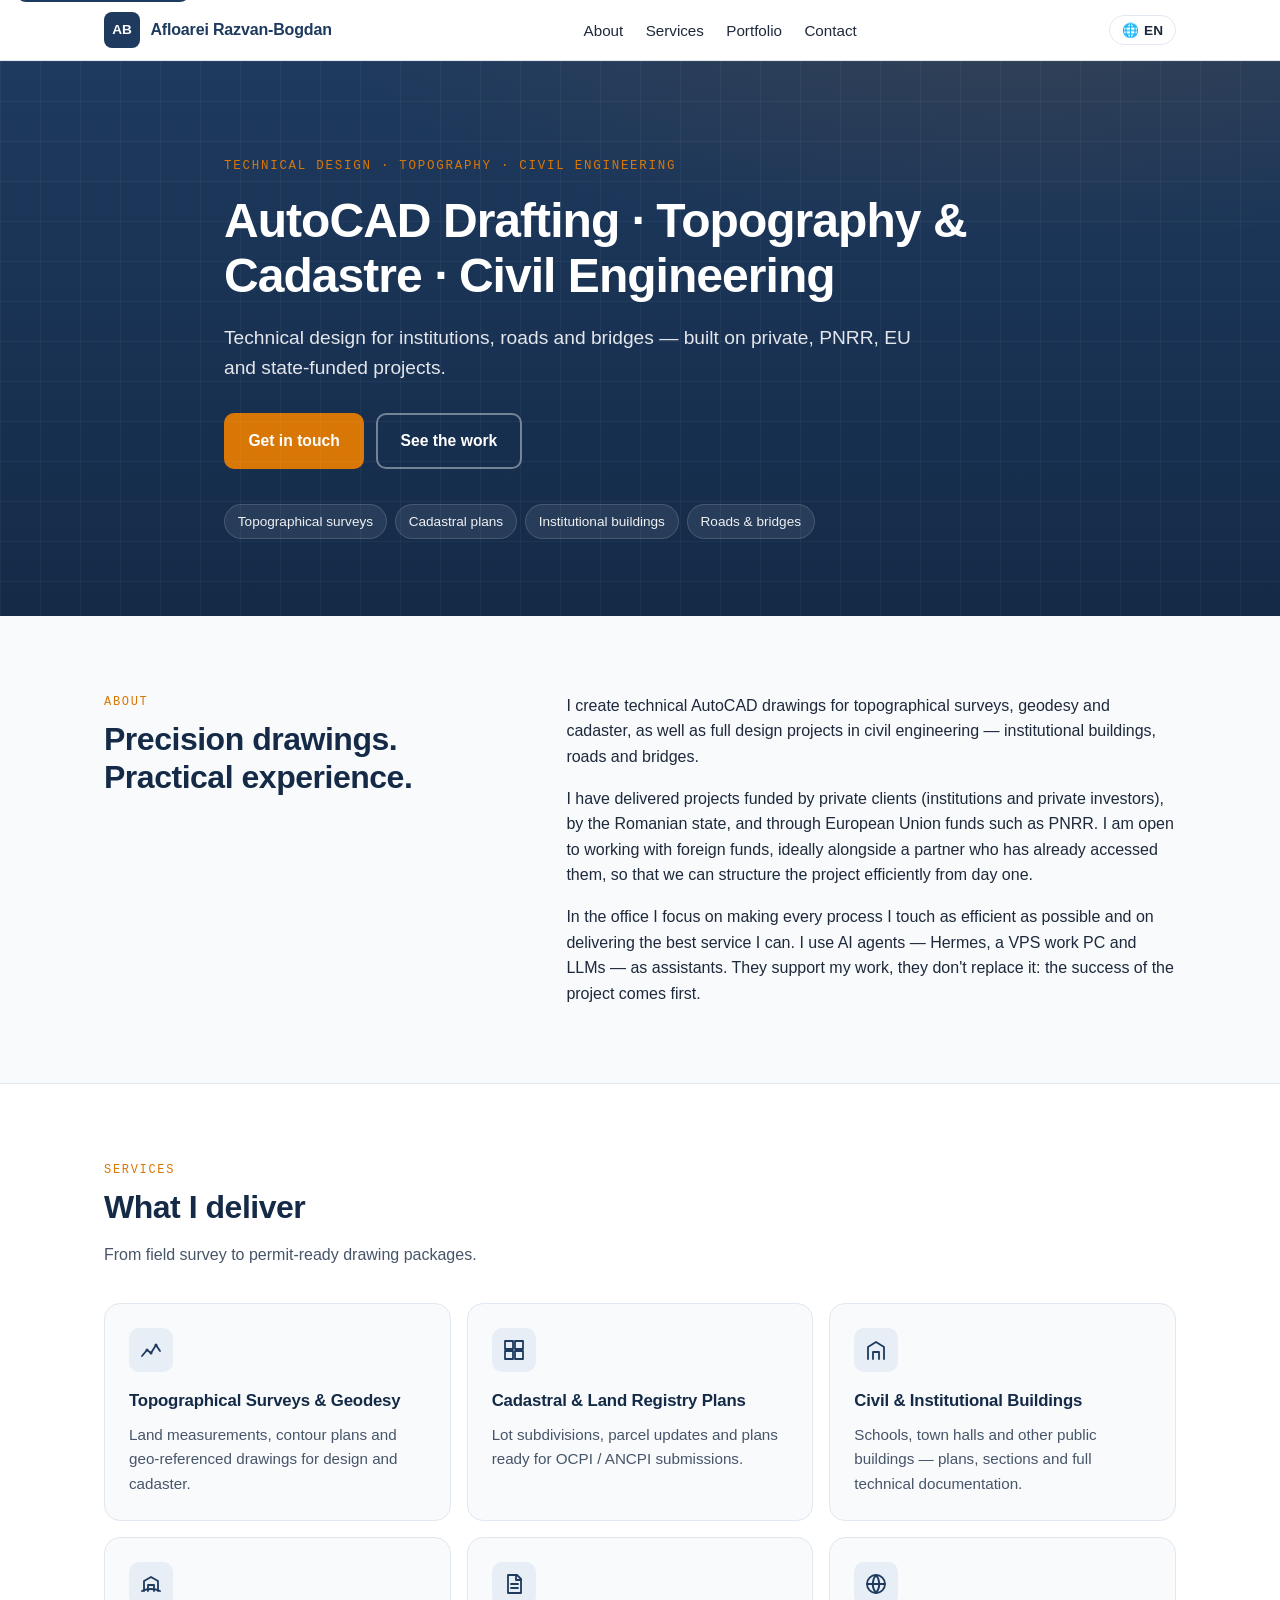
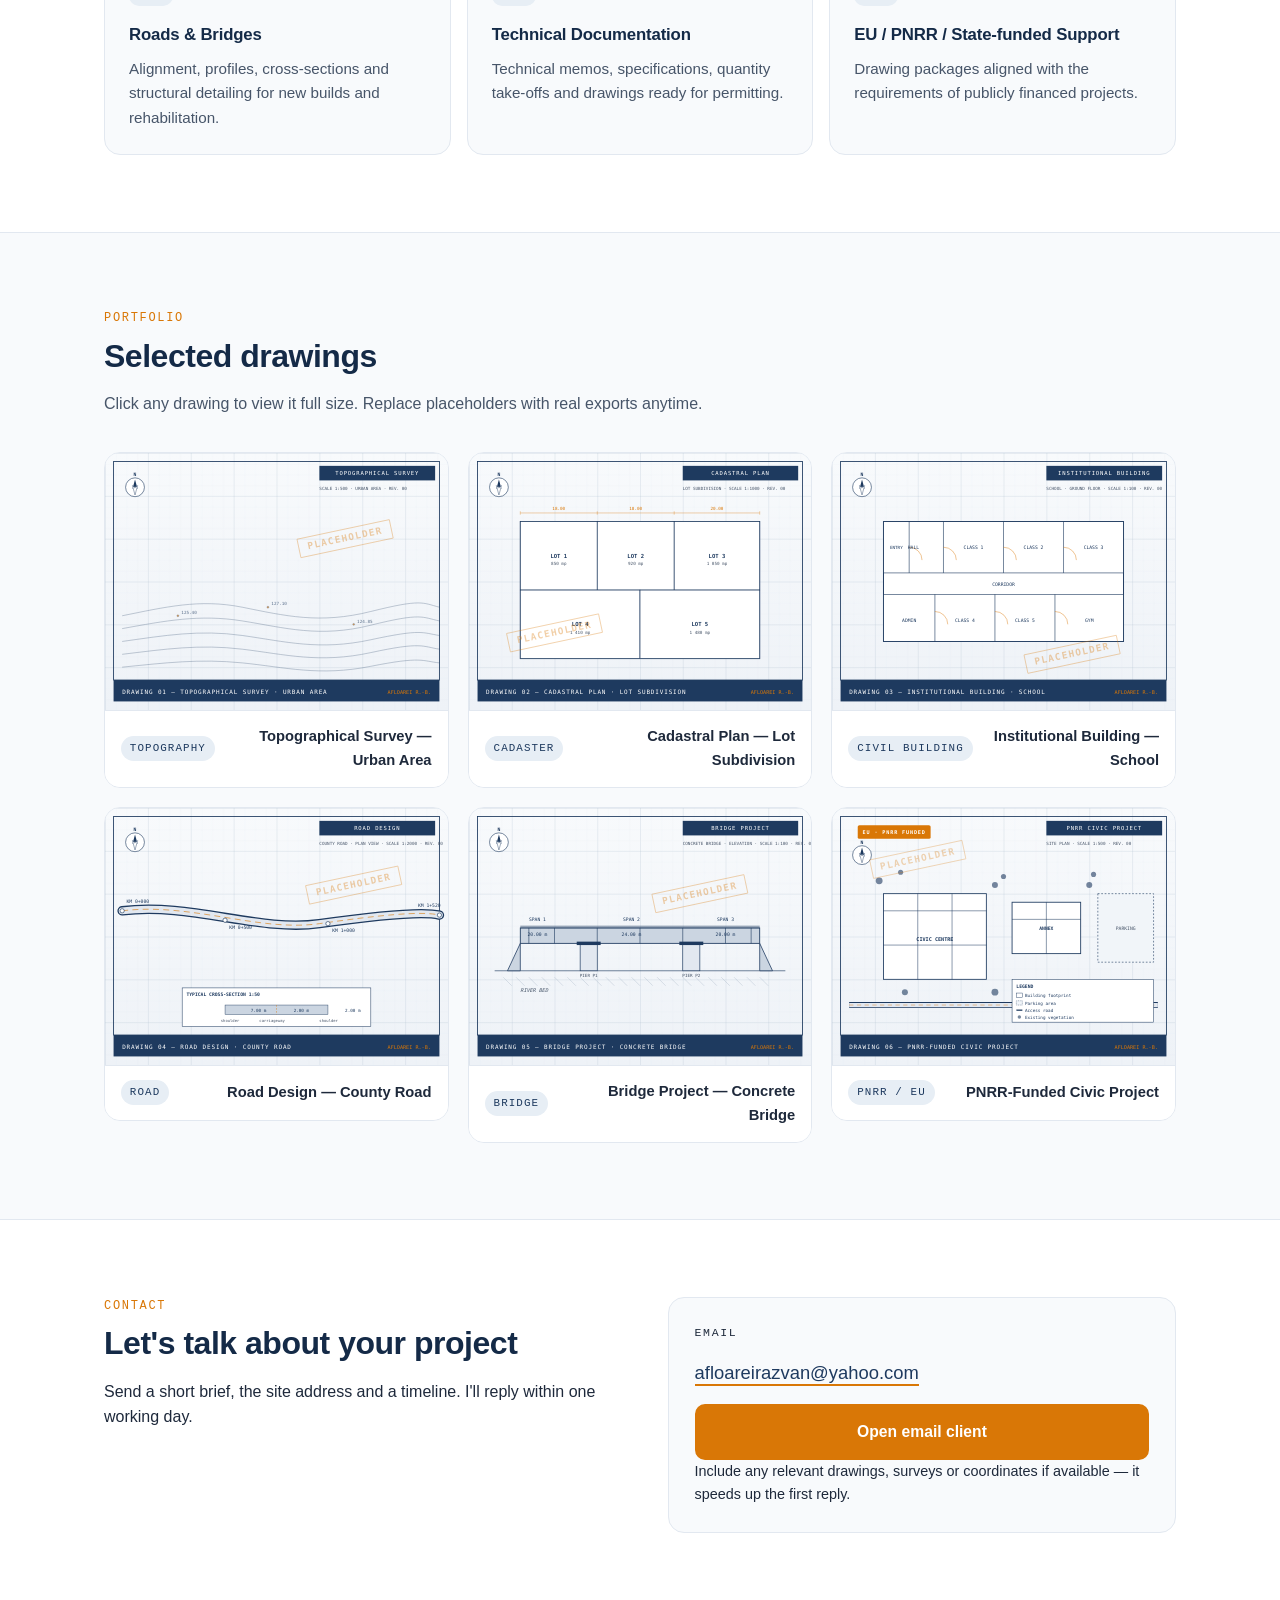
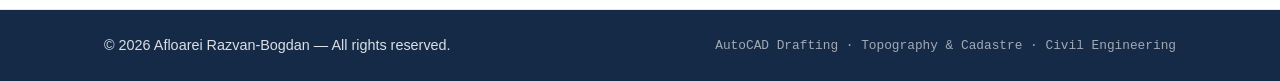
==== index.html @ 203a7726 "Initial portfolio website - AutoCAD, topography & civil engineering" ====
<!doctype html>
<html lang="en">
<head>
<meta charset="utf-8">
<meta name="viewport" content="width=device-width, initial-scale=1">
<meta name="description" content="Portfolio of Afloarei Razvan-Bogdan — AutoCAD drafting, topographical and cadastral surveys, and civil engineering design (institutional buildings, roads, bridges). Experience with private, PNRR, EU and state-funded projects.">
<meta name="theme-color" content="#1e3a5f">
<meta name="author" content="Afloarei Razvan-Bogdan">
<title>Afloarei Razvan-Bogdan — AutoCAD Drafting & Civil Engineering</title>
<link rel="icon" type="image/svg+xml" href="data:image/svg+xml;utf8,<svg xmlns='http://www.w3.org/2000/svg' viewBox='0 0 64 64'><rect width='64' height='64' rx='12' fill='%231e3a5f'/><path d='M16 46V18l16 10 16-10v28' fill='none' stroke='%23d97706' stroke-width='4' stroke-linejoin='round'/></svg>">
<link rel="stylesheet" href="style.css">
</head>
<body>

<a class="skip" href="#main">Skip to main content</a>

<header class="site-header" id="top">
  <div class="container nav-wrap">
    <a href="#top" class="brand" aria-label="Afloarei Razvan-Bogdan — home">
      <span class="brand-mark" aria-hidden="true">AB</span>
      <span class="brand-name" data-i18n="brand">Afloarei Razvan-Bogdan</span>
    </a>

    <nav class="primary-nav" aria-label="Primary">
      <ul>
        <li><a href="#about" data-i18n="nav.about">About</a></li>
        <li><a href="#services" data-i18n="nav.services">Services</a></li>
        <li><a href="#portfolio" data-i18n="nav.portfolio">Portfolio</a></li>
        <li><a href="#contact" data-i18n="nav.contact">Contact</a></li>
      </ul>
    </nav>

    <div class="nav-actions">
      <button id="lang-toggle" class="lang-toggle" type="button" aria-label="Switch language to Romanian" data-lang-label="RO">
        <span aria-hidden="true">🌐</span> <span class="lang-current">EN</span>
      </button>
      <button id="menu-toggle" class="menu-toggle" type="button" aria-label="Open menu" aria-expanded="false" aria-controls="primary-nav">
        <span></span><span></span><span></span>
      </button>
    </div>
  </div>
</header>

<main id="main">

  <!-- HERO -->
  <section class="hero" aria-labelledby="hero-title">
    <div class="container hero-inner">
      <p class="eyebrow" data-i18n="hero.eyebrow">Technical Design · Topography · Civil Engineering</p>
      <h1 id="hero-title" data-i18n="hero.title">AutoCAD Drafting · Topography &amp; Cadastre · Civil Engineering</h1>
      <p class="lede" data-i18n="hero.lede">Technical design for institutions, roads and bridges — built on private, PNRR, EU and state-funded projects.</p>
      <div class="hero-cta">
        <a class="btn btn-primary" href="#contact" data-i18n="hero.cta">Get in touch</a>
        <a class="btn btn-ghost" href="#portfolio" data-i18n="hero.cta2">See the work</a>
      </div>
      <ul class="hero-meta" aria-label="Project types">
        <li data-i18n="hero.meta1">Topographical surveys</li>
        <li data-i18n="hero.meta2">Cadastral plans</li>
        <li data-i18n="hero.meta3">Institutional buildings</li>
        <li data-i18n="hero.meta4">Roads &amp; bridges</li>
      </ul>
    </div>
  </section>

  <!-- ABOUT -->
  <section id="about" class="section" aria-labelledby="about-title">
    <div class="container two-col">
      <div class="col-left">
        <p class="section-eyebrow" data-i18n="about.eyebrow">About</p>
        <h2 id="about-title" data-i18n="about.title">Precision drawings. Practical experience.</h2>
      </div>
      <div class="col-right">
        <p data-i18n="about.p1">I create technical AutoCAD drawings for topographical surveys, geodesy and cadaster, as well as full design projects in civil engineering — institutional buildings, roads and bridges.</p>
        <p data-i18n="about.p2">I have delivered projects funded by private clients (institutions and private investors), by the Romanian state, and through European Union funds such as PNRR. I am open to working with foreign funds, ideally alongside a partner who has already accessed them, so that we can structure the project efficiently from day one.</p>
        <p data-i18n="about.p3">In the office I focus on making every process I touch as efficient as possible and on delivering the best service I can. I use AI agents — Hermes, a VPS work PC and LLMs — as assistants. They support my work, they don't replace it: the success of the project comes first.</p>
      </div>
    </div>
  </section>

  <!-- SERVICES -->
  <section id="services" class="section section-alt" aria-labelledby="services-title">
    <div class="container">
      <header class="section-head">
        <p class="section-eyebrow" data-i18n="services.eyebrow">Services</p>
        <h2 id="services-title" data-i18n="services.title">What I deliver</h2>
        <p class="section-sub" data-i18n="services.sub">From field survey to permit-ready drawing packages.</p>
      </header>

      <ul class="cards" role="list">
        <li class="card">
          <div class="card-icon" aria-hidden="true">
            <svg viewBox="0 0 24 24" fill="none" stroke="currentColor" stroke-width="1.8" stroke-linecap="round" stroke-linejoin="round"><path d="M3 18l5-6 4 3 5-8 4 6"/><circle cx="8" cy="12" r="0.6" fill="currentColor"/><circle cx="12" cy="15" r="0.6" fill="currentColor"/><circle cx="17" cy="7" r="0.6" fill="currentColor"/></svg>
          </div>
          <h3 data-i18n="services.s1.title">Topographical Surveys &amp; Geodesy</h3>
          <p data-i18n="services.s1.desc">Land measurements, contour plans and geo-referenced drawings for design and cadaster.</p>
        </li>

        <li class="card">
          <div class="card-icon" aria-hidden="true">
            <svg viewBox="0 0 24 24" fill="none" stroke="currentColor" stroke-width="1.8" stroke-linecap="round" stroke-linejoin="round"><rect x="3" y="3" width="8" height="8"/><rect x="13" y="3" width="8" height="8"/><rect x="3" y="13" width="8" height="8"/><rect x="13" y="13" width="8" height="8"/></svg>
          </div>
          <h3 data-i18n="services.s2.title">Cadastral &amp; Land Registry Plans</h3>
          <p data-i18n="services.s2.desc">Lot subdivisions, parcel updates and plans ready for OCPI / ANCPI submissions.</p>
        </li>

        <li class="card">
          <div class="card-icon" aria-hidden="true">
            <svg viewBox="0 0 24 24" fill="none" stroke="currentColor" stroke-width="1.8" stroke-linecap="round" stroke-linejoin="round"><path d="M4 21V9l8-5 8 5v12"/><path d="M9 21v-7h6v7"/></svg>
          </div>
          <h3 data-i18n="services.s3.title">Civil &amp; Institutional Buildings</h3>
          <p data-i18n="services.s3.desc">Schools, town halls and other public buildings — plans, sections and full technical documentation.</p>
        </li>

        <li class="card">
          <div class="card-icon" aria-hidden="true">
            <svg viewBox="0 0 24 24" fill="none" stroke="currentColor" stroke-width="1.8" stroke-linecap="round" stroke-linejoin="round"><path d="M3 19c4-2 6-2 9-2s5 0 9 2"/><path d="M5 19V9l7-4 7 4v10"/><path d="M9 19v-6h6v6"/></svg>
          </div>
          <h3 data-i18n="services.s4.title">Roads &amp; Bridges</h3>
          <p data-i18n="services.s4.desc">Alignment, profiles, cross-sections and structural detailing for new builds and rehabilitation.</p>
        </li>

        <li class="card">
          <div class="card-icon" aria-hidden="true">
            <svg viewBox="0 0 24 24" fill="none" stroke="currentColor" stroke-width="1.8" stroke-linecap="round" stroke-linejoin="round"><path d="M6 3h9l4 4v14H6z"/><path d="M14 3v5h5"/><path d="M9 12h7M9 16h7"/></svg>
          </div>
          <h3 data-i18n="services.s5.title">Technical Documentation</h3>
          <p data-i18n="services.s5.desc">Technical memos, specifications, quantity take-offs and drawings ready for permitting.</p>
        </li>

        <li class="card">
          <div class="card-icon" aria-hidden="true">
            <svg viewBox="0 0 24 24" fill="none" stroke="currentColor" stroke-width="1.8" stroke-linecap="round" stroke-linejoin="round"><circle cx="12" cy="12" r="9"/><path d="M3 12h18M12 3a14 14 0 0 1 0 18M12 3a14 14 0 0 0 0 18"/></svg>
          </div>
          <h3 data-i18n="services.s6.title">EU / PNRR / State-funded Support</h3>
          <p data-i18n="services.s6.desc">Drawing packages aligned with the requirements of publicly financed projects.</p>
        </li>
      </ul>
    </div>
  </section>

  <!-- PORTFOLIO -->
  <section id="portfolio" class="section" aria-labelledby="portfolio-title">
    <div class="container">
      <header class="section-head">
        <p class="section-eyebrow" data-i18n="portfolio.eyebrow">Portfolio</p>
        <h2 id="portfolio-title" data-i18n="portfolio.title">Selected drawings</h2>
        <p class="section-sub" data-i18n="portfolio.sub">Click any drawing to view it full size. Replace placeholders with real exports anytime.</p>
      </header>

      <ul class="gallery" role="list">
        <li class="gallery-item">
          <a href="images/drawing1.svg" target="_blank" rel="noopener">
            <figure>
              <img src="images/drawing1.svg" alt="Topographical survey — urban area placeholder drawing" loading="lazy" width="800" height="600">
              <figcaption>
                <span class="tag" data-i18n="portfolio.t1.tag">Topography</span>
                <span class="caption" data-i18n="portfolio.t1.caption">Topographical Survey — Urban Area</span>
              </figcaption>
            </figure>
          </a>
        </li>
        <li class="gallery-item">
          <a href="images/drawing2.svg" target="_blank" rel="noopener">
            <figure>
              <img src="images/drawing2.svg" alt="Cadastral plan — lot subdivision placeholder drawing" loading="lazy" width="800" height="600">
              <figcaption>
                <span class="tag" data-i18n="portfolio.t2.tag">Cadaster</span>
                <span class="caption" data-i18n="portfolio.t2.caption">Cadastral Plan — Lot Subdivision</span>
              </figcaption>
            </figure>
          </a>
        </li>
        <li class="gallery-item">
          <a href="images/drawing3.svg" target="_blank" rel="noopener">
            <figure>
              <img src="images/drawing3.svg" alt="Institutional building — school design placeholder drawing" loading="lazy" width="800" height="600">
              <figcaption>
                <span class="tag" data-i18n="portfolio.t3.tag">Civil Building</span>
                <span class="caption" data-i18n="portfolio.t3.caption">Institutional Building — School</span>
              </figcaption>
            </figure>
          </a>
        </li>
        <li class="gallery-item">
          <a href="images/drawing4.svg" target="_blank" rel="noopener">
            <figure>
              <img src="images/drawing4.svg" alt="Road design — county road placeholder drawing" loading="lazy" width="800" height="600">
              <figcaption>
                <span class="tag" data-i18n="portfolio.t4.tag">Road</span>
                <span class="caption" data-i18n="portfolio.t4.caption">Road Design — County Road</span>
              </figcaption>
            </figure>
          </a>
        </li>
        <li class="gallery-item">
          <a href="images/drawing5.svg" target="_blank" rel="noopener">
            <figure>
              <img src="images/drawing5.svg" alt="Bridge project — concrete bridge placeholder drawing" loading="lazy" width="800" height="600">
              <figcaption>
                <span class="tag" data-i18n="portfolio.t5.tag">Bridge</span>
                <span class="caption" data-i18n="portfolio.t5.caption">Bridge Project — Concrete Bridge</span>
              </figcaption>
            </figure>
          </a>
        </li>
        <li class="gallery-item">
          <a href="images/drawing6.svg" target="_blank" rel="noopener">
            <figure>
              <img src="images/drawing6.svg" alt="PNRR-funded civic project placeholder drawing" loading="lazy" width="800" height="600">
              <figcaption>
                <span class="tag" data-i18n="portfolio.t6.tag">PNRR / EU</span>
                <span class="caption" data-i18n="portfolio.t6.caption">PNRR-Funded Civic Project</span>
              </figcaption>
            </figure>
          </a>
        </li>
      </ul>
    </div>
  </section>

  <!-- CONTACT -->
  <section id="contact" class="section section-alt" aria-labelledby="contact-title">
    <div class="container contact-inner">
      <div class="col-left">
        <p class="section-eyebrow" data-i18n="contact.eyebrow">Contact</p>
        <h2 id="contact-title" data-i18n="contact.title">Let's talk about your project</h2>
        <p data-i18n="contact.sub">Send a short brief, the site address and a timeline. I'll reply within one working day.</p>
      </div>
      <div class="col-right">
        <div class="contact-card">
          <p class="contact-label" data-i18n="contact.label">Email</p>
          <p class="contact-email">
            <a href="mailto:afloareirazvan@yahoo.com">afloareirazvan@yahoo.com</a>
          </p>
          <a class="btn btn-primary btn-block" href="mailto:afloareirazvan@yahoo.com" data-i18n="contact.cta">Open email client</a>
          <p class="contact-note" data-i18n="contact.note">Include any relevant drawings, surveys or coordinates if available — it speeds up the first reply.</p>
        </div>
      </div>
    </div>
  </section>

</main>

<footer class="site-footer">
  <div class="container footer-wrap">
    <p data-i18n="footer.copy">© <span id="year"></span> Afloarei Razvan-Bogdan — All rights reserved.</p>
    <p class="footer-meta" data-i18n="footer.meta">AutoCAD Drafting · Topography &amp; Cadastre · Civil Engineering</p>
  </div>
</footer>

<script src="script.js"></script>
</body>
</html>
---- style.css ----
/* =========================================================
   Afloarei Razvan-Bogdan — Portfolio
   Palette: deep slate-blue + warm amber
   Mobile-first, AA contrast, no external dependencies
   ========================================================= */

:root {
  --c-primary: #1e3a5f;
  --c-primary-dark: #142a47;
  --c-primary-soft: #e7eef5;
  --c-accent: #d97706;
  --c-accent-dark: #b45309;
  --c-bg: #f8fafc;
  --c-surface: #ffffff;
  --c-text: #1e293b;
  --c-text-muted: #475569;
  --c-border: #e2e8f0;
  --shadow-sm: 0 1px 2px rgba(15, 23, 42, .06);
  --shadow-md: 0 6px 18px rgba(15, 23, 42, .08);
  --radius: 10px;
  --radius-lg: 16px;
  --max: 1120px;
  --space: clamp(1rem, 2vw, 1.5rem);
  --font-sans: -apple-system, BlinkMacSystemFont, "Segoe UI", Roboto, "Helvetica Neue", Arial, "Noto Sans", sans-serif;
  --font-mono: ui-monospace, SFMono-Regular, "SF Mono", Consolas, "Liberation Mono", Menlo, monospace;
}

* { box-sizing: border-box; }
html { scroll-behavior: smooth; -webkit-text-size-adjust: 100%; }
body {
  margin: 0;
  font-family: var(--font-sans);
  font-size: 16px;
  line-height: 1.6;
  color: var(--c-text);
  background: var(--c-bg);
  -webkit-font-smoothing: antialiased;
  text-rendering: optimizeLegibility;
}

@media (prefers-reduced-motion: reduce) {
  html { scroll-behavior: auto; }
  * { animation-duration: .01ms !important; transition-duration: .01ms !important; }
}

img { max-width: 100%; display: block; }
a { color: var(--c-primary); }
a:focus-visible, button:focus-visible {
  outline: 3px solid var(--c-accent);
  outline-offset: 2px;
  border-radius: 4px;
}

.container {
  width: 100%;
  max-width: var(--max);
  margin: 0 auto;
  padding: 0 var(--space);
}

.skip {
  position: absolute;
  top: -40px;
  left: 1rem;
  background: var(--c-primary);
  color: #fff;
  padding: .5rem .9rem;
  border-radius: var(--radius);
  text-decoration: none;
  z-index: 999;
  transition: top .2s;
}
.skip:focus { top: 1rem; }

/* ---------- Header / Nav ---------- */
.site-header {
  position: sticky;
  top: 0;
  z-index: 50;
  background: rgba(255, 255, 255, .92);
  backdrop-filter: saturate(160%) blur(10px);
  border-bottom: 1px solid var(--c-border);
}
.nav-wrap {
  display: flex;
  align-items: center;
  justify-content: space-between;
  gap: 1rem;
  padding-top: .75rem;
  padding-bottom: .75rem;
}
.brand {
  display: inline-flex;
  align-items: center;
  gap: .65rem;
  text-decoration: none;
  color: var(--c-primary);
  font-weight: 700;
  font-size: 1rem;
  letter-spacing: -.01em;
}
.brand-mark {
  display: inline-grid;
  place-items: center;
  width: 36px; height: 36px;
  background: var(--c-primary);
  color: #fff;
  border-radius: 8px;
  font-size: .85rem;
  font-weight: 700;
}
.brand-name { white-space: nowrap; }

.primary-nav { display: none; }
.primary-nav ul {
  display: flex;
  gap: 1.4rem;
  list-style: none;
  margin: 0; padding: 0;
}
.primary-nav a {
  text-decoration: none;
  color: var(--c-text);
  font-weight: 500;
  font-size: .95rem;
  padding: .35rem 0;
  border-bottom: 2px solid transparent;
  transition: color .15s, border-color .15s;
}
.primary-nav a:hover { color: var(--c-primary); border-bottom-color: var(--c-accent); }

.nav-actions { display: flex; align-items: center; gap: .5rem; }

.lang-toggle {
  background: transparent;
  border: 1px solid var(--c-border);
  color: var(--c-text);
  border-radius: 999px;
  padding: .35rem .75rem;
  font-size: .85rem;
  font-weight: 600;
  cursor: pointer;
  display: inline-flex;
  align-items: center;
  gap: .35rem;
  font-family: inherit;
}
.lang-toggle:hover { border-color: var(--c-primary); color: var(--c-primary); }

.menu-toggle {
  background: transparent;
  border: 1px solid var(--c-border);
  border-radius: 8px;
  width: 40px; height: 40px;
  display: inline-grid;
  place-items: center;
  cursor: pointer;
  padding: 0;
}
.menu-toggle span {
  display: block;
  width: 20px;
  height: 2px;
  background: var(--c-text);
  margin: 3px 0;
  transition: transform .2s, opacity .2s;
}
.menu-toggle[aria-expanded="true"] span:nth-child(1) { transform: translateY(5px) rotate(45deg); }
.menu-toggle[aria-expanded="true"] span:nth-child(2) { opacity: 0; }
.menu-toggle[aria-expanded="true"] span:nth-child(3) { transform: translateY(-5px) rotate(-45deg); }

/* mobile nav panel */
.primary-nav.is-open {
  display: block;
  position: absolute;
  top: 100%;
  left: 0; right: 0;
  background: #fff;
  border-bottom: 1px solid var(--c-border);
  box-shadow: var(--shadow-md);
}
.primary-nav.is-open ul {
  flex-direction: column;
  gap: 0;
  padding: .5rem var(--space) 1rem;
}
.primary-nav.is-open a {
  display: block;
  padding: .85rem 0;
  border-bottom: 1px solid var(--c-border);
}
.primary-nav.is-open a:last-child { border-bottom: none; }

@media (min-width: 820px) {
  .primary-nav { display: block; }
  .menu-toggle { display: none; }
}

/* ---------- Hero ---------- */
.hero {
  position: relative;
  background:
    radial-gradient(1200px 400px at 80% -10%, rgba(217, 119, 6, .12), transparent 60%),
    linear-gradient(180deg, var(--c-primary) 0%, var(--c-primary-dark) 100%);
  color: #fff;
  padding: clamp(3.5rem, 8vw, 6rem) 0 clamp(3rem, 6vw, 5rem);
  overflow: hidden;
}
.hero::after {
  content: "";
  position: absolute; inset: 0;
  background-image:
    linear-gradient(rgba(255,255,255,.04) 1px, transparent 1px),
    linear-gradient(90deg, rgba(255,255,255,.04) 1px, transparent 1px);
  background-size: 40px 40px;
  pointer-events: none;
}
.hero-inner { position: relative; max-width: 880px; }
.eyebrow {
  font-family: var(--font-mono);
  text-transform: uppercase;
  letter-spacing: .14em;
  font-size: .78rem;
  color: var(--c-accent);
  margin: 0 0 1rem;
}
.hero h1 {
  font-size: clamp(1.85rem, 4.5vw, 3rem);
  line-height: 1.15;
  margin: 0 0 1.2rem;
  letter-spacing: -.02em;
  font-weight: 700;
}
.lede {
  font-size: clamp(1.05rem, 1.8vw, 1.2rem);
  color: rgba(255, 255, 255, .88);
  max-width: 720px;
  margin: 0 0 1.8rem;
}
.hero-cta { display: flex; flex-wrap: wrap; gap: .75rem; margin-bottom: 2.2rem; }
.hero-meta {
  list-style: none;
  margin: 0; padding: 0;
  display: flex;
  flex-wrap: wrap;
  gap: .5rem;
}
.hero-meta li {
  background: rgba(255, 255, 255, .08);
  border: 1px solid rgba(255, 255, 255, .14);
  color: rgba(255, 255, 255, .92);
  padding: .35rem .8rem;
  border-radius: 999px;
  font-size: .85rem;
}

/* ---------- Buttons ---------- */
.btn {
  display: inline-flex;
  align-items: center;
  justify-content: center;
  gap: .5rem;
  padding: .85rem 1.4rem;
  border-radius: 10px;
  text-decoration: none;
  font-weight: 600;
  font-size: .98rem;
  border: 2px solid transparent;
  transition: transform .12s ease, background-color .15s, color .15s, border-color .15s;
  cursor: pointer;
  font-family: inherit;
}
.btn:active { transform: translateY(1px); }
.btn-primary {
  background: var(--c-accent);
  color: #fff;
  border-color: var(--c-accent);
}
.btn-primary:hover { background: var(--c-accent-dark); border-color: var(--c-accent-dark); }
.btn-ghost {
  background: transparent;
  color: #fff;
  border-color: rgba(255, 255, 255, .4);
}
.btn-ghost:hover { background: rgba(255, 255, 255, .1); border-color: #fff; }
.btn-block { width: 100%; }

/* In light sections, ghost button needs dark text */
.section-alt .btn-ghost {
  color: var(--c-primary);
  border-color: var(--c-primary);
}
.section-alt .btn-ghost:hover { background: var(--c-primary); color: #fff; }

/* ---------- Sections ---------- */
.section { padding: clamp(3rem, 6vw, 5rem) 0; }
.section-alt { background: var(--c-surface); border-top: 1px solid var(--c-border); border-bottom: 1px solid var(--c-border); }

.section-head { max-width: 720px; margin: 0 0 2.2rem; }
.section-eyebrow {
  font-family: var(--font-mono);
  text-transform: uppercase;
  letter-spacing: .14em;
  font-size: .75rem;
  color: var(--c-accent);
  margin: 0 0 .5rem;
}
.section-head h2, .col-left h2 {
  font-size: clamp(1.5rem, 3vw, 2rem);
  line-height: 1.2;
  margin: 0 0 1rem;
  color: var(--c-primary-dark);
  letter-spacing: -.015em;
}
.section-sub { color: var(--c-text-muted); margin: 0; }

.two-col {
  display: grid;
  grid-template-columns: 1fr;
  gap: 2rem;
}
@media (min-width: 880px) {
  .two-col { grid-template-columns: 1fr 1.5fr; gap: 3.5rem; }
}
.col-right p { margin: 0 0 1rem; color: var(--c-text); }
.col-right p:last-child { margin-bottom: 0; }

/* ---------- Service cards ---------- */
.cards {
  list-style: none;
  margin: 0; padding: 0;
  display: grid;
  grid-template-columns: 1fr;
  gap: 1rem;
}
@media (min-width: 640px) { .cards { grid-template-columns: repeat(2, 1fr); } }
@media (min-width: 1024px) { .cards { grid-template-columns: repeat(3, 1fr); } }

.card {
  background: var(--c-bg);
  border: 1px solid var(--c-border);
  border-radius: var(--radius-lg);
  padding: 1.5rem;
  transition: transform .18s ease, box-shadow .18s ease, border-color .18s;
}
.card:hover {
  transform: translateY(-2px);
  box-shadow: var(--shadow-md);
  border-color: var(--c-primary);
}
.card-icon {
  width: 44px; height: 44px;
  display: inline-grid;
  place-items: center;
  background: var(--c-primary-soft);
  color: var(--c-primary);
  border-radius: 10px;
  margin-bottom: 1rem;
}
.card-icon svg { width: 24px; height: 24px; }
.card h3 {
  font-size: 1.05rem;
  margin: 0 0 .5rem;
  color: var(--c-primary-dark);
  letter-spacing: -.01em;
}
.card p { margin: 0; color: var(--c-text-muted); font-size: .95rem; }

/* ---------- Gallery ---------- */
.gallery {
  list-style: none;
  margin: 0; padding: 0;
  display: grid;
  grid-template-columns: 1fr;
  gap: 1.2rem;
}
@media (min-width: 640px) { .gallery { grid-template-columns: repeat(2, 1fr); } }
@media (min-width: 1024px) { .gallery { grid-template-columns: repeat(3, 1fr); } }

.gallery-item a {
  display: block;
  text-decoration: none;
  color: inherit;
  background: var(--c-surface);
  border: 1px solid var(--c-border);
  border-radius: var(--radius-lg);
  overflow: hidden;
  transition: transform .18s, box-shadow .18s, border-color .18s;
}
.gallery-item a:hover {
  transform: translateY(-2px);
  box-shadow: var(--shadow-md);
  border-color: var(--c-primary);
}
.gallery-item figure { margin: 0; }
.gallery-item img {
  width: 100%;
  height: auto;
  aspect-ratio: 4 / 3;
  object-fit: cover;
  background: var(--c-primary-soft);
}
.gallery-item figcaption {
  display: flex;
  align-items: center;
  justify-content: space-between;
  gap: .75rem;
  padding: .9rem 1rem;
  border-top: 1px solid var(--c-border);
  background: var(--c-surface);
}
.tag {
  font-family: var(--font-mono);
  text-transform: uppercase;
  font-size: .68rem;
  letter-spacing: .1em;
  background: var(--c-primary-soft);
  color: var(--c-primary);
  padding: .25rem .55rem;
  border-radius: 999px;
  white-space: nowrap;
}
.caption {
  font-size: .92rem;
  font-weight: 600;
  color: var(--c-text);
  text-align: right;
  flex: 1;
}

/* ---------- Contact ---------- */
.contact-inner { display: grid; grid-template-columns: 1fr; gap: 2rem; }
@media (min-width: 880px) { .contact-inner { grid-template-columns: 1fr 1fr; gap: 3.5rem; } }

.contact-card {
  background: var(--c-bg);
  border: 1px solid var(--c-border);
  border-radius: var(--radius-lg);
  padding: 1.6rem;
}
.contact-label {
  font-family: var(--font-mono);
  text-transform: uppercase;
  font-size: .72rem;
  letter-spacing: .14em;
  color: var(--c-text-muted);
  margin: 0 0 .35rem;
}
.contact-email {
  font-size: 1.15rem;
  margin: 0 0 1.2rem;
  word-break: break-all;
}
.contact-email a {
  color: var(--c-primary);
  text-decoration: none;
  border-bottom: 2px solid var(--c-accent);
  padding-bottom: 1px;
}
.contact-email a:hover { color: var(--c-accent-dark); }
.contact-note { margin: 1rem 0 0; color: var(--c-text-muted); font-size: .9rem; }

/* ---------- Footer ---------- */
.site-footer {
  background: var(--c-primary-dark);
  color: rgba(255, 255, 255, .85);
  padding: 1.5rem 0;
  font-size: .9rem;
}
.footer-wrap {
  display: flex;
  flex-wrap: wrap;
  align-items: center;
  justify-content: space-between;
  gap: .5rem;
}
.footer-wrap p { margin: 0; }
.footer-meta { color: rgba(255, 255, 255, .6); font-family: var(--font-mono); font-size: .8rem; }

/* ---------- Utility ---------- */
.sr-only {
  position: absolute;
  width: 1px; height: 1px;
  padding: 0; margin: -1px;
  overflow: hidden;
  clip: rect(0, 0, 0, 0);
  white-space: nowrap;
  border: 0;
}
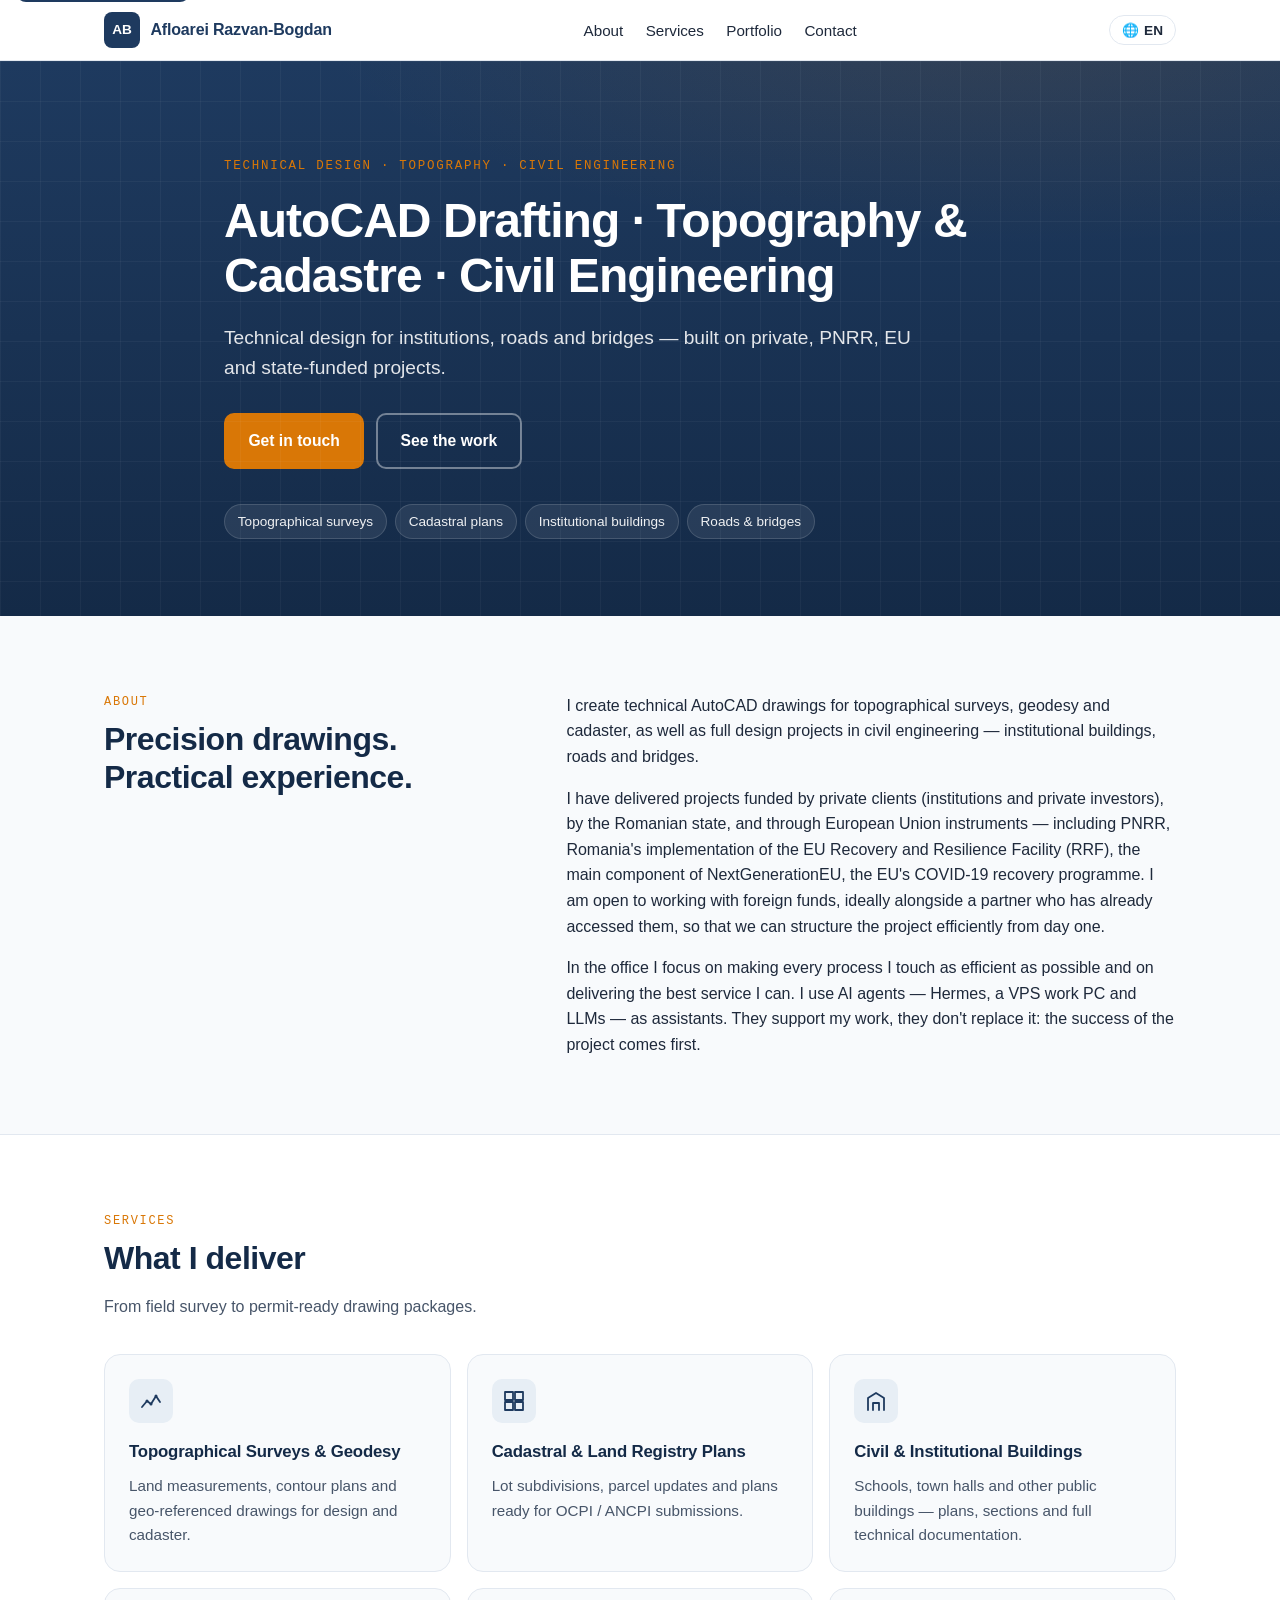
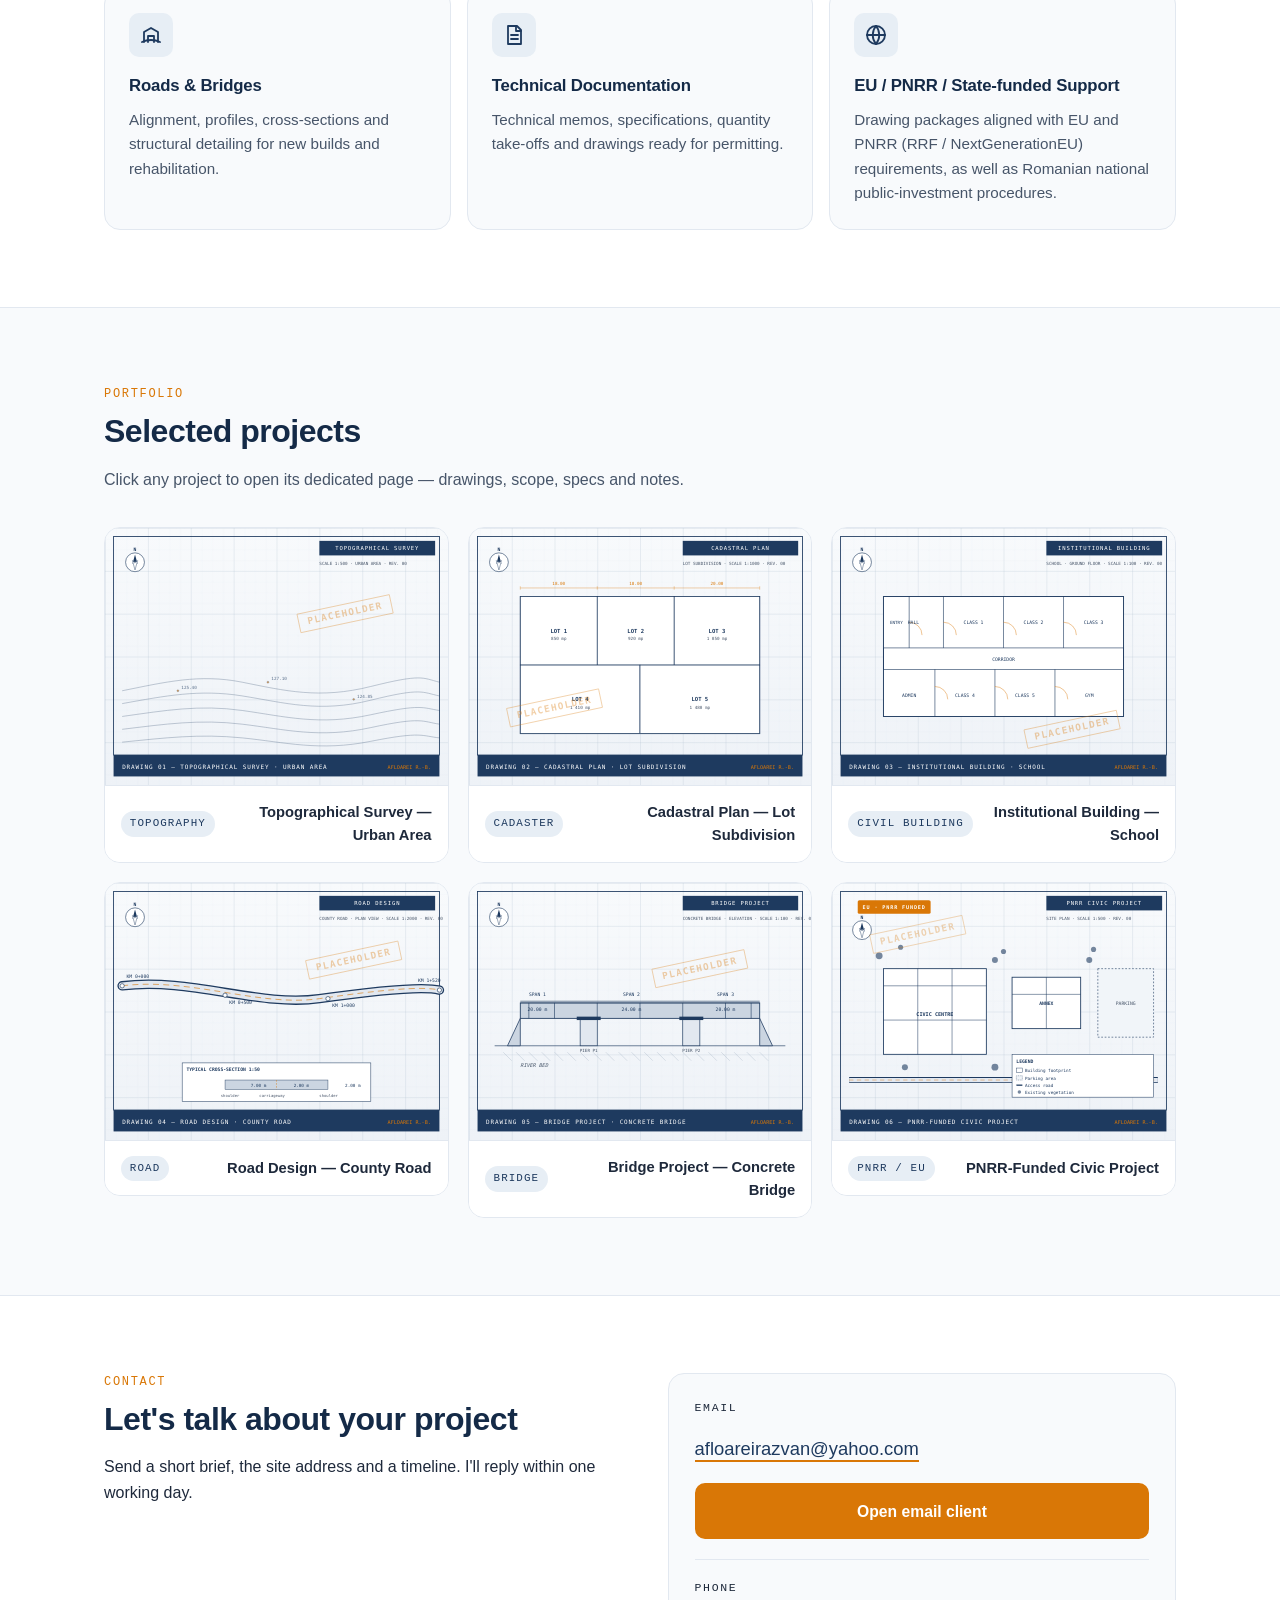
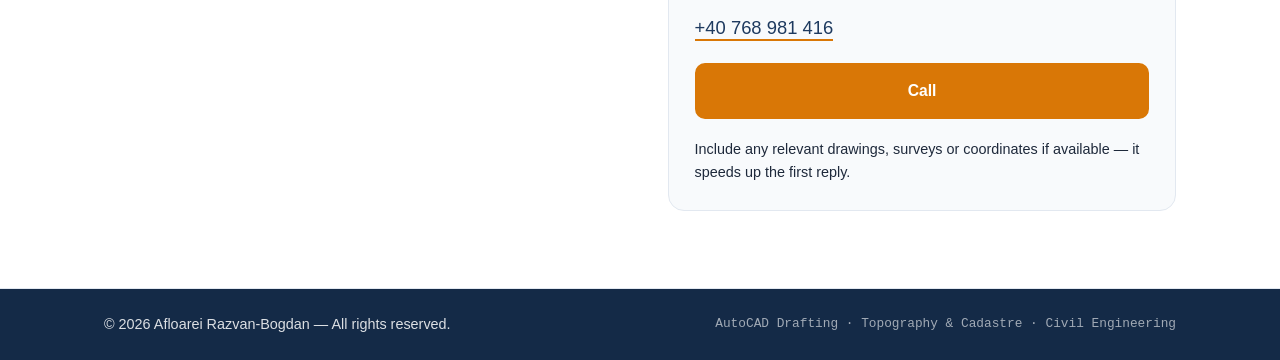
==== commit e8c572a7: "Add phone, PNRR/RRF/NextGenerationEU context, and 6 per-project pages" ====
--- a/index.html
+++ b/index.html
@@ -3,7 +3,7 @@
 <head>
 <meta charset="utf-8">
 <meta name="viewport" content="width=device-width, initial-scale=1">
-<meta name="description" content="Portfolio of Afloarei Razvan-Bogdan — AutoCAD drafting, topographical and cadastral surveys, and civil engineering design (institutional buildings, roads, bridges). Experience with private, PNRR, EU and state-funded projects.">
+<meta name="description" content="Portfolio of Afloarei Razvan-Bogdan — AutoCAD drafting, topographical and cadastral surveys, and civil engineering design (institutional buildings, roads, bridges). Experience with private, PNRR (EU RRF / NextGenerationEU) and state-funded projects.">
 <meta name="theme-color" content="#1e3a5f">
 <meta name="author" content="Afloarei Razvan-Bogdan">
 <title>Afloarei Razvan-Bogdan — AutoCAD Drafting & Civil Engineering</title>
@@ -71,7 +71,7 @@
       </div>
       <div class="col-right">
         <p data-i18n="about.p1">I create technical AutoCAD drawings for topographical surveys, geodesy and cadaster, as well as full design projects in civil engineering — institutional buildings, roads and bridges.</p>
-        <p data-i18n="about.p2">I have delivered projects funded by private clients (institutions and private investors), by the Romanian state, and through European Union funds such as PNRR. I am open to working with foreign funds, ideally alongside a partner who has already accessed them, so that we can structure the project efficiently from day one.</p>
+        <p data-i18n="about.p2">I have delivered projects funded by private clients (institutions and private investors), by the Romanian state, and through European Union instruments — including PNRR, Romania's implementation of the EU Recovery and Resilience Facility (RRF), the main component of NextGenerationEU, the EU's COVID-19 recovery programme. I am open to working with foreign funds, ideally alongside a partner who has already accessed them, so that we can structure the project efficiently from day one.</p>
         <p data-i18n="about.p3">In the office I focus on making every process I touch as efficient as possible and on delivering the best service I can. I use AI agents — Hermes, a VPS work PC and LLMs — as assistants. They support my work, they don't replace it: the success of the project comes first.</p>
       </div>
     </div>
@@ -132,7 +132,7 @@
             <svg viewBox="0 0 24 24" fill="none" stroke="currentColor" stroke-width="1.8" stroke-linecap="round" stroke-linejoin="round"><circle cx="12" cy="12" r="9"/><path d="M3 12h18M12 3a14 14 0 0 1 0 18M12 3a14 14 0 0 0 0 18"/></svg>
           </div>
           <h3 data-i18n="services.s6.title">EU / PNRR / State-funded Support</h3>
-          <p data-i18n="services.s6.desc">Drawing packages aligned with the requirements of publicly financed projects.</p>
+          <p data-i18n="services.s6.desc">Drawing packages aligned with EU and PNRR (RRF / NextGenerationEU) requirements, as well as Romanian national public-investment procedures.</p>
         </li>
       </ul>
     </div>
@@ -144,14 +144,14 @@
       <header class="section-head">
         <p class="section-eyebrow" data-i18n="portfolio.eyebrow">Portfolio</p>
         <h2 id="portfolio-title" data-i18n="portfolio.title">Selected drawings</h2>
-        <p class="section-sub" data-i18n="portfolio.sub">Click any drawing to view it full size. Replace placeholders with real exports anytime.</p>
+        <p class="section-sub" data-i18n="portfolio.sub">Click any project to open its dedicated page — drawings, scope, specs and notes.</p>
       </header>
 
       <ul class="gallery" role="list">
         <li class="gallery-item">
-          <a href="images/drawing1.svg" target="_blank" rel="noopener">
-            <figure>
-              <img src="images/drawing1.svg" alt="Topographical survey — urban area placeholder drawing" loading="lazy" width="800" height="600">
+          <a href="project-1.html">
+            <figure>
+              <img src="images/drawing1.svg" alt="Topographical survey — urban area" loading="lazy" width="800" height="600">
               <figcaption>
                 <span class="tag" data-i18n="portfolio.t1.tag">Topography</span>
                 <span class="caption" data-i18n="portfolio.t1.caption">Topographical Survey — Urban Area</span>
@@ -160,9 +160,9 @@
           </a>
         </li>
         <li class="gallery-item">
-          <a href="images/drawing2.svg" target="_blank" rel="noopener">
-            <figure>
-              <img src="images/drawing2.svg" alt="Cadastral plan — lot subdivision placeholder drawing" loading="lazy" width="800" height="600">
+          <a href="project-2.html">
+            <figure>
+              <img src="images/drawing2.svg" alt="Cadastral plan — lot subdivision" loading="lazy" width="800" height="600">
               <figcaption>
                 <span class="tag" data-i18n="portfolio.t2.tag">Cadaster</span>
                 <span class="caption" data-i18n="portfolio.t2.caption">Cadastral Plan — Lot Subdivision</span>
@@ -171,9 +171,9 @@
           </a>
         </li>
         <li class="gallery-item">
-          <a href="images/drawing3.svg" target="_blank" rel="noopener">
-            <figure>
-              <img src="images/drawing3.svg" alt="Institutional building — school design placeholder drawing" loading="lazy" width="800" height="600">
+          <a href="project-3.html">
+            <figure>
+              <img src="images/drawing3.svg" alt="Institutional building — school design" loading="lazy" width="800" height="600">
               <figcaption>
                 <span class="tag" data-i18n="portfolio.t3.tag">Civil Building</span>
                 <span class="caption" data-i18n="portfolio.t3.caption">Institutional Building — School</span>
@@ -182,9 +182,9 @@
           </a>
         </li>
         <li class="gallery-item">
-          <a href="images/drawing4.svg" target="_blank" rel="noopener">
-            <figure>
-              <img src="images/drawing4.svg" alt="Road design — county road placeholder drawing" loading="lazy" width="800" height="600">
+          <a href="project-4.html">
+            <figure>
+              <img src="images/drawing4.svg" alt="Road design — county road" loading="lazy" width="800" height="600">
               <figcaption>
                 <span class="tag" data-i18n="portfolio.t4.tag">Road</span>
                 <span class="caption" data-i18n="portfolio.t4.caption">Road Design — County Road</span>
@@ -193,9 +193,9 @@
           </a>
         </li>
         <li class="gallery-item">
-          <a href="images/drawing5.svg" target="_blank" rel="noopener">
-            <figure>
-              <img src="images/drawing5.svg" alt="Bridge project — concrete bridge placeholder drawing" loading="lazy" width="800" height="600">
+          <a href="project-5.html">
+            <figure>
+              <img src="images/drawing5.svg" alt="Bridge project — concrete bridge" loading="lazy" width="800" height="600">
               <figcaption>
                 <span class="tag" data-i18n="portfolio.t5.tag">Bridge</span>
                 <span class="caption" data-i18n="portfolio.t5.caption">Bridge Project — Concrete Bridge</span>
@@ -204,9 +204,9 @@
           </a>
         </li>
         <li class="gallery-item">
-          <a href="images/drawing6.svg" target="_blank" rel="noopener">
-            <figure>
-              <img src="images/drawing6.svg" alt="PNRR-funded civic project placeholder drawing" loading="lazy" width="800" height="600">
+          <a href="project-6.html">
+            <figure>
+              <img src="images/drawing6.svg" alt="PNRR-funded civic project" loading="lazy" width="800" height="600">
               <figcaption>
                 <span class="tag" data-i18n="portfolio.t6.tag">PNRR / EU</span>
                 <span class="caption" data-i18n="portfolio.t6.caption">PNRR-Funded Civic Project</span>
@@ -228,11 +228,20 @@
       </div>
       <div class="col-right">
         <div class="contact-card">
-          <p class="contact-label" data-i18n="contact.label">Email</p>
-          <p class="contact-email">
-            <a href="mailto:afloareirazvan@yahoo.com">afloareirazvan@yahoo.com</a>
-          </p>
-          <a class="btn btn-primary btn-block" href="mailto:afloareirazvan@yahoo.com" data-i18n="contact.cta">Open email client</a>
+          <div class="contact-block">
+            <p class="contact-label" data-i18n="contact.label">Email</p>
+            <p class="contact-email">
+              <a href="mailto:afloareirazvan@yahoo.com">afloareirazvan@yahoo.com</a>
+            </p>
+            <a class="btn btn-primary btn-block" href="mailto:afloareirazvan@yahoo.com" data-i18n="contact.cta">Open email client</a>
+          </div>
+          <div class="contact-block">
+            <p class="contact-label" data-i18n="contact.phoneLabel">Phone</p>
+            <p class="contact-email">
+              <a href="tel:+40768981416">+40 768 981 416</a>
+            </p>
+            <a class="btn btn-primary btn-block" href="tel:+40768981416" data-i18n="contact.callCta">Call</a>
+          </div>
           <p class="contact-note" data-i18n="contact.note">Include any relevant drawings, surveys or coordinates if available — it speeds up the first reply.</p>
         </div>
       </div>
--- a/style.css
+++ b/style.css
@@ -460,6 +460,20 @@
 .contact-email a:hover { color: var(--c-accent-dark); }
 .contact-note { margin: 1rem 0 0; color: var(--c-text-muted); font-size: .9rem; }
 
+/* contact-card blocks (email + phone) */
+.contact-card .contact-block {
+  padding-bottom: 1.2rem;
+  margin-bottom: 1.2rem;
+  border-bottom: 1px solid var(--c-border);
+}
+.contact-card .contact-block:last-of-type {
+  padding-bottom: 0;
+  margin-bottom: 1.2rem;
+  border-bottom: none;
+}
+.contact-card .contact-block:last-child { margin-bottom: 0; }
+.contact-card .btn { margin-top: .25rem; }
+
 /* ---------- Footer ---------- */
 .site-footer {
   background: var(--c-primary-dark);
@@ -476,6 +490,198 @@
 }
 .footer-wrap p { margin: 0; }
 .footer-meta { color: rgba(255, 255, 255, .6); font-family: var(--font-mono); font-size: .8rem; }
+
+/* ---------- Project pages ---------- */
+.back-link {
+  display: inline-flex;
+  align-items: center;
+  gap: .35rem;
+  font-family: var(--font-mono);
+  font-size: .85rem;
+  color: var(--c-text-muted);
+  text-decoration: none;
+  padding: .4rem 0;
+  margin-bottom: 1.5rem;
+  border-bottom: 1px solid transparent;
+  transition: color .15s, border-color .15s;
+}
+.back-link:hover { color: var(--c-primary); border-bottom-color: var(--c-accent); }
+
+.project-header {
+  margin-bottom: 1.8rem;
+  padding-bottom: 1.5rem;
+  border-bottom: 1px solid var(--c-border);
+}
+.project-header .eyebrow { color: var(--c-accent); margin-bottom: .75rem; }
+.project-header h1 {
+  font-size: clamp(1.75rem, 4vw, 2.5rem);
+  margin: 0 0 1rem;
+  color: var(--c-primary-dark);
+  letter-spacing: -.02em;
+  line-height: 1.15;
+}
+.project-meta {
+  display: flex;
+  flex-wrap: wrap;
+  gap: 1.2rem;
+  margin: 0;
+  color: var(--c-text-muted);
+  font-size: .95rem;
+}
+.project-meta span { display: inline-flex; align-items: center; gap: .35rem; }
+.project-meta strong { color: var(--c-text); font-weight: 600; }
+
+.project-hero {
+  margin: 0 0 2.5rem;
+  background: var(--c-surface);
+  border: 1px solid var(--c-border);
+  border-radius: var(--radius-lg);
+  overflow: hidden;
+}
+.project-hero a { display: block; }
+.project-hero img {
+  width: 100%;
+  height: auto;
+  aspect-ratio: 4 / 3;
+  object-fit: cover;
+  background: var(--c-primary-soft);
+  display: block;
+}
+.project-hero figcaption {
+  padding: .9rem 1.1rem;
+  font-family: var(--font-mono);
+  font-size: .8rem;
+  color: var(--c-text-muted);
+  border-top: 1px solid var(--c-border);
+  background: var(--c-surface);
+}
+
+.project-body {
+  display: grid;
+  grid-template-columns: 1fr;
+  gap: 2rem;
+  margin-bottom: 3rem;
+}
+@media (min-width: 880px) { .project-body { grid-template-columns: 1.5fr 1fr; gap: 3rem; } }
+
+.project-overview h2,
+.project-specs h2,
+.project-gallery-section h2 {
+  font-size: 1.25rem;
+  margin: 0 0 1rem;
+  color: var(--c-primary-dark);
+  letter-spacing: -.01em;
+}
+.project-overview p { margin: 0 0 1rem; color: var(--c-text); }
+.project-overview p:last-child { margin-bottom: 0; }
+
+.project-specs {
+  background: var(--c-surface);
+  border: 1px solid var(--c-border);
+  border-radius: var(--radius-lg);
+  padding: 1.5rem;
+  height: fit-content;
+}
+.project-specs dl { margin: 0; }
+.project-specs .spec-row {
+  display: grid;
+  grid-template-columns: 1fr 1.5fr;
+  gap: .75rem;
+  padding: .6rem 0;
+  border-bottom: 1px solid var(--c-border);
+  margin: 0;
+}
+.project-specs .spec-row:last-child { border-bottom: none; }
+.project-specs dt {
+  font-family: var(--font-mono);
+  font-size: .72rem;
+  letter-spacing: .1em;
+  text-transform: uppercase;
+  color: var(--c-text-muted);
+  align-self: center;
+}
+.project-specs dd {
+  margin: 0;
+  color: var(--c-text);
+  font-weight: 500;
+  align-self: center;
+}
+
+.project-gallery-section { margin-bottom: 3rem; }
+.project-gallery-section .section-sub {
+  color: var(--c-text-muted);
+  margin: -.5rem 0 1.5rem;
+}
+.project-gallery-section .gallery img { aspect-ratio: 4 / 3; }
+
+.project-nav {
+  display: grid;
+  grid-template-columns: 1fr;
+  gap: .75rem;
+  padding-top: 2rem;
+  border-top: 1px solid var(--c-border);
+  margin-bottom: 2rem;
+}
+@media (min-width: 640px) { .project-nav { grid-template-columns: 1fr 1fr; } }
+.project-nav a {
+  display: flex;
+  flex-direction: column;
+  text-decoration: none;
+  color: var(--c-text);
+  background: var(--c-surface);
+  border: 1px solid var(--c-border);
+  border-radius: var(--radius);
+  padding: 1rem 1.2rem;
+  transition: border-color .15s, transform .15s;
+}
+.project-nav a:hover { border-color: var(--c-primary); transform: translateY(-1px); }
+.project-nav .nav-direction {
+  font-family: var(--font-mono);
+  font-size: .72rem;
+  letter-spacing: .12em;
+  text-transform: uppercase;
+  color: var(--c-text-muted);
+  margin-bottom: .25rem;
+}
+.project-nav .nav-title {
+  font-weight: 600;
+  color: var(--c-primary-dark);
+}
+.project-nav .next { text-align: right; align-items: flex-end; }
+
+.mini-contact {
+  margin: 2.5rem 0 0;
+  padding: 2rem;
+  background: var(--c-surface);
+  border: 1px solid var(--c-border);
+  border-radius: var(--radius-lg);
+  text-align: center;
+}
+.mini-contact h2 {
+  font-size: 1.3rem;
+  margin: 0 0 .75rem;
+  color: var(--c-primary-dark);
+  letter-spacing: -.01em;
+}
+.mini-contact p {
+  margin: 0 auto 1.2rem;
+  max-width: 540px;
+  color: var(--c-text-muted);
+}
+.mini-contact-actions {
+  display: flex;
+  flex-wrap: wrap;
+  justify-content: center;
+  gap: .75rem;
+}
+.mini-contact-actions .btn-ghost {
+  color: var(--c-primary);
+  border-color: var(--c-primary);
+}
+.mini-contact-actions .btn-ghost:hover {
+  background: var(--c-primary);
+  color: #fff;
+}
 
 /* ---------- Utility ---------- */
 .sr-only {
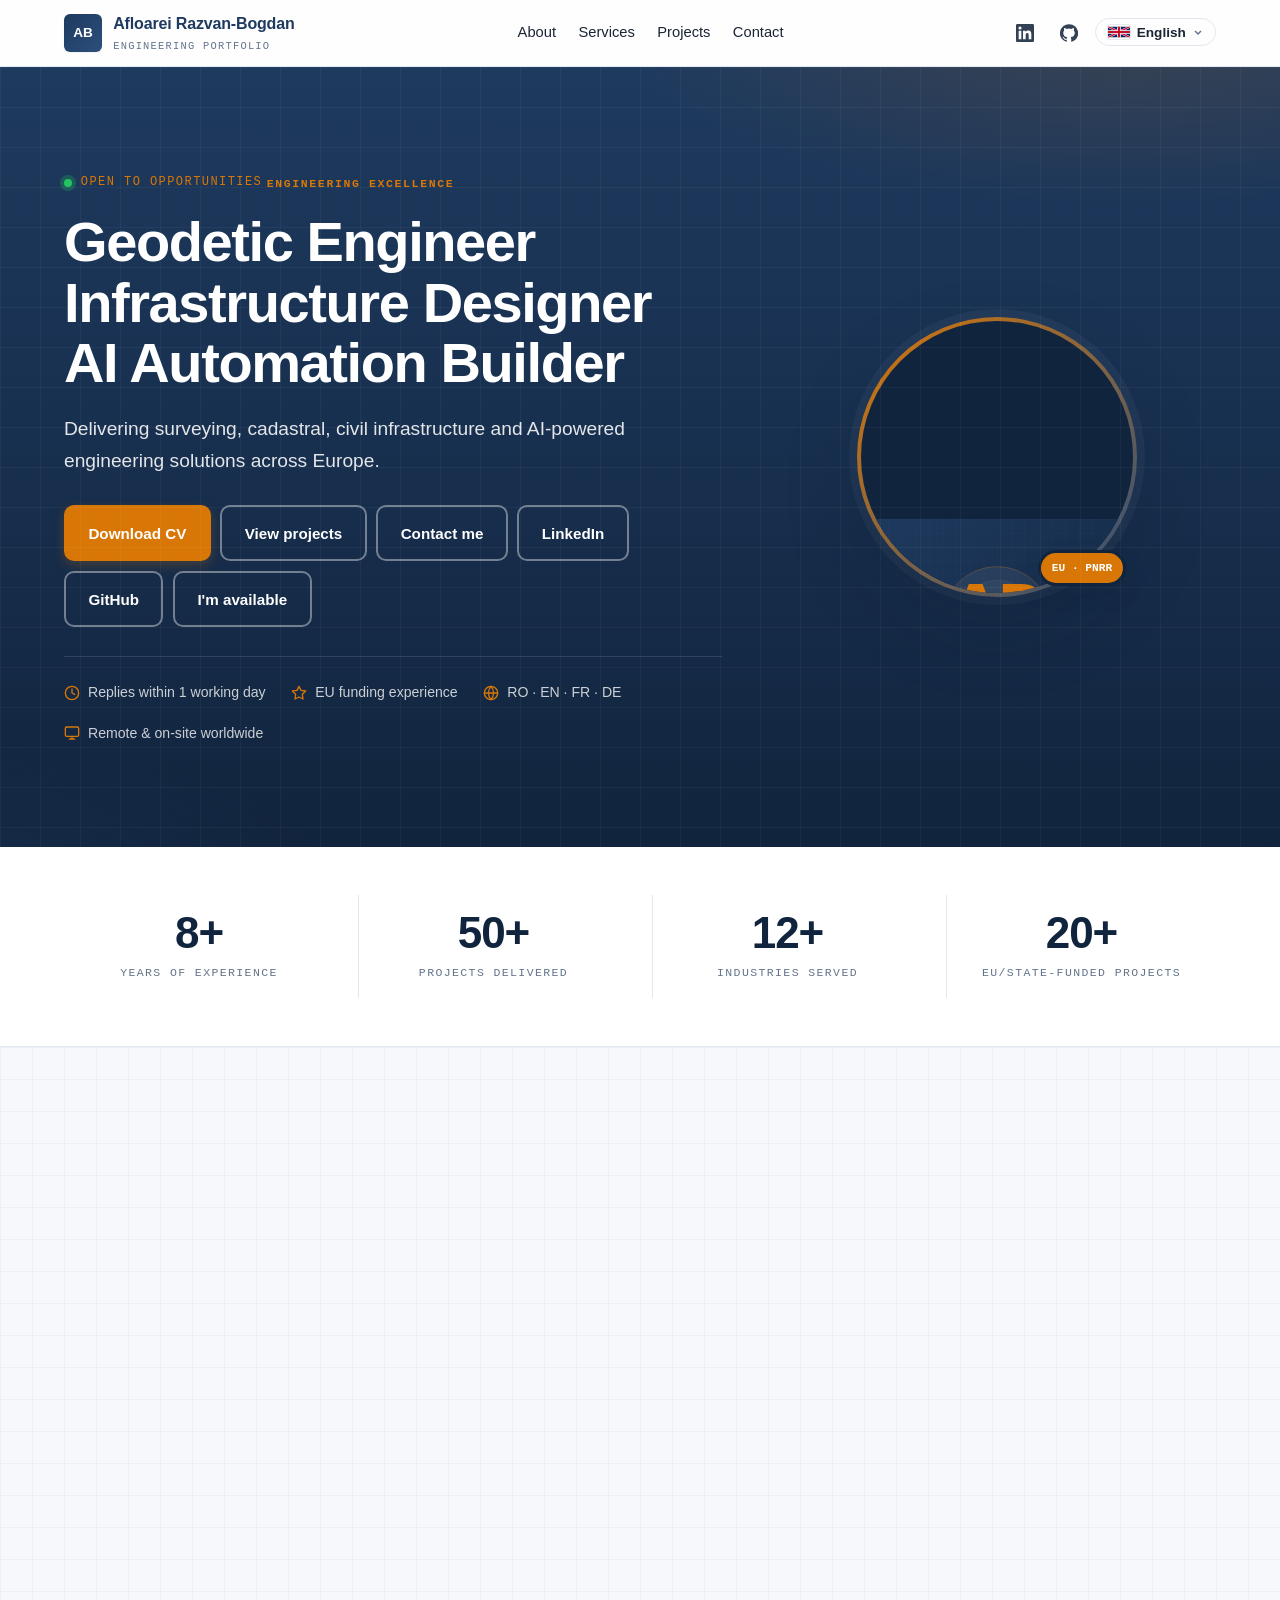
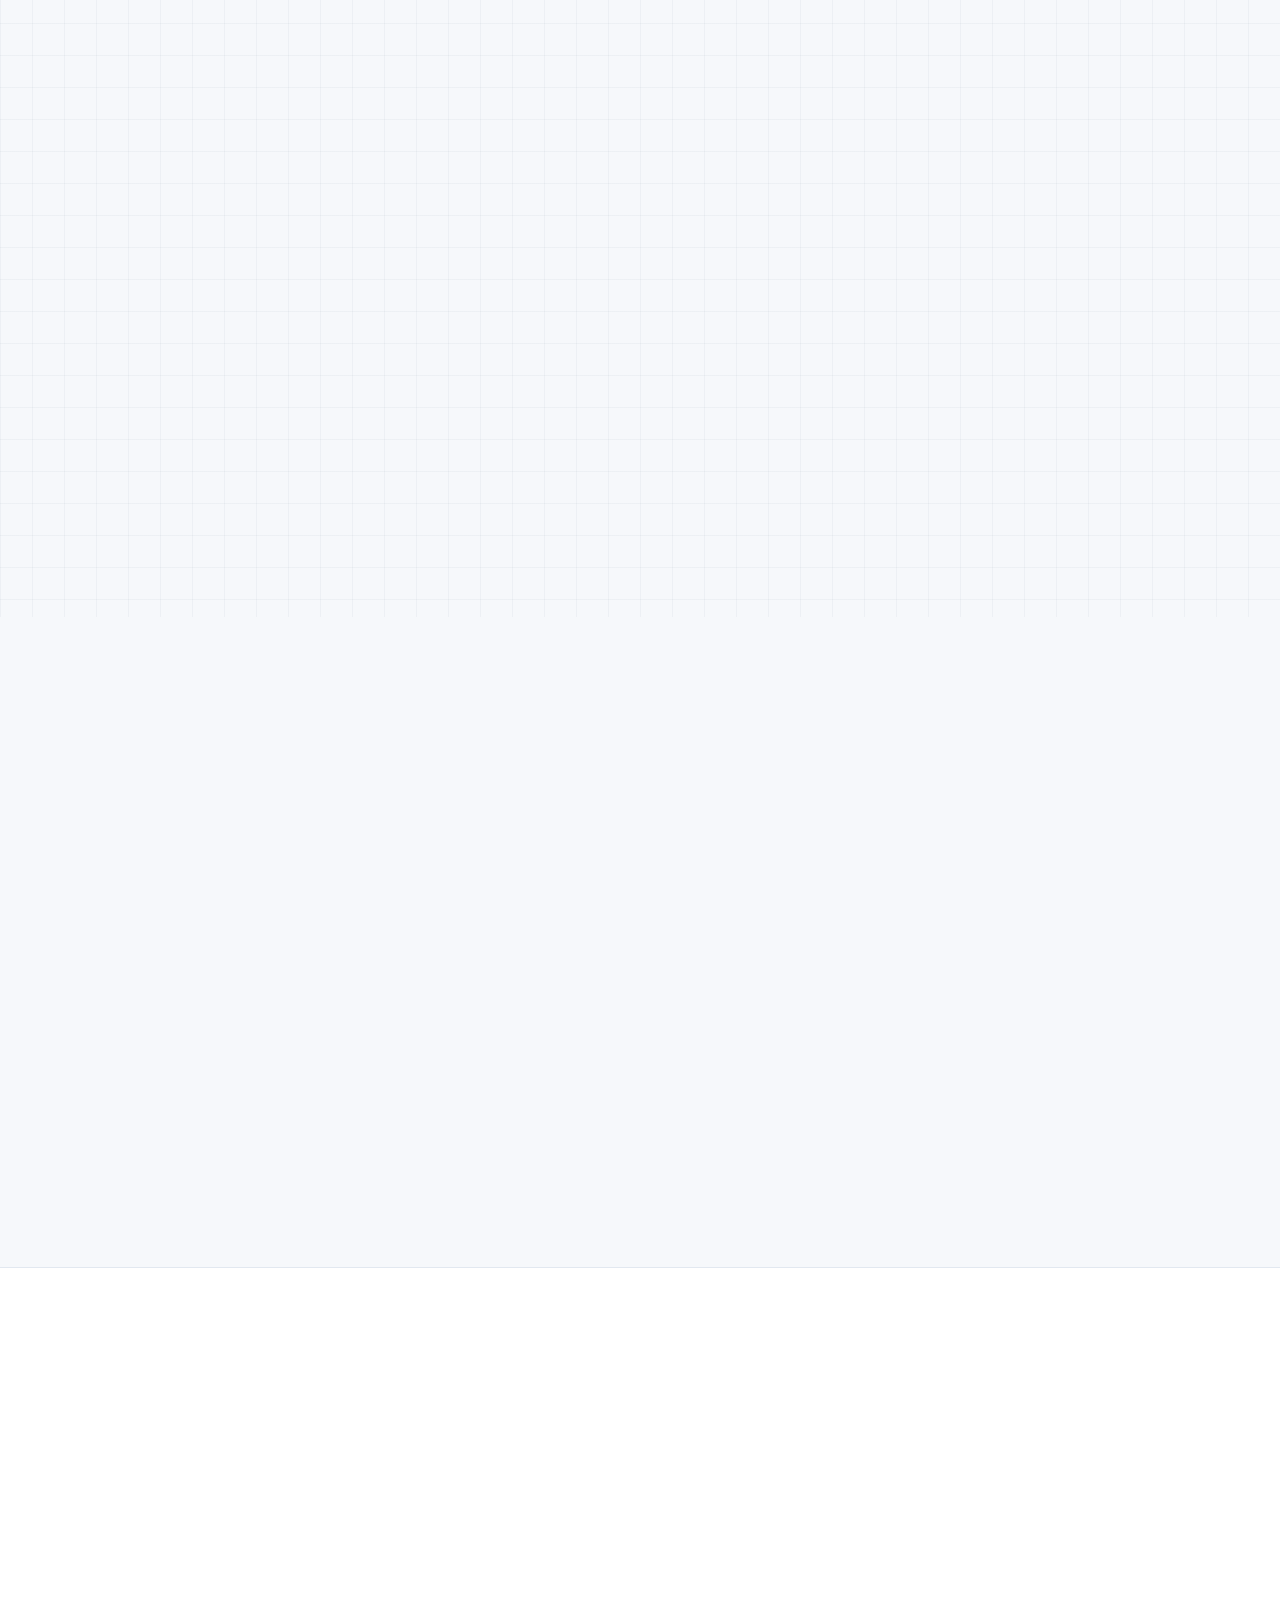
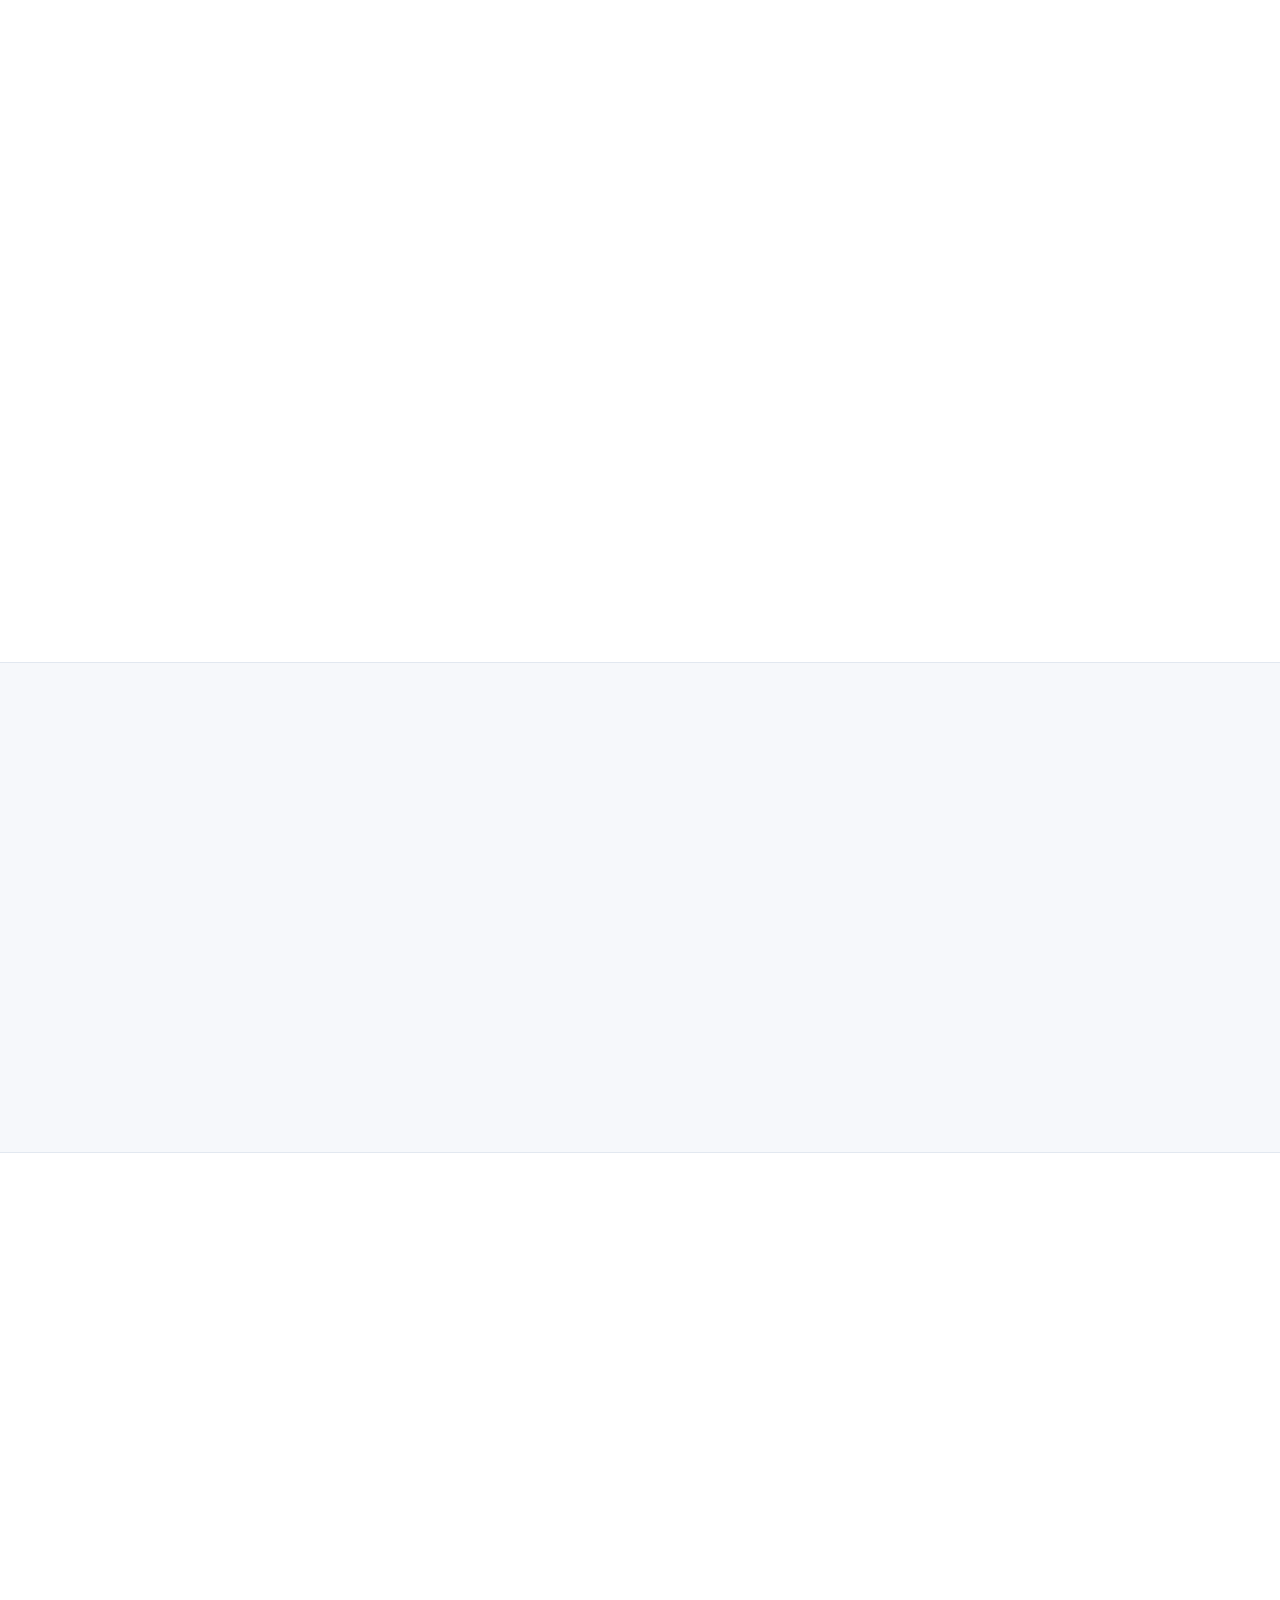
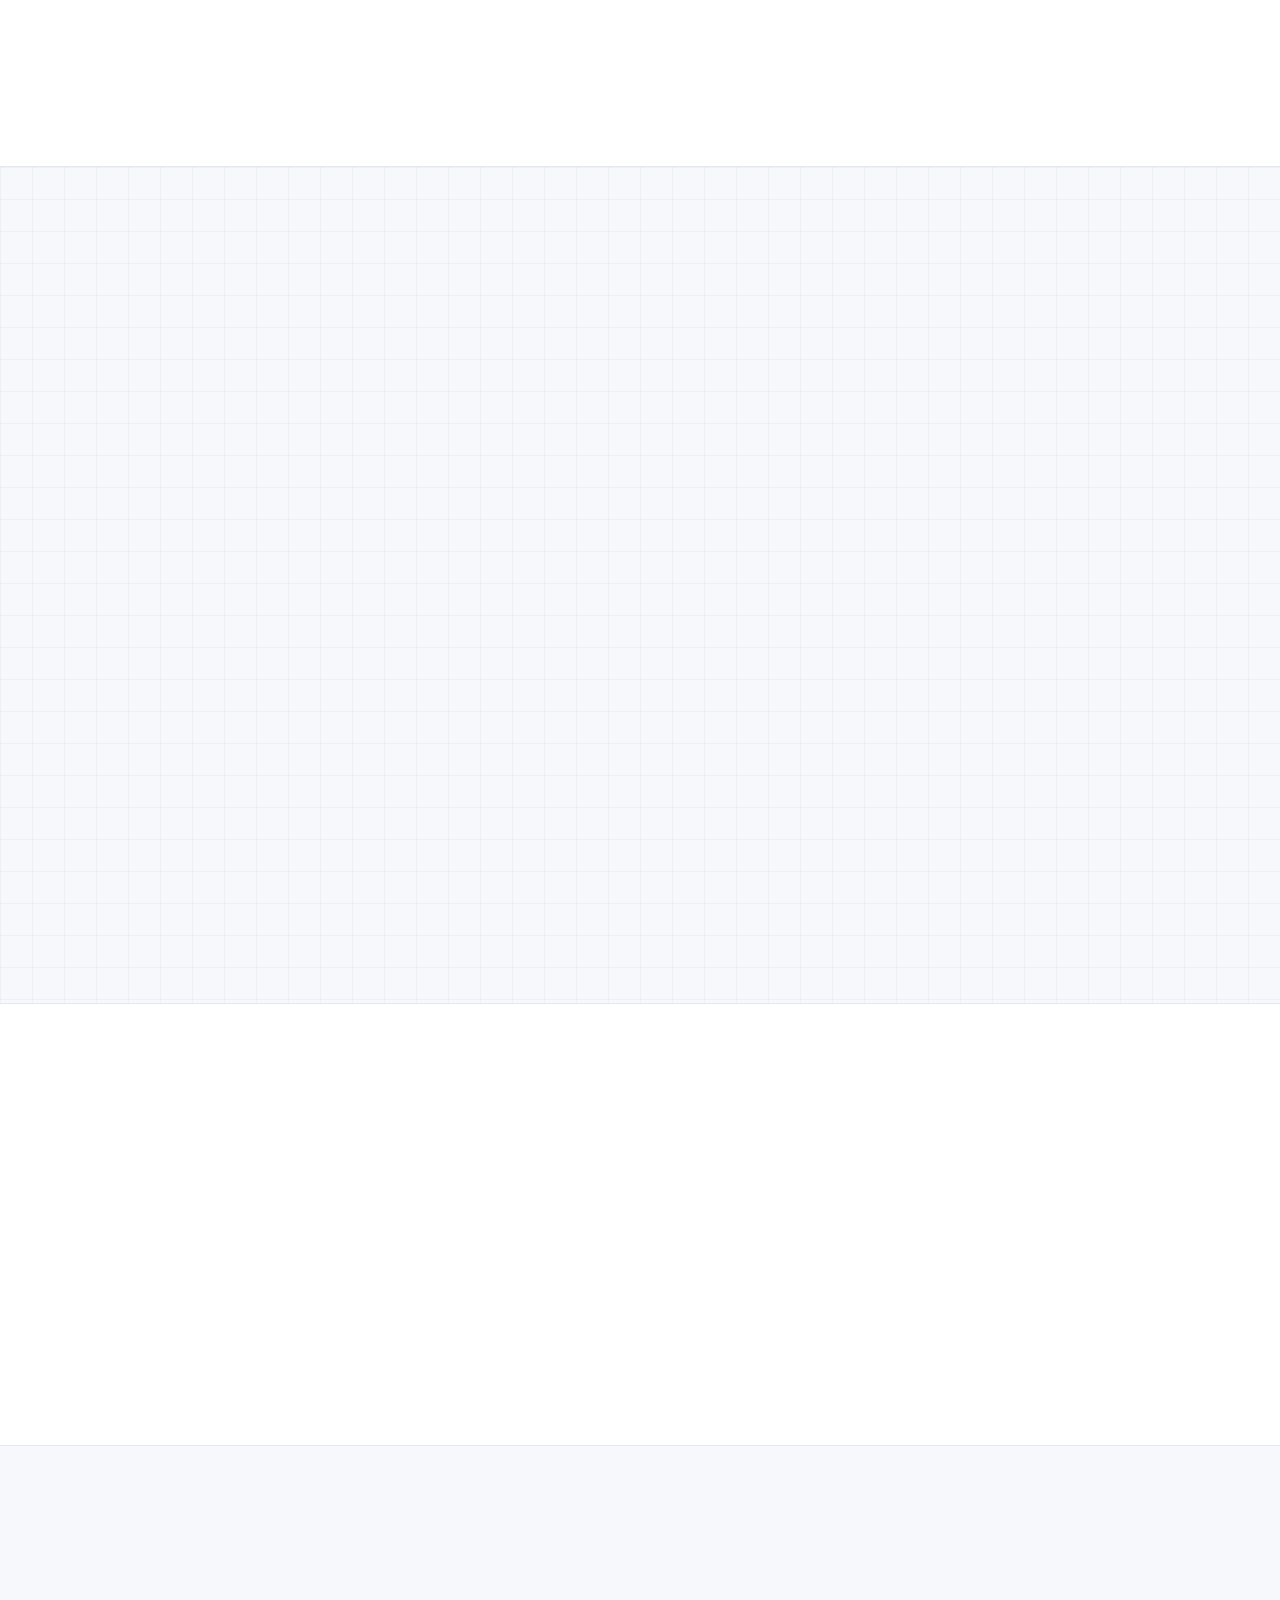
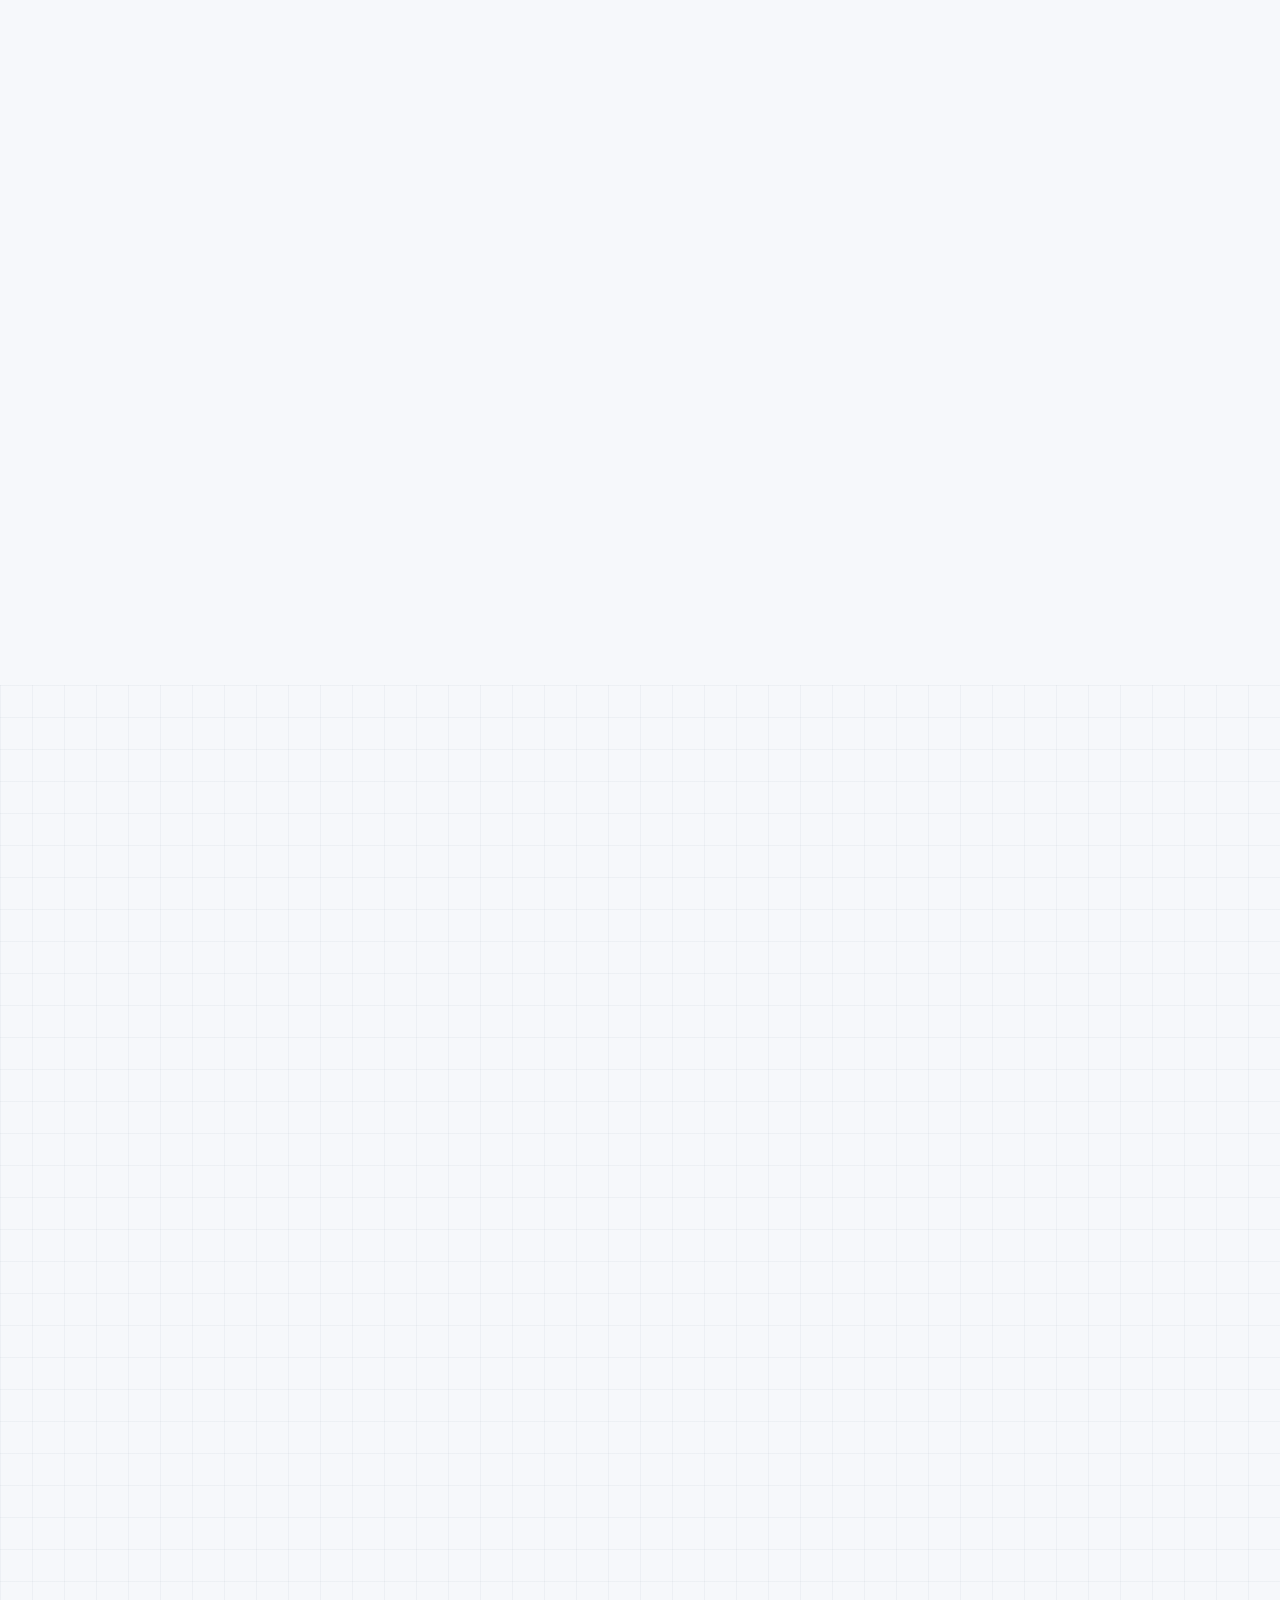
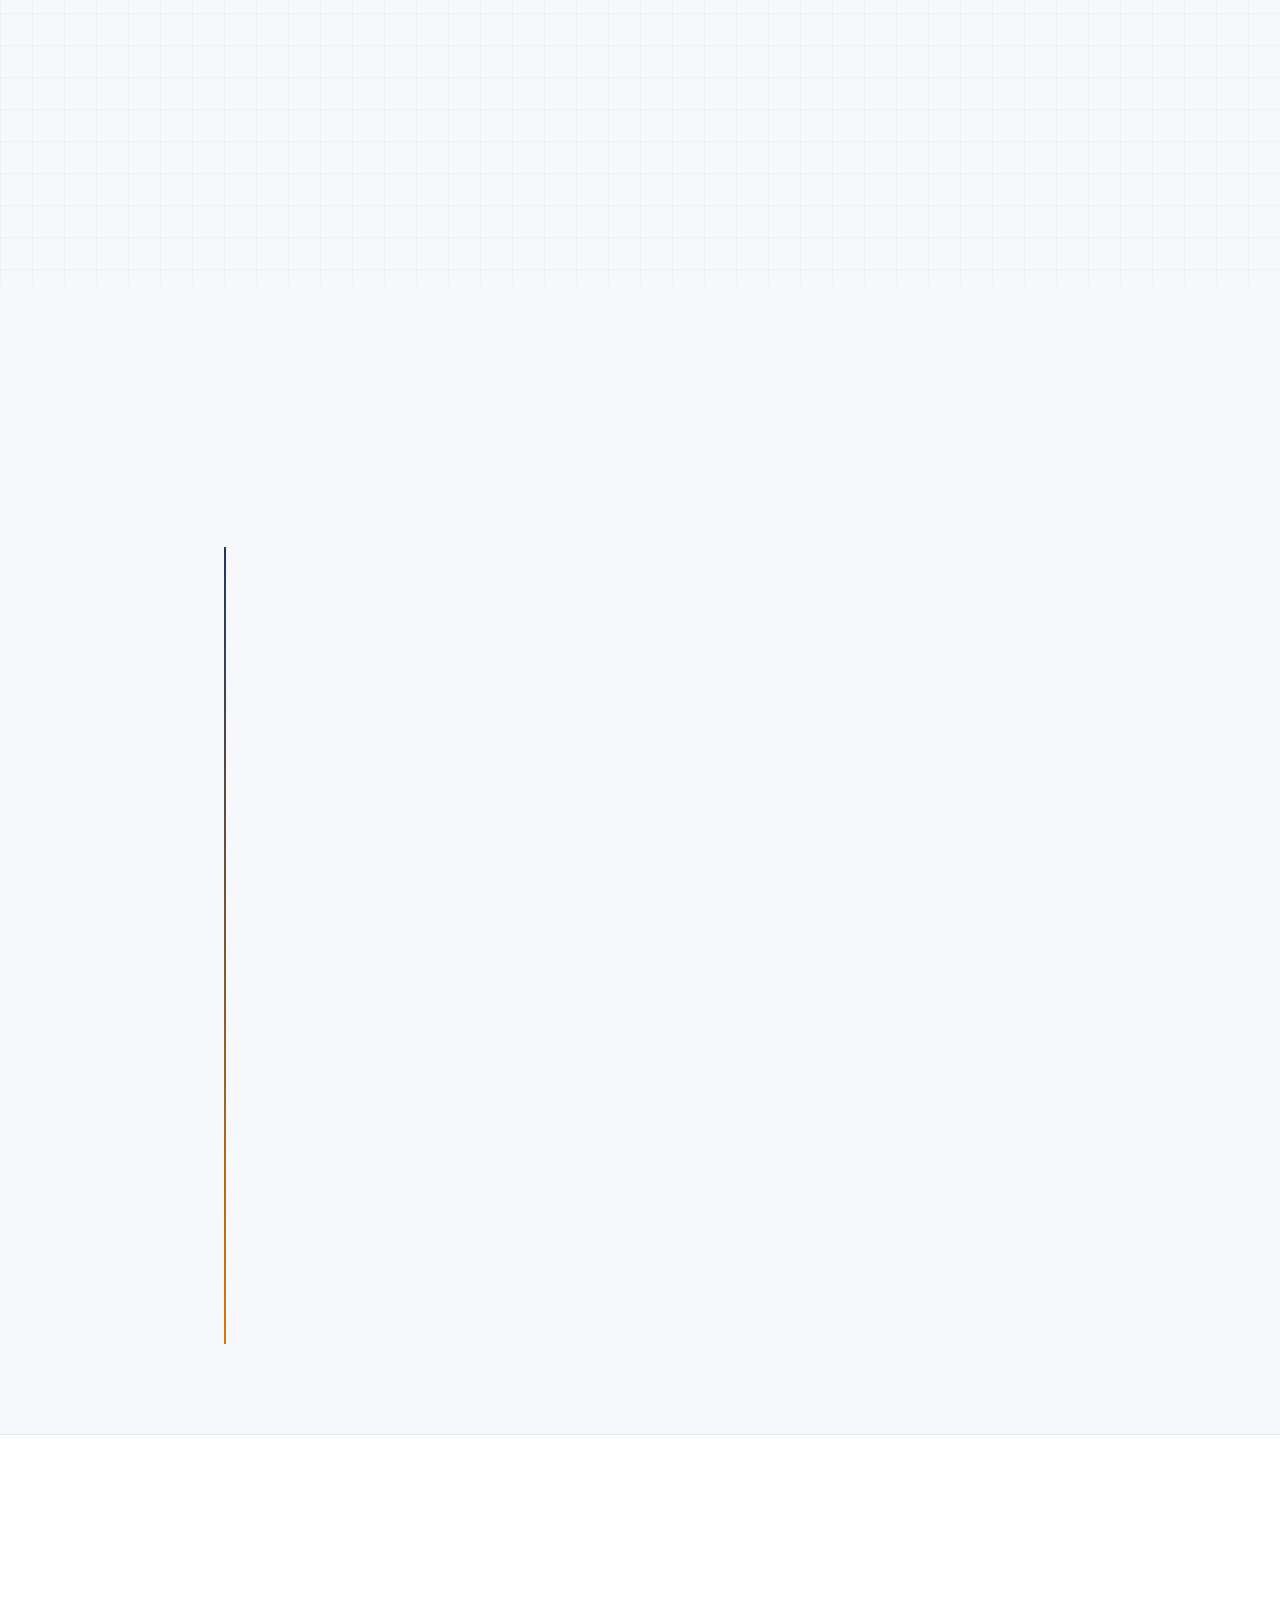
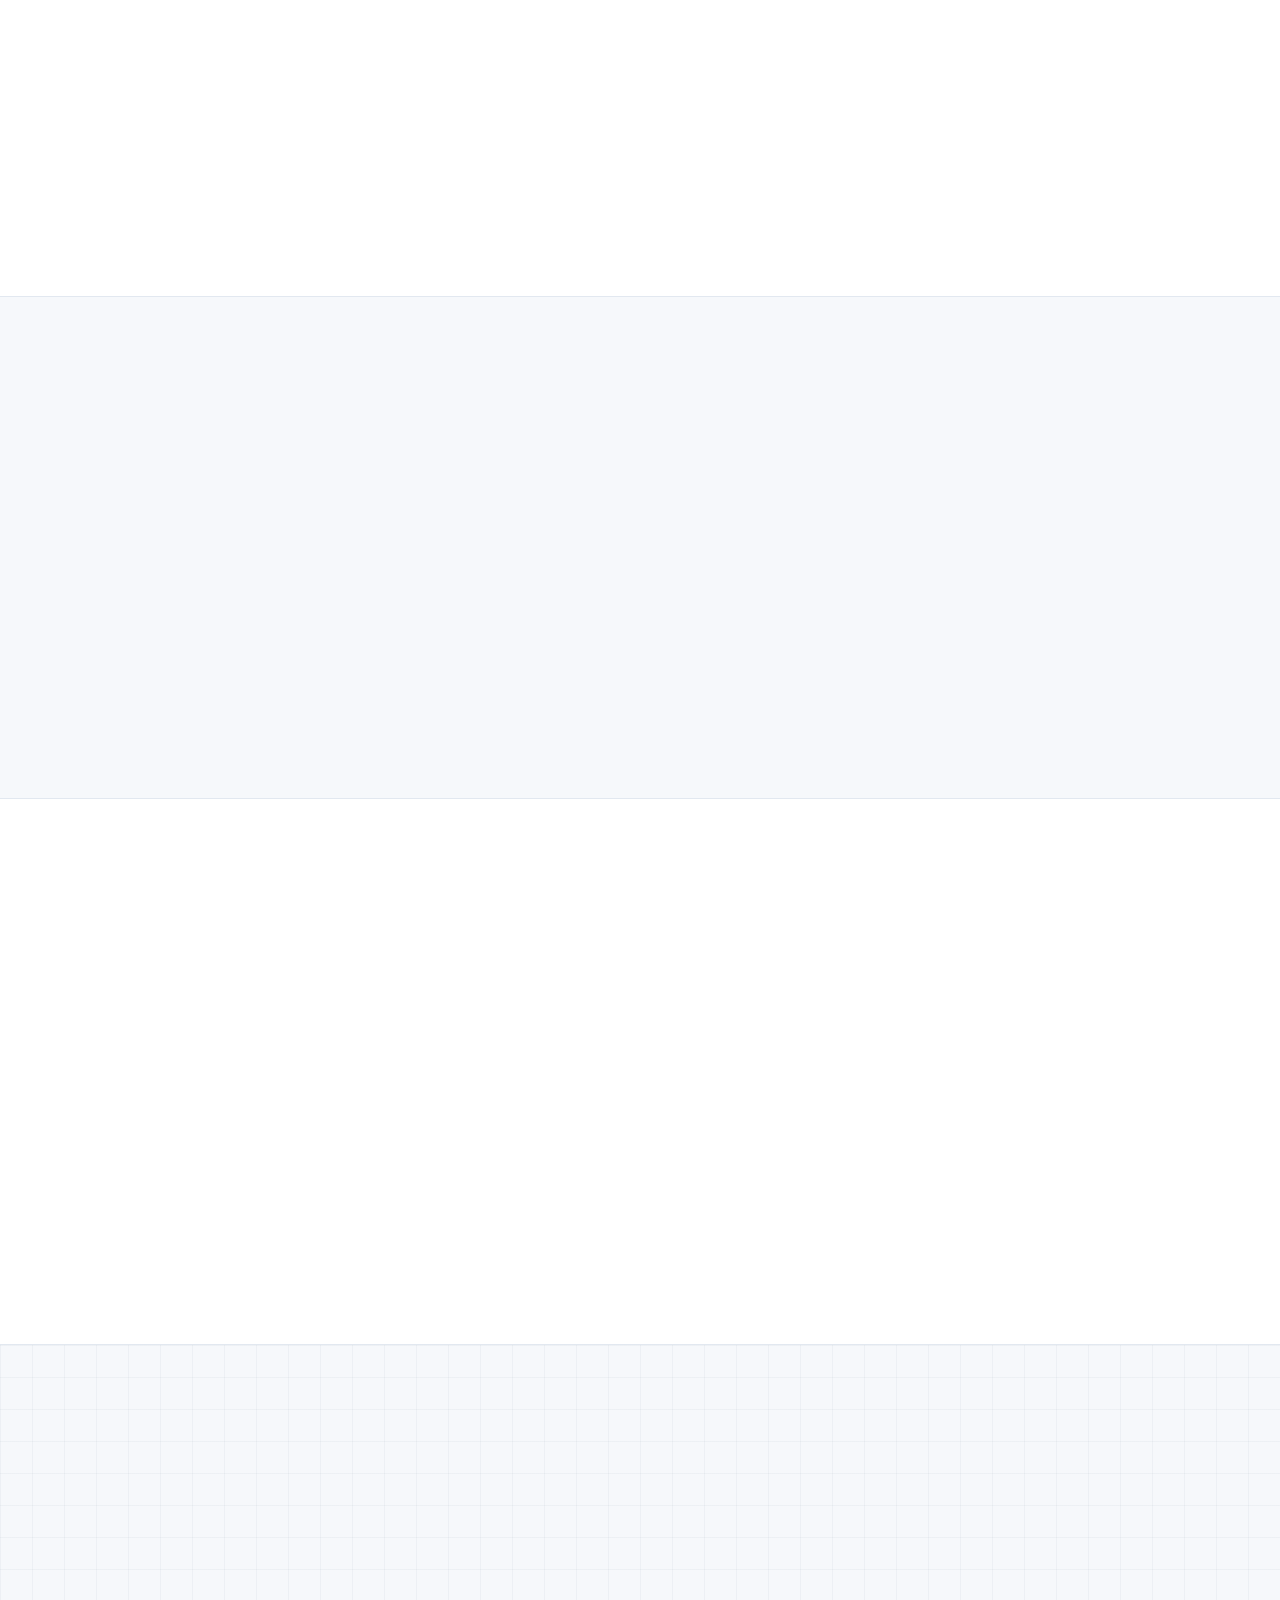
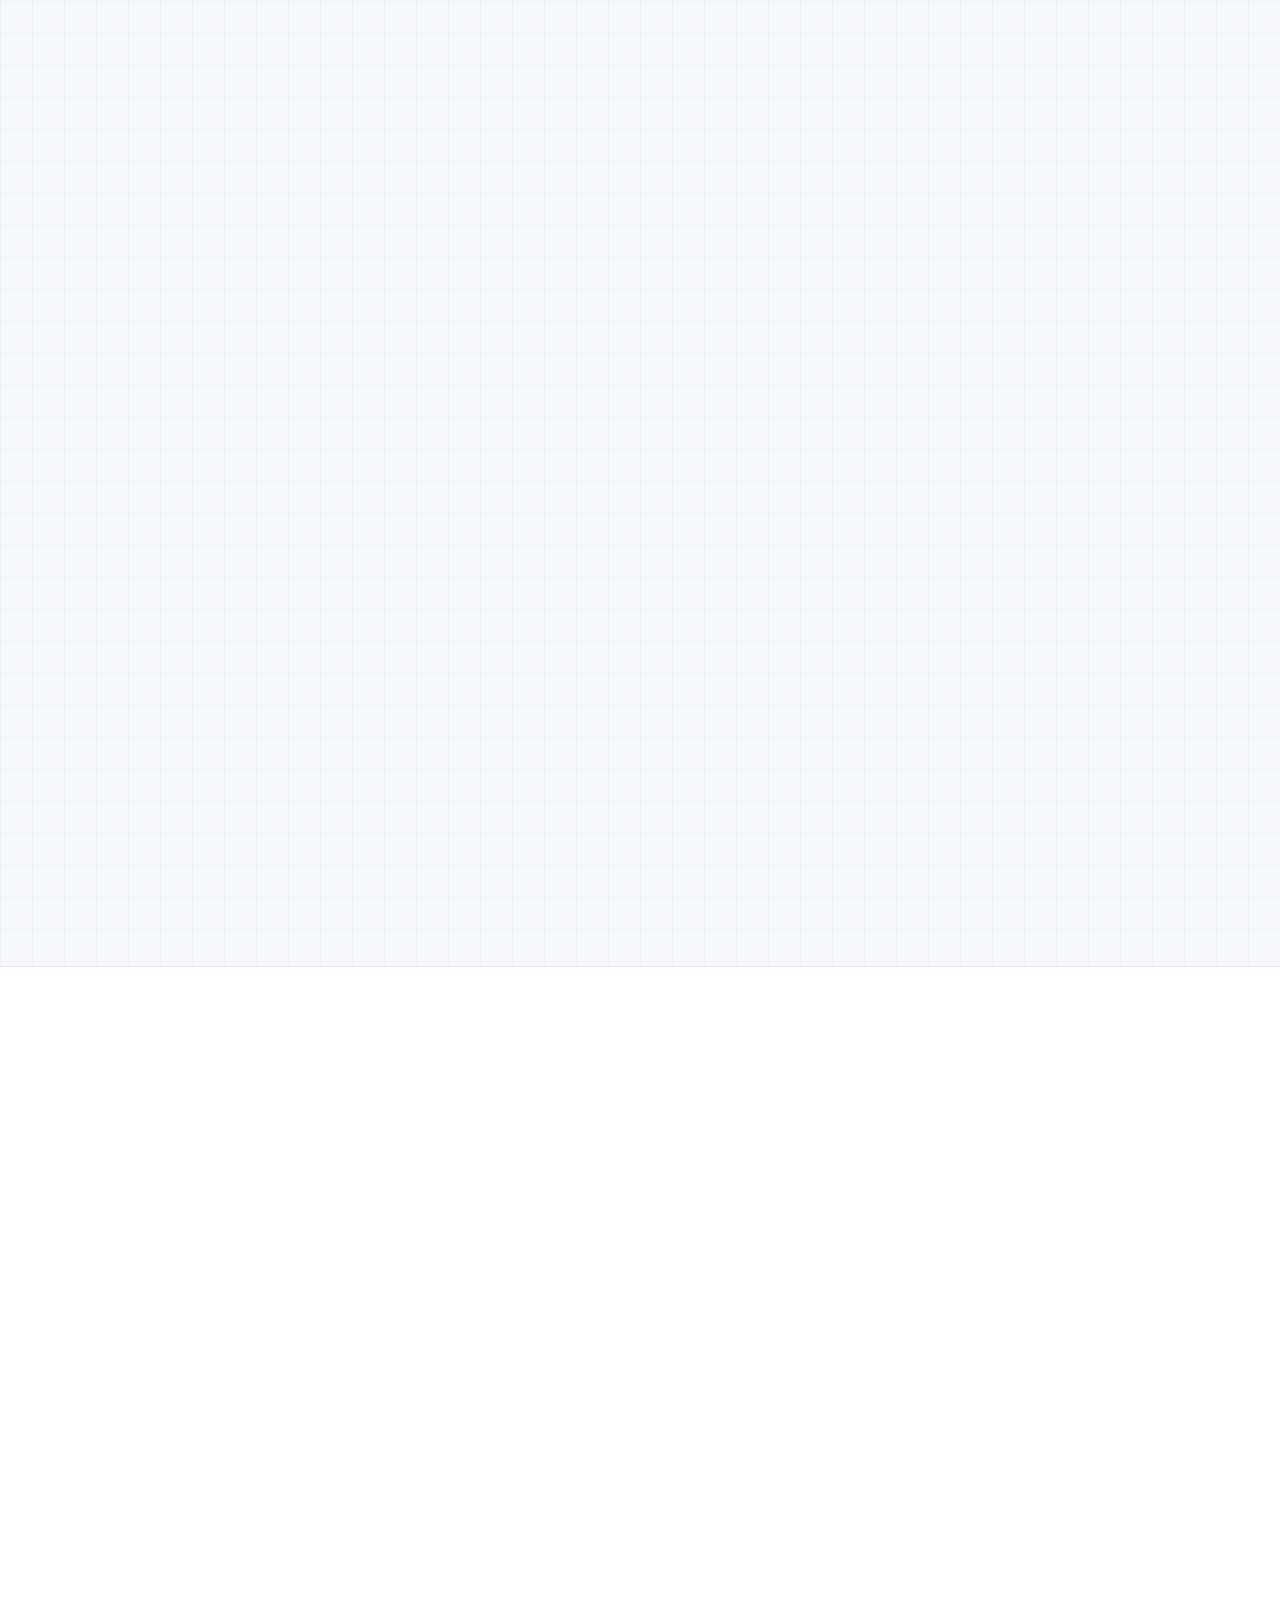
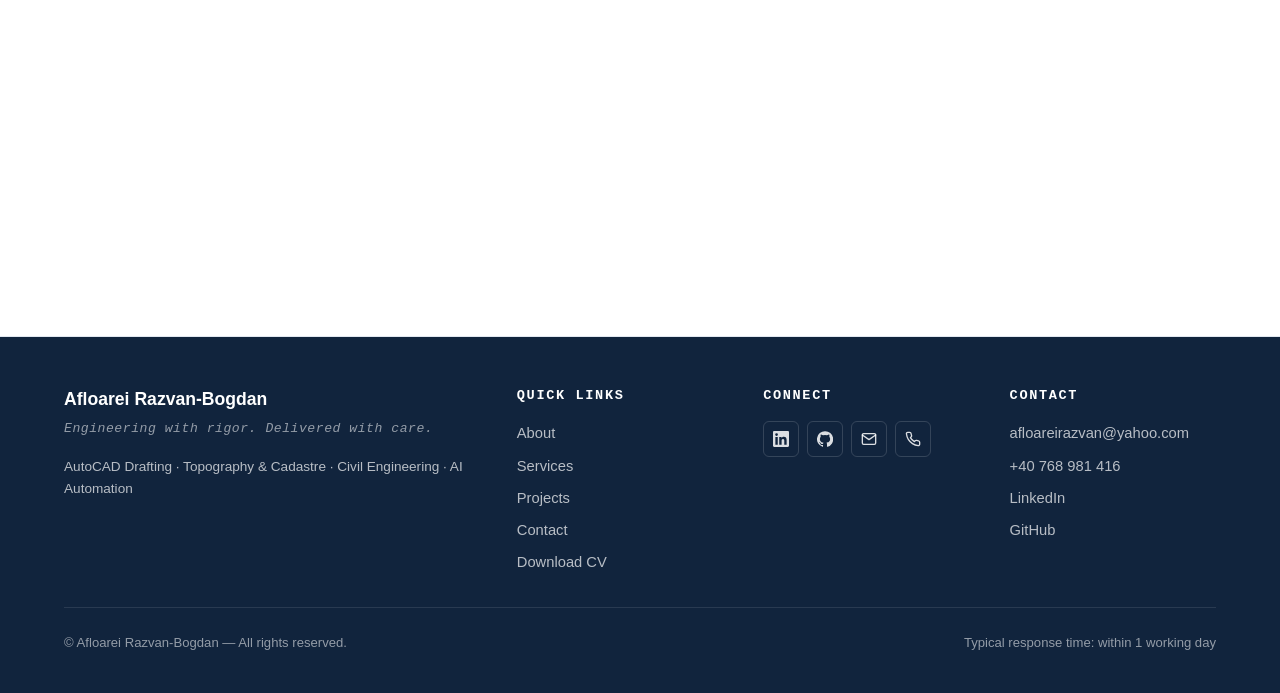
==== commit ee8c43f7: "Portfolio v2.0 - premium engineering: 4 languages (EN/RO/FR/DE), 17 sections, LinkedIn, phone, PNRR " ====
--- a/index.html
+++ b/index.html
@@ -2,38 +2,120 @@
 <html lang="en">
 <head>
 <meta charset="utf-8">
-<meta name="viewport" content="width=device-width, initial-scale=1">
-<meta name="description" content="Portfolio of Afloarei Razvan-Bogdan — AutoCAD drafting, topographical and cadastral surveys, and civil engineering design (institutional buildings, roads, bridges). Experience with private, PNRR (EU RRF / NextGenerationEU) and state-funded projects.">
+<meta name="viewport" content="width=device-width, initial-scale=1, viewport-fit=cover">
 <meta name="theme-color" content="#1e3a5f">
 <meta name="author" content="Afloarei Razvan-Bogdan">
-<title>Afloarei Razvan-Bogdan — AutoCAD Drafting & Civil Engineering</title>
+
+<title>Afloarei Razvan-Bogdan — Geodetic Engineer · Infrastructure Designer · AI Automation Builder</title>
+<meta name="description" content="Portfolio of Afloarei Razvan-Bogdan — geodetic engineer, infrastructure designer and AI automation builder. AutoCAD drafting, topographical and cadastral surveys, civil engineering design (institutional buildings, roads, bridges). Experience with private, PNRR (EU RRF / NextGenerationEU) and state-funded projects. Available across Europe.">
+<meta name="keywords" content="AutoCAD, surveying, topography, cadastre, GIS, GNSS, LiDAR, drone, civil engineering, road design, bridge design, institutional buildings, PNRR, NextGenerationEU, RRF, AI automation, n8n, Romania">
+<link rel="canonical" href="https://ARazvan99.github.io/">
+
+<meta property="og:type" content="website">
+<meta property="og:url" content="https://ARazvan99.github.io/">
+<meta property="og:title" content="Afloarei Razvan-Bogdan — Geodetic Engineer · Infrastructure Designer · AI Automation Builder">
+<meta property="og:description" content="Delivering surveying, cadastral, civil infrastructure and AI-powered engineering solutions across Europe.">
+<meta property="og:image" content="https://ARazvan99.github.io/images/photo-placeholder.svg">
+<meta property="og:locale" content="en_US">
+<meta property="og:locale:alternate" content="ro_RO">
+<meta property="og:locale:alternate" content="fr_FR">
+<meta property="og:locale:alternate" content="de_DE">
+
+<meta name="twitter:card" content="summary_large_image">
+<meta name="twitter:title" content="Afloarei Razvan-Bogdan — Engineering Portfolio">
+<meta name="twitter:description" content="Geodetic Engineer · Infrastructure Designer · AI Automation Builder. Available across Europe.">
+<meta name="twitter:image" content="https://ARazvan99.github.io/images/photo-placeholder.svg">
+
 <link rel="icon" type="image/svg+xml" href="data:image/svg+xml;utf8,<svg xmlns='http://www.w3.org/2000/svg' viewBox='0 0 64 64'><rect width='64' height='64' rx='12' fill='%231e3a5f'/><path d='M16 46V18l16 10 16-10v28' fill='none' stroke='%23d97706' stroke-width='4' stroke-linejoin='round'/></svg>">
 <link rel="stylesheet" href="style.css">
+
+<script type="application/ld+json">
+{
+  "@context": "https://schema.org",
+  "@type": "Person",
+  "name": "Afloarei Razvan-Bogdan",
+  "jobTitle": "Geodetic Engineer · Infrastructure Designer · AI Automation Builder",
+  "url": "https://ARazvan99.github.io/",
+  "email": "mailto:afloareirazvan@yahoo.com",
+  "telephone": "+40 768 981 416",
+  "knowsLanguage": ["ro", "en", "fr", "de"],
+  "sameAs": [
+    "https://www.linkedin.com/in/razvan-afloarei/",
+    "https://github.com/ARazvan99"
+  ],
+  "address": {
+    "@type": "PostalAddress",
+    "addressCountry": "RO"
+  },
+  "alumniOf": { "@type": "EducationalOrganization", "name": "Geodetic Engineering" },
+  "worksFor": { "@type": "Organization", "name": "Independent / Open to opportunities" },
+  "knowsAbout": [
+    "AutoCAD", "Civil 3D", "Surveying", "Topography", "Cadastre",
+    "GIS", "GNSS", "LiDAR", "Drone mapping", "Civil engineering",
+    "Road design", "Bridge design", "Infrastructure design",
+    "PNRR", "NextGenerationEU", "EU Recovery and Resilience Facility",
+    "AI automation", "n8n", "Workflow automation", "Python"
+  ]
+}
+</script>
 </head>
 <body>
-
 <a class="skip" href="#main">Skip to main content</a>
 
+<!-- ========== HEADER ========== -->
 <header class="site-header" id="top">
   <div class="container nav-wrap">
     <a href="#top" class="brand" aria-label="Afloarei Razvan-Bogdan — home">
       <span class="brand-mark" aria-hidden="true">AB</span>
-      <span class="brand-name" data-i18n="brand">Afloarei Razvan-Bogdan</span>
+      <span>
+        <span class="brand-name" data-i18n="brand">Afloarei Razvan-Bogdan</span>
+        <span class="brand-tag">Engineering Portfolio</span>
+      </span>
     </a>
 
     <nav class="primary-nav" aria-label="Primary">
       <ul>
         <li><a href="#about" data-i18n="nav.about">About</a></li>
         <li><a href="#services" data-i18n="nav.services">Services</a></li>
-        <li><a href="#portfolio" data-i18n="nav.portfolio">Portfolio</a></li>
+        <li><a href="#projects" data-i18n="nav.projects">Projects</a></li>
         <li><a href="#contact" data-i18n="nav.contact">Contact</a></li>
       </ul>
     </nav>
 
     <div class="nav-actions">
-      <button id="lang-toggle" class="lang-toggle" type="button" aria-label="Switch language to Romanian" data-lang-label="RO">
-        <span aria-hidden="true">🌐</span> <span class="lang-current">EN</span>
-      </button>
+      <a class="social-icon is-hidden-mobile" href="https://www.linkedin.com/in/razvan-afloarei/" target="_blank" rel="noopener" aria-label="LinkedIn">
+        <svg viewBox="0 0 24 24" fill="currentColor"><path d="M20.45 20.45h-3.55v-5.57c0-1.33-.02-3.04-1.85-3.04-1.85 0-2.13 1.45-2.13 2.94v5.67H9.36V9h3.41v1.56h.05c.48-.9 1.64-1.85 3.37-1.85 3.6 0 4.27 2.37 4.27 5.46v6.28zM5.34 7.43a2.06 2.06 0 1 1 0-4.12 2.06 2.06 0 0 1 0 4.12zM7.12 20.45H3.56V9h3.56v11.45zM22.22 0H1.77C.79 0 0 .77 0 1.72v20.56C0 23.23.79 24 1.77 24h20.45c.98 0 1.78-.77 1.78-1.72V1.72C24 .77 23.2 0 22.22 0z"/></svg>
+      </a>
+      <a class="social-icon is-hidden-mobile" href="https://github.com/ARazvan99" target="_blank" rel="noopener" aria-label="GitHub">
+        <svg viewBox="0 0 24 24" fill="currentColor"><path d="M12 .3a12 12 0 0 0-3.79 23.4c.6.11.82-.26.82-.58v-2.16c-3.34.73-4.04-1.41-4.04-1.41-.55-1.39-1.34-1.76-1.34-1.76-1.09-.74.08-.73.08-.73 1.2.09 1.84 1.24 1.84 1.24 1.07 1.83 2.81 1.3 3.49.99.11-.78.42-1.3.76-1.6-2.66-.3-5.47-1.33-5.47-5.93 0-1.31.47-2.38 1.24-3.22-.12-.31-.54-1.54.12-3.21 0 0 1.01-.32 3.3 1.23a11.5 11.5 0 0 1 6 0c2.29-1.55 3.3-1.23 3.3-1.23.66 1.67.24 2.9.12 3.21.77.84 1.24 1.91 1.24 3.22 0 4.61-2.81 5.62-5.49 5.92.43.37.81 1.1.81 2.22v3.29c0 .32.22.7.83.58A12 12 0 0 0 12 .3z"/></svg>
+      </a>
+
+      <div class="lang-dropdown">
+        <button id="lang-toggle" class="lang-toggle" type="button" aria-haspopup="listbox" aria-expanded="false" aria-label="Language">
+          <span class="lang-flag" aria-hidden="true"><object type="image/svg+xml" data="assets/flags/gb.svg" style="width:100%;height:100%;pointer-events:none"></object></span>
+          <span class="lang-current">English</span>
+          <svg class="lang-chevron" viewBox="0 0 10 10" fill="none" stroke="currentColor" stroke-width="1.5" aria-hidden="true"><path d="M2 4 L5 7 L8 4"/></svg>
+        </button>
+        <ul class="lang-menu" role="listbox" aria-label="Select language">
+          <li role="option" data-lang="en" tabindex="0">
+            <span class="lang-flag"><object type="image/svg+xml" data="assets/flags/gb.svg" style="width:100%;height:100%;pointer-events:none"></object></span>
+            <span>English</span>
+          </li>
+          <li role="option" data-lang="ro" tabindex="0">
+            <span class="lang-flag"><object type="image/svg+xml" data="assets/flags/ro.svg" style="width:100%;height:100%;pointer-events:none"></object></span>
+            <span>Română</span>
+          </li>
+          <li role="option" data-lang="fr" tabindex="0">
+            <span class="lang-flag"><object type="image/svg+xml" data="assets/flags/fr.svg" style="width:100%;height:100%;pointer-events:none"></object></span>
+            <span>Français</span>
+          </li>
+          <li role="option" data-lang="de" tabindex="0">
+            <span class="lang-flag"><object type="image/svg+xml" data="assets/flags/de.svg" style="width:100%;height:100%;pointer-events:none"></object></span>
+            <span>Deutsch</span>
+          </li>
+        </ul>
+      </div>
+
       <button id="menu-toggle" class="menu-toggle" type="button" aria-label="Open menu" aria-expanded="false" aria-controls="primary-nav">
         <span></span><span></span><span></span>
       </button>
@@ -43,217 +125,564 @@
 
 <main id="main">
 
-  <!-- HERO -->
-  <section class="hero" aria-labelledby="hero-title">
-    <div class="container hero-inner">
-      <p class="eyebrow" data-i18n="hero.eyebrow">Technical Design · Topography · Civil Engineering</p>
-      <h1 id="hero-title" data-i18n="hero.title">AutoCAD Drafting · Topography &amp; Cadastre · Civil Engineering</h1>
-      <p class="lede" data-i18n="hero.lede">Technical design for institutions, roads and bridges — built on private, PNRR, EU and state-funded projects.</p>
+<!-- ========== HERO ========== -->
+<section class="hero" aria-labelledby="hero-title">
+  <div class="container hero-inner">
+    <div>
+      <p class="hero-availability">
+        <span class="dot" aria-hidden="true"></span>
+        <span data-i18n="hero.availability">Open to opportunities</span>
+      </p>
+      <p class="eyebrow" data-i18n="hero.eyebrow">Engineering Excellence</p>
+      <h1 id="hero-title">
+        <span data-i18n="hero.title">Geodetic Engineer</span><br>
+        <span data-i18n="hero.title2">Infrastructure Designer</span><br>
+        <span data-i18n="hero.title3">AI Automation Builder</span>
+      </h1>
+      <p class="hero-lede" data-i18n="hero.lede">Delivering surveying, cadastral, civil infrastructure and AI-powered engineering solutions across Europe.</p>
       <div class="hero-cta">
-        <a class="btn btn-primary" href="#contact" data-i18n="hero.cta">Get in touch</a>
-        <a class="btn btn-ghost" href="#portfolio" data-i18n="hero.cta2">See the work</a>
-      </div>
-      <ul class="hero-meta" aria-label="Project types">
-        <li data-i18n="hero.meta1">Topographical surveys</li>
-        <li data-i18n="hero.meta2">Cadastral plans</li>
-        <li data-i18n="hero.meta3">Institutional buildings</li>
-        <li data-i18n="hero.meta4">Roads &amp; bridges</li>
+        <a class="btn btn-primary" href="cv.html" data-i18n="hero.cta.cv">Download CV</a>
+        <a class="btn btn-ghost" href="#projects" data-i18n="hero.cta.projects">View projects</a>
+        <a class="btn btn-ghost" href="#contact" data-i18n="hero.cta.contact">Contact me</a>
+        <a class="btn btn-ghost" href="https://www.linkedin.com/in/razvan-afloarei/" target="_blank" rel="noopener" data-i18n="hero.cta.linkedin">LinkedIn</a>
+        <a class="btn btn-ghost" href="https://github.com/ARazvan99" target="_blank" rel="noopener" data-i18n="hero.cta.github">GitHub</a>
+        <a class="btn btn-ghost" href="#contact" data-i18n="hero.cta.availability">I'm available</a>
+      </div>
+      <div class="hero-trust">
+        <span class="hero-trust-item">
+          <svg viewBox="0 0 24 24" fill="none" stroke="currentColor" stroke-width="2" stroke-linecap="round" stroke-linejoin="round"><circle cx="12" cy="12" r="10"/><polyline points="12 6 12 12 16 14"/></svg>
+          <span data-i18n="hero.trust.response">Replies within 1 working day</span>
+        </span>
+        <span class="hero-trust-item">
+          <svg viewBox="0 0 24 24" fill="none" stroke="currentColor" stroke-width="2" stroke-linecap="round" stroke-linejoin="round"><path d="M12 2 L15 8 L22 9 L17 14 L18 21 L12 18 L6 21 L7 14 L2 9 L9 8 Z"/></svg>
+          <span data-i18n="hero.trust.eu">EU funding experience</span>
+        </span>
+        <span class="hero-trust-item">
+          <svg viewBox="0 0 24 24" fill="none" stroke="currentColor" stroke-width="2" stroke-linecap="round" stroke-linejoin="round"><circle cx="12" cy="12" r="10"/><path d="M2 12h20M12 2a15 15 0 0 1 0 20M12 2a15 15 0 0 0 0 20"/></svg>
+          <span data-i18n="hero.trust.languages">RO · EN · FR · DE</span>
+        </span>
+        <span class="hero-trust-item">
+          <svg viewBox="0 0 24 24" fill="none" stroke="currentColor" stroke-width="2" stroke-linecap="round" stroke-linejoin="round"><rect x="2" y="3" width="20" height="14" rx="2"/><path d="M8 21h8M12 17v4"/></svg>
+          <span data-i18n="hero.trust.remote">Remote & on-site worldwide</span>
+        </span>
+      </div>
+    </div>
+    <div>
+      <div class="hero-photo">
+        <div class="hero-photo-inner">
+          <img src="images/photo-placeholder.svg" alt="Afloarei Razvan-Bogdan — photo placeholder" width="800" height="600" loading="eager" fetchpriority="high">
+        </div>
+        <span class="hero-photo-badge" aria-hidden="true">EU · PNRR</span>
+      </div>
+    </div>
+  </div>
+</section>
+
+<!-- ========== STATS BAR ========== -->
+<section class="stats-bar" aria-label="Career statistics">
+  <div class="container">
+    <div class="stats-grid">
+      <div class="stat">
+        <div class="stat-number" data-count="8" data-suffix="+">8+</div>
+        <div class="stat-label" data-i18n="stats.label1">Years of experience</div>
+      </div>
+      <div class="stat">
+        <div class="stat-number" data-count="50" data-suffix="+">50+</div>
+        <div class="stat-label" data-i18n="stats.label2">Projects delivered</div>
+      </div>
+      <div class="stat">
+        <div class="stat-number" data-count="12" data-suffix="+">12+</div>
+        <div class="stat-label" data-i18n="stats.label3">Industries served</div>
+      </div>
+      <div class="stat">
+        <div class="stat-number" data-count="20" data-suffix="+">20+</div>
+        <div class="stat-label" data-i18n="stats.label4">EU/state-funded projects</div>
+      </div>
+    </div>
+  </div>
+</section>
+
+<!-- ========== WHY ME ========== -->
+<section id="whyme" class="section section-blueprint" aria-labelledby="whyme-title">
+  <div class="container">
+    <header class="section-head reveal">
+      <p class="section-eyebrow" data-i18n="whyme.eyebrow">Why me</p>
+      <h2 id="whyme-title" data-i18n="whyme.title">Why companies hire me</h2>
+      <p class="section-sub" data-i18n="whyme.sub">A blend of field experience, technical depth, and modern engineering practice.</p>
+    </header>
+    <ul class="whyme-grid" role="list">
+      <li class="whyme-card reveal"><div class="whyme-card-icon" aria-hidden="true"><svg viewBox="0 0 24 24" fill="none" stroke="currentColor" stroke-width="1.8" stroke-linecap="round" stroke-linejoin="round"><circle cx="12" cy="12" r="10"/><polyline points="12 6 12 12 16 14"/></svg></div><h3 data-i18n="whyme.c1.title">Nearly a decade of experience</h3><p data-i18n="whyme.c1.desc">Hands-on engineering since the start of my career.</p></li>
+      <li class="whyme-card reveal"><div class="whyme-card-icon" aria-hidden="true"><svg viewBox="0 0 24 24" fill="none" stroke="currentColor" stroke-width="1.8" stroke-linecap="round" stroke-linejoin="round"><path d="M3 21h18M5 21V8l7-5 7 5v13M9 21v-6h6v6"/></svg></div><h3 data-i18n="whyme.c2.title">Office + field experience</h3><p data-i18n="whyme.c2.desc">Comfortable on construction sites and at the design desk.</p></li>
+      <li class="whyme-card reveal"><div class="whyme-card-icon" aria-hidden="true"><svg viewBox="0 0 24 24" fill="none" stroke="currentColor" stroke-width="1.8" stroke-linecap="round" stroke-linejoin="round"><polyline points="20 6 9 17 4 12"/></svg></div><h3 data-i18n="whyme.c3.title">End-to-end delivery</h3><p data-i18n="whyme.c3.desc">From field survey to permit-ready drawing package.</p></li>
+      <li class="whyme-card reveal"><div class="whyme-card-icon" aria-hidden="true"><svg viewBox="0 0 24 24" fill="none" stroke="currentColor" stroke-width="1.8" stroke-linecap="round" stroke-linejoin="round"><path d="M3 18l5-6 4 3 5-8 4 6"/><circle cx="8" cy="12" r="0.6" fill="currentColor"/><circle cx="12" cy="15" r="0.6" fill="currentColor"/><circle cx="17" cy="7" r="0.6" fill="currentColor"/></svg></div><h3 data-i18n="whyme.c4.title">Surveying expertise</h3><p data-i18n="whyme.c4.desc">Topographic, cadastral, engineering and GNSS surveys.</p></li>
+      <li class="whyme-card reveal"><div class="whyme-card-icon" aria-hidden="true"><svg viewBox="0 0 24 24" fill="none" stroke="currentColor" stroke-width="1.8" stroke-linecap="round" stroke-linejoin="round"><path d="M3 19c4-2 6-2 9-2s5 0 9 2"/><path d="M5 19V9l7-4 7 4v10"/></svg></div><h3 data-i18n="whyme.c5.title">Infrastructure design</h3><p data-i18n="whyme.c5.desc">Roads, bridges, utilities and institutional buildings.</p></li>
+      <li class="whyme-card reveal"><div class="whyme-card-icon" aria-hidden="true"><svg viewBox="0 0 24 24" fill="none" stroke="currentColor" stroke-width="1.8" stroke-linecap="round" stroke-linejoin="round"><path d="M3 21V11l9-7 9 7v10"/><rect x="9" y="13" width="6" height="8"/></svg></div><h3 data-i18n="whyme.c6.title">Public administration</h3><p data-i18n="whyme.c6.desc">Worked with town halls, county councils and ministries.</p></li>
+      <li class="whyme-card reveal"><div class="whyme-card-icon" aria-hidden="true"><svg viewBox="0 0 24 24" fill="none" stroke="currentColor" stroke-width="1.8" stroke-linecap="round" stroke-linejoin="round"><rect x="3" y="4" width="18" height="16" rx="2"/><line x1="3" y1="10" x2="21" y2="10"/></svg></div><h3 data-i18n="whyme.c7.title">Government-funded projects</h3><p data-i18n="whyme.c7.desc">Delivered projects under national investment programs.</p></li>
+      <li class="whyme-card reveal"><div class="whyme-card-icon" aria-hidden="true"><svg viewBox="0 0 24 24" fill="none" stroke="currentColor" stroke-width="1.8" stroke-linecap="round" stroke-linejoin="round"><circle cx="12" cy="12" r="10"/><polygon points="16 8 14 14 8 16 10 10 16 8"/></svg></div><h3 data-i18n="whyme.c8.title">European-funded projects</h3><p data-i18n="whyme.c8.desc">Including PNRR (Romania) and similar EU instruments.</p></li>
+      <li class="whyme-card reveal"><div class="whyme-card-icon" aria-hidden="true"><svg viewBox="0 0 24 24" fill="none" stroke="currentColor" stroke-width="1.8" stroke-linecap="round" stroke-linejoin="round"><rect x="4" y="6" width="16" height="12" rx="2"/><line x1="9" y1="10" x2="9" y2="14"/><line x1="15" y1="10" x2="15" y2="14"/></svg></div><h3 data-i18n="whyme.c9.title">AI-powered engineering</h3><p data-i18n="whyme.c9.desc">LLM agents and automation integrated into daily workflows.</p></li>
+      <li class="whyme-card reveal"><div class="whyme-card-icon" aria-hidden="true"><svg viewBox="0 0 24 24" fill="none" stroke="currentColor" stroke-width="1.8" stroke-linecap="round" stroke-linejoin="round"><path d="M12 2v4M12 18v4M4.93 4.93l2.83 2.83M16.24 16.24l2.83 2.83M2 12h4M18 12h4M4.93 19.07l2.83-2.83M16.24 7.76l2.83-2.83"/></svg></div><h3 data-i18n="whyme.c10.title">Workflow automation</h3><p data-i18n="whyme.c10.desc">Eliminating repetitive tasks with n8n, scripts and tools.</p></li>
+      <li class="whyme-card reveal"><div class="whyme-card-icon" aria-hidden="true"><svg viewBox="0 0 24 24" fill="none" stroke="currentColor" stroke-width="1.8" stroke-linecap="round" stroke-linejoin="round"><path d="M2 3h6a4 4 0 0 1 4 4v14a3 3 0 0 0-3-3H2zM22 3h-6a4 4 0 0 0-4 4v14a3 3 0 0 1 3-3h7z"/></svg></div><h3 data-i18n="whyme.c11.title">Fast learner</h3><p data-i18n="whyme.c11.desc">New software, regulations, languages — picked up quickly.</p></li>
+      <li class="whyme-card reveal"><div class="whyme-card-icon" aria-hidden="true"><svg viewBox="0 0 24 24" fill="none" stroke="currentColor" stroke-width="1.8" stroke-linecap="round" stroke-linejoin="round"><circle cx="12" cy="12" r="3"/><path d="M19.4 15a1.65 1.65 0 0 0 .33 1.82l.06.06a2 2 0 0 1-2.83 2.83l-.06-.06a1.65 1.65 0 0 0-1.82-.33 1.65 1.65 0 0 0-1 1.51V21a2 2 0 0 1-4 0v-.09a1.65 1.65 0 0 0-1-1.51 1.65 1.65 0 0 0-1.82.33l-.06.06a2 2 0 0 1-2.83-2.83l.06-.06a1.65 1.65 0 0 0 .33-1.82 1.65 1.65 0 0 0-1.51-1H3a2 2 0 0 1 0-4h.09a1.65 1.65 0 0 0 1.51-1 1.65 1.65 0 0 0-.33-1.82l-.06-.06a2 2 0 0 1 2.83-2.83l.06.06a1.65 1.65 0 0 0 1.82.33h.01a1.65 1.65 0 0 0 1-1.51V3a2 2 0 0 1 4 0v.09a1.65 1.65 0 0 0 1 1.51 1.65 1.65 0 0 0 1.82-.33l.06-.06a2 2 0 0 1 2.83 2.83l-.06.06a1.65 1.65 0 0 0-.33 1.82v.01a1.65 1.65 0 0 0 1.51 1H21a2 2 0 0 1 0 4h-.09a1.65 1.65 0 0 0-1.51 1z"/></svg></div><h3 data-i18n="whyme.c12.title">Highly adaptable</h3><p data-i18n="whyme.c12.desc">Equally at home on a site, in a meeting or behind a screen.</p></li>
+      <li class="whyme-card reveal"><div class="whyme-card-icon" aria-hidden="true"><svg viewBox="0 0 24 24" fill="none" stroke="currentColor" stroke-width="1.8" stroke-linecap="round" stroke-linejoin="round"><circle cx="11" cy="11" r="8"/><line x1="21" y1="21" x2="16.65" y2="16.65"/></svg></div><h3 data-i18n="whyme.c13.title">Detail-oriented</h3><p data-i18n="whyme.c13.desc">Drawings, numbers, contracts — verified twice.</p></li>
+      <li class="whyme-card reveal"><div class="whyme-card-icon" aria-hidden="true"><svg viewBox="0 0 24 24" fill="none" stroke="currentColor" stroke-width="1.8" stroke-linecap="round" stroke-linejoin="round"><circle cx="12" cy="12" r="10"/><line x1="2" y1="12" x2="22" y2="12"/><path d="M12 2a15.3 15.3 0 0 1 4 10 15.3 15.3 0 0 1-4 10 15.3 15.3 0 0 1-4-10 15.3 15.3 0 0 1 4-10z"/></svg></div><h3 data-i18n="whyme.c14.title">International mindset</h3><p data-i18n="whyme.c14.desc">Open to relocation and cross-border collaboration.</p></li>
+      <li class="whyme-card reveal"><div class="whyme-card-icon" aria-hidden="true"><svg viewBox="0 0 24 24" fill="none" stroke="currentColor" stroke-width="1.8" stroke-linecap="round" stroke-linejoin="round"><polyline points="13 2 3 14 12 14 11 22 21 10 12 10 13 2"/></svg></div><h3 data-i18n="whyme.c15.title">Process optimization</h3><p data-i18n="whyme.c15.desc">Always looking for the faster, cleaner way.</p></li>
+      <li class="whyme-card reveal"><div class="whyme-card-icon" aria-hidden="true"><svg viewBox="0 0 24 24" fill="none" stroke="currentColor" stroke-width="1.8" stroke-linecap="round" stroke-linejoin="round"><path d="M21 15a2 2 0 0 1-2 2H7l-4 4V5a2 2 0 0 1 2-2h14a2 2 0 0 1 2 2z"/></svg></div><h3 data-i18n="whyme.c16.title">Strong communicator</h3><p data-i18n="whyme.c16.desc">Clear technical writing and concise verbal updates.</p></li>
+    </ul>
+  </div>
+</section>
+
+<!-- ========== ABOUT ========== -->
+<section id="about" class="section" aria-labelledby="about-title">
+  <div class="container two-col">
+    <div class="col-left reveal">
+      <p class="section-eyebrow" data-i18n="about.eyebrow">About</p>
+      <h2 id="about-title" data-i18n="about.title">Engineering with a modern edge</h2>
+    </div>
+    <div class="col-right reveal">
+      <p data-i18n="about.p1">I create technical AutoCAD drawings for topographical surveys, geodesy and cadaster, as well as full design projects in civil engineering — institutional buildings, roads and bridges.</p>
+      <p data-i18n="about.p2">I have delivered projects funded by private clients (institutions and private investors), by the Romanian state, and through European Union instruments — including PNRR, Romania's implementation of the EU Recovery and Resilience Facility (RRF), the main component of NextGenerationEU, the EU's COVID-19 recovery programme. I am open to working with foreign funds, ideally alongside a partner who has already accessed them, so that we can structure the project efficiently from day one.</p>
+      <p data-i18n="about.p3">I combine traditional engineering with modern digital tools: surveying, engineering survey, cadastre, infrastructure design, GIS, GNSS, LiDAR and drone surveys, construction and civil engineering work — all documented through digital transformation, AI automation, workflow optimization, knowledge management and continuous learning.</p>
+      <p data-i18n="about.p4">In the office I focus on making every process I touch as efficient as possible and on delivering the best service I can. I use AI agents — Hermes, a VPS work PC and LLMs — as assistants. They support my work, they don't replace it: the success of the project comes first.</p>
+    </div>
+  </div>
+</section>
+
+<!-- ========== SERVICES ========== -->
+<section id="services" class="section section-alt" aria-labelledby="services-title">
+  <div class="container">
+    <header class="section-head reveal">
+      <p class="section-eyebrow" data-i18n="services.eyebrow">Services</p>
+      <h2 id="services-title" data-i18n="services.title">What I deliver</h2>
+      <p class="section-sub" data-i18n="services.sub">End-to-end engineering — from field survey to permit-ready drawing package, with AI built in.</p>
+    </header>
+
+    <div class="reveal">
+      <div class="service-group">
+        <div class="service-group-head">
+          <div class="service-group-icon" aria-hidden="true">
+            <svg viewBox="0 0 24 24" fill="none" stroke="currentColor" stroke-width="2" stroke-linecap="round" stroke-linejoin="round"><path d="M3 18l5-6 4 3 5-8 4 6"/></svg>
+          </div>
+          <div>
+            <h3 data-i18n="services.g1.title">Surveying & Geospatial</h3>
+            <p data-i18n="services.g1.desc">Field measurement, geodesy and data acquisition.</p>
+          </div>
+        </div>
+        <ul class="chips" role="list">
+          <li class="chip" data-i18n="services.s1">Topographic survey</li>
+          <li class="chip" data-i18n="services.s2">Engineering survey</li>
+          <li class="chip" data-i18n="services.s3">Cadastre & land registry</li>
+          <li class="chip" data-i18n="services.s4">GNSS measurements</li>
+          <li class="chip" data-i18n="services.s5">Drone survey & LiDAR processing</li>
+          <li class="chip" data-i18n="services.s6">GIS analysis</li>
+        </ul>
+      </div>
+
+      <div class="service-group">
+        <div class="service-group-head">
+          <div class="service-group-icon" aria-hidden="true">
+            <svg viewBox="0 0 24 24" fill="none" stroke="currentColor" stroke-width="2" stroke-linecap="round" stroke-linejoin="round"><path d="M3 19c4-2 6-2 9-2s5 0 9 2"/><path d="M5 19V9l7-4 7 4v10"/></svg>
+          </div>
+          <div>
+            <h3 data-i18n="services.g2.title">Infrastructure Design</h3>
+            <p data-i18n="services.g2.desc">Civil engineering design and technical documentation.</p>
+          </div>
+        </div>
+        <ul class="chips" role="list">
+          <li class="chip" data-i18n="services.s7">Road design</li>
+          <li class="chip" data-i18n="services.s8">Bridge design</li>
+          <li class="chip" data-i18n="services.s9">Utilities mapping</li>
+          <li class="chip" data-i18n="services.s10">Construction layout</li>
+          <li class="chip" data-i18n="services.s11">Civil & institutional buildings</li>
+        </ul>
+      </div>
+
+      <div class="service-group">
+        <div class="service-group-head">
+          <div class="service-group-icon" aria-hidden="true">
+            <svg viewBox="0 0 24 24" fill="none" stroke="currentColor" stroke-width="2" stroke-linecap="round" stroke-linejoin="round"><path d="M6 3h9l4 4v14H6z"/><path d="M14 3v5h5"/><path d="M9 12h7M9 16h7"/></svg>
+          </div>
+          <div>
+            <h3 data-i18n="services.g3.title">Documentation & Consulting</h3>
+            <p data-i18n="services.g3.desc">Permit packages, technical memos and funding support.</p>
+          </div>
+        </div>
+        <ul class="chips" role="list">
+          <li class="chip" data-i18n="services.s12">Engineering documentation</li>
+          <li class="chip" data-i18n="services.s13">Project documentation</li>
+          <li class="chip" data-i18n="services.s14">Funding documentation (EU / state)</li>
+          <li class="chip" data-i18n="services.s15">Technical consulting</li>
+        </ul>
+      </div>
+
+      <div class="service-group">
+        <div class="service-group-head">
+          <div class="service-group-icon" aria-hidden="true">
+            <svg viewBox="0 0 24 24" fill="none" stroke="currentColor" stroke-width="2" stroke-linecap="round" stroke-linejoin="round"><rect x="4" y="6" width="16" height="12" rx="2"/><line x1="9" y1="10" x2="9" y2="14"/><line x1="15" y1="10" x2="15" y2="14"/></svg>
+          </div>
+          <div>
+            <h3 data-i18n="services.g4.title">Digital Engineering & AI</h3>
+            <p data-i18n="services.g4.desc">Modern tools that multiply the value of every drawing.</p>
+          </div>
+        </div>
+        <ul class="chips" role="list">
+          <li class="chip" data-i18n="services.s16">CAD drafting (AutoCAD)</li>
+          <li class="chip" data-i18n="services.s17">AI automation for engineering workflows</li>
+          <li class="chip" data-i18n="services.s18">Workflow automation</li>
+          <li class="chip" data-i18n="services.s19">Digital engineering</li>
+        </ul>
+      </div>
+    </div>
+  </div>
+</section>
+
+<!-- ========== SPECIALIZATIONS ========== -->
+<section id="specializations" class="section" aria-labelledby="specs-title">
+  <div class="container">
+    <header class="section-head reveal">
+      <p class="section-eyebrow" data-i18n="specs.eyebrow">Specializations</p>
+      <h2 id="specs-title" data-i18n="specs.title">Deep technical focus</h2>
+      <p class="section-sub" data-i18n="specs.sub">Where I deliver the most value.</p>
+    </header>
+    <div class="reveal">
+      <ul class="chips" role="list" style="justify-content:center;max-width:980px;margin:0 auto;">
+        <li class="chip chip-accent">Cadastral surveying</li>
+        <li class="chip chip-accent">Engineering surveying</li>
+        <li class="chip chip-accent">Topographic surveying</li>
+        <li class="chip chip-accent">Infrastructure design</li>
+        <li class="chip chip-accent">Road infrastructure</li>
+        <li class="chip chip-accent">Railway infrastructure</li>
+        <li class="chip chip-accent">Utility mapping</li>
+        <li class="chip chip-accent">Construction survey</li>
+        <li class="chip chip-accent">GIS analysis</li>
+        <li class="chip chip-accent">GNSS measurements</li>
+        <li class="chip chip-accent">LiDAR</li>
+        <li class="chip chip-accent">Drone mapping</li>
+        <li class="chip chip-accent">Geospatial data processing</li>
+        <li class="chip chip-accent">BIM collaboration</li>
+        <li class="chip chip-accent">Digital engineering</li>
+        <li class="chip chip-accent">AI-assisted engineering</li>
+        <li class="chip chip-accent">Automation</li>
       </ul>
     </div>
-  </section>
-
-  <!-- ABOUT -->
-  <section id="about" class="section" aria-labelledby="about-title">
-    <div class="container two-col">
-      <div class="col-left">
-        <p class="section-eyebrow" data-i18n="about.eyebrow">About</p>
-        <h2 id="about-title" data-i18n="about.title">Precision drawings. Practical experience.</h2>
-      </div>
-      <div class="col-right">
-        <p data-i18n="about.p1">I create technical AutoCAD drawings for topographical surveys, geodesy and cadaster, as well as full design projects in civil engineering — institutional buildings, roads and bridges.</p>
-        <p data-i18n="about.p2">I have delivered projects funded by private clients (institutions and private investors), by the Romanian state, and through European Union instruments — including PNRR, Romania's implementation of the EU Recovery and Resilience Facility (RRF), the main component of NextGenerationEU, the EU's COVID-19 recovery programme. I am open to working with foreign funds, ideally alongside a partner who has already accessed them, so that we can structure the project efficiently from day one.</p>
-        <p data-i18n="about.p3">In the office I focus on making every process I touch as efficient as possible and on delivering the best service I can. I use AI agents — Hermes, a VPS work PC and LLMs — as assistants. They support my work, they don't replace it: the success of the project comes first.</p>
-      </div>
-    </div>
-  </section>
-
-  <!-- SERVICES -->
-  <section id="services" class="section section-alt" aria-labelledby="services-title">
-    <div class="container">
-      <header class="section-head">
-        <p class="section-eyebrow" data-i18n="services.eyebrow">Services</p>
-        <h2 id="services-title" data-i18n="services.title">What I deliver</h2>
-        <p class="section-sub" data-i18n="services.sub">From field survey to permit-ready drawing packages.</p>
-      </header>
-
-      <ul class="cards" role="list">
-        <li class="card">
-          <div class="card-icon" aria-hidden="true">
-            <svg viewBox="0 0 24 24" fill="none" stroke="currentColor" stroke-width="1.8" stroke-linecap="round" stroke-linejoin="round"><path d="M3 18l5-6 4 3 5-8 4 6"/><circle cx="8" cy="12" r="0.6" fill="currentColor"/><circle cx="12" cy="15" r="0.6" fill="currentColor"/><circle cx="17" cy="7" r="0.6" fill="currentColor"/></svg>
-          </div>
-          <h3 data-i18n="services.s1.title">Topographical Surveys &amp; Geodesy</h3>
-          <p data-i18n="services.s1.desc">Land measurements, contour plans and geo-referenced drawings for design and cadaster.</p>
-        </li>
-
-        <li class="card">
-          <div class="card-icon" aria-hidden="true">
-            <svg viewBox="0 0 24 24" fill="none" stroke="currentColor" stroke-width="1.8" stroke-linecap="round" stroke-linejoin="round"><rect x="3" y="3" width="8" height="8"/><rect x="13" y="3" width="8" height="8"/><rect x="3" y="13" width="8" height="8"/><rect x="13" y="13" width="8" height="8"/></svg>
-          </div>
-          <h3 data-i18n="services.s2.title">Cadastral &amp; Land Registry Plans</h3>
-          <p data-i18n="services.s2.desc">Lot subdivisions, parcel updates and plans ready for OCPI / ANCPI submissions.</p>
-        </li>
-
-        <li class="card">
-          <div class="card-icon" aria-hidden="true">
-            <svg viewBox="0 0 24 24" fill="none" stroke="currentColor" stroke-width="1.8" stroke-linecap="round" stroke-linejoin="round"><path d="M4 21V9l8-5 8 5v12"/><path d="M9 21v-7h6v7"/></svg>
-          </div>
-          <h3 data-i18n="services.s3.title">Civil &amp; Institutional Buildings</h3>
-          <p data-i18n="services.s3.desc">Schools, town halls and other public buildings — plans, sections and full technical documentation.</p>
-        </li>
-
-        <li class="card">
-          <div class="card-icon" aria-hidden="true">
-            <svg viewBox="0 0 24 24" fill="none" stroke="currentColor" stroke-width="1.8" stroke-linecap="round" stroke-linejoin="round"><path d="M3 19c4-2 6-2 9-2s5 0 9 2"/><path d="M5 19V9l7-4 7 4v10"/><path d="M9 19v-6h6v6"/></svg>
-          </div>
-          <h3 data-i18n="services.s4.title">Roads &amp; Bridges</h3>
-          <p data-i18n="services.s4.desc">Alignment, profiles, cross-sections and structural detailing for new builds and rehabilitation.</p>
-        </li>
-
-        <li class="card">
-          <div class="card-icon" aria-hidden="true">
-            <svg viewBox="0 0 24 24" fill="none" stroke="currentColor" stroke-width="1.8" stroke-linecap="round" stroke-linejoin="round"><path d="M6 3h9l4 4v14H6z"/><path d="M14 3v5h5"/><path d="M9 12h7M9 16h7"/></svg>
-          </div>
-          <h3 data-i18n="services.s5.title">Technical Documentation</h3>
-          <p data-i18n="services.s5.desc">Technical memos, specifications, quantity take-offs and drawings ready for permitting.</p>
-        </li>
-
-        <li class="card">
-          <div class="card-icon" aria-hidden="true">
-            <svg viewBox="0 0 24 24" fill="none" stroke="currentColor" stroke-width="1.8" stroke-linecap="round" stroke-linejoin="round"><circle cx="12" cy="12" r="9"/><path d="M3 12h18M12 3a14 14 0 0 1 0 18M12 3a14 14 0 0 0 0 18"/></svg>
-          </div>
-          <h3 data-i18n="services.s6.title">EU / PNRR / State-funded Support</h3>
-          <p data-i18n="services.s6.desc">Drawing packages aligned with EU and PNRR (RRF / NextGenerationEU) requirements, as well as Romanian national public-investment procedures.</p>
-        </li>
+  </div>
+</section>
+
+<!-- ========== TECHNOLOGIES ========== -->
+<section id="tech" class="section section-alt" aria-labelledby="tech-title">
+  <div class="container">
+    <header class="section-head reveal">
+      <p class="section-eyebrow" data-i18n="tech.eyebrow">Technologies</p>
+      <h2 id="tech-title" data-i18n="tech.title">My toolkit</h2>
+      <p class="section-sub" data-i18n="tech.sub">Software, equipment and digital skills I work with daily.</p>
+    </header>
+    <div class="reveal" style="max-width:980px;margin:0 auto;">
+      <div class="chip-group">
+        <p class="chip-group-label" data-i18n="tech.g1">Engineering software</p>
+        <ul class="chips" role="list">
+          <li class="chip">AutoCAD</li><li class="chip">Civil 3D</li><li class="chip">Revit</li><li class="chip">ArcGIS</li><li class="chip">QGIS</li><li class="chip">TopoLT</li><li class="chip">ProfLT</li><li class="chip">Microsoft Office</li>
+        </ul>
+      </div>
+      <div class="chip-group">
+        <p class="chip-group-label" data-i18n="tech.g2">Survey equipment</p>
+        <ul class="chips" role="list">
+          <li class="chip">GNSS receivers</li><li class="chip">Total station</li><li class="chip">Drone</li><li class="chip">LiDAR scanner</li>
+        </ul>
+      </div>
+      <div class="chip-group">
+        <p class="chip-group-label" data-i18n="tech.g3">Digital skills</p>
+        <ul class="chips" role="list">
+          <li class="chip">Python</li><li class="chip">Git</li><li class="chip">Docker</li><li class="chip">n8n</li><li class="chip">AI agents (OpenAI, Claude, Gemini)</li><li class="chip">Automation</li><li class="chip">Knowledge management</li><li class="chip">Cloud platforms</li>
+        </ul>
+      </div>
+    </div>
+  </div>
+</section>
+
+<!-- ========== SKILLS ========== -->
+<section id="skills" class="section section-blueprint" aria-labelledby="skills-title">
+  <div class="container">
+    <header class="section-head reveal">
+      <p class="section-eyebrow" data-i18n="skills.eyebrow">Skills</p>
+      <h2 id="skills-title" data-i18n="skills.title">Competencies</h2>
+      <p class="section-sub" data-i18n="skills.sub">Grouped by area of practice.</p>
+    </header>
+    <ul class="competency-grid" role="list">
+      <li class="competency reveal"><h3><svg viewBox="0 0 24 24" fill="none" stroke="currentColor" stroke-width="2" stroke-linecap="round" stroke-linejoin="round" aria-hidden="true"><path d="M3 21h18M5 21V8l7-5 7 5v13"/><path d="M9 21v-6h6v6"/></svg><span data-i18n="skills.eng">Engineering</span></h3><p data-i18n="skills.eng.desc">Design, calculation, technical documentation, QA.</p></li>
+      <li class="competency reveal"><h3><svg viewBox="0 0 24 24" fill="none" stroke="currentColor" stroke-width="2" stroke-linecap="round" stroke-linejoin="round" aria-hidden="true"><path d="M3 18l5-6 4 3 5-8 4 6"/></svg><span data-i18n="skills.sur">Surveying</span></h3><p data-i18n="skills.sur.desc">Total station, GNSS, drone, LiDAR processing.</p></li>
+      <li class="competency reveal"><h3><svg viewBox="0 0 24 24" fill="none" stroke="currentColor" stroke-width="2" stroke-linecap="round" stroke-linejoin="round" aria-hidden="true"><circle cx="12" cy="12" r="10"/><path d="M2 12h20M12 2a15 15 0 0 1 0 20M12 2a15 15 0 0 0 0 20"/></svg><span data-i18n="skills.gis">GIS</span></h3><p data-i18n="skills.gis.desc">ArcGIS, QGIS, geospatial analysis, mapping.</p></li>
+      <li class="competency reveal"><h3><svg viewBox="0 0 24 24" fill="none" stroke="currentColor" stroke-width="2" stroke-linecap="round" stroke-linejoin="round" aria-hidden="true"><polyline points="16 18 22 12 16 6"/><polyline points="8 6 2 12 8 18"/></svg><span data-i18n="skills.prog">Programming</span></h3><p data-i18n="skills.prog.desc">Python, scripting, data processing.</p></li>
+      <li class="competency reveal"><h3><svg viewBox="0 0 24 24" fill="none" stroke="currentColor" stroke-width="2" stroke-linecap="round" stroke-linejoin="round" aria-hidden="true"><path d="M12 2v4M12 18v4M4.93 4.93l2.83 2.83M16.24 16.24l2.83 2.83M2 12h4M18 12h4M4.93 19.07l2.83-2.83M16.24 7.76l2.83-2.83"/></svg><span data-i18n="skills.auto">Automation</span></h3><p data-i18n="skills.auto.desc">n8n, AI agents, document & workflow automation.</p></li>
+      <li class="competency reveal"><h3><svg viewBox="0 0 24 24" fill="none" stroke="currentColor" stroke-width="2" stroke-linecap="round" stroke-linejoin="round" aria-hidden="true"><rect x="3" y="4" width="18" height="16" rx="2"/><line x1="3" y1="10" x2="21" y2="10"/></svg><span data-i18n="skills.mgmt">Management</span></h3><p data-i18n="skills.mgmt.desc">Project coordination, scheduling, budgeting.</p></li>
+      <li class="competency reveal"><h3><svg viewBox="0 0 24 24" fill="none" stroke="currentColor" stroke-width="2" stroke-linecap="round" stroke-linejoin="round" aria-hidden="true"><path d="M21 15a2 2 0 0 1-2 2H7l-4 4V5a2 2 0 0 1 2-2h14a2 2 0 0 1 2 2z"/></svg><span data-i18n="skills.comm">Communication</span></h3><p data-i18n="skills.comm.desc">Technical writing, client liaison, presentations.</p></li>
+      <li class="competency reveal"><h3><svg viewBox="0 0 24 24" fill="none" stroke="currentColor" stroke-width="2" stroke-linecap="round" stroke-linejoin="round" aria-hidden="true"><path d="M17 21v-2a4 4 0 0 0-4-4H5a4 4 0 0 0-4 4v2"/><circle cx="9" cy="7" r="4"/><path d="M23 21v-2a4 4 0 0 0-3-3.87"/><path d="M16 3.13a4 4 0 0 1 0 7.75"/></svg><span data-i18n="skills.lead">Leadership</span></h3><p data-i18n="skills.lead.desc">Leading small teams, mentoring juniors.</p></li>
+      <li class="competency reveal"><h3><svg viewBox="0 0 24 24" fill="none" stroke="currentColor" stroke-width="2" stroke-linecap="round" stroke-linejoin="round" aria-hidden="true"><path d="M9.09 9a3 3 0 0 1 5.83 1c0 2-3 3-3 3"/><line x1="12" y1="17" x2="12.01" y2="17"/></svg><span data-i18n="skills.ps">Problem solving</span></h3><p data-i18n="skills.ps.desc">Pragmatic solutions under constraints.</p></li>
+      <li class="competency reveal"><h3><svg viewBox="0 0 24 24" fill="none" stroke="currentColor" stroke-width="2" stroke-linecap="round" stroke-linejoin="round" aria-hidden="true"><line x1="18" y1="20" x2="18" y2="10"/><line x1="12" y1="20" x2="12" y2="4"/><line x1="6" y1="20" x2="6" y2="14"/></svg><span data-i18n="skills.anal">Analytical thinking</span></h3><p data-i18n="skills.anal.desc">Data-driven decisions, risk evaluation.</p></li>
+      <li class="competency reveal"><h3><svg viewBox="0 0 24 24" fill="none" stroke="currentColor" stroke-width="2" stroke-linecap="round" stroke-linejoin="round" aria-hidden="true"><circle cx="12" cy="12" r="3"/><circle cx="4" cy="4" r="2"/><circle cx="20" cy="4" r="2"/><circle cx="4" cy="20" r="2"/><circle cx="20" cy="20" r="2"/><line x1="6" y1="6" x2="10" y2="10"/><line x1="14" y1="10" x2="18" y2="6"/><line x1="6" y1="18" x2="10" y2="14"/><line x1="14" y1="14" x2="18" y2="18"/></svg><span data-i18n="skills.coord">Project coordination</span></h3><p data-i18n="skills.coord.desc">Multi-stakeholder, multi-discipline delivery.</p></li>
+    </ul>
+  </div>
+</section>
+
+<!-- ========== INDUSTRIES ========== -->
+<section id="industries" class="section section-alt" aria-labelledby="industries-title">
+  <div class="container">
+    <header class="section-head reveal">
+      <p class="section-eyebrow" data-i18n="industries.eyebrow">Industries</p>
+      <h2 id="industries-title" data-i18n="industries.title">Where I've worked</h2>
+      <p class="section-sub" data-i18n="industries.sub">Sectors I have direct experience in.</p>
+    </header>
+    <div class="reveal">
+      <ul class="chips" role="list" style="justify-content:center;max-width:980px;margin:0 auto;">
+        <li class="chip">Transportation</li><li class="chip">Railways</li><li class="chip">Roads</li><li class="chip">Bridges</li><li class="chip">Utilities</li><li class="chip">Renewable energy</li><li class="chip">Land development</li><li class="chip">Construction</li><li class="chip">GIS</li><li class="chip">Mining</li><li class="chip">Agriculture</li><li class="chip">Smart cities</li><li class="chip">Public administration</li><li class="chip">Government projects</li><li class="chip">Private development</li><li class="chip">Infrastructure</li>
       </ul>
     </div>
-  </section>
-
-  <!-- PORTFOLIO -->
-  <section id="portfolio" class="section" aria-labelledby="portfolio-title">
-    <div class="container">
-      <header class="section-head">
-        <p class="section-eyebrow" data-i18n="portfolio.eyebrow">Portfolio</p>
-        <h2 id="portfolio-title" data-i18n="portfolio.title">Selected drawings</h2>
-        <p class="section-sub" data-i18n="portfolio.sub">Click any project to open its dedicated page — drawings, scope, specs and notes.</p>
-      </header>
-
-      <ul class="gallery" role="list">
-        <li class="gallery-item">
-          <a href="project-1.html">
-            <figure>
-              <img src="images/drawing1.svg" alt="Topographical survey — urban area" loading="lazy" width="800" height="600">
-              <figcaption>
-                <span class="tag" data-i18n="portfolio.t1.tag">Topography</span>
-                <span class="caption" data-i18n="portfolio.t1.caption">Topographical Survey — Urban Area</span>
-              </figcaption>
-            </figure>
-          </a>
-        </li>
-        <li class="gallery-item">
-          <a href="project-2.html">
-            <figure>
-              <img src="images/drawing2.svg" alt="Cadastral plan — lot subdivision" loading="lazy" width="800" height="600">
-              <figcaption>
-                <span class="tag" data-i18n="portfolio.t2.tag">Cadaster</span>
-                <span class="caption" data-i18n="portfolio.t2.caption">Cadastral Plan — Lot Subdivision</span>
-              </figcaption>
-            </figure>
-          </a>
-        </li>
-        <li class="gallery-item">
-          <a href="project-3.html">
-            <figure>
-              <img src="images/drawing3.svg" alt="Institutional building — school design" loading="lazy" width="800" height="600">
-              <figcaption>
-                <span class="tag" data-i18n="portfolio.t3.tag">Civil Building</span>
-                <span class="caption" data-i18n="portfolio.t3.caption">Institutional Building — School</span>
-              </figcaption>
-            </figure>
-          </a>
-        </li>
-        <li class="gallery-item">
-          <a href="project-4.html">
-            <figure>
-              <img src="images/drawing4.svg" alt="Road design — county road" loading="lazy" width="800" height="600">
-              <figcaption>
-                <span class="tag" data-i18n="portfolio.t4.tag">Road</span>
-                <span class="caption" data-i18n="portfolio.t4.caption">Road Design — County Road</span>
-              </figcaption>
-            </figure>
-          </a>
-        </li>
-        <li class="gallery-item">
-          <a href="project-5.html">
-            <figure>
-              <img src="images/drawing5.svg" alt="Bridge project — concrete bridge" loading="lazy" width="800" height="600">
-              <figcaption>
-                <span class="tag" data-i18n="portfolio.t5.tag">Bridge</span>
-                <span class="caption" data-i18n="portfolio.t5.caption">Bridge Project — Concrete Bridge</span>
-              </figcaption>
-            </figure>
-          </a>
-        </li>
-        <li class="gallery-item">
-          <a href="project-6.html">
-            <figure>
-              <img src="images/drawing6.svg" alt="PNRR-funded civic project" loading="lazy" width="800" height="600">
-              <figcaption>
-                <span class="tag" data-i18n="portfolio.t6.tag">PNRR / EU</span>
-                <span class="caption" data-i18n="portfolio.t6.caption">PNRR-Funded Civic Project</span>
-              </figcaption>
-            </figure>
-          </a>
-        </li>
-      </ul>
-    </div>
-  </section>
-
-  <!-- CONTACT -->
-  <section id="contact" class="section section-alt" aria-labelledby="contact-title">
-    <div class="container contact-inner">
-      <div class="col-left">
-        <p class="section-eyebrow" data-i18n="contact.eyebrow">Contact</p>
-        <h2 id="contact-title" data-i18n="contact.title">Let's talk about your project</h2>
-        <p data-i18n="contact.sub">Send a short brief, the site address and a timeline. I'll reply within one working day.</p>
-      </div>
-      <div class="col-right">
-        <div class="contact-card">
-          <div class="contact-block">
-            <p class="contact-label" data-i18n="contact.label">Email</p>
-            <p class="contact-email">
-              <a href="mailto:afloareirazvan@yahoo.com">afloareirazvan@yahoo.com</a>
-            </p>
-            <a class="btn btn-primary btn-block" href="mailto:afloareirazvan@yahoo.com" data-i18n="contact.cta">Open email client</a>
-          </div>
-          <div class="contact-block">
-            <p class="contact-label" data-i18n="contact.phoneLabel">Phone</p>
-            <p class="contact-email">
-              <a href="tel:+40768981416">+40 768 981 416</a>
-            </p>
-            <a class="btn btn-primary btn-block" href="tel:+40768981416" data-i18n="contact.callCta">Call</a>
-          </div>
-          <p class="contact-note" data-i18n="contact.note">Include any relevant drawings, surveys or coordinates if available — it speeds up the first reply.</p>
-        </div>
-      </div>
-    </div>
-  </section>
+  </div>
+</section>
+
+<!-- ========== WORK PHILOSOPHY ========== -->
+<section id="philosophy" class="section" aria-labelledby="philosophy-title">
+  <div class="container">
+    <header class="section-head reveal">
+      <p class="section-eyebrow" data-i18n="philosophy.eyebrow">Work philosophy</p>
+      <h2 id="philosophy-title" data-i18n="philosophy.title">What I stand for</h2>
+    </header>
+    <ul class="competency-grid" role="list">
+      <li class="competency reveal"><h3><svg viewBox="0 0 24 24" fill="none" stroke="currentColor" stroke-width="2" aria-hidden="true"><polygon points="12 2 15 8 22 9 17 14 18 21 12 18 6 21 7 14 2 9 9 8"/></svg><span data-i18n="philosophy.q1">Quality</span></h3><p data-i18n="philosophy.q1.desc">Every drawing, every calculation — done right the first time.</p></li>
+      <li class="competency reveal"><h3><svg viewBox="0 0 24 24" fill="none" stroke="currentColor" stroke-width="2" aria-hidden="true"><circle cx="12" cy="12" r="10"/><circle cx="12" cy="12" r="6"/><circle cx="12" cy="12" r="2"/></svg><span data-i18n="philosophy.q2">Accuracy</span></h3><p data-i18n="philosophy.q2.desc">Measure twice, document once.</p></li>
+      <li class="competency reveal"><h3><svg viewBox="0 0 24 24" fill="none" stroke="currentColor" stroke-width="2" aria-hidden="true"><polyline points="13 2 3 14 12 14 11 22 21 10 12 10 13 2"/></svg><span data-i18n="philosophy.q3">Efficiency</span></h3><p data-i18n="philosophy.q3.desc">Automate the repetitive; spend time on the critical.</p></li>
+      <li class="competency reveal"><h3><svg viewBox="0 0 24 24" fill="none" stroke="currentColor" stroke-width="2" aria-hidden="true"><path d="M9.66 17h4.68l1-2.5-3.34-5 3.34-5-1-2.5H9.66l-1 2.5 3.34 5-3.34 5 1 2.5z"/></svg><span data-i18n="philosophy.q4">Innovation</span></h3><p data-i18n="philosophy.q4.desc">Try new tools, new methods, new approaches.</p></li>
+      <li class="competency reveal"><h3><svg viewBox="0 0 24 24" fill="none" stroke="currentColor" stroke-width="2" aria-hidden="true"><polyline points="23 4 23 10 17 10"/><polyline points="1 20 1 14 7 14"/><path d="M3.51 9a9 9 0 0 1 14.85-3.36L23 10M1 14l4.64 4.36A9 9 0 0 0 20.49 15"/></svg><span data-i18n="philosophy.q5">Continuous improvement</span></h3><p data-i18n="philosophy.q5.desc">Every project teaches something for the next one.</p></li>
+      <li class="competency reveal"><h3><svg viewBox="0 0 24 24" fill="none" stroke="currentColor" stroke-width="2" aria-hidden="true"><rect x="2" y="3" width="20" height="14" rx="2"/><line x1="8" y1="21" x2="16" y2="21"/><line x1="12" y1="17" x2="12" y2="21"/></svg><span data-i18n="philosophy.q6">Digital transformation</span></h3><p data-i18n="philosophy.q6.desc">Move paper workflows into structured digital pipelines.</p></li>
+      <li class="competency reveal"><h3><svg viewBox="0 0 24 24" fill="none" stroke="currentColor" stroke-width="2" aria-hidden="true"><path d="M12 2v4M12 18v4M4.93 4.93l2.83 2.83M16.24 16.24l2.83 2.83M2 12h4M18 12h4M4.93 19.07l2.83-2.83M16.24 7.76l2.83-2.83"/></svg><span data-i18n="philosophy.q7">Automation</span></h3><p data-i18n="philosophy.q7.desc">If I do it twice, I script it once.</p></li>
+      <li class="competency reveal"><h3><svg viewBox="0 0 24 24" fill="none" stroke="currentColor" stroke-width="2" aria-hidden="true"><path d="M2 3h6a4 4 0 0 1 4 4v14a3 3 0 0 0-3-3H2zM22 3h-6a4 4 0 0 0-4 4v14a3 3 0 0 1 3-3h7z"/></svg><span data-i18n="philosophy.q8">Lifelong learning</span></h3><p data-i18n="philosophy.q8.desc">New regulations, new software, new languages.</p></li>
+      <li class="competency reveal"><h3><svg viewBox="0 0 24 24" fill="none" stroke="currentColor" stroke-width="2" aria-hidden="true"><path d="M12 22s8-4 8-10V5l-8-3-8 3v7c0 6 8 10 8 10z"/></svg><span data-i18n="philosophy.q9">Professional integrity</span></h3><p data-i18n="philosophy.q9.desc">Honest reporting, even when it's inconvenient.</p></li>
+      <li class="competency reveal"><h3><svg viewBox="0 0 24 24" fill="none" stroke="currentColor" stroke-width="2" aria-hidden="true"><polyline points="20 6 9 17 4 12"/></svg><span data-i18n="philosophy.q10">Engineering excellence</span></h3><p data-i18n="philosophy.q10.desc">The result justifies the rigor.</p></li>
+    </ul>
+  </div>
+</section>
+
+<!-- ========== AI & AUTOMATION ========== -->
+<section id="ai" class="section section-blueprint" aria-labelledby="ai-title">
+  <div class="container">
+    <header class="section-head reveal">
+      <p class="section-eyebrow" data-i18n="ai.eyebrow">AI & Automation</p>
+      <h2 id="ai-title" data-i18n="ai.title">Modern engineering, modern tools</h2>
+      <p class="section-sub" data-i18n="ai.sub">I integrate AI and automation into my engineering workflow — as assistants, not replacements.</p>
+    </header>
+    <ul class="cards" role="list">
+      <li class="card reveal"><div class="card-icon" aria-hidden="true"><svg viewBox="0 0 24 24" fill="none" stroke="currentColor" stroke-width="2"><rect x="4" y="6" width="16" height="12" rx="2"/><line x1="9" y1="10" x2="9" y2="14"/><line x1="15" y1="10" x2="15" y2="14"/></svg></div><h3 data-i18n="ai.s1">AI agents (Hermes-style)</h3><p data-i18n="ai.s1.desc">Task-specific LLM agents I run locally or on a VPS.</p></li>
+      <li class="card reveal"><div class="card-icon" aria-hidden="true"><svg viewBox="0 0 24 24" fill="none" stroke="currentColor" stroke-width="2"><path d="M12 2v4M12 18v4M4.93 4.93l2.83 2.83M16.24 16.24l2.83 2.83M2 12h4M18 12h4M4.93 19.07l2.83-2.83M16.24 7.76l2.83-2.83"/></svg></div><h3 data-i18n="ai.s2">Workflow automation (n8n)</h3><p data-i18n="ai.s2.desc">Multi-step pipelines that move data between tools automatically.</p></li>
+      <li class="card reveal"><div class="card-icon" aria-hidden="true"><svg viewBox="0 0 24 24" fill="none" stroke="currentColor" stroke-width="2"><path d="M2 3h6a4 4 0 0 1 4 4v14a3 3 0 0 0-3-3H2zM22 3h-6a4 4 0 0 0-4 4v14a3 3 0 0 1 3-3h7z"/></svg></div><h3 data-i18n="ai.s3">Knowledge systems</h3><p data-i18n="ai.s3.desc">Structured engineering knowledge, searchable and reusable.</p></li>
+      <li class="card reveal"><div class="card-icon" aria-hidden="true"><svg viewBox="0 0 24 24" fill="none" stroke="currentColor" stroke-width="2"><polyline points="13 2 3 14 12 14 11 22 21 10 12 10 13 2"/></svg></div><h3 data-i18n="ai.s4">Engineering productivity</h3><p data-i18n="ai.s4.desc">Faster drafting, fewer manual errors.</p></li>
+      <li class="card reveal"><div class="card-icon" aria-hidden="true"><svg viewBox="0 0 24 24" fill="none" stroke="currentColor" stroke-width="2"><path d="M6 3h9l4 4v14H6z"/><path d="M14 3v5h5"/><path d="M9 12h7M9 16h7"/></svg></div><h3 data-i18n="ai.s5">Digital documentation</h3><p data-i18n="ai.s5.desc">Clean, structured, machine-readable project records.</p></li>
+      <li class="card reveal"><div class="card-icon" aria-hidden="true"><svg viewBox="0 0 24 24" fill="none" stroke="currentColor" stroke-width="2"><circle cx="11" cy="11" r="8"/><line x1="21" y1="21" x2="16.65" y2="16.65"/></svg></div><h3 data-i18n="ai.s6">Document analysis</h3><p data-i18n="ai.s6.desc">Extracting structured data from PDFs and scans.</p></li>
+      <li class="card reveal"><div class="card-icon" aria-hidden="true"><svg viewBox="0 0 24 24" fill="none" stroke="currentColor" stroke-width="2"><rect x="3" y="3" width="18" height="18" rx="2"/><line x1="9" y1="3" x2="9" y2="21"/><line x1="15" y1="3" x2="15" y2="21"/><line x1="3" y1="9" x2="21" y2="9"/><line x1="3" y1="15" x2="21" y2="15"/></svg></div><h3 data-i18n="ai.s7">Data organization</h3><p data-i18n="ai.s7.desc">Turning raw measurements into clean datasets.</p></li>
+      <li class="card reveal"><div class="card-icon" aria-hidden="true"><svg viewBox="0 0 24 24" fill="none" stroke="currentColor" stroke-width="2"><polyline points="16 18 22 12 16 6"/><polyline points="8 6 2 12 8 18"/></svg></div><h3 data-i18n="ai.s8">Prompt engineering</h3><p data-i18n="ai.s8.desc">Reliable outputs from LLMs through careful prompting.</p></li>
+      <li class="card reveal"><div class="card-icon" aria-hidden="true"><svg viewBox="0 0 24 24" fill="none" stroke="currentColor" stroke-width="2"><rect x="2" y="3" width="20" height="14" rx="2"/><line x1="8" y1="21" x2="16" y2="21"/><line x1="12" y1="17" x2="12" y2="21"/></svg></div><h3 data-i18n="ai.s9">Local AI</h3><p data-i18n="ai.s9.desc">Privacy-friendly on-device models where they make sense.</p></li>
+      <li class="card reveal"><div class="card-icon" aria-hidden="true"><svg viewBox="0 0 24 24" fill="none" stroke="currentColor" stroke-width="2"><path d="M18 10a6 6 0 0 0-12 0c0 3 3 4 3 7h6c0-3 3-4 3-7zM12 19v3"/></svg></div><h3 data-i18n="ai.s10">Cloud AI</h3><p data-i18n="ai.s10.desc">Frontier models when the task requires it.</p></li>
+      <li class="card reveal"><div class="card-icon" aria-hidden="true"><svg viewBox="0 0 24 24" fill="none" stroke="currentColor" stroke-width="2"><polyline points="9 11 12 14 22 4"/><path d="M21 12v7a2 2 0 0 1-2 2H5a2 2 0 0 1-2-2V5a2 2 0 0 1 2-2h11"/></svg></div><h3 data-i18n="ai.s11">Documented methodology</h3><p data-i18n="ai.s11.desc">Every automation I ship has a written process behind it.</p></li>
+    </ul>
+  </div>
+</section>
+
+<!-- ========== CAREER TIMELINE ========== -->
+<section id="timeline" class="section" aria-labelledby="timeline-title">
+  <div class="container">
+    <header class="section-head reveal">
+      <p class="section-eyebrow" data-i18n="timeline.eyebrow">Career timeline</p>
+      <h2 id="timeline-title" data-i18n="timeline.title">How I got here</h2>
+      <p class="section-sub" data-i18n="timeline.sub">From technician to AI-aware engineering consultant.</p>
+    </header>
+    <ol class="timeline" role="list">
+      <li class="timeline-item reveal"><div class="timeline-marker" aria-hidden="true"></div><div class="timeline-card"><h3 data-i18n="timeline.t1.role">Survey Technician</h3><p data-i18n="timeline.t1.desc">Started in field surveying — total station, GNSS, topographic and cadastral measurements.</p></div></li>
+      <li class="timeline-item reveal"><div class="timeline-marker" aria-hidden="true"></div><div class="timeline-card"><h3 data-i18n="timeline.t2.role">Geodetic Engineer</h3><p data-i18n="timeline.t2.desc">Took responsibility for full surveying deliverables and OCPI submissions.</p></div></li>
+      <li class="timeline-item reveal"><div class="timeline-marker" aria-hidden="true"></div><div class="timeline-card"><h3 data-i18n="timeline.t3.role">Infrastructure Designer</h3><p data-i18n="timeline.t3.desc">Moved into civil engineering design — roads, bridges, institutional buildings.</p></div></li>
+      <li class="timeline-item reveal"><div class="timeline-marker" aria-hidden="true"></div><div class="timeline-card"><h3 data-i18n="timeline.t4.role">Project Engineer</h3><p data-i18n="timeline.t4.desc">End-to-end project ownership: scope, design, documentation, client interface.</p></div></li>
+      <li class="timeline-item is-current reveal"><div class="timeline-marker" aria-hidden="true"></div><div class="timeline-card"><h3 data-i18n="timeline.t5.role">AI Automation Builder</h3><p data-i18n="timeline.t5.desc">Started integrating LLM agents and n8n workflows into engineering processes.</p></div></li>
+      <li class="timeline-item reveal"><div class="timeline-marker" aria-hidden="true"></div><div class="timeline-card"><h3 data-i18n="timeline.t6.role">Future Vision</h3><p data-i18n="timeline.t6.desc">Bridging classical engineering with AI-native digital engineering.</p></div></li>
+    </ol>
+  </div>
+</section>
+
+<!-- ========== CERTIFICATIONS ========== -->
+<section id="certs" class="section section-alt" aria-labelledby="certs-title">
+  <div class="container">
+    <header class="section-head reveal">
+      <p class="section-eyebrow" data-i18n="certs.eyebrow">Certifications</p>
+      <h2 id="certs-title" data-i18n="certs.title">Professional certificates</h2>
+    </header>
+    <div class="cert-card reveal">
+      <svg viewBox="0 0 24 24" fill="none" stroke="currentColor" stroke-width="1.5" aria-hidden="true"><circle cx="12" cy="8" r="6"/><polyline points="8.21 13.89 7 22 12 19 17 22 15.79 13.88"/></svg>
+      <p data-i18n="certs.empty">No certificates added yet — drop your first one in script.js under the certs.* keys.</p>
+    </div>
+  </div>
+</section>
+
+<!-- ========== INTERNATIONAL AVAILABILITY ========== -->
+<section id="availability" class="section" aria-labelledby="avail-title">
+  <div class="container">
+    <header class="section-head reveal">
+      <p class="section-eyebrow" data-i18n="avail.eyebrow">International availability</p>
+      <h2 id="avail-title" data-i18n="avail.title">Where & how I can work</h2>
+      <p class="section-sub" data-i18n="avail.sub">Flexible engagement models across Europe and beyond.</p>
+    </header>
+    <ul class="avail-grid" role="list">
+      <li class="avail-item reveal"><svg viewBox="0 0 24 24" fill="none" stroke="currentColor" stroke-width="2" aria-hidden="true"><circle cx="12" cy="12" r="10"/><line x1="2" y1="12" x2="22" y2="12"/><path d="M12 2a15 15 0 0 1 0 20M12 2a15 15 0 0 0 0 20"/></svg><span data-i18n="avail.i1">Available across Europe</span></li>
+      <li class="avail-item reveal"><svg viewBox="0 0 24 24" fill="none" stroke="currentColor" stroke-width="2" aria-hidden="true"><circle cx="12" cy="12" r="10"/><polyline points="12 6 12 12 16 14"/></svg><span data-i18n="avail.i2">Open worldwide</span></li>
+      <li class="avail-item reveal"><svg viewBox="0 0 24 24" fill="none" stroke="currentColor" stroke-width="2" aria-hidden="true"><path d="M21 10c0 7-9 13-9 13s-9-6-9-13a9 9 0 0 1 18 0z"/><circle cx="12" cy="10" r="3"/></svg><span data-i18n="avail.i3">Open to relocation</span></li>
+      <li class="avail-item reveal"><svg viewBox="0 0 24 24" fill="none" stroke="currentColor" stroke-width="2" aria-hidden="true"><rect x="2" y="3" width="20" height="14" rx="2"/><line x1="8" y1="21" x2="16" y2="21"/><line x1="12" y1="17" x2="12" y2="21"/></svg><span data-i18n="avail.i4">Remote collaboration</span></li>
+      <li class="avail-item reveal"><svg viewBox="0 0 24 24" fill="none" stroke="currentColor" stroke-width="2" aria-hidden="true"><path d="M6 3h9l4 4v14H6z"/><path d="M14 3v5h5"/><path d="M9 12h7M9 16h7"/></svg><span data-i18n="avail.i5">Contract work</span></li>
+      <li class="avail-item reveal"><svg viewBox="0 0 24 24" fill="none" stroke="currentColor" stroke-width="2" aria-hidden="true"><rect x="3" y="4" width="18" height="16" rx="2"/><line x1="3" y1="10" x2="21" y2="10"/></svg><span data-i18n="avail.i6">Long-term employment</span></li>
+      <li class="avail-item reveal"><svg viewBox="0 0 24 24" fill="none" stroke="currentColor" stroke-width="2" aria-hidden="true"><path d="M2 12h20M12 2v20"/></svg><span data-i18n="avail.i7">Freelancing</span></li>
+      <li class="avail-item reveal"><svg viewBox="0 0 24 24" fill="none" stroke="currentColor" stroke-width="2" aria-hidden="true"><path d="M21 15a2 2 0 0 1-2 2H7l-4 4V5a2 2 0 0 1 2-2h14a2 2 0 0 1 2 2z"/></svg><span data-i18n="avail.i8">Consulting</span></li>
+    </ul>
+  </div>
+</section>
+
+<!-- ========== LANGUAGES ========== -->
+<section id="langs" class="section section-alt" aria-labelledby="languages-title">
+  <div class="container">
+    <header class="section-head reveal">
+      <p class="section-eyebrow" data-i18n="languages.eyebrow">Languages</p>
+      <h2 id="languages-title" data-i18n="languages.title">Languages I work in</h2>
+      <p class="section-sub" data-i18n="languages.sub">Professional working languages.</p>
+    </header>
+    <div class="lang-grid">
+      <div class="lang-card reveal">
+        <div class="flag"><object type="image/svg+xml" data="assets/flags/ro.svg" style="width:100%;height:100%;pointer-events:none" aria-label="Romania"></object></div>
+        <h3 data-i18n="languages.ro.name">Romanian</h3>
+        <span class="level" data-i18n="languages.ro.level">Native (C2)</span>
+        <div class="lang-bar" aria-hidden="true"><span class="on"></span><span class="on"></span><span class="on"></span><span class="on"></span><span class="on"></span></div>
+      </div>
+      <div class="lang-card reveal">
+        <div class="flag"><object type="image/svg+xml" data="assets/flags/gb.svg" style="width:100%;height:100%;pointer-events:none" aria-label="United Kingdom"></object></div>
+        <h3 data-i18n="languages.en.name">English</h3>
+        <span class="level" data-i18n="languages.en.level">Professional (C1)</span>
+        <div class="lang-bar" aria-hidden="true"><span class="on"></span><span class="on"></span><span class="on"></span><span class="on"></span><span></span></div>
+      </div>
+      <div class="lang-card reveal">
+        <div class="flag"><object type="image/svg+xml" data="assets/flags/fr.svg" style="width:100%;height:100%;pointer-events:none" aria-label="France"></object></div>
+        <h3 data-i18n="languages.fr.name">French</h3>
+        <span class="level" data-i18n="languages.fr.level">Basic (A2)</span>
+        <div class="lang-bar" aria-hidden="true"><span class="on"></span><span></span><span></span><span></span><span></span></div>
+      </div>
+    </div>
+  </div>
+</section>
+
+<!-- ========== PORTFOLIO ========== -->
+<section id="projects" class="section section-blueprint" aria-labelledby="portfolio-title">
+  <div class="container">
+    <header class="section-head reveal">
+      <p class="section-eyebrow" data-i18n="portfolio.eyebrow">Projects</p>
+      <h2 id="portfolio-title" data-i18n="portfolio.title">Selected projects</h2>
+      <p class="section-sub" data-i18n="portfolio.sub">Click any project to open its dedicated page — drawings, problem, solution, technologies, lessons learned.</p>
+    </header>
+    <ul class="gallery" role="list">
+      <li class="gallery-item reveal"><a href="project-1.html"><figure><img src="images/drawing1.svg" alt="Topographical survey — urban area" loading="lazy" width="800" height="600"><figcaption><span class="tag" data-i18n="portfolio.t1.tag">Topography</span><span class="caption" data-i18n="portfolio.t1.caption">Topographical Survey — Urban Area</span><span class="stack"><span class="chip">AutoCAD</span><span class="chip">Total Station</span><span class="chip">GNSS</span></span></figcaption></figure></a></li>
+      <li class="gallery-item reveal"><a href="project-2.html"><figure><img src="images/drawing2.svg" alt="Cadastral plan — lot subdivision" loading="lazy" width="800" height="600"><figcaption><span class="tag" data-i18n="portfolio.t2.tag">Cadaster</span><span class="caption" data-i18n="portfolio.t2.caption">Cadastral Plan — Lot Subdivision</span><span class="stack"><span class="chip">AutoCAD</span><span class="chip">OCPI</span></span></figcaption></figure></a></li>
+      <li class="gallery-item reveal"><a href="project-3.html"><figure><img src="images/drawing3.svg" alt="Institutional building — school design" loading="lazy" width="800" height="600"><figcaption><span class="tag" data-i18n="portfolio.t3.tag">Civil Building</span><span class="caption" data-i18n="portfolio.t3.caption">Institutional Building — School</span><span class="stack"><span class="chip">AutoCAD</span><span class="chip">Building Code</span></span></figcaption></figure></a></li>
+      <li class="gallery-item reveal"><a href="project-4.html"><figure><img src="images/drawing4.svg" alt="Road design — county road" loading="lazy" width="800" height="600"><figcaption><span class="tag" data-i18n="portfolio.t4.tag">Road</span><span class="caption" data-i18n="portfolio.t4.caption">Road Design — County Road</span><span class="stack"><span class="chip">Civil 3D</span><span class="chip">Road Standards</span></span></figcaption></figure></a></li>
+      <li class="gallery-item reveal"><a href="project-5.html"><figure><img src="images/drawing5.svg" alt="Bridge project — concrete bridge" loading="lazy" width="800" height="600"><figcaption><span class="tag" data-i18n="portfolio.t5.tag">Bridge</span><span class="caption" data-i18n="portfolio.t5.caption">Bridge Project — Concrete Bridge</span><span class="stack"><span class="chip">AutoCAD</span><span class="chip">Structural</span></span></figcaption></figure></a></li>
+      <li class="gallery-item reveal"><a href="project-6.html"><figure><img src="images/drawing6.svg" alt="PNRR-funded civic project" loading="lazy" width="800" height="600"><figcaption><span class="tag" data-i18n="portfolio.t6.tag">PNRR / EU</span><span class="caption" data-i18n="portfolio.t6.caption">PNRR-Funded Civic Project</span><span class="stack"><span class="chip">AutoCAD</span><span class="chip">RRF</span><span class="chip">NextGenEU</span></span></figcaption></figure></a></li>
+    </ul>
+  </div>
+</section>
+
+<!-- ========== CONTACT ========== -->
+<section id="contact" class="section section-alt" aria-labelledby="contact-title">
+  <div class="container contact-inner">
+    <div class="col-left reveal">
+      <p class="section-eyebrow" data-i18n="contact.eyebrow">Contact</p>
+      <h2 id="contact-title" data-i18n="contact.title">Let's talk about your project</h2>
+      <p data-i18n="contact.sub">Send a short brief, the site address and a timeline. I'll reply within one working day.</p>
+    </div>
+    <div class="col-right reveal">
+      <div class="contact-card">
+        <div class="contact-block">
+          <p class="contact-label" data-i18n="contact.label">Email</p>
+          <p class="contact-email"><a href="mailto:afloareirazvan@yahoo.com">afloareirazvan@yahoo.com</a></p>
+          <a class="btn btn-primary btn-block" href="mailto:afloareirazvan@yahoo.com" data-i18n="contact.cta">Open email client</a>
+        </div>
+        <div class="contact-block">
+          <p class="contact-label" data-i18n="contact.phoneLabel">Phone</p>
+          <p class="contact-email"><a href="tel:+40768981416">+40 768 981 416</a></p>
+          <a class="btn btn-primary btn-block" href="tel:+40768981416" data-i18n="contact.callCta">Call</a>
+        </div>
+        <div class="contact-row">
+          <span class="contact-row-label" data-i18n="contact.locationLabel">Location</span>
+          <span class="contact-row-value" data-i18n="contact.location">Romania · Available across Europe</span>
+        </div>
+        <div class="contact-row">
+          <span class="contact-row-label" data-i18n="contact.availabilityLabel">Availability</span>
+          <span class="contact-row-value" data-i18n="contact.availability">Open to opportunities</span>
+        </div>
+        <div class="contact-row">
+          <span class="contact-row-label" data-i18n="contact.responseLabel">Response time</span>
+          <span class="contact-row-value" data-i18n="contact.response">Within 1 working day</span>
+        </div>
+        <div class="contact-row">
+          <span class="contact-row-label">LinkedIn</span>
+          <span class="contact-row-value"><a href="https://www.linkedin.com/in/razvan-afloarei/" target="_blank" rel="noopener">razvan-afloarei</a></span>
+        </div>
+        <div class="contact-row">
+          <span class="contact-row-label">GitHub</span>
+          <span class="contact-row-value"><a href="https://github.com/ARazvan99" target="_blank" rel="noopener">ARazvan99</a></span>
+        </div>
+        <div class="contact-actions">
+          <a class="btn btn-outline btn-sm" href="cv.html" data-i18n="contact.cv">Download CV</a>
+          <a class="btn btn-outline btn-sm" href="https://www.linkedin.com/in/razvan-afloarei/" target="_blank" rel="noopener" data-i18n="contact.linkedin">LinkedIn</a>
+          <a class="btn btn-outline btn-sm" href="https://github.com/ARazvan99" target="_blank" rel="noopener" data-i18n="contact.github">GitHub</a>
+        </div>
+        <p class="contact-note" data-i18n="contact.note">Include any relevant drawings, surveys or coordinates if available — it speeds up the first reply.</p>
+      </div>
+    </div>
+  </div>
+</section>
 
 </main>
 
+<!-- ========== FOOTER ========== -->
 <footer class="site-footer">
-  <div class="container footer-wrap">
-    <p data-i18n="footer.copy">© <span id="year"></span> Afloarei Razvan-Bogdan — All rights reserved.</p>
-    <p class="footer-meta" data-i18n="footer.meta">AutoCAD Drafting · Topography &amp; Cadastre · Civil Engineering</p>
+  <div class="container">
+    <div class="footer-grid">
+      <div class="footer-brand">
+        <h3>Afloarei Razvan-Bogdan</h3>
+        <p class="footer-motto" data-i18n="footer.motto">Engineering with rigor. Delivered with care.</p>
+        <p style="font-size:.85rem;color:rgba(255,255,255,.7);margin:0;" data-i18n="footer.meta">AutoCAD Drafting · Topography &amp; Cadastre · Civil Engineering · AI Automation</p>
+      </div>
+      <div class="footer-col">
+        <h4 data-i18n="footer.quickLinks">Quick links</h4>
+        <ul>
+          <li><a href="#about" data-i18n="nav.about">About</a></li>
+          <li><a href="#services" data-i18n="nav.services">Services</a></li>
+          <li><a href="#projects" data-i18n="nav.projects">Projects</a></li>
+          <li><a href="#contact" data-i18n="nav.contact">Contact</a></li>
+          <li><a href="cv.html" data-i18n="nav.cv">Download CV</a></li>
+        </ul>
+      </div>
+      <div class="footer-col">
+        <h4 data-i18n="footer.connect">Connect</h4>
+        <div class="footer-social">
+          <a href="https://www.linkedin.com/in/razvan-afloarei/" target="_blank" rel="noopener" aria-label="LinkedIn"><svg viewBox="0 0 24 24" fill="currentColor"><path d="M20.45 20.45h-3.55v-5.57c0-1.33-.02-3.04-1.85-3.04-1.85 0-2.13 1.45-2.13 2.94v5.67H9.36V9h3.41v1.56h.05c.48-.9 1.64-1.85 3.37-1.85 3.6 0 4.27 2.37 4.27 5.46v6.28zM5.34 7.43a2.06 2.06 0 1 1 0-4.12 2.06 2.06 0 0 1 0 4.12zM7.12 20.45H3.56V9h3.56v11.45zM22.22 0H1.77C.79 0 0 .77 0 1.72v20.56C0 23.23.79 24 1.77 24h20.45c.98 0 1.78-.77 1.78-1.72V1.72C24 .77 23.2 0 22.22 0z"/></svg></a>
+          <a href="https://github.com/ARazvan99" target="_blank" rel="noopener" aria-label="GitHub"><svg viewBox="0 0 24 24" fill="currentColor"><path d="M12 .3a12 12 0 0 0-3.79 23.4c.6.11.82-.26.82-.58v-2.16c-3.34.73-4.04-1.41-4.04-1.41-.55-1.39-1.34-1.76-1.34-1.76-1.09-.74.08-.73.08-.73 1.2.09 1.84 1.24 1.84 1.24 1.07 1.83 2.81 1.3 3.49.99.11-.78.42-1.3.76-1.6-2.66-.3-5.47-1.33-5.47-5.93 0-1.31.47-2.38 1.24-3.22-.12-.31-.54-1.54.12-3.21 0 0 1.01-.32 3.3 1.23a11.5 11.5 0 0 1 6 0c2.29-1.55 3.3-1.23 3.3-1.23.66 1.67.24 2.9.12 3.21.77.84 1.24 1.91 1.24 3.22 0 4.61-2.81 5.62-5.49 5.92.43.37.81 1.1.81 2.22v3.29c0 .32.22.7.83.58A12 12 0 0 0 12 .3z"/></svg></a>
+          <a href="mailto:afloareirazvan@yahoo.com" aria-label="Email"><svg viewBox="0 0 24 24" fill="none" stroke="currentColor" stroke-width="2" stroke-linecap="round" stroke-linejoin="round"><path d="M4 4h16c1.1 0 2 .9 2 2v12c0 1.1-.9 2-2 2H4c-1.1 0-2-.9-2-2V6c0-1.1.9-2 2-2z"/><polyline points="22,6 12,13 2,6"/></svg></a>
+          <a href="tel:+40768981416" aria-label="Phone"><svg viewBox="0 0 24 24" fill="none" stroke="currentColor" stroke-width="2" stroke-linecap="round" stroke-linejoin="round"><path d="M22 16.92v3a2 2 0 0 1-2.18 2 19.79 19.79 0 0 1-8.63-3.07 19.5 19.5 0 0 1-6-6 19.79 19.79 0 0 1-3.07-8.67A2 2 0 0 1 4.11 2h3a2 2 0 0 1 2 1.72 12.84 12.84 0 0 0 .7 2.81 2 2 0 0 1-.45 2.11L8.09 9.91a16 16 0 0 0 6 6l1.27-1.27a2 2 0 0 1 2.11-.45 12.84 12.84 0 0 0 2.81.7A2 2 0 0 1 22 16.92z"/></svg></a>
+        </div>
+      </div>
+      <div class="footer-col">
+        <h4 data-i18n="footer.contact">Contact</h4>
+        <ul>
+          <li><a href="mailto:afloareirazvan@yahoo.com">afloareirazvan@yahoo.com</a></li>
+          <li><a href="tel:+40768981416">+40 768 981 416</a></li>
+          <li><a href="https://www.linkedin.com/in/razvan-afloarei/" target="_blank" rel="noopener">LinkedIn</a></li>
+          <li><a href="https://github.com/ARazvan99" target="_blank" rel="noopener">GitHub</a></li>
+        </ul>
+      </div>
+    </div>
+    <div class="footer-bottom">
+      <p data-i18n="footer.copy">© <span id="year"></span> Afloarei Razvan-Bogdan — All rights reserved.</p>
+      <p data-i18n="footer.responseTime">Typical response time: within 1 working day</p>
+    </div>
   </div>
 </footer>
 
--- a/style.css
+++ b/style.css
@@ -1,84 +1,171 @@
 /* =========================================================
-   Afloarei Razvan-Bogdan — Portfolio
-   Palette: deep slate-blue + warm amber
+   Portfolio v2.0 — Premium Engineering
+   Author: Afloarei Razvan-Bogdan
+   Palette: slate-blue + warm amber + engineering neutrals
    Mobile-first, AA contrast, no external dependencies
    ========================================================= */
 
+/* ---------- Design tokens ---------- */
 :root {
-  --c-primary: #1e3a5f;
-  --c-primary-dark: #142a47;
-  --c-primary-soft: #e7eef5;
-  --c-accent: #d97706;
-  --c-accent-dark: #b45309;
-  --c-bg: #f8fafc;
-  --c-surface: #ffffff;
-  --c-text: #1e293b;
-  --c-text-muted: #475569;
-  --c-border: #e2e8f0;
-  --shadow-sm: 0 1px 2px rgba(15, 23, 42, .06);
-  --shadow-md: 0 6px 18px rgba(15, 23, 42, .08);
-  --radius: 10px;
-  --radius-lg: 16px;
-  --max: 1120px;
-  --space: clamp(1rem, 2vw, 1.5rem);
+  /* Brand */
+  --c-primary:        #1e3a5f;
+  --c-primary-dark:   #11243d;
+  --c-primary-soft:   #e7eef5;
+  --c-primary-line:   #2c4f7d;
+  --c-accent:         #d97706;
+  --c-accent-dark:    #b45309;
+  --c-accent-soft:    #fef3c7;
+
+  /* Neutrals */
+  --c-bg:             #f6f8fb;
+  --c-surface:        #ffffff;
+  --c-surface-2:      #fbfcfe;
+  --c-text:           #1a2433;
+  --c-text-2:         #334155;
+  --c-text-muted:     #64748b;
+  --c-border:         #e2e8f0;
+  --c-border-strong:  #cbd5e1;
+
+  /* Status */
+  --c-success:        #15803d;
+  --c-success-soft:   #dcfce7;
+
+  /* Shadows */
+  --shadow-sm:  0 1px 2px rgba(15,23,42,.06);
+  --shadow-md:  0 8px 24px rgba(15,23,42,.08);
+  --shadow-lg:  0 20px 48px rgba(15,23,42,.12);
+  --shadow-xl:  0 32px 80px rgba(15,23,42,.16);
+
+  /* Radii */
+  --r-sm:  6px;
+  --r:     10px;
+  --r-lg:  16px;
+  --r-xl:  24px;
+  --r-pill: 999px;
+
+  /* Spacing (8-step) */
+  --s-1: .25rem;  --s-2: .5rem;   --s-3: .75rem; --s-4: 1rem;
+  --s-5: 1.5rem;  --s-6: 2rem;    --s-7: 3rem;   --s-8: 4rem;
+  --s-9: 6rem;    --s-10: 8rem;
+
+  /* Layout */
+  --max: 1200px;
+  --gutter: clamp(1rem, 2vw, 1.5rem);
+
+  /* Typography */
   --font-sans: -apple-system, BlinkMacSystemFont, "Segoe UI", Roboto, "Helvetica Neue", Arial, "Noto Sans", sans-serif;
   --font-mono: ui-monospace, SFMono-Regular, "SF Mono", Consolas, "Liberation Mono", Menlo, monospace;
-}
-
-* { box-sizing: border-box; }
-html { scroll-behavior: smooth; -webkit-text-size-adjust: 100%; }
+  --font-display: "Segoe UI", var(--font-sans);
+
+  /* Motion */
+  --ease: cubic-bezier(.4,0,.2,1);
+  --t-fast: 150ms;
+  --t:      240ms;
+  --t-slow: 400ms;
+}
+
+/* ---------- Base ---------- */
+*, *::before, *::after { box-sizing: border-box; }
+html {
+  scroll-behavior: smooth;
+  -webkit-text-size-adjust: 100%;
+  scroll-padding-top: 80px;
+}
 body {
   margin: 0;
   font-family: var(--font-sans);
   font-size: 16px;
-  line-height: 1.6;
+  line-height: 1.65;
   color: var(--c-text);
   background: var(--c-bg);
   -webkit-font-smoothing: antialiased;
   text-rendering: optimizeLegibility;
-}
-
+  overflow-x: hidden;
+}
 @media (prefers-reduced-motion: reduce) {
   html { scroll-behavior: auto; }
-  * { animation-duration: .01ms !important; transition-duration: .01ms !important; }
-}
-
-img { max-width: 100%; display: block; }
-a { color: var(--c-primary); }
-a:focus-visible, button:focus-visible {
+  *, *::before, *::after {
+    animation-duration: .01ms !important;
+    animation-iteration-count: 1 !important;
+    transition-duration: .01ms !important;
+    scroll-behavior: auto !important;
+  }
+}
+
+img, svg { max-width: 100%; display: block; }
+a { color: var(--c-primary); text-decoration: none; }
+a:hover { color: var(--c-primary-line); }
+
+/* Typography scale (fluid, 7 steps) */
+.t-display { font-size: clamp(2rem, 5vw, 3.25rem); line-height: 1.1;  letter-spacing: -.025em; font-weight: 800; }
+.t-h1      { font-size: clamp(1.75rem, 3.5vw, 2.25rem); line-height: 1.2;  letter-spacing: -.02em;  font-weight: 700; }
+.t-h2      { font-size: clamp(1.4rem, 2.5vw, 1.75rem); line-height: 1.25; letter-spacing: -.015em; font-weight: 700; }
+.t-h3      { font-size: 1.15rem; line-height: 1.3; letter-spacing: -.01em; font-weight: 600; }
+.t-lead    { font-size: clamp(1.05rem, 1.5vw, 1.2rem); color: var(--c-text-2); }
+.t-small   { font-size: .9rem; color: var(--c-text-muted); }
+.t-mono    { font-family: var(--font-mono); letter-spacing: .04em; }
+
+h1, h2, h3, h4, h5, h6 { margin: 0 0 var(--s-4); color: var(--c-primary-dark); }
+p  { margin: 0 0 var(--s-4); }
+ul, ol { margin: 0 0 var(--s-4); padding-left: 1.2em; }
+
+:focus-visible {
   outline: 3px solid var(--c-accent);
-  outline-offset: 2px;
-  border-radius: 4px;
-}
-
+  outline-offset: 3px;
+  border-radius: var(--r-sm);
+}
+
+/* ---------- Layout primitives ---------- */
 .container {
   width: 100%;
   max-width: var(--max);
   margin: 0 auto;
-  padding: 0 var(--space);
+  padding: 0 var(--gutter);
+}
+.container-narrow {
+  width: 100%;
+  max-width: 920px;
+  margin: 0 auto;
+  padding: 0 var(--gutter);
 }
 
 .skip {
   position: absolute;
-  top: -40px;
+  top: -100px;
   left: 1rem;
   background: var(--c-primary);
   color: #fff;
-  padding: .5rem .9rem;
-  border-radius: var(--radius);
-  text-decoration: none;
+  padding: .55rem 1rem;
+  border-radius: var(--r);
   z-index: 999;
   transition: top .2s;
 }
-.skip:focus { top: 1rem; }
+.skip:focus { top: 1rem; color: #fff; }
+
+.sr-only {
+  position: absolute;
+  width: 1px; height: 1px;
+  padding: 0; margin: -1px;
+  overflow: hidden; clip: rect(0,0,0,0);
+  white-space: nowrap; border: 0;
+}
+
+.divider {
+  display: block;
+  width: 100%;
+  height: 32px;
+  margin: 0;
+  background: transparent;
+}
 
 /* ---------- Header / Nav ---------- */
 .site-header {
   position: sticky;
   top: 0;
-  z-index: 50;
-  background: rgba(255, 255, 255, .92);
-  backdrop-filter: saturate(160%) blur(10px);
+  z-index: 100;
+  background: rgba(255,255,255,.85);
+  backdrop-filter: saturate(160%) blur(12px);
+  -webkit-backdrop-filter: saturate(160%) blur(12px);
   border-bottom: 1px solid var(--c-border);
 }
 .nav-wrap {
@@ -86,30 +173,39 @@
   align-items: center;
   justify-content: space-between;
   gap: 1rem;
-  padding-top: .75rem;
-  padding-bottom: .75rem;
+  padding-top: .7rem;
+  padding-bottom: .7rem;
 }
 .brand {
   display: inline-flex;
   align-items: center;
-  gap: .65rem;
+  gap: .7rem;
   text-decoration: none;
   color: var(--c-primary);
   font-weight: 700;
-  font-size: 1rem;
   letter-spacing: -.01em;
 }
 .brand-mark {
   display: inline-grid;
   place-items: center;
-  width: 36px; height: 36px;
-  background: var(--c-primary);
+  width: 38px; height: 38px;
+  background: linear-gradient(135deg, var(--c-primary) 0%, var(--c-primary-line) 100%);
   color: #fff;
-  border-radius: 8px;
+  border-radius: var(--r-sm);
   font-size: .85rem;
   font-weight: 700;
-}
-.brand-name { white-space: nowrap; }
+  box-shadow: var(--shadow-sm);
+}
+.brand-name { white-space: nowrap; font-size: 1rem; }
+.brand-tag {
+  display: block;
+  font-family: var(--font-mono);
+  font-size: .65rem;
+  font-weight: 500;
+  color: var(--c-text-muted);
+  letter-spacing: .12em;
+  text-transform: uppercase;
+}
 
 .primary-nav { display: none; }
 .primary-nav ul {
@@ -119,38 +215,126 @@
   margin: 0; padding: 0;
 }
 .primary-nav a {
+  position: relative;
   text-decoration: none;
   color: var(--c-text);
   font-weight: 500;
-  font-size: .95rem;
-  padding: .35rem 0;
-  border-bottom: 2px solid transparent;
-  transition: color .15s, border-color .15s;
-}
-.primary-nav a:hover { color: var(--c-primary); border-bottom-color: var(--c-accent); }
+  font-size: .92rem;
+  padding: .4rem 0;
+  transition: color var(--t-fast) var(--ease);
+}
+.primary-nav a::after {
+  content: "";
+  position: absolute;
+  left: 0; bottom: -2px;
+  width: 100%; height: 2px;
+  background: var(--c-accent);
+  transform: scaleX(0);
+  transform-origin: left;
+  transition: transform var(--t) var(--ease);
+}
+.primary-nav a:hover { color: var(--c-primary); }
+.primary-nav a:hover::after,
+.primary-nav a.is-active::after { transform: scaleX(1); }
 
 .nav-actions { display: flex; align-items: center; gap: .5rem; }
 
+.social-icon {
+  display: inline-grid;
+  place-items: center;
+  width: 36px; height: 36px;
+  border-radius: var(--r-sm);
+  color: var(--c-text-2);
+  transition: color var(--t-fast) var(--ease), background-color var(--t-fast) var(--ease);
+}
+.social-icon:hover { color: var(--c-primary); background: var(--c-primary-soft); }
+.social-icon svg { width: 18px; height: 18px; }
+.social-icon.is-hidden-mobile { display: none; }
+
+/* Language dropdown */
+.lang-dropdown {
+  position: relative;
+}
 .lang-toggle {
+  display: inline-flex;
+  align-items: center;
+  gap: .45rem;
   background: transparent;
   border: 1px solid var(--c-border);
   color: var(--c-text);
-  border-radius: 999px;
+  border-radius: var(--r-pill);
   padding: .35rem .75rem;
   font-size: .85rem;
   font-weight: 600;
   cursor: pointer;
-  display: inline-flex;
-  align-items: center;
-  gap: .35rem;
   font-family: inherit;
+  transition: border-color var(--t-fast) var(--ease), color var(--t-fast) var(--ease);
 }
 .lang-toggle:hover { border-color: var(--c-primary); color: var(--c-primary); }
+.lang-flag {
+  width: 22px; height: 14px;
+  border-radius: 2px;
+  overflow: hidden;
+  display: inline-block;
+  box-shadow: 0 0 0 1px rgba(0,0,0,.08);
+  flex-shrink: 0;
+}
+.lang-flag svg { width: 100%; height: 100%; display: block; }
+.lang-chevron {
+  width: 10px; height: 10px;
+  transition: transform var(--t-fast) var(--ease);
+  color: var(--c-text-muted);
+}
+.lang-toggle[aria-expanded="true"] .lang-chevron { transform: rotate(180deg); }
+
+.lang-menu {
+  position: absolute;
+  top: calc(100% + 6px);
+  right: 0;
+  min-width: 180px;
+  background: var(--c-surface);
+  border: 1px solid var(--c-border);
+  border-radius: var(--r);
+  box-shadow: var(--shadow-lg);
+  list-style: none;
+  margin: 0; padding: .35rem;
+  opacity: 0;
+  pointer-events: none;
+  transform: translateY(-6px);
+  transition: opacity var(--t-fast) var(--ease), transform var(--t-fast) var(--ease);
+  z-index: 110;
+}
+.lang-menu.is-open {
+  opacity: 1;
+  pointer-events: auto;
+  transform: translateY(0);
+}
+.lang-menu li {
+  display: flex;
+  align-items: center;
+  gap: .65rem;
+  padding: .55rem .65rem;
+  border-radius: var(--r-sm);
+  cursor: pointer;
+  font-size: .9rem;
+  color: var(--c-text);
+  transition: background-color var(--t-fast) var(--ease);
+}
+.lang-menu li:hover,
+.lang-menu li:focus-visible {
+  background: var(--c-primary-soft);
+  color: var(--c-primary);
+}
+.lang-menu li[aria-selected="true"] {
+  background: var(--c-primary);
+  color: #fff;
+}
+.lang-menu li[aria-selected="true"]:hover { background: var(--c-primary); }
 
 .menu-toggle {
   background: transparent;
   border: 1px solid var(--c-border);
-  border-radius: 8px;
+  border-radius: var(--r-sm);
   width: 40px; height: 40px;
   display: inline-grid;
   place-items: center;
@@ -158,23 +342,19 @@
   padding: 0;
 }
 .menu-toggle span {
-  display: block;
-  width: 20px;
-  height: 2px;
+  display: block; width: 20px; height: 2px;
   background: var(--c-text);
   margin: 3px 0;
-  transition: transform .2s, opacity .2s;
+  transition: transform var(--t) var(--ease), opacity var(--t) var(--ease);
 }
 .menu-toggle[aria-expanded="true"] span:nth-child(1) { transform: translateY(5px) rotate(45deg); }
 .menu-toggle[aria-expanded="true"] span:nth-child(2) { opacity: 0; }
 .menu-toggle[aria-expanded="true"] span:nth-child(3) { transform: translateY(-5px) rotate(-45deg); }
 
-/* mobile nav panel */
 .primary-nav.is-open {
   display: block;
   position: absolute;
-  top: 100%;
-  left: 0; right: 0;
+  top: 100%; left: 0; right: 0;
   background: #fff;
   border-bottom: 1px solid var(--c-border);
   box-shadow: var(--shadow-md);
@@ -182,28 +362,163 @@
 .primary-nav.is-open ul {
   flex-direction: column;
   gap: 0;
-  padding: .5rem var(--space) 1rem;
+  padding: .5rem var(--gutter) 1rem;
 }
 .primary-nav.is-open a {
   display: block;
   padding: .85rem 0;
   border-bottom: 1px solid var(--c-border);
 }
+.primary-nav.is-open a::after { display: none; }
 .primary-nav.is-open a:last-child { border-bottom: none; }
 
-@media (min-width: 820px) {
+@media (min-width: 900px) {
   .primary-nav { display: block; }
   .menu-toggle { display: none; }
+  .social-icon.is-hidden-mobile { display: inline-grid; }
+}
+
+/* ---------- Buttons ---------- */
+.btn {
+  display: inline-flex;
+  align-items: center;
+  justify-content: center;
+  gap: .5rem;
+  padding: .85rem 1.4rem;
+  border-radius: var(--r);
+  text-decoration: none;
+  font-weight: 600;
+  font-size: .95rem;
+  border: 2px solid transparent;
+  cursor: pointer;
+  font-family: inherit;
+  transition: transform var(--t-fast) var(--ease),
+              background-color var(--t-fast) var(--ease),
+              color var(--t-fast) var(--ease),
+              border-color var(--t-fast) var(--ease),
+              box-shadow var(--t-fast) var(--ease);
+  white-space: nowrap;
+}
+.btn:active { transform: translateY(1px); }
+.btn svg { width: 18px; height: 18px; }
+
+.btn-primary {
+  background: var(--c-accent);
+  color: #fff;
+  border-color: var(--c-accent);
+  box-shadow: 0 4px 12px rgba(217,119,6,.25);
+}
+.btn-primary:hover {
+  background: var(--c-accent-dark);
+  border-color: var(--c-accent-dark);
+  color: #fff;
+  transform: translateY(-1px);
+  box-shadow: 0 6px 16px rgba(217,119,6,.35);
+}
+
+.btn-secondary {
+  background: var(--c-primary);
+  color: #fff;
+  border-color: var(--c-primary);
+}
+.btn-secondary:hover {
+  background: var(--c-primary-dark);
+  border-color: var(--c-primary-dark);
+  color: #fff;
+  transform: translateY(-1px);
+}
+
+.btn-ghost {
+  background: transparent;
+  color: #fff;
+  border-color: rgba(255,255,255,.4);
+}
+.btn-ghost:hover {
+  background: rgba(255,255,255,.1);
+  border-color: #fff;
+  color: #fff;
+}
+
+.btn-outline {
+  background: transparent;
+  color: var(--c-primary);
+  border-color: var(--c-primary);
+}
+.btn-outline:hover {
+  background: var(--c-primary);
+  color: #fff;
+}
+
+.btn-block { width: 100%; }
+.btn-sm { padding: .55rem 1rem; font-size: .85rem; }
+.btn-lg { padding: 1rem 1.7rem; font-size: 1rem; }
+
+.section-alt .btn-ghost,
+.surface .btn-ghost {
+  color: var(--c-primary);
+  border-color: var(--c-primary);
+}
+.section-alt .btn-ghost:hover,
+.surface .btn-ghost:hover {
+  background: var(--c-primary); color: #fff;
+}
+
+/* ---------- Sections base ---------- */
+.section {
+  padding: clamp(3.5rem, 7vw, 6rem) 0;
+  position: relative;
+}
+.section-tight { padding: clamp(2.5rem, 5vw, 4rem) 0; }
+
+.section-alt {
+  background: var(--c-surface);
+  border-top: 1px solid var(--c-border);
+  border-bottom: 1px solid var(--c-border);
+}
+
+.section-blueprint {
+  position: relative;
+  background-color: var(--c-bg);
+}
+.section-blueprint::before {
+  content: "";
+  position: absolute; inset: 0;
+  background-image:
+    linear-gradient(rgba(30,58,95,.04) 1px, transparent 1px),
+    linear-gradient(90deg, rgba(30,58,95,.04) 1px, transparent 1px);
+  background-size: 32px 32px;
+  pointer-events: none;
+}
+
+.section-head { max-width: 760px; margin: 0 auto var(--s-7); text-align: center; }
+.section-head .eyebrow,
+.eyebrow {
+  font-family: var(--font-mono);
+  text-transform: uppercase;
+  letter-spacing: .14em;
+  font-size: .72rem;
+  color: var(--c-accent);
+  margin: 0 0 var(--s-3);
+  font-weight: 600;
+  display: inline-block;
+}
+.section-head h2 { margin: 0 0 var(--s-4); }
+.section-head .section-sub,
+.section-sub {
+  color: var(--c-text-muted);
+  margin: 0;
+  font-size: 1.02rem;
 }
 
 /* ---------- Hero ---------- */
 .hero {
   position: relative;
   background:
-    radial-gradient(1200px 400px at 80% -10%, rgba(217, 119, 6, .12), transparent 60%),
+    radial-gradient(900px 360px at 88% -10%, rgba(217,119,6,.18), transparent 60%),
+    radial-gradient(700px 320px at -5% 110%, rgba(30,58,95,.4), transparent 60%),
     linear-gradient(180deg, var(--c-primary) 0%, var(--c-primary-dark) 100%);
   color: #fff;
-  padding: clamp(3.5rem, 8vw, 6rem) 0 clamp(3rem, 6vw, 5rem);
+  padding: clamp(3.5rem, 8vw, 6.5rem) 0 clamp(4rem, 8vw, 6.5rem);
   overflow: hidden;
 }
 .hero::after {
@@ -215,117 +530,210 @@
   background-size: 40px 40px;
   pointer-events: none;
 }
-.hero-inner { position: relative; max-width: 880px; }
-.eyebrow {
-  font-family: var(--font-mono);
+.hero-inner {
+  position: relative;
+  display: grid;
+  grid-template-columns: 1fr;
+  gap: 2.5rem;
+  align-items: center;
+  max-width: var(--max);
+}
+@media (min-width: 880px) {
+  .hero-inner { grid-template-columns: 1.5fr 1fr; gap: 3.5rem; }
+}
+
+.hero-availability {
+  display: inline-flex;
+  align-items: center;
+  gap: .55rem;
+  font-family: var(--font-mono);
+  font-size: .75rem;
+  letter-spacing: .12em;
   text-transform: uppercase;
-  letter-spacing: .14em;
-  font-size: .78rem;
   color: var(--c-accent);
-  margin: 0 0 1rem;
-}
+  margin-bottom: 1.2rem;
+}
+.hero-availability .dot {
+  width: 8px; height: 8px;
+  background: #22c55e;
+  border-radius: 50%;
+  box-shadow: 0 0 0 4px rgba(34,197,94,.25);
+  animation: pulse 2.4s var(--ease) infinite;
+}
+@keyframes pulse {
+  0%, 100% { box-shadow: 0 0 0 4px rgba(34,197,94,.25); }
+  50%      { box-shadow: 0 0 0 8px rgba(34,197,94,0); }
+}
+
 .hero h1 {
-  font-size: clamp(1.85rem, 4.5vw, 3rem);
-  line-height: 1.15;
+  font-size: clamp(2rem, 5vw, 3.5rem);
+  line-height: 1.08;
   margin: 0 0 1.2rem;
-  letter-spacing: -.02em;
+  letter-spacing: -.025em;
+  font-weight: 800;
+  color: #fff;
+}
+.hero h1 .accent { color: var(--c-accent); }
+.hero h1 .sep { color: rgba(255,255,255,.5); margin: 0 .25rem; font-weight: 300; }
+
+.hero-lede {
+  font-size: clamp(1.05rem, 1.6vw, 1.2rem);
+  color: rgba(255,255,255,.88);
+  max-width: 640px;
+  margin: 0 0 1.8rem;
+}
+
+.hero-cta {
+  display: flex;
+  flex-wrap: wrap;
+  gap: .6rem;
+  margin-bottom: 1.8rem;
+}
+
+.hero-trust {
+  display: flex;
+  flex-wrap: wrap;
+  gap: 1.1rem 1.6rem;
+  margin-top: 1.5rem;
+  padding-top: 1.5rem;
+  border-top: 1px solid rgba(255,255,255,.12);
+  color: rgba(255,255,255,.78);
+  font-size: .88rem;
+}
+.hero-trust-item {
+  display: inline-flex;
+  align-items: center;
+  gap: .5rem;
+}
+.hero-trust-item svg {
+  width: 16px; height: 16px;
+  color: var(--c-accent);
+  flex-shrink: 0;
+}
+
+/* Hero photo */
+.hero-photo {
+  position: relative;
+  margin: 0 auto;
+  width: min(280px, 80vw);
+  aspect-ratio: 1 / 1;
+  border-radius: 50%;
+  background: linear-gradient(135deg, var(--c-accent) 0%, var(--c-primary-line) 100%);
+  padding: 4px;
+  box-shadow: var(--shadow-xl), 0 0 0 8px rgba(255,255,255,.04);
+}
+.hero-photo-inner {
+  width: 100%; height: 100%;
+  border-radius: 50%;
+  background: var(--c-primary-dark);
+  display: grid;
+  place-items: center;
+  overflow: hidden;
+  position: relative;
+}
+.hero-photo-inner svg { width: 60%; height: 60%; }
+.hero-photo-badge {
+  position: absolute;
+  bottom: 4%; right: 4%;
+  background: var(--c-accent);
+  color: #fff;
+  font-family: var(--font-mono);
+  font-size: .7rem;
   font-weight: 700;
-}
-.lede {
-  font-size: clamp(1.05rem, 1.8vw, 1.2rem);
-  color: rgba(255, 255, 255, .88);
-  max-width: 720px;
-  margin: 0 0 1.8rem;
-}
-.hero-cta { display: flex; flex-wrap: wrap; gap: .75rem; margin-bottom: 2.2rem; }
-.hero-meta {
+  padding: .35rem .65rem;
+  border-radius: var(--r-pill);
+  box-shadow: var(--shadow-md);
+  border: 3px solid var(--c-primary-dark);
+}
+
+/* ---------- Stats bar ---------- */
+.stats-bar {
+  background: var(--c-surface);
+  border-bottom: 1px solid var(--c-border);
+  padding: clamp(2rem, 4vw, 3rem) 0;
+}
+.stats-grid {
+  display: grid;
+  grid-template-columns: repeat(2, 1fr);
+  gap: 1.5rem;
+}
+@media (min-width: 768px) { .stats-grid { grid-template-columns: repeat(4, 1fr); } }
+.stat {
+  text-align: center;
+  padding: 1rem;
+  border-left: 2px solid transparent;
+}
+@media (min-width: 768px) {
+  .stat { border-left: 1px solid var(--c-border); }
+  .stat:first-child { border-left: none; }
+}
+.stat-number {
+  display: block;
+  font-size: clamp(2rem, 4vw, 2.75rem);
+  font-weight: 800;
+  color: var(--c-primary-dark);
+  letter-spacing: -.025em;
+  line-height: 1;
+  margin-bottom: .5rem;
+}
+.stat-number .suffix {
+  color: var(--c-accent);
+  font-size: .7em;
+}
+.stat-label {
+  font-family: var(--font-mono);
+  font-size: .72rem;
+  letter-spacing: .12em;
+  text-transform: uppercase;
+  color: var(--c-text-muted);
+}
+
+/* ---------- Why me ---------- */
+.whyme-grid {
+  display: grid;
+  grid-template-columns: 1fr;
+  gap: 1rem;
   list-style: none;
   margin: 0; padding: 0;
-  display: flex;
-  flex-wrap: wrap;
-  gap: .5rem;
-}
-.hero-meta li {
-  background: rgba(255, 255, 255, .08);
-  border: 1px solid rgba(255, 255, 255, .14);
-  color: rgba(255, 255, 255, .92);
-  padding: .35rem .8rem;
-  border-radius: 999px;
-  font-size: .85rem;
-}
-
-/* ---------- Buttons ---------- */
-.btn {
-  display: inline-flex;
-  align-items: center;
-  justify-content: center;
-  gap: .5rem;
-  padding: .85rem 1.4rem;
-  border-radius: 10px;
-  text-decoration: none;
-  font-weight: 600;
-  font-size: .98rem;
-  border: 2px solid transparent;
-  transition: transform .12s ease, background-color .15s, color .15s, border-color .15s;
-  cursor: pointer;
-  font-family: inherit;
-}
-.btn:active { transform: translateY(1px); }
-.btn-primary {
-  background: var(--c-accent);
-  color: #fff;
-  border-color: var(--c-accent);
-}
-.btn-primary:hover { background: var(--c-accent-dark); border-color: var(--c-accent-dark); }
-.btn-ghost {
-  background: transparent;
-  color: #fff;
-  border-color: rgba(255, 255, 255, .4);
-}
-.btn-ghost:hover { background: rgba(255, 255, 255, .1); border-color: #fff; }
-.btn-block { width: 100%; }
-
-/* In light sections, ghost button needs dark text */
-.section-alt .btn-ghost {
+}
+@media (min-width: 560px) { .whyme-grid { grid-template-columns: repeat(2, 1fr); } }
+@media (min-width: 900px) { .whyme-grid { grid-template-columns: repeat(4, 1fr); } }
+
+.whyme-card {
+  background: var(--c-surface);
+  border: 1px solid var(--c-border);
+  border-radius: var(--r-lg);
+  padding: 1.4rem;
+  transition: transform var(--t) var(--ease), box-shadow var(--t) var(--ease), border-color var(--t) var(--ease);
+}
+.whyme-card:hover {
+  transform: translateY(-3px);
+  box-shadow: var(--shadow-md);
+  border-color: var(--c-primary);
+}
+.whyme-card-icon {
+  width: 44px; height: 44px;
+  display: inline-grid;
+  place-items: center;
+  background: var(--c-primary-soft);
   color: var(--c-primary);
-  border-color: var(--c-primary);
-}
-.section-alt .btn-ghost:hover { background: var(--c-primary); color: #fff; }
-
-/* ---------- Sections ---------- */
-.section { padding: clamp(3rem, 6vw, 5rem) 0; }
-.section-alt { background: var(--c-surface); border-top: 1px solid var(--c-border); border-bottom: 1px solid var(--c-border); }
-
-.section-head { max-width: 720px; margin: 0 0 2.2rem; }
-.section-eyebrow {
-  font-family: var(--font-mono);
-  text-transform: uppercase;
-  letter-spacing: .14em;
-  font-size: .75rem;
-  color: var(--c-accent);
+  border-radius: var(--r);
+  margin-bottom: 1rem;
+}
+.whyme-card-icon svg { width: 22px; height: 22px; }
+.whyme-card h3 {
+  font-size: 1rem;
   margin: 0 0 .5rem;
-}
-.section-head h2, .col-left h2 {
-  font-size: clamp(1.5rem, 3vw, 2rem);
-  line-height: 1.2;
-  margin: 0 0 1rem;
   color: var(--c-primary-dark);
-  letter-spacing: -.015em;
-}
-.section-sub { color: var(--c-text-muted); margin: 0; }
-
-.two-col {
-  display: grid;
-  grid-template-columns: 1fr;
-  gap: 2rem;
-}
-@media (min-width: 880px) {
-  .two-col { grid-template-columns: 1fr 1.5fr; gap: 3.5rem; }
-}
-.col-right p { margin: 0 0 1rem; color: var(--c-text); }
-.col-right p:last-child { margin-bottom: 0; }
-
-/* ---------- Service cards ---------- */
+}
+.whyme-card p {
+  margin: 0;
+  font-size: .9rem;
+  color: var(--c-text-muted);
+  line-height: 1.55;
+}
+
+/* ---------- Cards (services, etc.) ---------- */
 .cards {
   list-style: none;
   margin: 0; padding: 0;
@@ -337,24 +745,25 @@
 @media (min-width: 1024px) { .cards { grid-template-columns: repeat(3, 1fr); } }
 
 .card {
-  background: var(--c-bg);
-  border: 1px solid var(--c-border);
-  border-radius: var(--radius-lg);
-  padding: 1.5rem;
-  transition: transform .18s ease, box-shadow .18s ease, border-color .18s;
+  background: var(--c-surface);
+  border: 1px solid var(--c-border);
+  border-radius: var(--r-lg);
+  padding: 1.6rem;
+  transition: transform var(--t) var(--ease), box-shadow var(--t) var(--ease), border-color var(--t) var(--ease);
+  height: 100%;
 }
 .card:hover {
-  transform: translateY(-2px);
+  transform: translateY(-3px);
   box-shadow: var(--shadow-md);
   border-color: var(--c-primary);
 }
 .card-icon {
-  width: 44px; height: 44px;
+  width: 48px; height: 48px;
   display: inline-grid;
   place-items: center;
   background: var(--c-primary-soft);
   color: var(--c-primary);
-  border-radius: 10px;
+  border-radius: var(--r);
   margin-bottom: 1rem;
 }
 .card-icon svg { width: 24px; height: 24px; }
@@ -362,17 +771,324 @@
   font-size: 1.05rem;
   margin: 0 0 .5rem;
   color: var(--c-primary-dark);
-  letter-spacing: -.01em;
-}
-.card p { margin: 0; color: var(--c-text-muted); font-size: .95rem; }
-
-/* ---------- Gallery ---------- */
+}
+.card p {
+  margin: 0;
+  color: var(--c-text-muted);
+  font-size: .92rem;
+  line-height: 1.6;
+}
+
+/* Service groups (services v2) */
+.service-group {
+  margin-bottom: 2.5rem;
+}
+.service-group:last-child { margin-bottom: 0; }
+.service-group-head {
+  display: flex;
+  align-items: center;
+  gap: 1rem;
+  margin-bottom: 1.2rem;
+}
+.service-group-icon {
+  width: 40px; height: 40px;
+  display: inline-grid;
+  place-items: center;
+  background: var(--c-primary);
+  color: #fff;
+  border-radius: var(--r);
+}
+.service-group-icon svg { width: 22px; height: 22px; }
+.service-group-head h3 {
+  margin: 0;
+  font-size: 1.2rem;
+  color: var(--c-primary-dark);
+}
+.service-group-head p {
+  margin: 0;
+  font-size: .88rem;
+  color: var(--c-text-muted);
+}
+@media (min-width: 768px) {
+  .service-group-head {
+    display: grid;
+    grid-template-columns: 56px 1fr;
+    grid-template-rows: auto auto;
+    column-gap: 1rem;
+  }
+  .service-group-icon { grid-row: 1 / 3; }
+}
+
+/* Chips */
+.chips {
+  list-style: none;
+  margin: 0; padding: 0;
+  display: flex;
+  flex-wrap: wrap;
+  gap: .5rem;
+}
+.chip {
+  display: inline-flex;
+  align-items: center;
+  gap: .35rem;
+  padding: .5rem .85rem;
+  background: var(--c-surface);
+  border: 1px solid var(--c-border);
+  border-radius: var(--r-pill);
+  font-size: .85rem;
+  color: var(--c-text);
+  transition: all var(--t-fast) var(--ease);
+}
+.chip:hover {
+  border-color: var(--c-primary);
+  color: var(--c-primary);
+  background: var(--c-primary-soft);
+}
+.chip-accent {
+  background: var(--c-accent-soft);
+  border-color: var(--c-accent);
+  color: var(--c-accent-dark);
+}
+.chip svg { width: 14px; height: 14px; }
+
+.chip-group {
+  margin-bottom: 1.5rem;
+}
+.chip-group:last-child { margin-bottom: 0; }
+.chip-group-label {
+  font-family: var(--font-mono);
+  font-size: .7rem;
+  letter-spacing: .12em;
+  text-transform: uppercase;
+  color: var(--c-text-muted);
+  margin-bottom: .75rem;
+}
+
+/* Skill / competency cards */
+.competency-grid {
+  display: grid;
+  grid-template-columns: 1fr;
+  gap: 1rem;
+}
+@media (min-width: 640px) { .competency-grid { grid-template-columns: repeat(2, 1fr); } }
+@media (min-width: 1024px) { .competency-grid { grid-template-columns: repeat(3, 1fr); } }
+
+.competency {
+  background: var(--c-surface);
+  border: 1px solid var(--c-border);
+  border-radius: var(--r-lg);
+  padding: 1.4rem;
+  position: relative;
+  overflow: hidden;
+  transition: border-color var(--t) var(--ease), box-shadow var(--t) var(--ease);
+}
+.competency::before {
+  content: "";
+  position: absolute;
+  top: 0; left: 0;
+  width: 100%; height: 3px;
+  background: linear-gradient(90deg, var(--c-primary), var(--c-accent));
+  transform: scaleX(0);
+  transform-origin: left;
+  transition: transform var(--t) var(--ease);
+}
+.competency:hover { border-color: var(--c-primary); box-shadow: var(--shadow-sm); }
+.competency:hover::before { transform: scaleX(1); }
+.competency h3 {
+  display: flex;
+  align-items: center;
+  gap: .55rem;
+  margin: 0 0 .6rem;
+  font-size: 1rem;
+  color: var(--c-primary-dark);
+}
+.competency h3 svg { width: 18px; height: 18px; color: var(--c-accent); }
+.competency p {
+  margin: 0;
+  font-size: .9rem;
+  color: var(--c-text-muted);
+  line-height: 1.55;
+}
+
+/* Timeline */
+.timeline {
+  position: relative;
+  margin: 2rem auto 0;
+  max-width: 880px;
+  padding-left: 0;
+  list-style: none;
+}
+.timeline::before {
+  content: "";
+  position: absolute;
+  left: 24px;
+  top: 0;
+  bottom: 0;
+  width: 2px;
+  background: linear-gradient(180deg, var(--c-primary) 0%, var(--c-accent) 100%);
+}
+.timeline-item {
+  position: relative;
+  padding-left: 64px;
+  margin-bottom: 2rem;
+}
+.timeline-item:last-child { margin-bottom: 0; }
+.timeline-marker {
+  position: absolute;
+  left: 12px;
+  top: 0;
+  width: 26px; height: 26px;
+  background: var(--c-surface);
+  border: 3px solid var(--c-primary);
+  border-radius: 50%;
+  box-shadow: var(--shadow-sm);
+  display: grid;
+  place-items: center;
+}
+.timeline-marker::after {
+  content: "";
+  width: 8px; height: 8px;
+  background: var(--c-accent);
+  border-radius: 50%;
+}
+.timeline-item.is-current .timeline-marker {
+  border-color: var(--c-accent);
+  background: var(--c-accent);
+}
+.timeline-item.is-current .timeline-marker::after { background: #fff; }
+.timeline-card {
+  background: var(--c-surface);
+  border: 1px solid var(--c-border);
+  border-radius: var(--r-lg);
+  padding: 1.4rem;
+}
+.timeline-card h3 {
+  margin: 0 0 .25rem;
+  font-size: 1.1rem;
+  color: var(--c-primary-dark);
+}
+.timeline-meta {
+  font-family: var(--font-mono);
+  font-size: .72rem;
+  letter-spacing: .1em;
+  text-transform: uppercase;
+  color: var(--c-accent);
+  margin: 0 0 .75rem;
+}
+.timeline-card p { margin: 0; color: var(--c-text-muted); }
+
+/* Languages */
+.lang-grid {
+  display: grid;
+  grid-template-columns: 1fr;
+  gap: 1rem;
+}
+@media (min-width: 768px) { .lang-grid { grid-template-columns: repeat(3, 1fr); } }
+.lang-card {
+  background: var(--c-surface);
+  border: 1px solid var(--c-border);
+  border-radius: var(--r-lg);
+  padding: 1.6rem;
+  text-align: center;
+}
+.lang-card .flag {
+  width: 56px; height: 36px;
+  margin: 0 auto 1rem;
+  border-radius: 4px;
+  overflow: hidden;
+  box-shadow: 0 0 0 1px rgba(0,0,0,.08);
+}
+.lang-card .flag svg { width: 100%; height: 100%; display: block; }
+.lang-card h3 {
+  margin: 0 0 .25rem;
+  font-size: 1.1rem;
+  color: var(--c-primary-dark);
+}
+.lang-card .level {
+  display: inline-block;
+  margin-top: .35rem;
+  font-family: var(--font-mono);
+  font-size: .72rem;
+  letter-spacing: .1em;
+  text-transform: uppercase;
+  color: var(--c-accent);
+  background: var(--c-accent-soft);
+  padding: .25rem .65rem;
+  border-radius: var(--r-pill);
+}
+.lang-bar {
+  display: flex;
+  gap: 4px;
+  justify-content: center;
+  margin-top: 1rem;
+}
+.lang-bar span {
+  width: 18px; height: 6px;
+  background: var(--c-border);
+  border-radius: 2px;
+}
+.lang-bar span.on { background: var(--c-primary); }
+
+/* Availability */
+.avail-grid {
+  display: grid;
+  grid-template-columns: 1fr;
+  gap: .75rem;
+}
+@media (min-width: 560px) { .avail-grid { grid-template-columns: repeat(2, 1fr); } }
+@media (min-width: 900px) { .avail-grid { grid-template-columns: repeat(4, 1fr); } }
+.avail-item {
+  display: flex;
+  align-items: center;
+  gap: .75rem;
+  background: var(--c-surface);
+  border: 1px solid var(--c-border);
+  border-radius: var(--r);
+  padding: 1rem 1.2rem;
+  font-weight: 500;
+  color: var(--c-text);
+  transition: border-color var(--t-fast) var(--ease), background-color var(--t-fast) var(--ease);
+}
+.avail-item:hover { border-color: var(--c-primary); background: var(--c-primary-soft); }
+.avail-item svg {
+  width: 18px; height: 18px;
+  color: var(--c-primary);
+  flex-shrink: 0;
+}
+
+/* Certifications */
+.cert-card {
+  background: var(--c-surface);
+  border: 1px dashed var(--c-border-strong);
+  border-radius: var(--r-lg);
+  padding: 2rem;
+  text-align: center;
+  color: var(--c-text-muted);
+}
+.cert-card svg {
+  width: 32px; height: 32px;
+  color: var(--c-text-muted);
+  margin-bottom: .75rem;
+}
+
+/* Two-column body */
+.two-col {
+  display: grid;
+  grid-template-columns: 1fr;
+  gap: 2rem;
+}
+@media (min-width: 880px) { .two-col { grid-template-columns: 1fr 1.5fr; gap: 3.5rem; align-items: start; } }
+.col-left { position: sticky; top: 100px; }
+.col-right p { margin: 0 0 1rem; }
+.col-right p:last-child { margin-bottom: 0; }
+
+/* ---------- Portfolio gallery ---------- */
 .gallery {
   list-style: none;
   margin: 0; padding: 0;
   display: grid;
   grid-template-columns: 1fr;
-  gap: 1.2rem;
+  gap: 1.4rem;
 }
 @media (min-width: 640px) { .gallery { grid-template-columns: repeat(2, 1fr); } }
 @media (min-width: 1024px) { .gallery { grid-template-columns: repeat(3, 1fr); } }
@@ -383,12 +1099,12 @@
   color: inherit;
   background: var(--c-surface);
   border: 1px solid var(--c-border);
-  border-radius: var(--radius-lg);
+  border-radius: var(--r-lg);
   overflow: hidden;
-  transition: transform .18s, box-shadow .18s, border-color .18s;
+  transition: transform var(--t) var(--ease), box-shadow var(--t) var(--ease), border-color var(--t) var(--ease);
 }
 .gallery-item a:hover {
-  transform: translateY(-2px);
+  transform: translateY(-3px);
   box-shadow: var(--shadow-md);
   border-color: var(--c-primary);
 }
@@ -399,17 +1115,15 @@
   aspect-ratio: 4 / 3;
   object-fit: cover;
   background: var(--c-primary-soft);
-}
+  transition: transform var(--t-slow) var(--ease);
+}
+.gallery-item a:hover img { transform: scale(1.03); }
 .gallery-item figcaption {
-  display: flex;
-  align-items: center;
-  justify-content: space-between;
-  gap: .75rem;
-  padding: .9rem 1rem;
+  padding: 1rem 1.1rem;
   border-top: 1px solid var(--c-border);
   background: var(--c-surface);
 }
-.tag {
+.gallery-item .tag {
   font-family: var(--font-mono);
   text-transform: uppercase;
   font-size: .68rem;
@@ -417,27 +1131,44 @@
   background: var(--c-primary-soft);
   color: var(--c-primary);
   padding: .25rem .55rem;
-  border-radius: 999px;
-  white-space: nowrap;
-}
-.caption {
-  font-size: .92rem;
+  border-radius: var(--r-pill);
+}
+.gallery-item .caption {
+  display: block;
+  margin-top: .5rem;
+  font-size: 1rem;
   font-weight: 600;
   color: var(--c-text);
-  text-align: right;
-  flex: 1;
-}
-
-/* ---------- Contact ---------- */
-.contact-inner { display: grid; grid-template-columns: 1fr; gap: 2rem; }
-@media (min-width: 880px) { .contact-inner { grid-template-columns: 1fr 1fr; gap: 3.5rem; } }
+}
+.gallery-item .stack {
+  display: flex;
+  flex-wrap: wrap;
+  gap: .35rem;
+  margin-top: .65rem;
+}
+.gallery-item .stack .chip {
+  padding: .25rem .55rem;
+  font-size: .7rem;
+}
+
+/* ---------- Contact (premium) ---------- */
+.contact-inner { display: grid; grid-template-columns: 1fr; gap: 2.5rem; }
+@media (min-width: 880px) { .contact-inner { grid-template-columns: 1fr 1.1fr; gap: 3.5rem; } }
 
 .contact-card {
-  background: var(--c-bg);
-  border: 1px solid var(--c-border);
-  border-radius: var(--radius-lg);
-  padding: 1.6rem;
-}
+  background: var(--c-surface);
+  border: 1px solid var(--c-border);
+  border-radius: var(--r-xl);
+  padding: 1.8rem;
+  box-shadow: var(--shadow-sm);
+}
+.contact-block {
+  padding-bottom: 1.3rem;
+  margin-bottom: 1.3rem;
+  border-bottom: 1px solid var(--c-border);
+}
+.contact-block:last-of-type { padding-bottom: 0; margin-bottom: 1.3rem; border-bottom: none; }
+.contact-block:last-child { margin-bottom: 0; }
 .contact-label {
   font-family: var(--font-mono);
   text-transform: uppercase;
@@ -447,51 +1178,141 @@
   margin: 0 0 .35rem;
 }
 .contact-email {
-  font-size: 1.15rem;
-  margin: 0 0 1.2rem;
+  font-size: 1.1rem;
+  margin: 0 0 1rem;
   word-break: break-all;
 }
 .contact-email a {
   color: var(--c-primary);
-  text-decoration: none;
   border-bottom: 2px solid var(--c-accent);
   padding-bottom: 1px;
 }
 .contact-email a:hover { color: var(--c-accent-dark); }
 .contact-note { margin: 1rem 0 0; color: var(--c-text-muted); font-size: .9rem; }
 
-/* contact-card blocks (email + phone) */
-.contact-card .contact-block {
-  padding-bottom: 1.2rem;
-  margin-bottom: 1.2rem;
+.contact-row {
+  display: flex;
+  align-items: center;
+  justify-content: space-between;
+  gap: 1rem;
+  padding: .8rem 0;
   border-bottom: 1px solid var(--c-border);
 }
-.contact-card .contact-block:last-of-type {
-  padding-bottom: 0;
-  margin-bottom: 1.2rem;
-  border-bottom: none;
-}
-.contact-card .contact-block:last-child { margin-bottom: 0; }
-.contact-card .btn { margin-top: .25rem; }
+.contact-row:last-child { border-bottom: none; }
+.contact-row-label {
+  font-family: var(--font-mono);
+  font-size: .72rem;
+  letter-spacing: .12em;
+  text-transform: uppercase;
+  color: var(--c-text-muted);
+  flex-shrink: 0;
+}
+.contact-row-value {
+  font-weight: 600;
+  color: var(--c-primary-dark);
+  text-align: right;
+}
+.contact-row-value a {
+  color: inherit;
+  text-decoration: none;
+  border-bottom: 2px solid transparent;
+  transition: border-color var(--t-fast) var(--ease);
+}
+.contact-row-value a:hover { border-bottom-color: var(--c-accent); color: var(--c-primary); }
+
+.contact-actions {
+  display: flex;
+  flex-wrap: wrap;
+  gap: .65rem;
+  margin-top: 1rem;
+}
 
 /* ---------- Footer ---------- */
 .site-footer {
   background: var(--c-primary-dark);
-  color: rgba(255, 255, 255, .85);
-  padding: 1.5rem 0;
-  font-size: .9rem;
-}
-.footer-wrap {
+  color: rgba(255,255,255,.85);
+  padding: 3rem 0 1.5rem;
+  font-size: .92rem;
+}
+.footer-grid {
+  display: grid;
+  grid-template-columns: 1fr;
+  gap: 2rem;
+  margin-bottom: 2rem;
+}
+@media (min-width: 768px) {
+  .footer-grid {
+    grid-template-columns: 2fr 1fr 1fr 1fr;
+    gap: 2.5rem;
+  }
+}
+.footer-brand h3 {
+  color: #fff;
+  font-size: 1.1rem;
+  margin: 0 0 .25rem;
+}
+.footer-motto {
+  font-family: var(--font-mono);
+  font-size: .82rem;
+  color: rgba(255,255,255,.55);
+  letter-spacing: .04em;
+  margin-bottom: 1rem;
+  font-style: italic;
+}
+.footer-col h4 {
+  color: #fff;
+  font-size: .85rem;
+  text-transform: uppercase;
+  letter-spacing: .12em;
+  margin: 0 0 .85rem;
+  font-family: var(--font-mono);
+}
+.footer-col ul {
+  list-style: none;
+  margin: 0; padding: 0;
+  display: flex;
+  flex-direction: column;
+  gap: .5rem;
+}
+.footer-col a {
+  color: rgba(255,255,255,.7);
+  text-decoration: none;
+  transition: color var(--t-fast) var(--ease);
+}
+.footer-col a:hover { color: var(--c-accent); }
+.footer-social {
+  display: flex;
+  gap: .5rem;
+  margin-top: .5rem;
+}
+.footer-social a {
+  display: inline-grid;
+  place-items: center;
+  width: 36px; height: 36px;
+  border: 1px solid rgba(255,255,255,.15);
+  border-radius: var(--r-sm);
+  color: rgba(255,255,255,.85);
+  transition: all var(--t-fast) var(--ease);
+}
+.footer-social a:hover {
+  background: var(--c-accent);
+  border-color: var(--c-accent);
+  color: #fff;
+}
+.footer-social svg { width: 16px; height: 16px; }
+.footer-bottom {
   display: flex;
   flex-wrap: wrap;
   align-items: center;
   justify-content: space-between;
-  gap: .5rem;
-}
-.footer-wrap p { margin: 0; }
-.footer-meta { color: rgba(255, 255, 255, .6); font-family: var(--font-mono); font-size: .8rem; }
-
-/* ---------- Project pages ---------- */
+  gap: .75rem;
+  padding-top: 1.5rem;
+  border-top: 1px solid rgba(255,255,255,.1);
+  color: rgba(255,255,255,.55);
+  font-size: .82rem;
+}
+
+/* ---------- Project pages (premium) ---------- */
 .back-link {
   display: inline-flex;
   align-items: center;
@@ -503,18 +1324,18 @@
   padding: .4rem 0;
   margin-bottom: 1.5rem;
   border-bottom: 1px solid transparent;
-  transition: color .15s, border-color .15s;
+  transition: color var(--t-fast) var(--ease), border-color var(--t-fast) var(--ease);
 }
 .back-link:hover { color: var(--c-primary); border-bottom-color: var(--c-accent); }
 
 .project-header {
-  margin-bottom: 1.8rem;
+  margin-bottom: 2rem;
   padding-bottom: 1.5rem;
   border-bottom: 1px solid var(--c-border);
 }
 .project-header .eyebrow { color: var(--c-accent); margin-bottom: .75rem; }
 .project-header h1 {
-  font-size: clamp(1.75rem, 4vw, 2.5rem);
+  font-size: clamp(1.75rem, 4vw, 2.6rem);
   margin: 0 0 1rem;
   color: var(--c-primary-dark);
   letter-spacing: -.02em;
@@ -523,73 +1344,105 @@
 .project-meta {
   display: flex;
   flex-wrap: wrap;
-  gap: 1.2rem;
+  gap: .8rem 1.4rem;
   margin: 0;
   color: var(--c-text-muted);
-  font-size: .95rem;
-}
-.project-meta span { display: inline-flex; align-items: center; gap: .35rem; }
-.project-meta strong { color: var(--c-text); font-weight: 600; }
+  font-size: .92rem;
+}
+.project-meta-item {
+  display: inline-flex;
+  align-items: center;
+  gap: .4rem;
+}
+.project-meta-item strong { color: var(--c-text); font-weight: 600; }
 
 .project-hero {
   margin: 0 0 2.5rem;
   background: var(--c-surface);
   border: 1px solid var(--c-border);
-  border-radius: var(--radius-lg);
+  border-radius: var(--r-xl);
   overflow: hidden;
+  box-shadow: var(--shadow-md);
 }
 .project-hero a { display: block; }
 .project-hero img {
   width: 100%;
   height: auto;
-  aspect-ratio: 4 / 3;
+  aspect-ratio: 16 / 10;
   object-fit: cover;
   background: var(--c-primary-soft);
   display: block;
 }
 .project-hero figcaption {
-  padding: .9rem 1.1rem;
-  font-family: var(--font-mono);
-  font-size: .8rem;
+  padding: .85rem 1.2rem;
+  font-family: var(--font-mono);
+  font-size: .78rem;
   color: var(--c-text-muted);
   border-top: 1px solid var(--c-border);
   background: var(--c-surface);
-}
-
-.project-body {
-  display: grid;
-  grid-template-columns: 1fr;
-  gap: 2rem;
-  margin-bottom: 3rem;
-}
-@media (min-width: 880px) { .project-body { grid-template-columns: 1.5fr 1fr; gap: 3rem; } }
-
-.project-overview h2,
-.project-specs h2,
-.project-gallery-section h2 {
-  font-size: 1.25rem;
+  display: flex;
+  justify-content: space-between;
+  align-items: center;
+  flex-wrap: wrap;
+  gap: .5rem;
+}
+
+.project-section {
+  margin-bottom: 2.5rem;
+}
+.project-section h2 {
+  font-size: 1.3rem;
   margin: 0 0 1rem;
   color: var(--c-primary-dark);
   letter-spacing: -.01em;
-}
-.project-overview p { margin: 0 0 1rem; color: var(--c-text); }
-.project-overview p:last-child { margin-bottom: 0; }
+  display: flex;
+  align-items: center;
+  gap: .55rem;
+}
+.project-section h2::before {
+  content: "";
+  width: 4px; height: 22px;
+  background: var(--c-accent);
+  border-radius: 2px;
+}
+.project-section p { color: var(--c-text); margin: 0 0 .75rem; }
+.project-section p:last-child { margin-bottom: 0; }
+
+.project-problem-solution {
+  display: grid;
+  grid-template-columns: 1fr;
+  gap: 1rem;
+}
+@media (min-width: 768px) { .project-problem-solution { grid-template-columns: 1fr 1fr; gap: 1.5rem; } }
+.problem-card, .solution-card {
+  background: var(--c-surface);
+  border: 1px solid var(--c-border);
+  border-radius: var(--r-lg);
+  padding: 1.5rem;
+}
+.problem-card h3, .solution-card h3 {
+  display: flex;
+  align-items: center;
+  gap: .5rem;
+  margin: 0 0 .75rem;
+  font-size: 1rem;
+}
+.problem-card h3 { color: var(--c-accent-dark); }
+.solution-card h3 { color: var(--c-success); }
 
 .project-specs {
   background: var(--c-surface);
   border: 1px solid var(--c-border);
-  border-radius: var(--radius-lg);
+  border-radius: var(--r-lg);
   padding: 1.5rem;
-  height: fit-content;
 }
 .project-specs dl { margin: 0; }
 .project-specs .spec-row {
   display: grid;
   grid-template-columns: 1fr 1.5fr;
   gap: .75rem;
-  padding: .6rem 0;
+  padding: .55rem 0;
   border-bottom: 1px solid var(--c-border);
-  margin: 0;
 }
 .project-specs .spec-row:last-child { border-bottom: none; }
 .project-specs dt {
@@ -607,12 +1460,123 @@
   align-self: center;
 }
 
-.project-gallery-section { margin-bottom: 3rem; }
-.project-gallery-section .section-sub {
-  color: var(--c-text-muted);
-  margin: -.5rem 0 1.5rem;
-}
-.project-gallery-section .gallery img { aspect-ratio: 4 / 3; }
+.project-timeline {
+  background: var(--c-surface);
+  border: 1px solid var(--c-border);
+  border-radius: var(--r-lg);
+  padding: 1.5rem;
+}
+.timeline-bar {
+  display: flex;
+  align-items: center;
+  justify-content: space-between;
+  position: relative;
+  margin: 1.5rem 0 .5rem;
+}
+.timeline-bar::before {
+  content: "";
+  position: absolute;
+  left: 0; right: 0; top: 50%;
+  height: 4px;
+  background: var(--c-border);
+  border-radius: 2px;
+}
+.timeline-bar-progress {
+  position: absolute;
+  left: 0; top: 50%;
+  height: 4px;
+  background: linear-gradient(90deg, var(--c-primary), var(--c-accent));
+  border-radius: 2px;
+}
+.timeline-milestone {
+  position: relative;
+  z-index: 1;
+  width: 14px; height: 14px;
+  background: var(--c-primary);
+  border-radius: 50%;
+  border: 3px solid var(--c-surface);
+  box-shadow: 0 0 0 2px var(--c-primary);
+}
+.timeline-milestone.is-current {
+  background: var(--c-accent);
+  box-shadow: 0 0 0 2px var(--c-accent);
+  width: 18px; height: 18px;
+}
+.timeline-milestone.is-future { background: var(--c-border-strong); box-shadow: 0 0 0 2px var(--c-border-strong); }
+.timeline-labels {
+  display: flex;
+  justify-content: space-between;
+  font-family: var(--font-mono);
+  font-size: .72rem;
+  letter-spacing: .08em;
+  text-transform: uppercase;
+  color: var(--c-text-muted);
+}
+
+.deliverables-list {
+  list-style: none;
+  margin: 0; padding: 0;
+  display: grid;
+  grid-template-columns: 1fr;
+  gap: .35rem;
+}
+@media (min-width: 560px) { .deliverables-list { grid-template-columns: repeat(2, 1fr); } }
+.deliverables-list li {
+  display: flex;
+  align-items: flex-start;
+  gap: .55rem;
+  padding: .35rem 0;
+  color: var(--c-text);
+  font-size: .92rem;
+}
+.deliverables-list li::before {
+  content: "";
+  flex-shrink: 0;
+  width: 18px; height: 18px;
+  background: var(--c-primary-soft) url("data:image/svg+xml;utf8,<svg xmlns='http://www.w3.org/2000/svg' viewBox='0 0 24 24' fill='none' stroke='%231e3a5f' stroke-width='3' stroke-linecap='round' stroke-linejoin='round'><polyline points='5 12 10 17 19 8'/></svg>") no-repeat center / 12px;
+  border-radius: 4px;
+  margin-top: 2px;
+}
+
+.lessons-card {
+  background: linear-gradient(135deg, var(--c-primary-soft) 0%, var(--c-accent-soft) 100%);
+  border-radius: var(--r-lg);
+  padding: 1.5rem;
+  border: 1px solid var(--c-border);
+}
+
+.impact-card {
+  background: var(--c-surface);
+  border: 1px solid var(--c-border);
+  border-left: 4px solid var(--c-accent);
+  border-radius: var(--r-lg);
+  padding: 1.5rem;
+}
+
+.mini-contact {
+  margin: 2.5rem 0 0;
+  padding: 2rem;
+  background: var(--c-surface);
+  border: 1px solid var(--c-border);
+  border-radius: var(--r-lg);
+  text-align: center;
+}
+.mini-contact h2 {
+  font-size: 1.3rem;
+  margin: 0 0 .75rem;
+  color: var(--c-primary-dark);
+}
+.mini-contact p {
+  margin: 0 auto 1.2rem;
+  max-width: 540px;
+  color: var(--c-text-muted);
+}
+.mini-contact-actions {
+  display: flex;
+  flex-wrap: wrap;
+  justify-content: center;
+  gap: .75rem;
+}
 
 .project-nav {
   display: grid;
@@ -630,9 +1594,9 @@
   color: var(--c-text);
   background: var(--c-surface);
   border: 1px solid var(--c-border);
-  border-radius: var(--radius);
+  border-radius: var(--r);
   padding: 1rem 1.2rem;
-  transition: border-color .15s, transform .15s;
+  transition: border-color var(--t-fast) var(--ease), transform var(--t-fast) var(--ease);
 }
 .project-nav a:hover { border-color: var(--c-primary); transform: translateY(-1px); }
 .project-nav .nav-direction {
@@ -649,47 +1613,22 @@
 }
 .project-nav .next { text-align: right; align-items: flex-end; }
 
-.mini-contact {
-  margin: 2.5rem 0 0;
-  padding: 2rem;
-  background: var(--c-surface);
-  border: 1px solid var(--c-border);
-  border-radius: var(--radius-lg);
-  text-align: center;
-}
-.mini-contact h2 {
-  font-size: 1.3rem;
-  margin: 0 0 .75rem;
-  color: var(--c-primary-dark);
-  letter-spacing: -.01em;
-}
-.mini-contact p {
-  margin: 0 auto 1.2rem;
-  max-width: 540px;
-  color: var(--c-text-muted);
-}
-.mini-contact-actions {
-  display: flex;
-  flex-wrap: wrap;
-  justify-content: center;
-  gap: .75rem;
-}
-.mini-contact-actions .btn-ghost {
-  color: var(--c-primary);
-  border-color: var(--c-primary);
-}
-.mini-contact-actions .btn-ghost:hover {
-  background: var(--c-primary);
-  color: #fff;
-}
-
-/* ---------- Utility ---------- */
-.sr-only {
-  position: absolute;
-  width: 1px; height: 1px;
-  padding: 0; margin: -1px;
-  overflow: hidden;
-  clip: rect(0, 0, 0, 0);
-  white-space: nowrap;
-  border: 0;
+/* ---------- Scroll reveal ---------- */
+.reveal {
+  opacity: 0;
+  transform: translateY(20px);
+  transition: opacity .7s var(--ease), transform .7s var(--ease);
+}
+.reveal.is-visible {
+  opacity: 1;
+  transform: translateY(0);
+}
+
+/* ---------- Print (for cv.html) ---------- */
+@media print {
+  .site-header, .site-footer, .skip, .back-link, .no-print { display: none !important; }
+  body { background: #fff; color: #000; }
+  .section { padding: 1rem 0; page-break-inside: avoid; }
+  a { color: #000; text-decoration: none; }
+  .container { max-width: 100%; }
 }
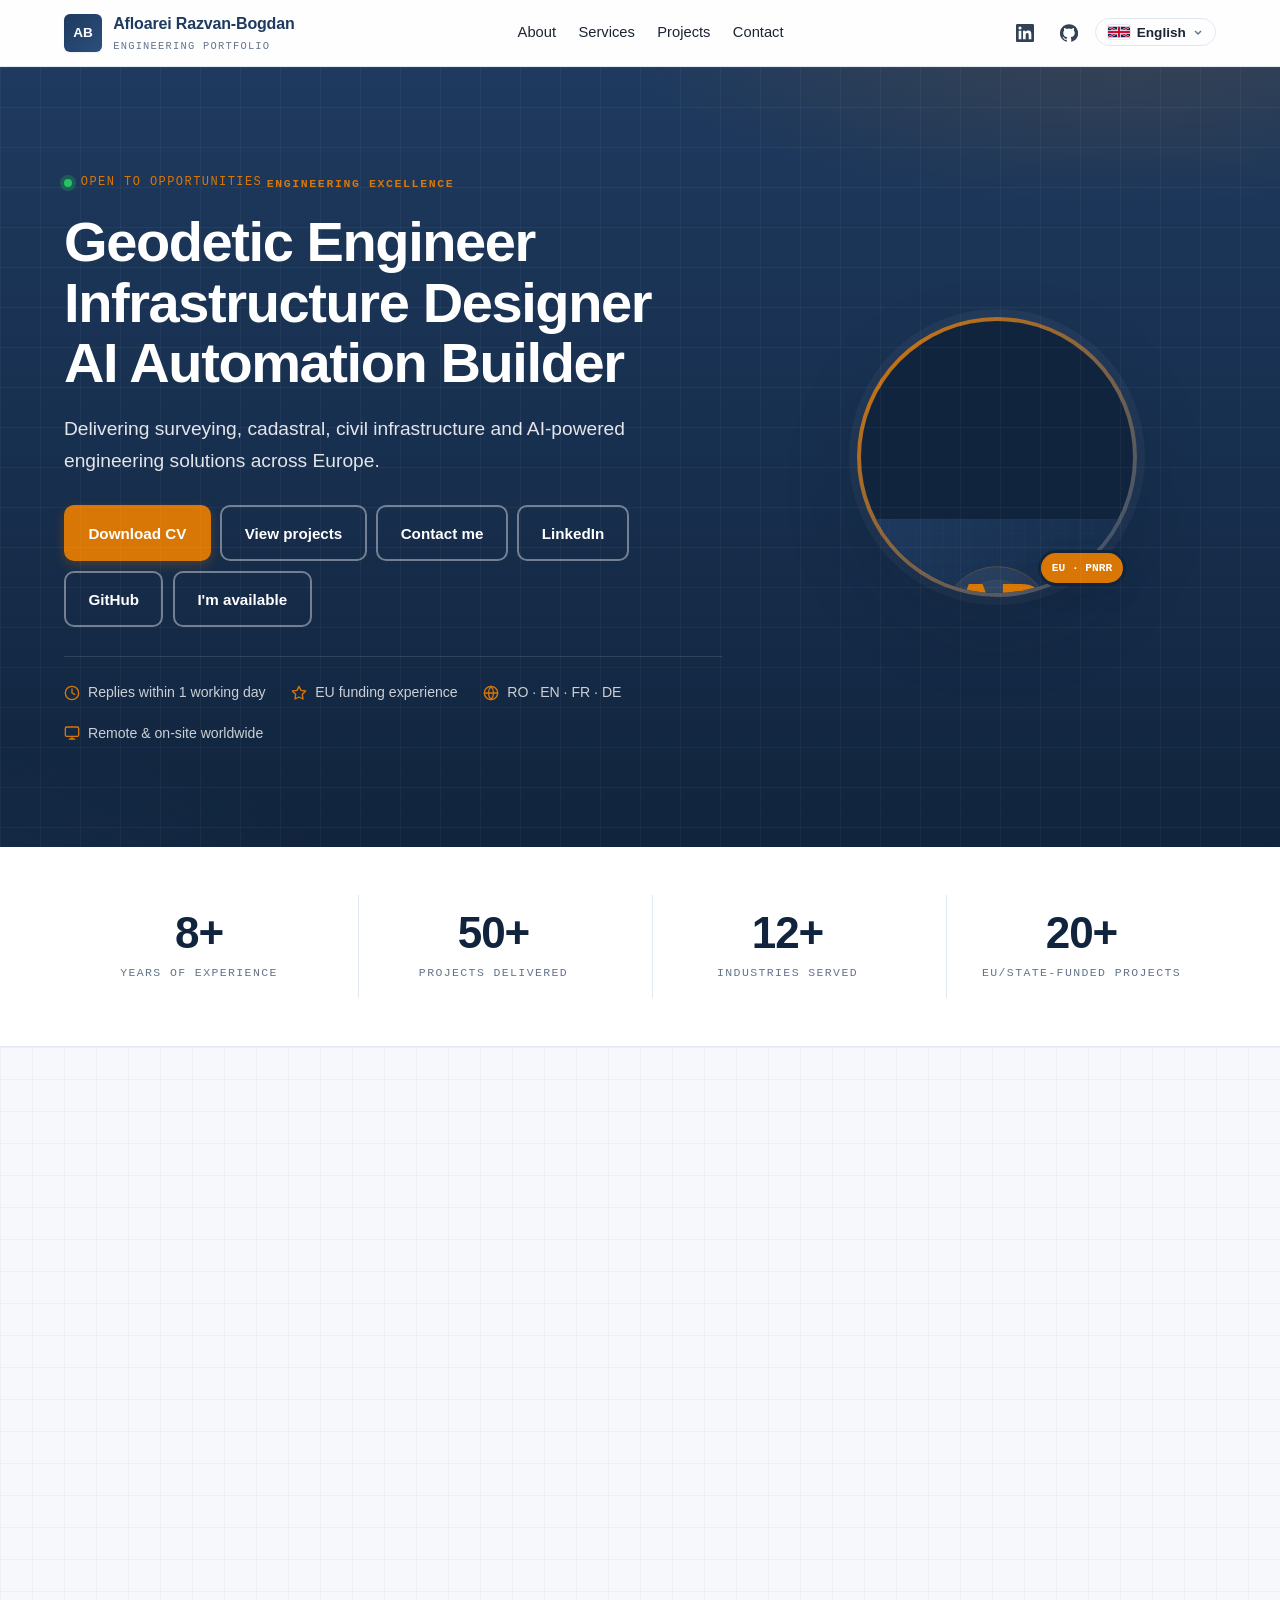
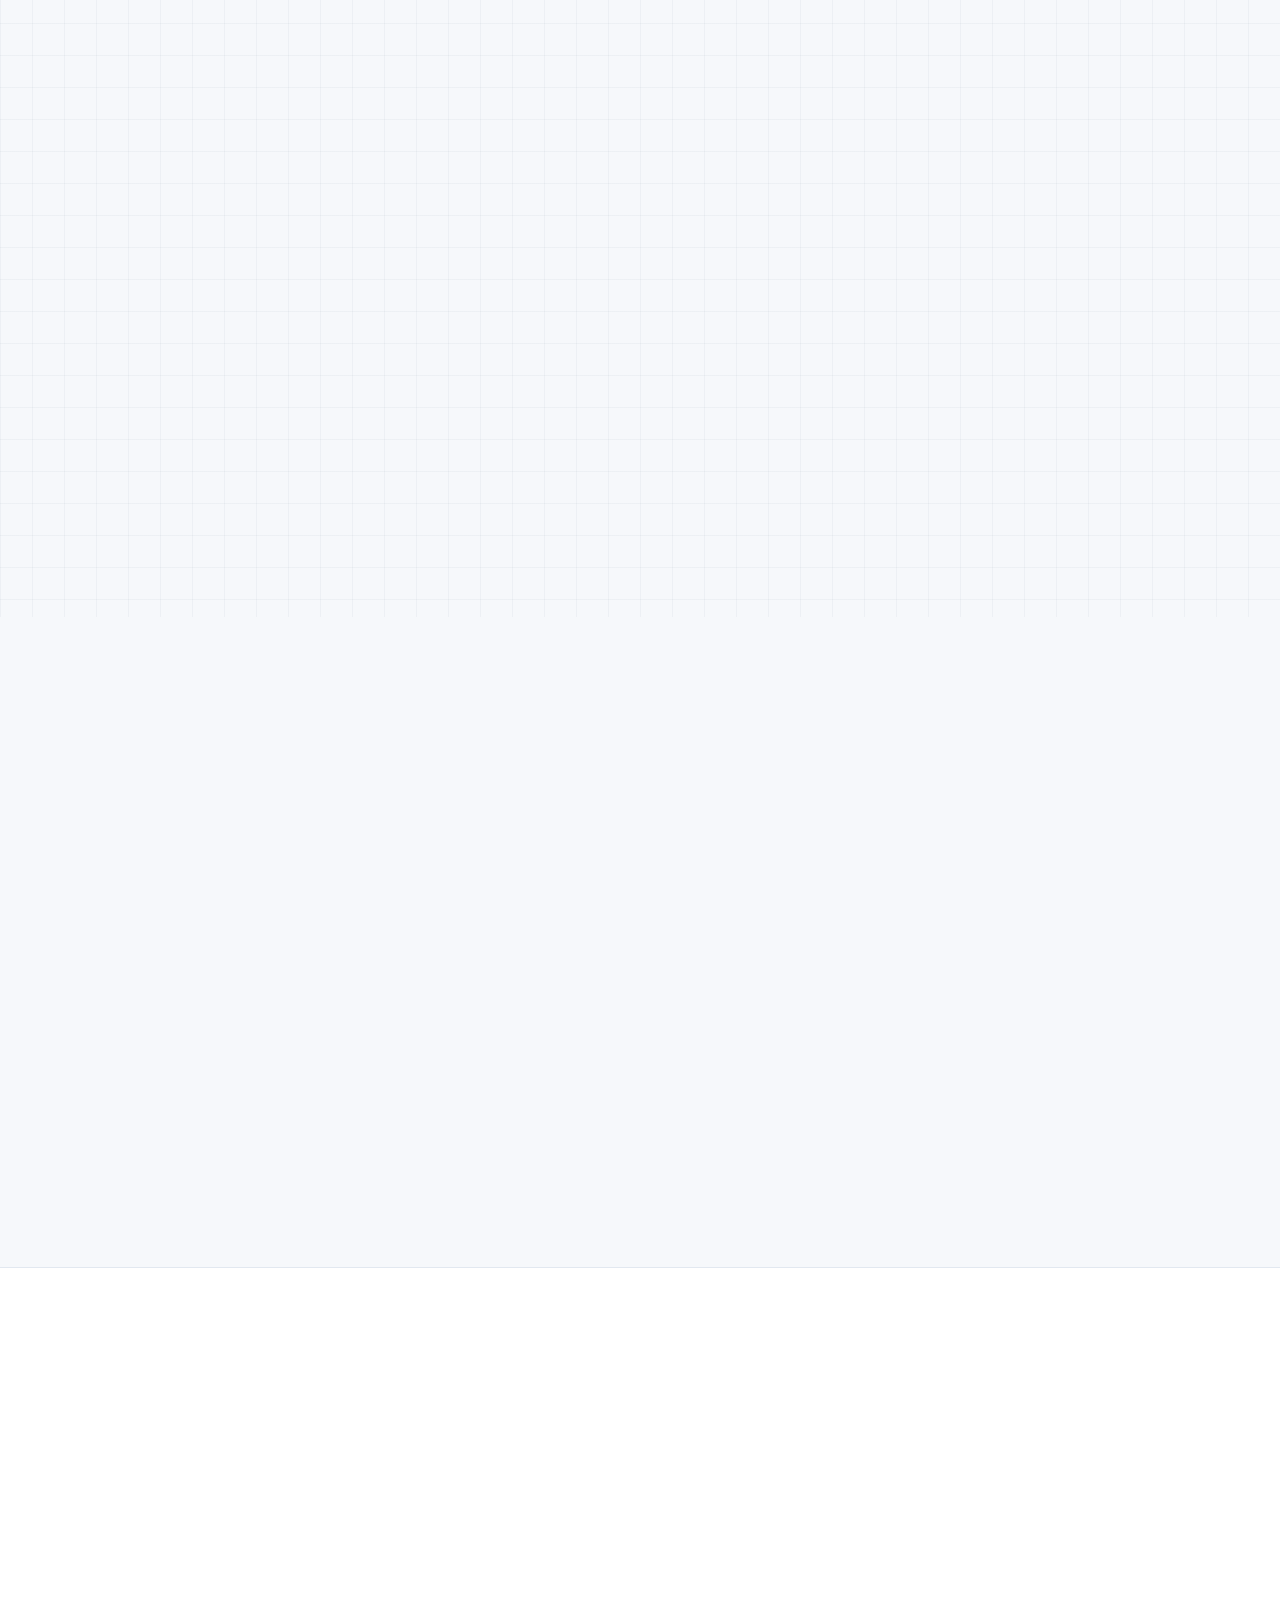
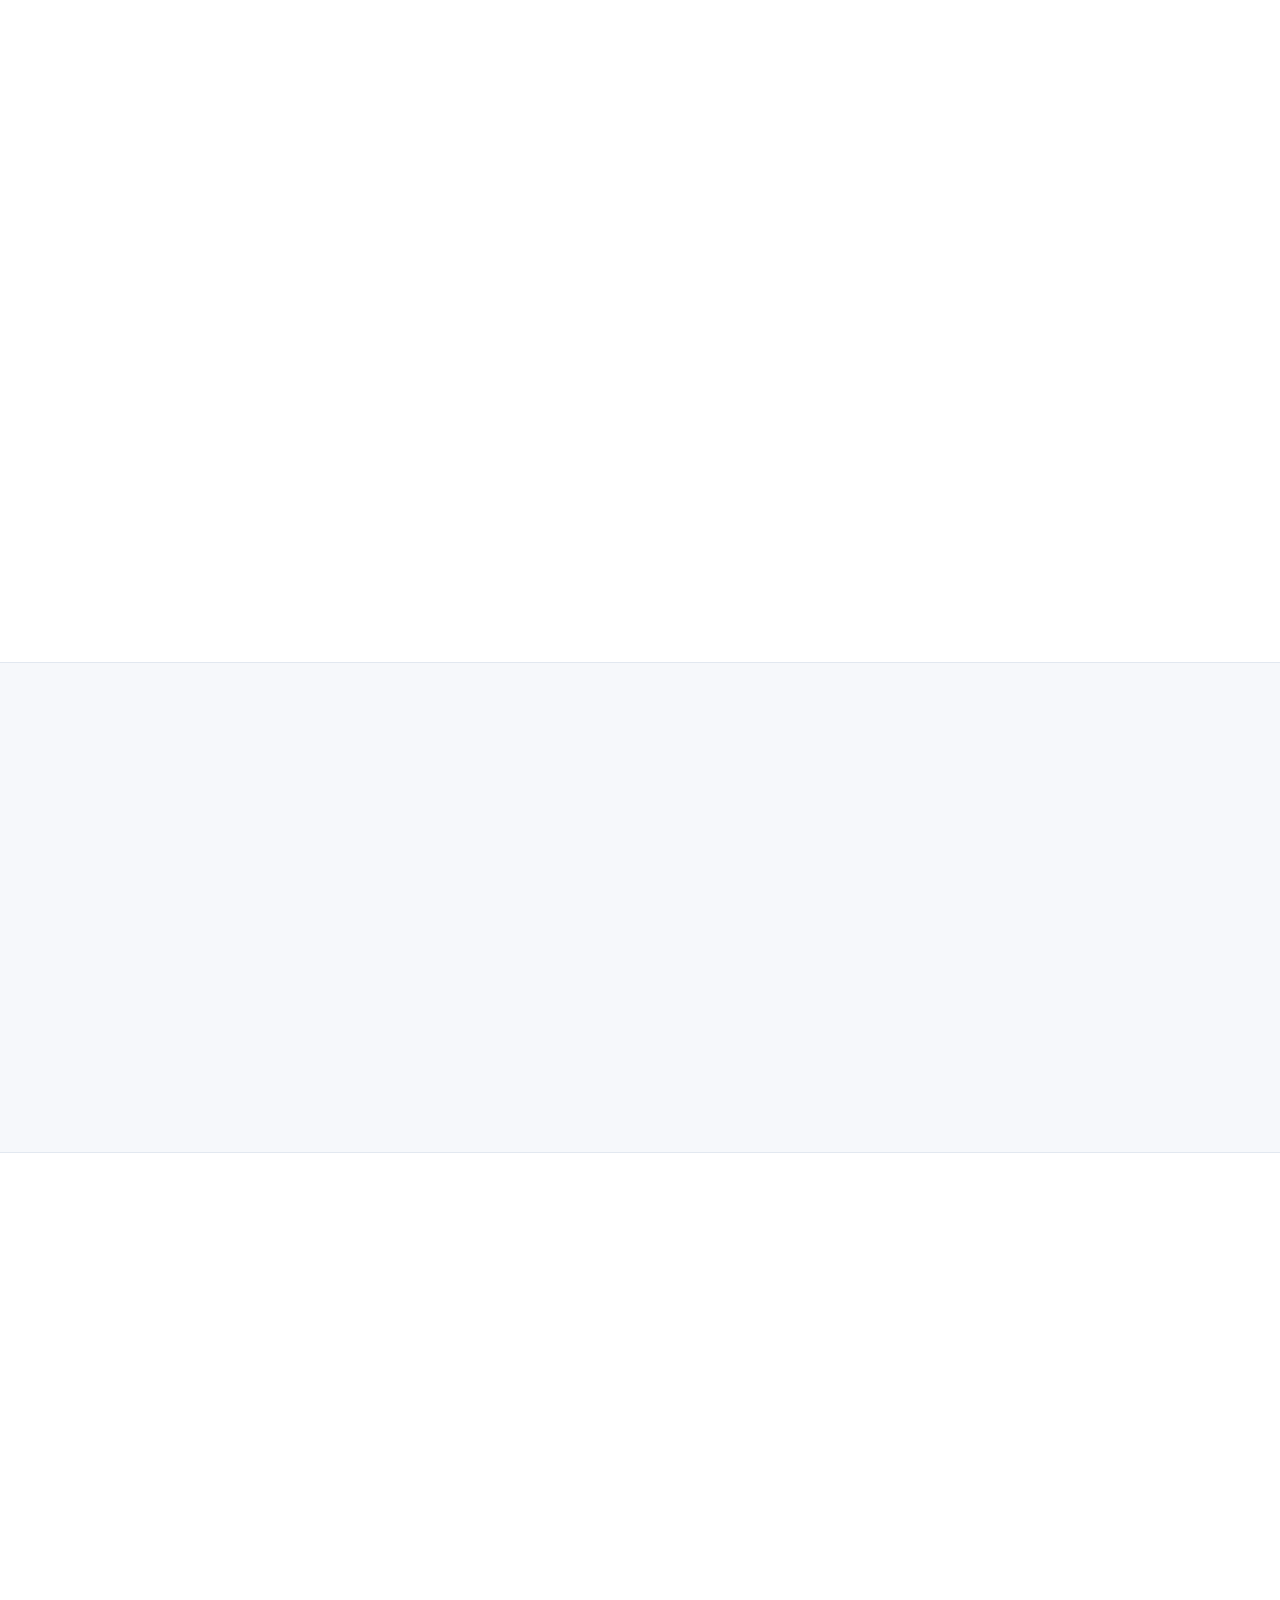
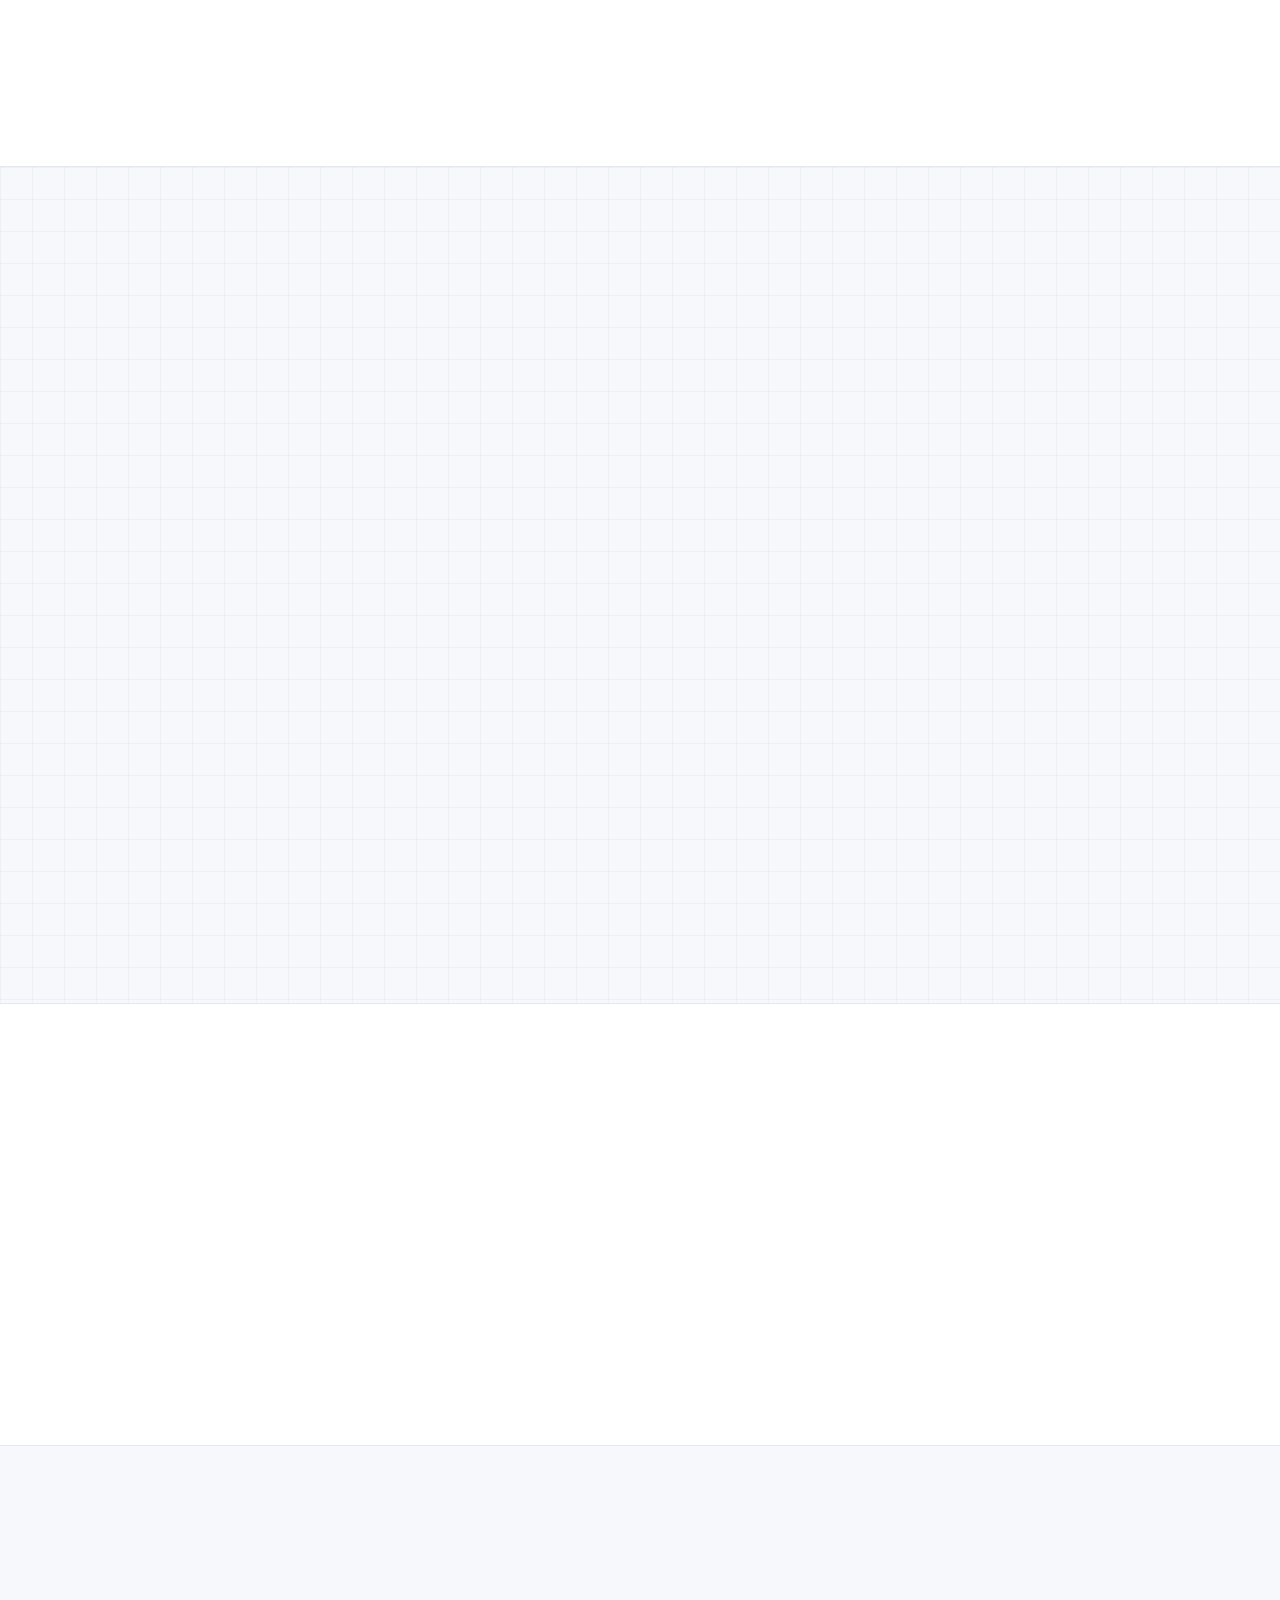
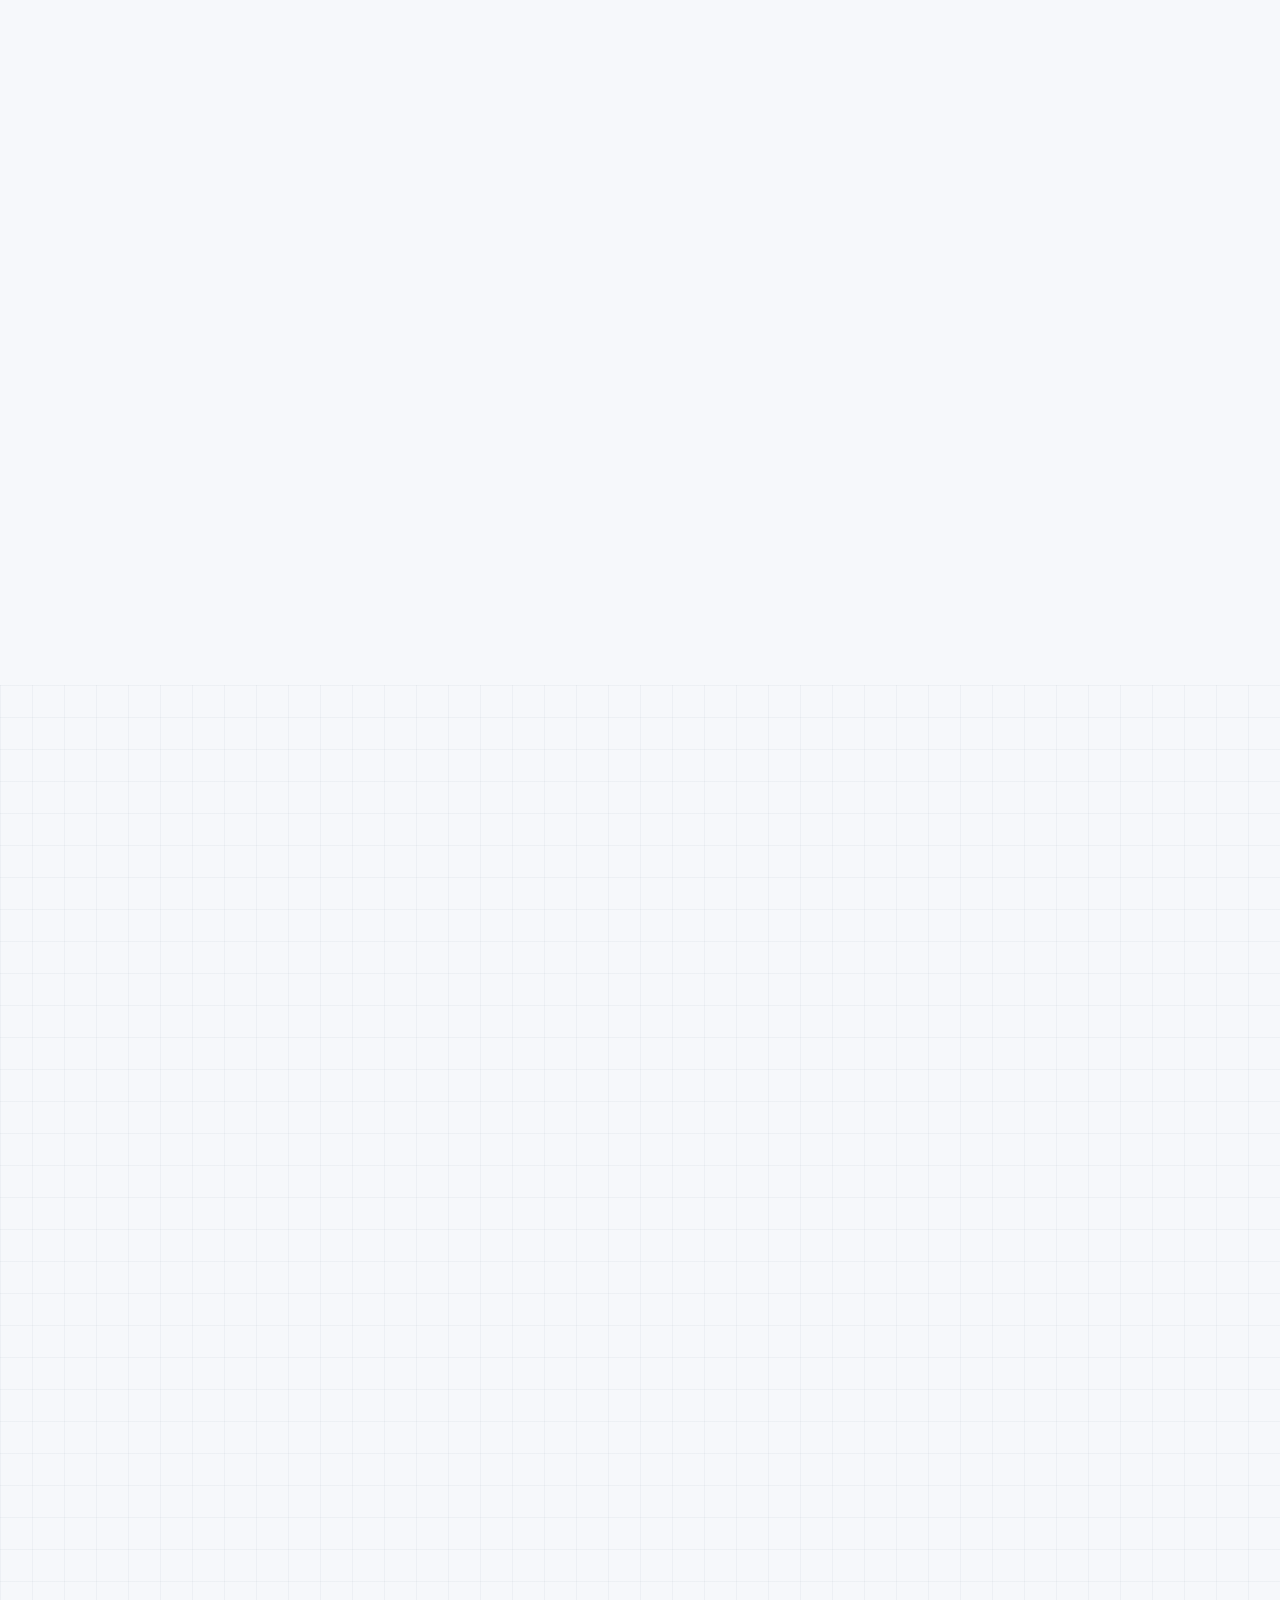
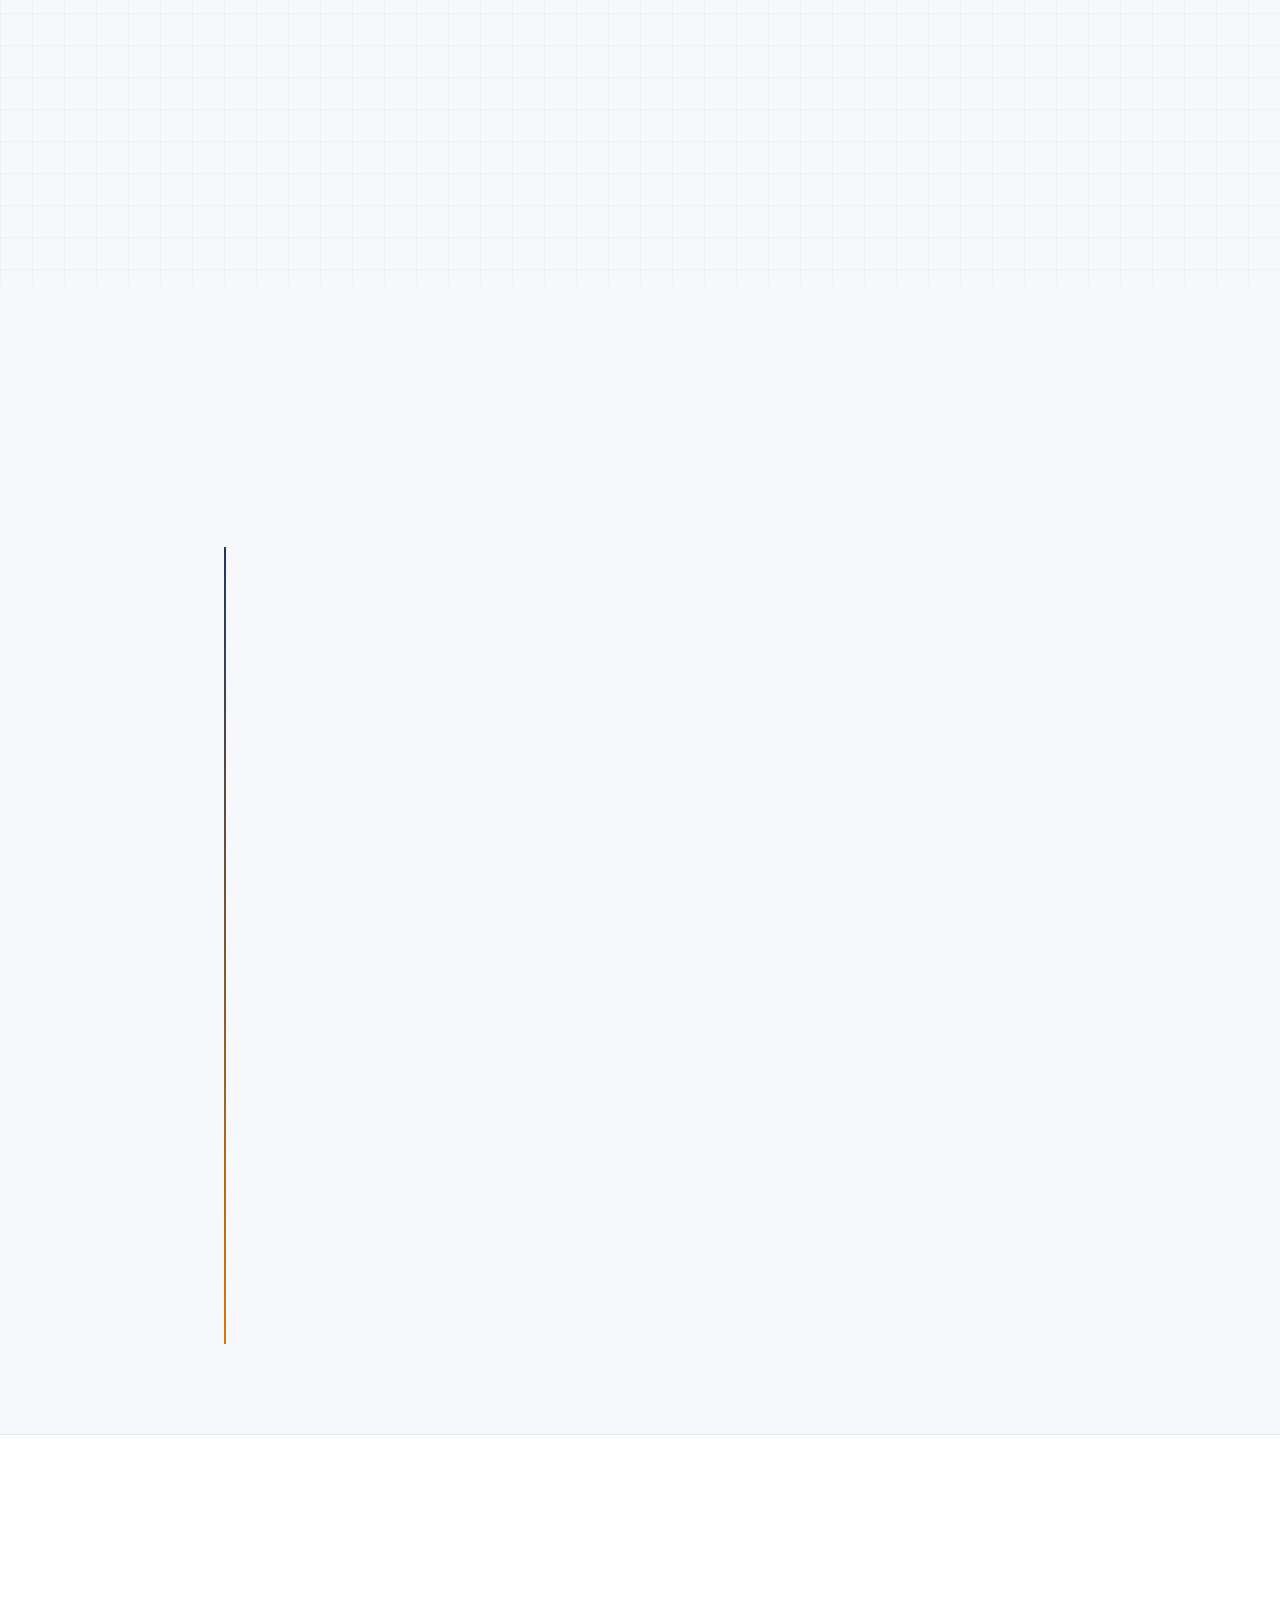
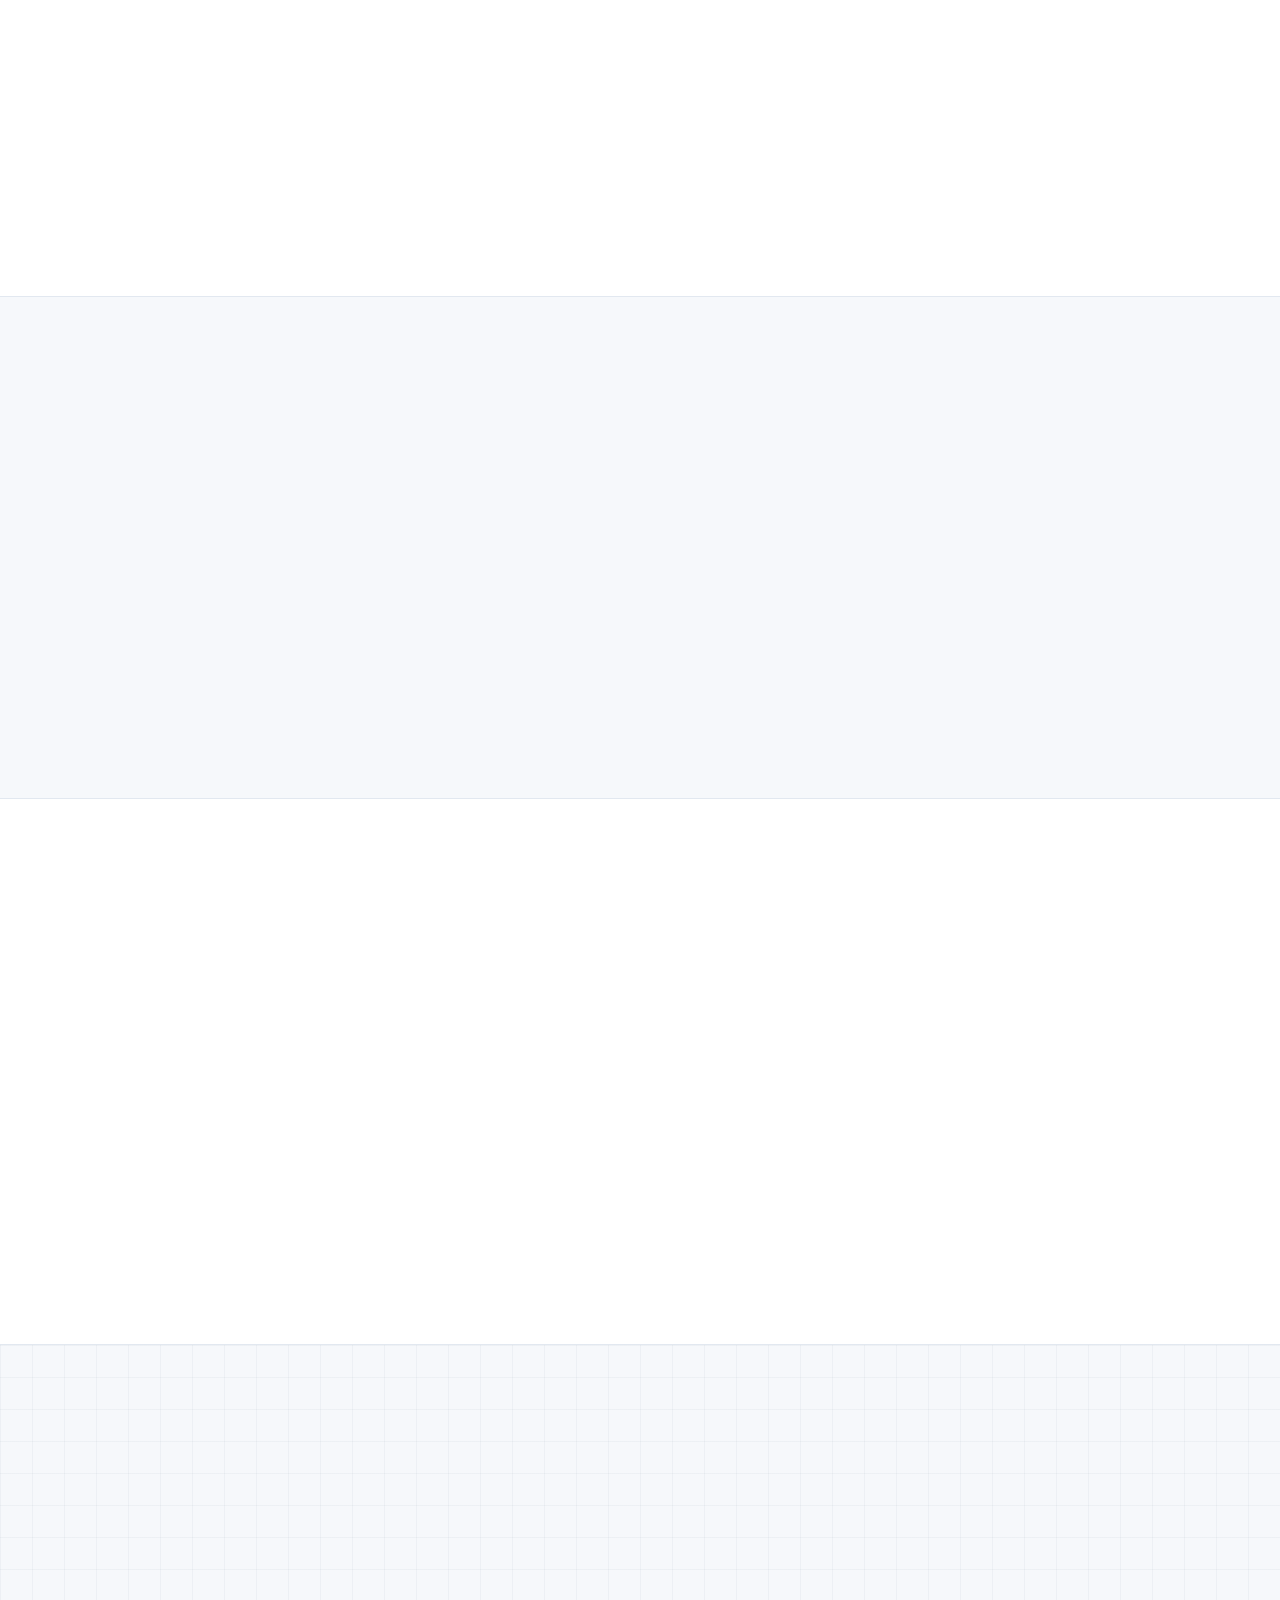
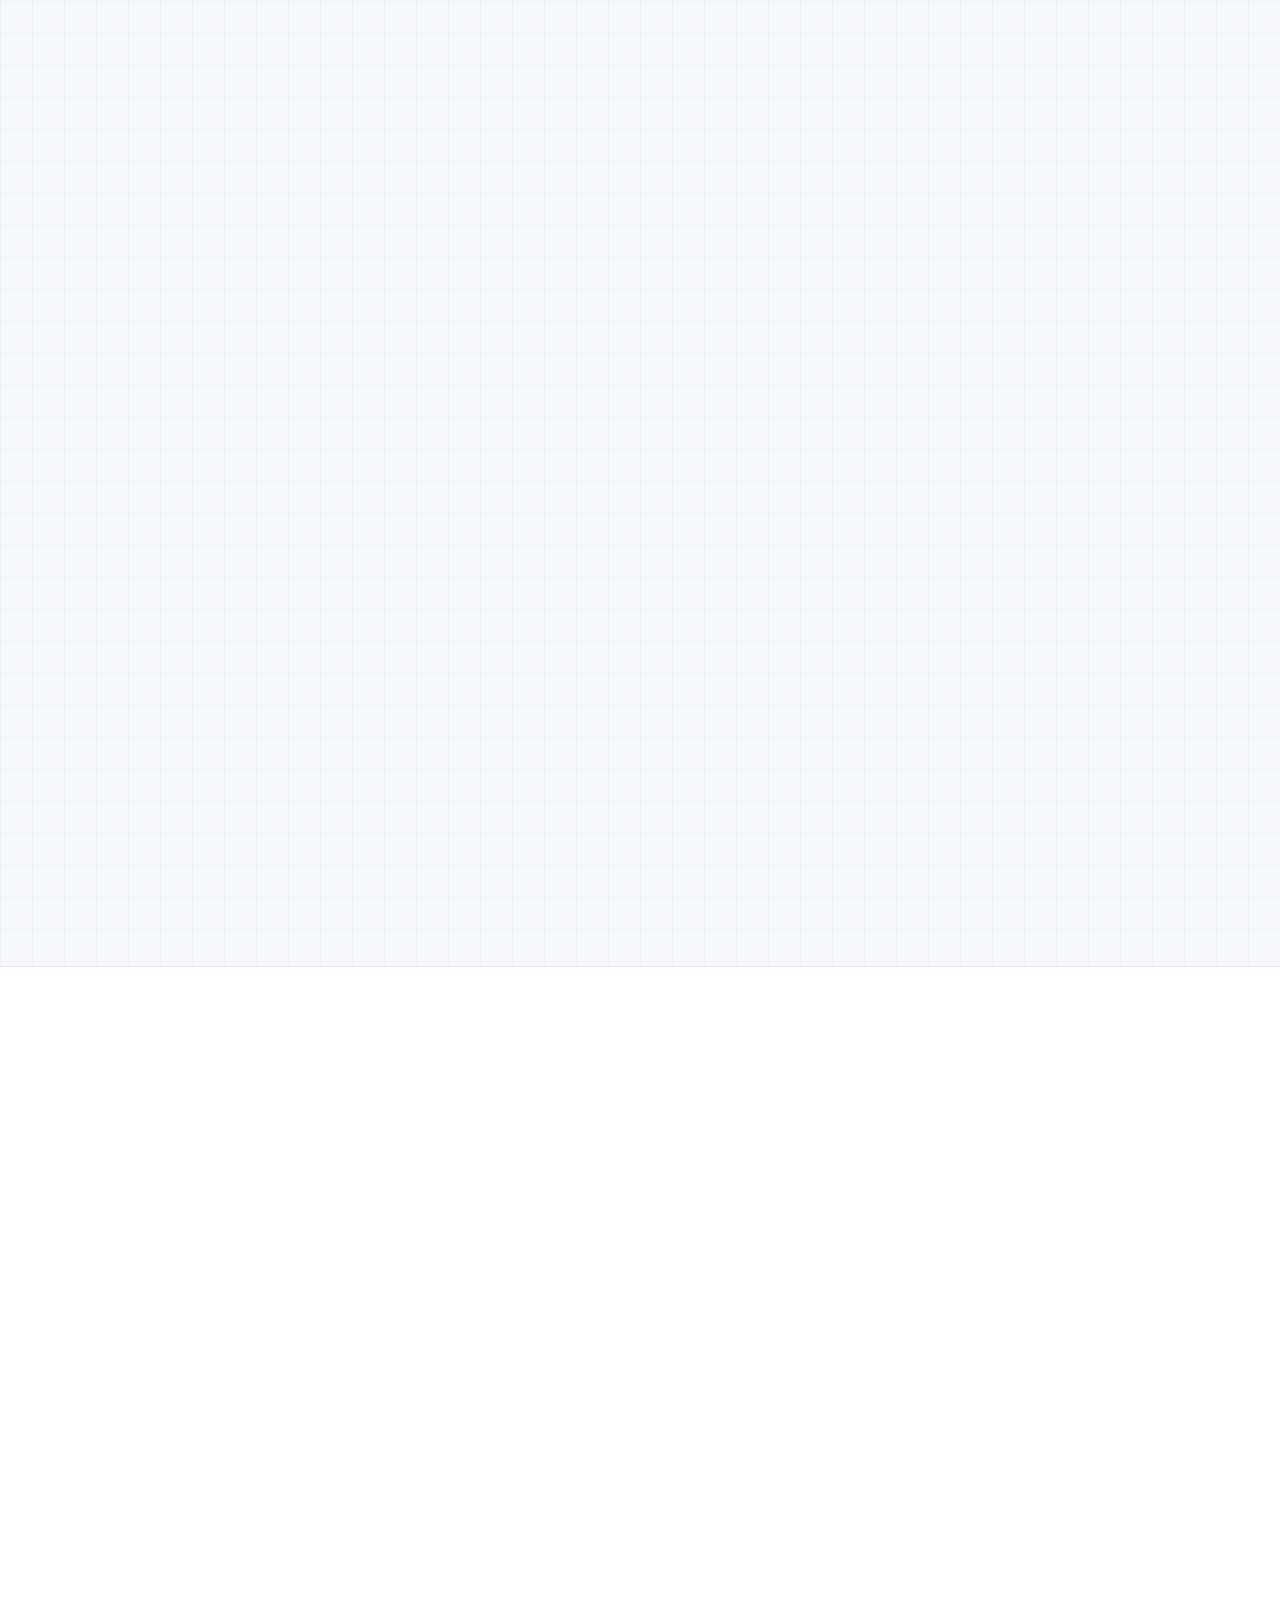
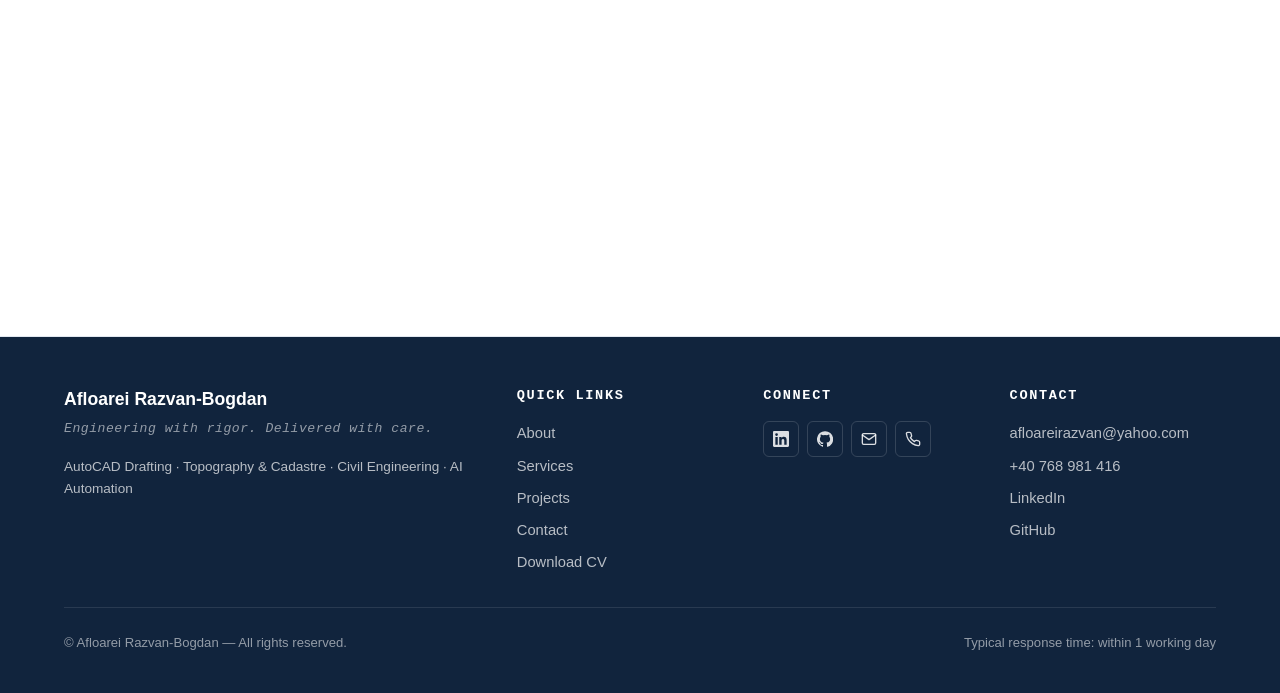
==== commit 7ce48361: "Fix visibility: content visible by default; reveal animation gated by js-reveal class. Replace <obje" ====
--- a/index.html
+++ b/index.html
@@ -27,6 +27,7 @@
 <meta name="twitter:image" content="https://ARazvan99.github.io/images/photo-placeholder.svg">
 
 <link rel="icon" type="image/svg+xml" href="data:image/svg+xml;utf8,<svg xmlns='http://www.w3.org/2000/svg' viewBox='0 0 64 64'><rect width='64' height='64' rx='12' fill='%231e3a5f'/><path d='M16 46V18l16 10 16-10v28' fill='none' stroke='%23d97706' stroke-width='4' stroke-linejoin='round'/></svg>">
+<script>document.documentElement.classList.add('js-reveal');</script>
 <link rel="stylesheet" href="style.css">
 
 <script type="application/ld+json">
@@ -92,25 +93,25 @@
 
       <div class="lang-dropdown">
         <button id="lang-toggle" class="lang-toggle" type="button" aria-haspopup="listbox" aria-expanded="false" aria-label="Language">
-          <span class="lang-flag" aria-hidden="true"><object type="image/svg+xml" data="assets/flags/gb.svg" style="width:100%;height:100%;pointer-events:none"></object></span>
+          <span class="lang-flag" aria-hidden="true"><img src="assets/flags/gb.svg" alt="" loading="eager" decoding="async" width="22" height="14"></span>
           <span class="lang-current">English</span>
           <svg class="lang-chevron" viewBox="0 0 10 10" fill="none" stroke="currentColor" stroke-width="1.5" aria-hidden="true"><path d="M2 4 L5 7 L8 4"/></svg>
         </button>
         <ul class="lang-menu" role="listbox" aria-label="Select language">
           <li role="option" data-lang="en" tabindex="0">
-            <span class="lang-flag"><object type="image/svg+xml" data="assets/flags/gb.svg" style="width:100%;height:100%;pointer-events:none"></object></span>
+            <span class="lang-flag"><img src="assets/flags/gb.svg" alt="" loading="lazy" decoding="async" width="22" height="14"></span>
             <span>English</span>
           </li>
           <li role="option" data-lang="ro" tabindex="0">
-            <span class="lang-flag"><object type="image/svg+xml" data="assets/flags/ro.svg" style="width:100%;height:100%;pointer-events:none"></object></span>
+            <span class="lang-flag"><img src="assets/flags/ro.svg" alt="" loading="lazy" decoding="async" width="22" height="14"></span>
             <span>Română</span>
           </li>
           <li role="option" data-lang="fr" tabindex="0">
-            <span class="lang-flag"><object type="image/svg+xml" data="assets/flags/fr.svg" style="width:100%;height:100%;pointer-events:none"></object></span>
+            <span class="lang-flag"><img src="assets/flags/fr.svg" alt="" loading="lazy" decoding="async" width="22" height="14"></span>
             <span>Français</span>
           </li>
           <li role="option" data-lang="de" tabindex="0">
-            <span class="lang-flag"><object type="image/svg+xml" data="assets/flags/de.svg" style="width:100%;height:100%;pointer-events:none"></object></span>
+            <span class="lang-flag"><img src="assets/flags/de.svg" alt="" loading="lazy" decoding="async" width="22" height="14"></span>
             <span>Deutsch</span>
           </li>
         </ul>
@@ -548,19 +549,19 @@
     </header>
     <div class="lang-grid">
       <div class="lang-card reveal">
-        <div class="flag"><object type="image/svg+xml" data="assets/flags/ro.svg" style="width:100%;height:100%;pointer-events:none" aria-label="Romania"></object></div>
+        <div class="flag"><img src="assets/flags/ro.svg" alt="Romania" loading="lazy" decoding="async" width="56" height="36"></div>
         <h3 data-i18n="languages.ro.name">Romanian</h3>
         <span class="level" data-i18n="languages.ro.level">Native (C2)</span>
         <div class="lang-bar" aria-hidden="true"><span class="on"></span><span class="on"></span><span class="on"></span><span class="on"></span><span class="on"></span></div>
       </div>
       <div class="lang-card reveal">
-        <div class="flag"><object type="image/svg+xml" data="assets/flags/gb.svg" style="width:100%;height:100%;pointer-events:none" aria-label="United Kingdom"></object></div>
+        <div class="flag"><img src="assets/flags/gb.svg" alt="United Kingdom" loading="lazy" decoding="async" width="56" height="36"></div>
         <h3 data-i18n="languages.en.name">English</h3>
         <span class="level" data-i18n="languages.en.level">Professional (C1)</span>
         <div class="lang-bar" aria-hidden="true"><span class="on"></span><span class="on"></span><span class="on"></span><span class="on"></span><span></span></div>
       </div>
       <div class="lang-card reveal">
-        <div class="flag"><object type="image/svg+xml" data="assets/flags/fr.svg" style="width:100%;height:100%;pointer-events:none" aria-label="France"></object></div>
+        <div class="flag"><img src="assets/flags/fr.svg" alt="France" loading="lazy" decoding="async" width="56" height="36"></div>
         <h3 data-i18n="languages.fr.name">French</h3>
         <span class="level" data-i18n="languages.fr.level">Basic (A2)</span>
         <div class="lang-bar" aria-hidden="true"><span class="on"></span><span></span><span></span><span></span><span></span></div>
--- a/style.css
+++ b/style.css
@@ -278,8 +278,9 @@
   display: inline-block;
   box-shadow: 0 0 0 1px rgba(0,0,0,.08);
   flex-shrink: 0;
-}
-.lang-flag svg { width: 100%; height: 100%; display: block; }
+  background: #fff;
+}
+.lang-flag svg, .lang-flag img { width: 100%; height: 100%; display: block; }
 .lang-chevron {
   width: 10px; height: 10px;
   transition: transform var(--t-fast) var(--ease);
@@ -998,7 +999,7 @@
   overflow: hidden;
   box-shadow: 0 0 0 1px rgba(0,0,0,.08);
 }
-.lang-card .flag svg { width: 100%; height: 100%; display: block; }
+.lang-card .flag svg, .lang-card .flag img { width: 100%; height: 100%; display: block; }
 .lang-card h3 {
   margin: 0 0 .25rem;
   font-size: 1.1rem;
@@ -1613,15 +1614,25 @@
 }
 .project-nav .next { text-align: right; align-items: flex-end; }
 
-/* ---------- Scroll reveal ---------- */
+/* ---------- Scroll reveal ----------
+   Default state: visible (so content shows even if JS fails / is slow).
+   The .js-reveal class is added to <html> by an early script; only then
+   do .reveal elements start hidden and animate in via IntersectionObserver. */
 .reveal {
-  opacity: 0;
-  transform: translateY(20px);
-  transition: opacity .7s var(--ease), transform .7s var(--ease);
-}
-.reveal.is-visible {
   opacity: 1;
-  transform: translateY(0);
+  transform: none;
+}
+@media (prefers-reduced-motion: no-preference) {
+  html.js-reveal .reveal {
+    opacity: 0;
+    transform: translateY(16px);
+    transition: opacity .55s var(--ease), transform .55s var(--ease);
+    will-change: opacity, transform;
+  }
+  html.js-reveal .reveal.is-visible {
+    opacity: 1;
+    transform: translateY(0);
+  }
 }
 
 /* ---------- Print (for cv.html) ---------- */
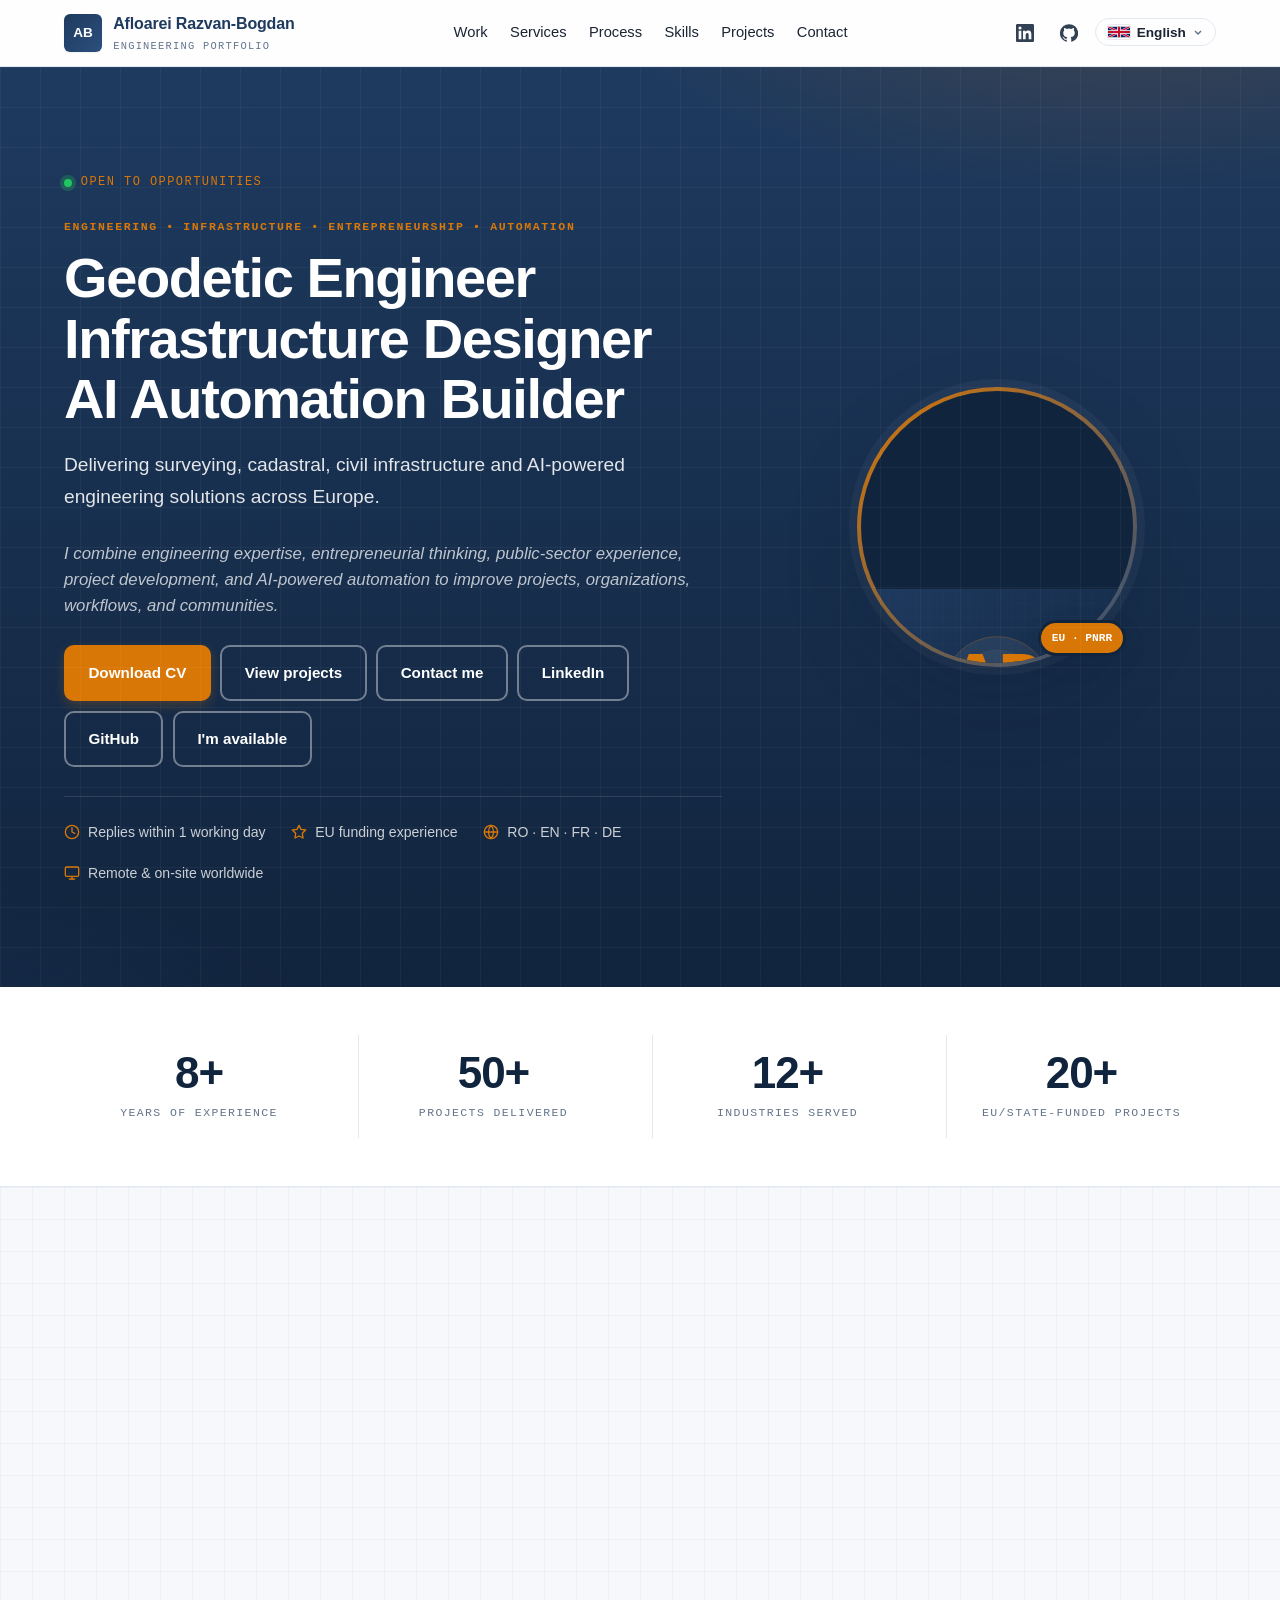
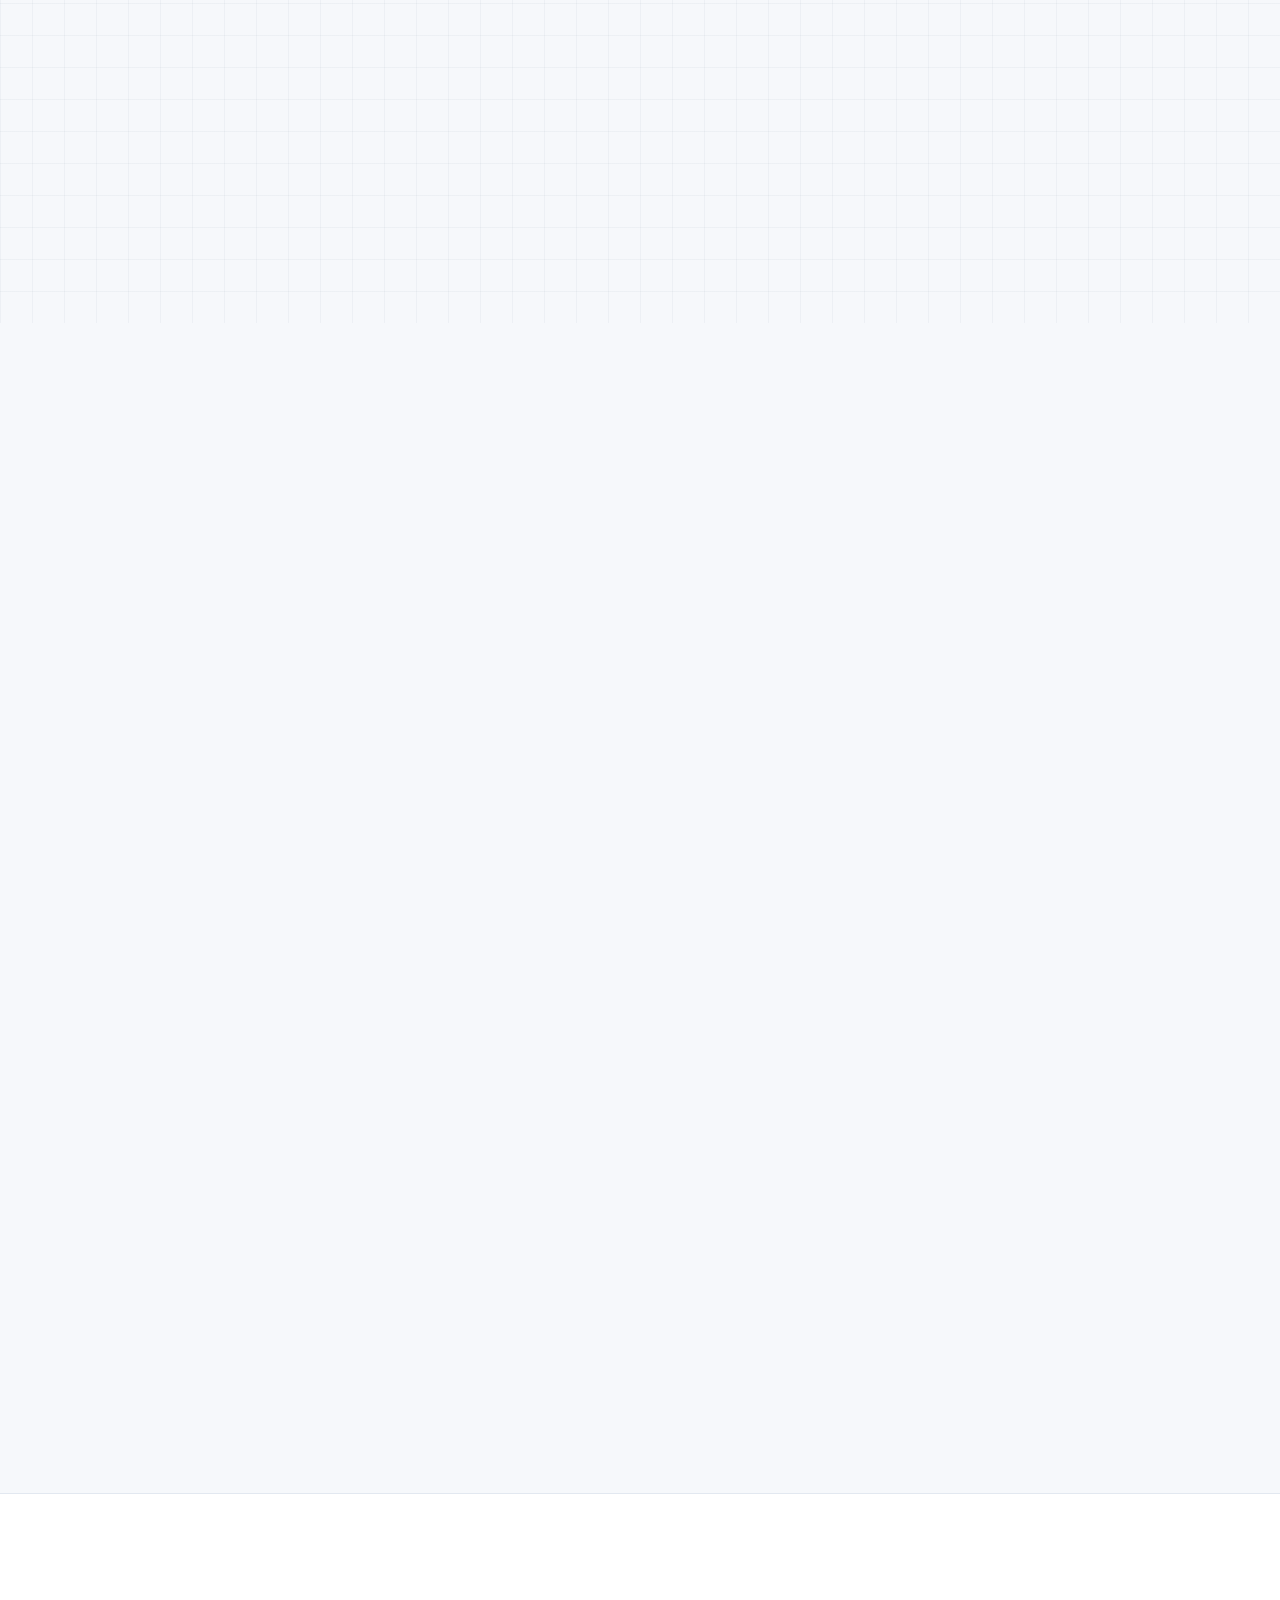
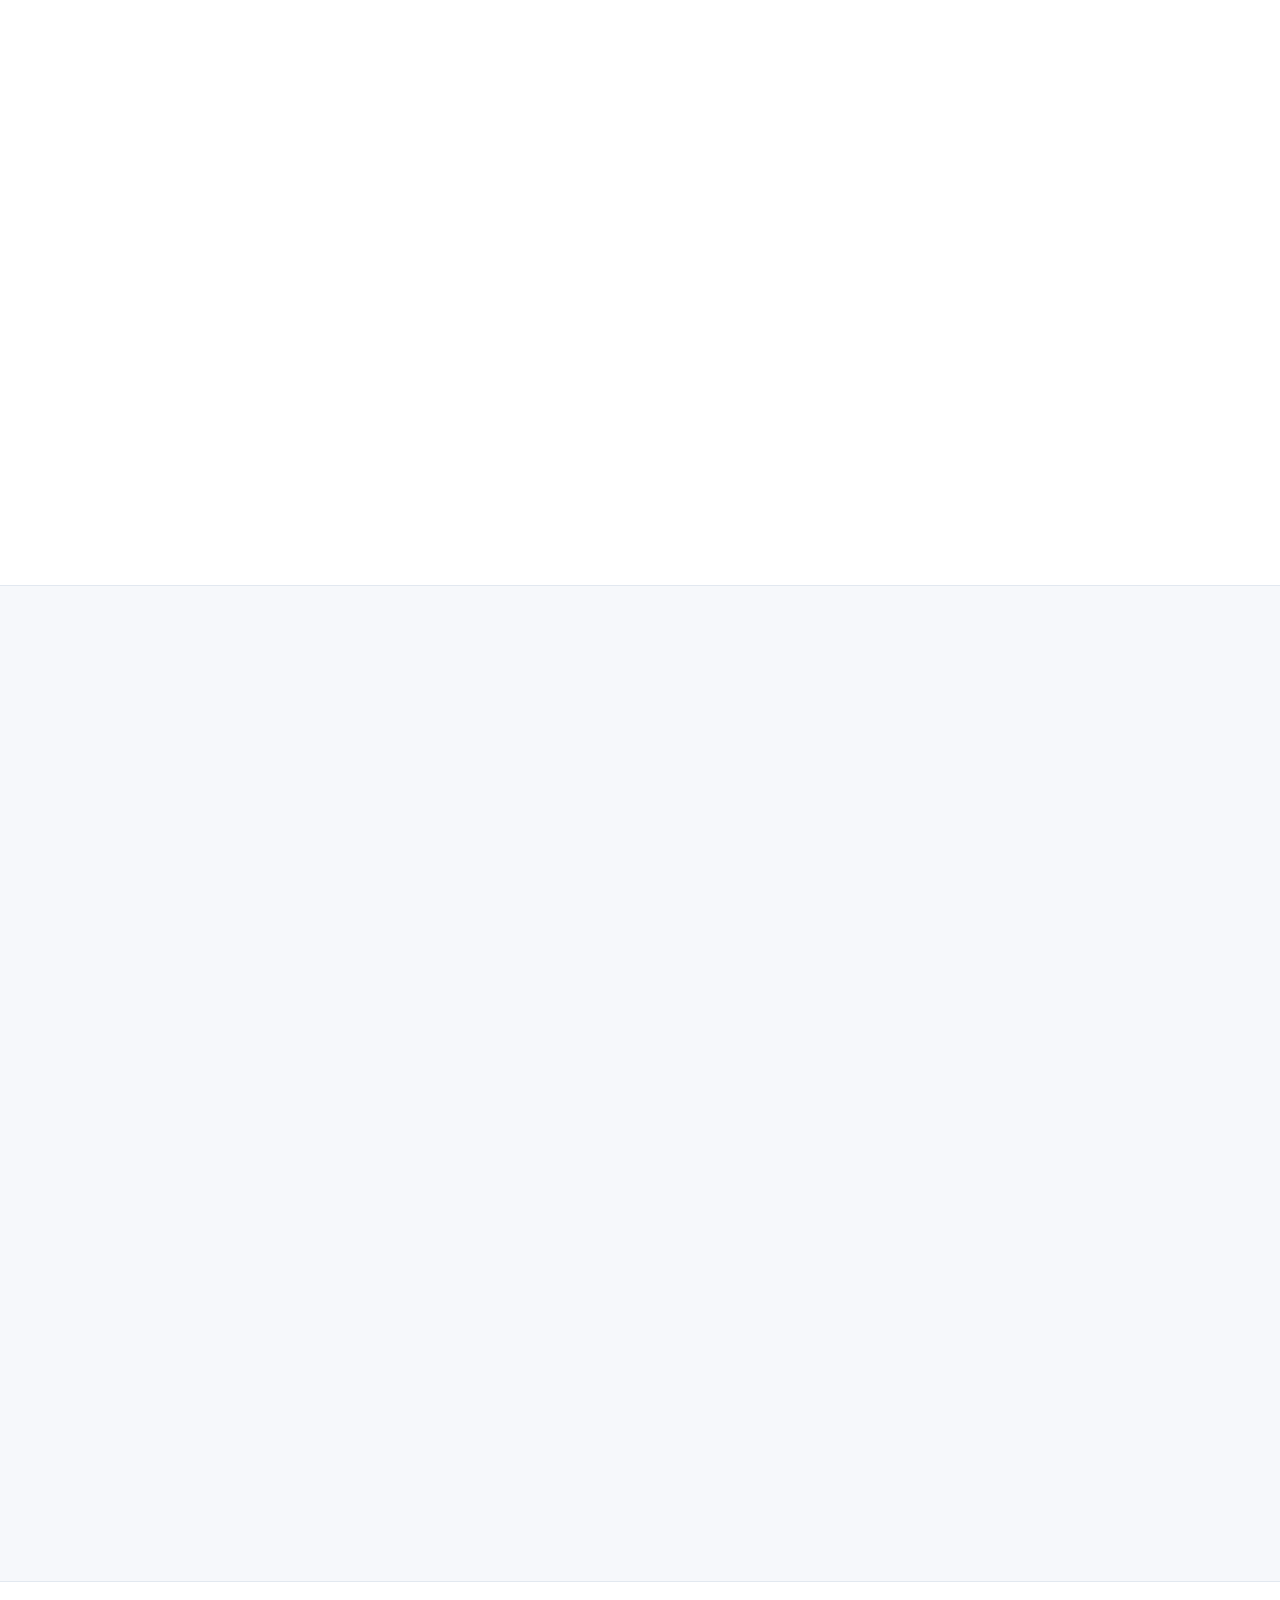
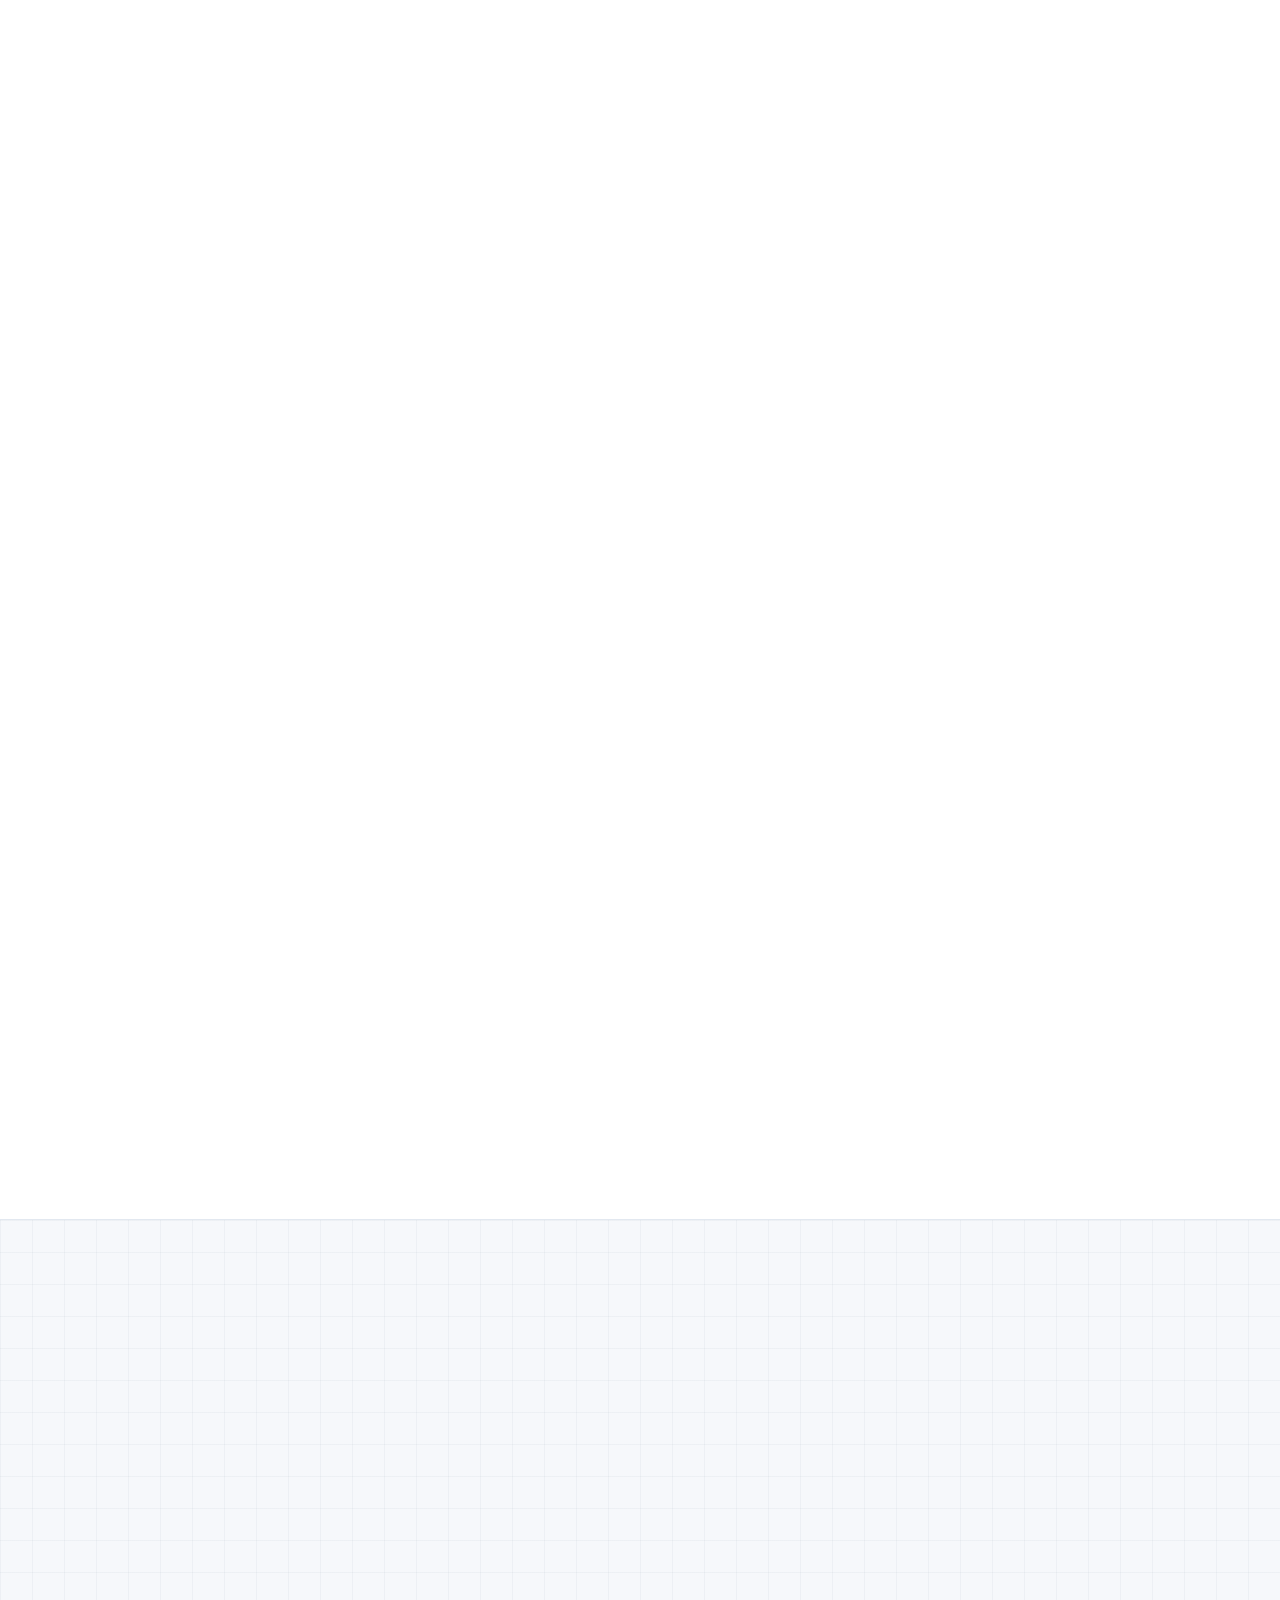
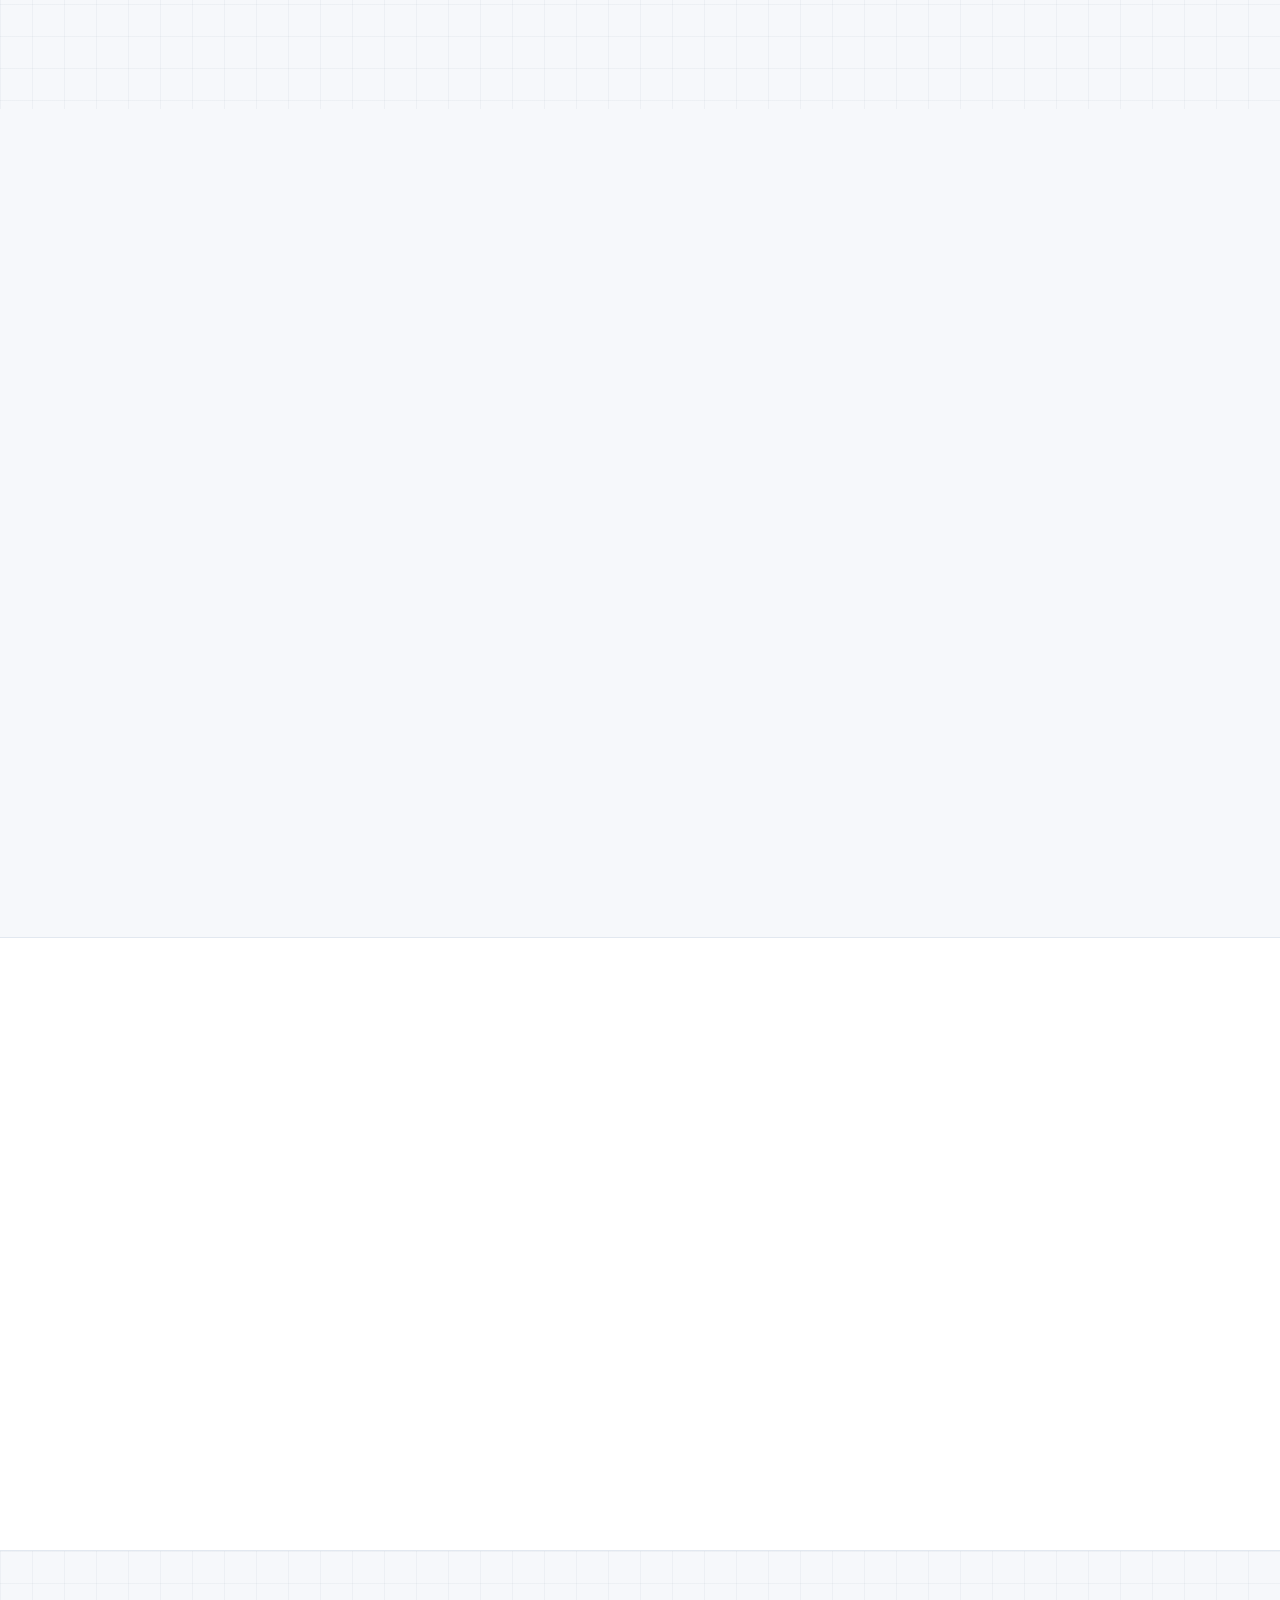
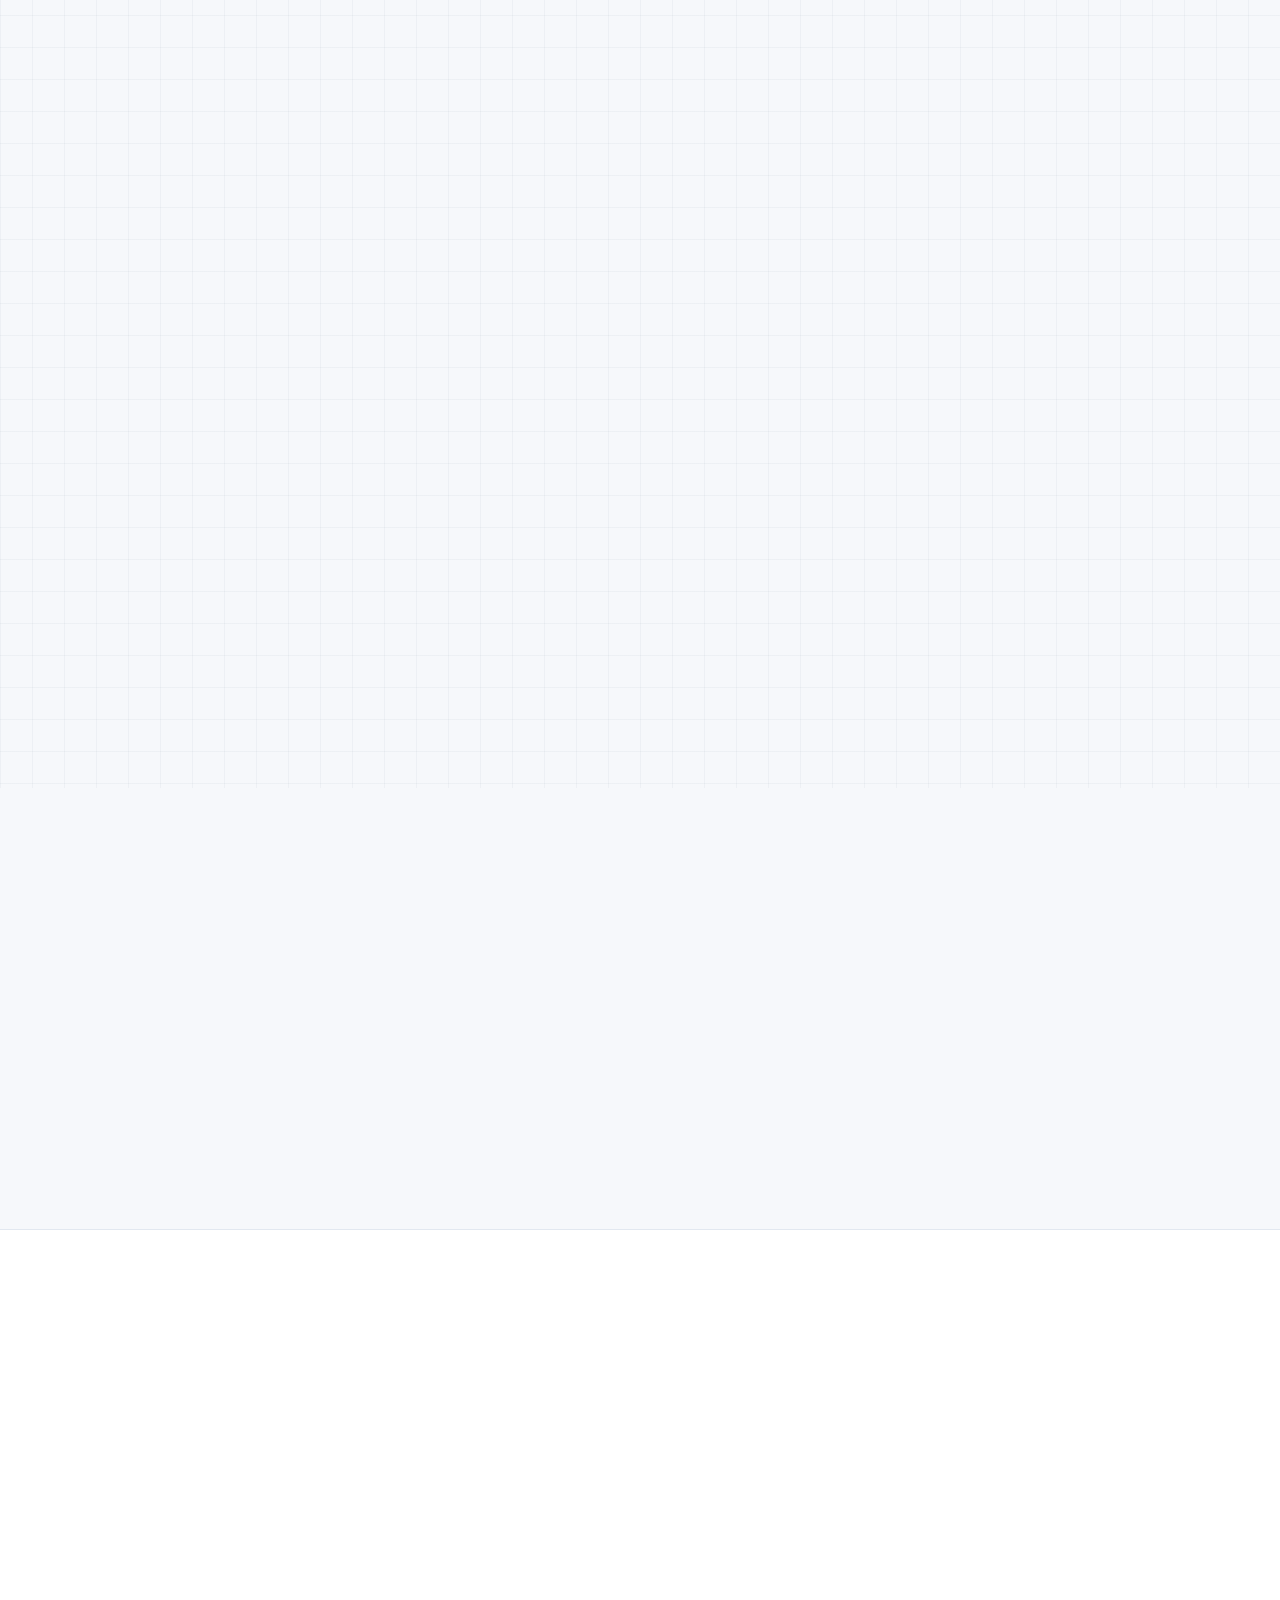
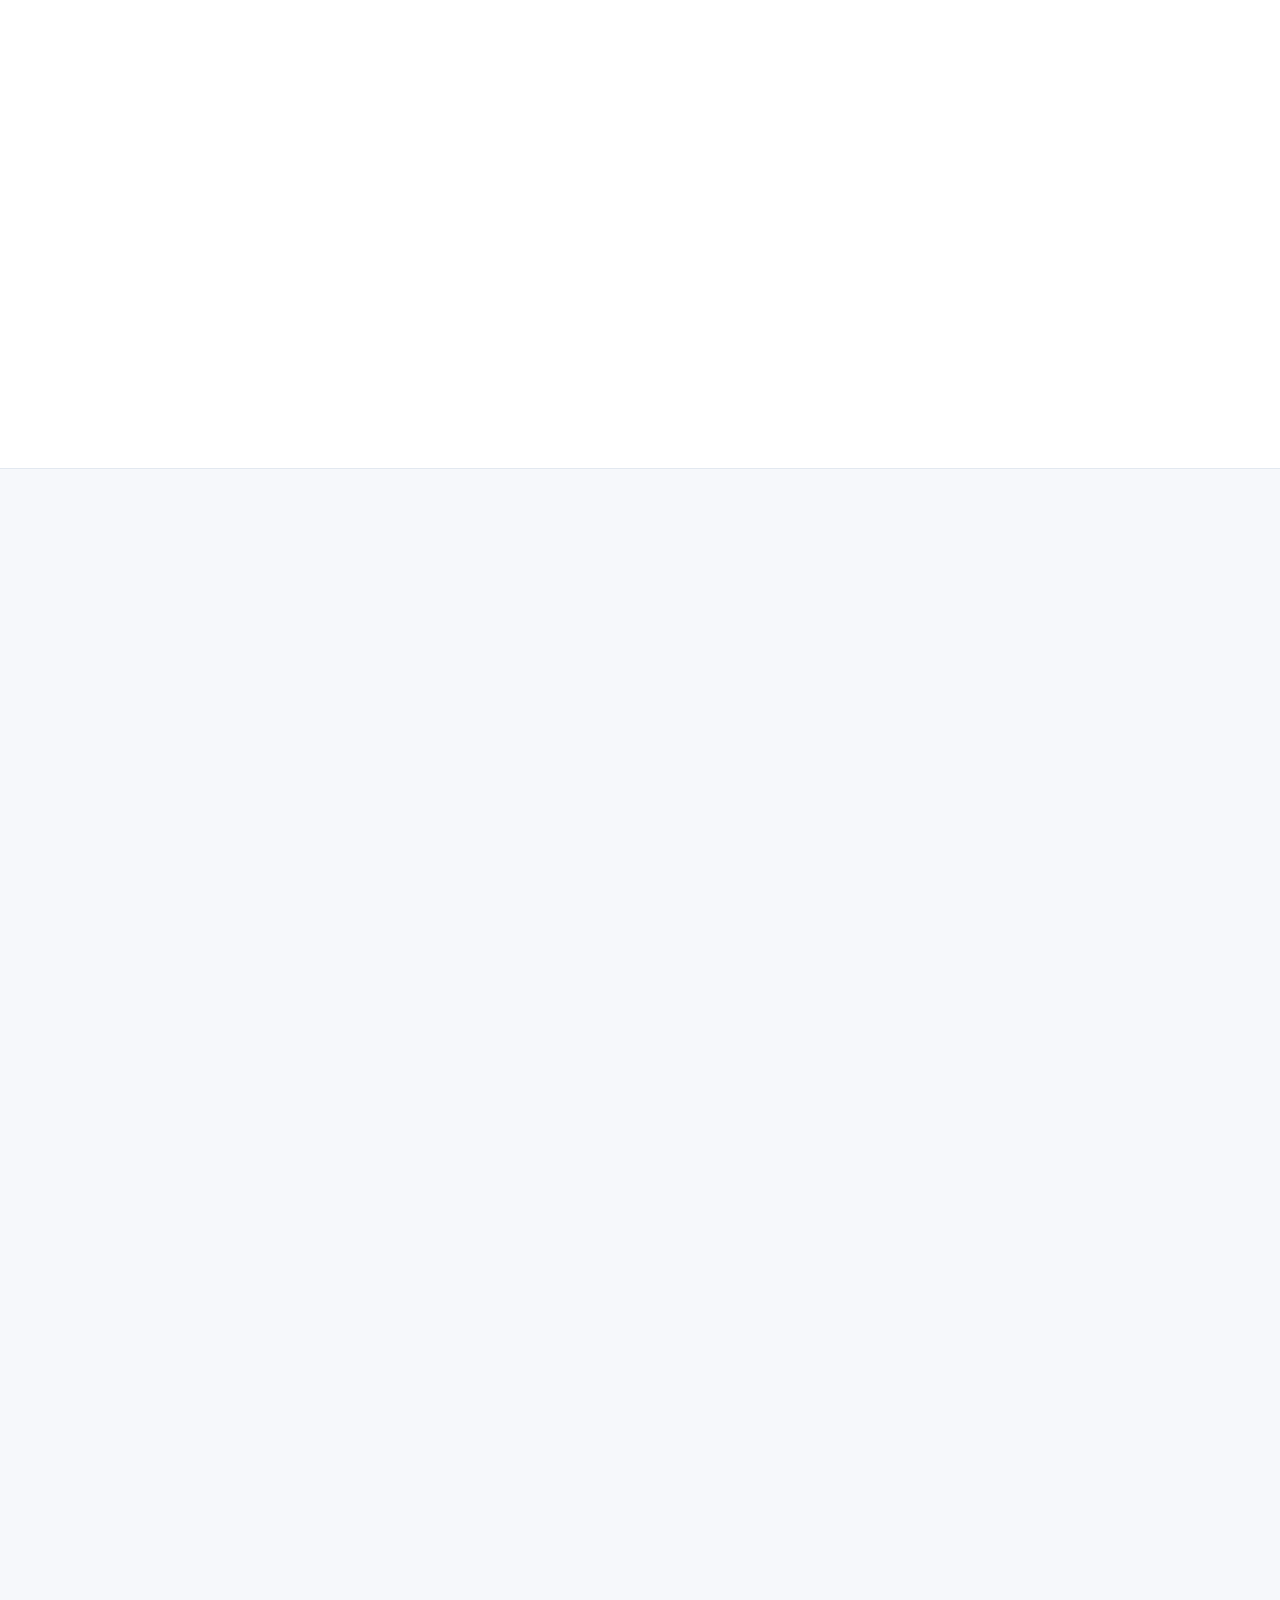
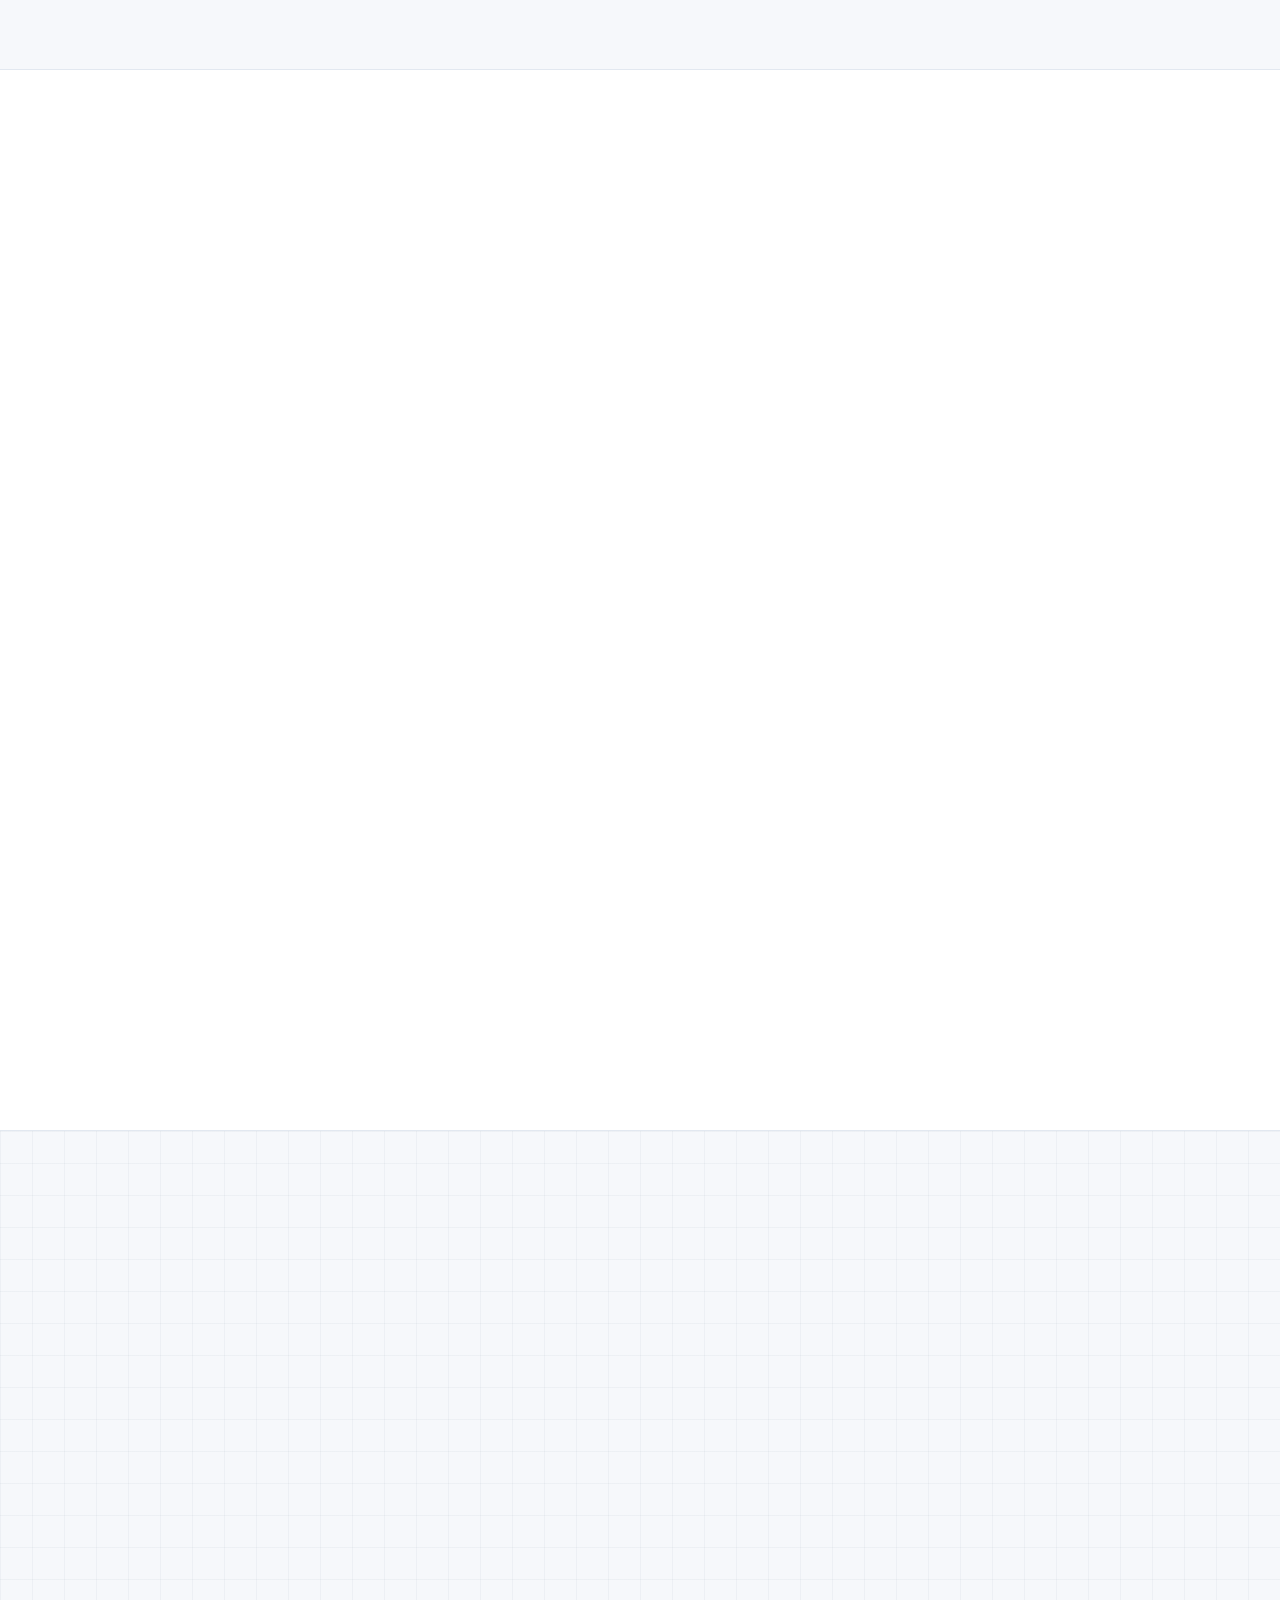
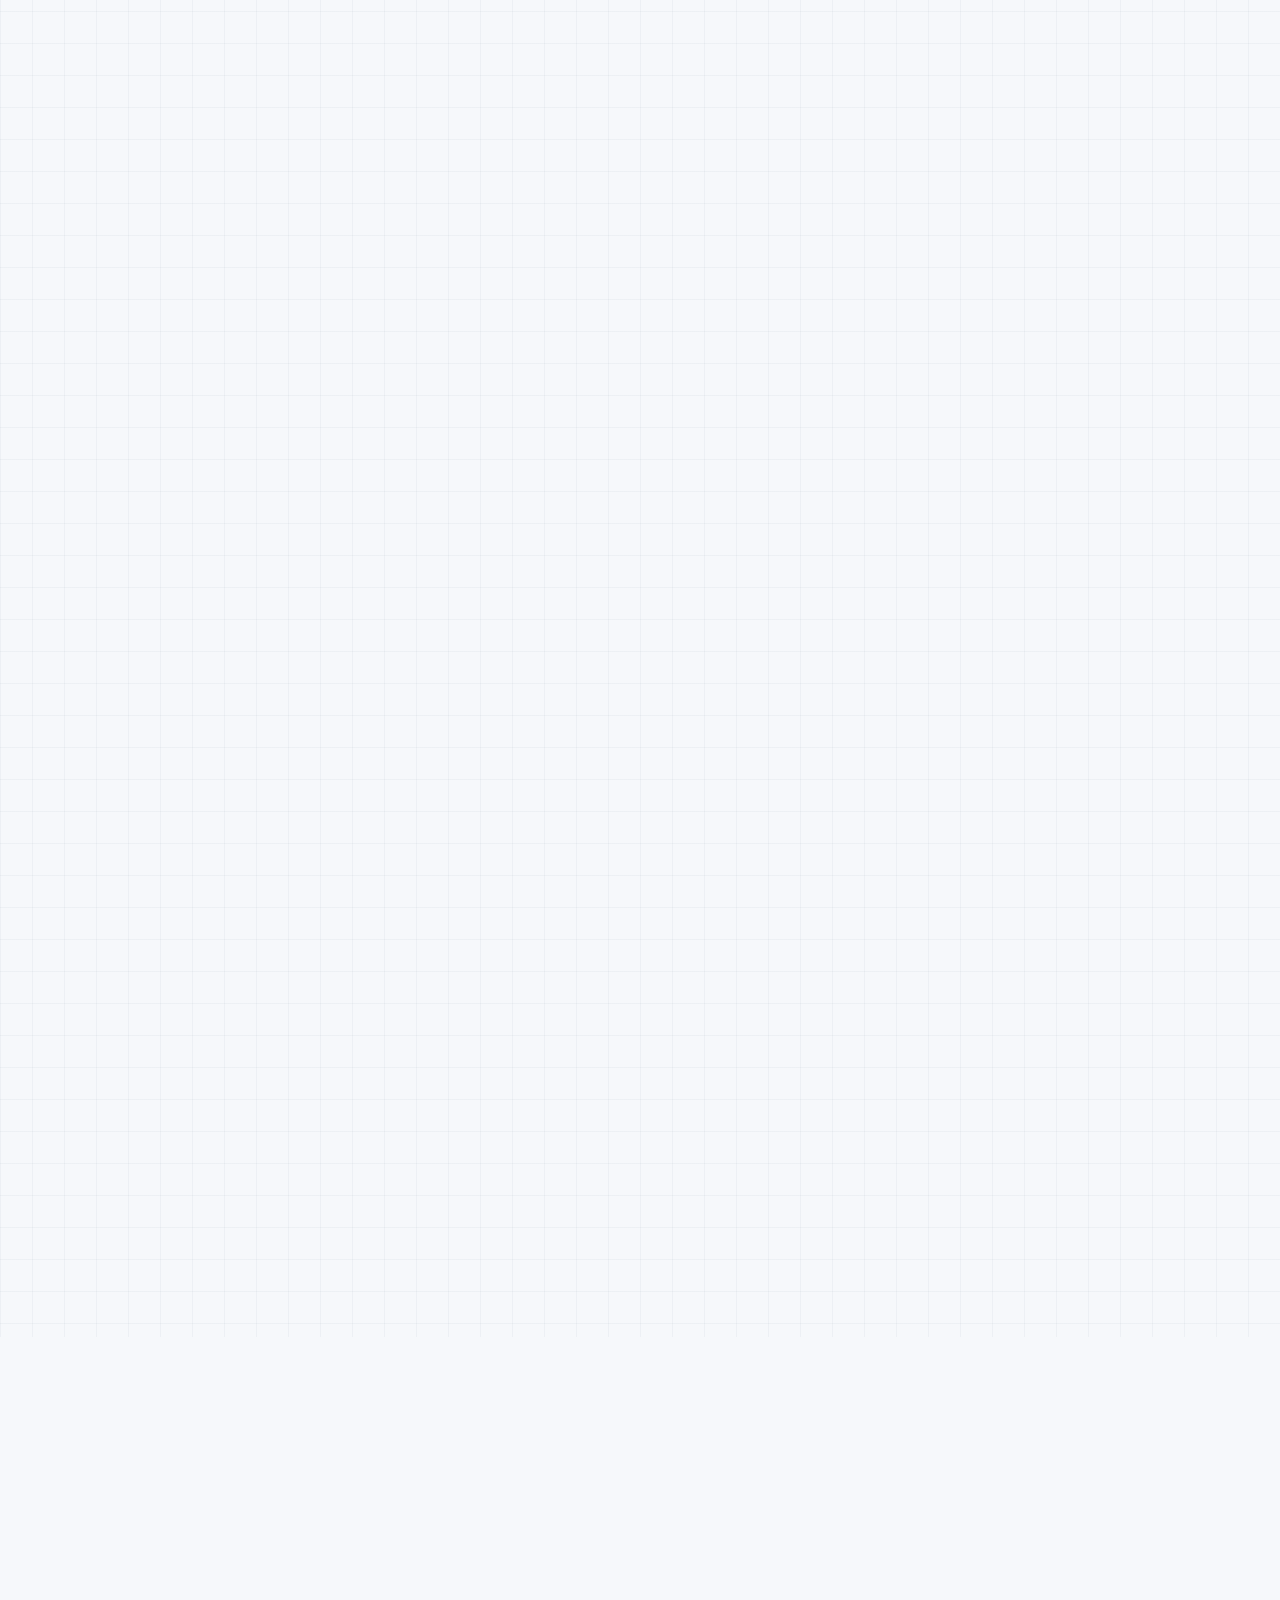
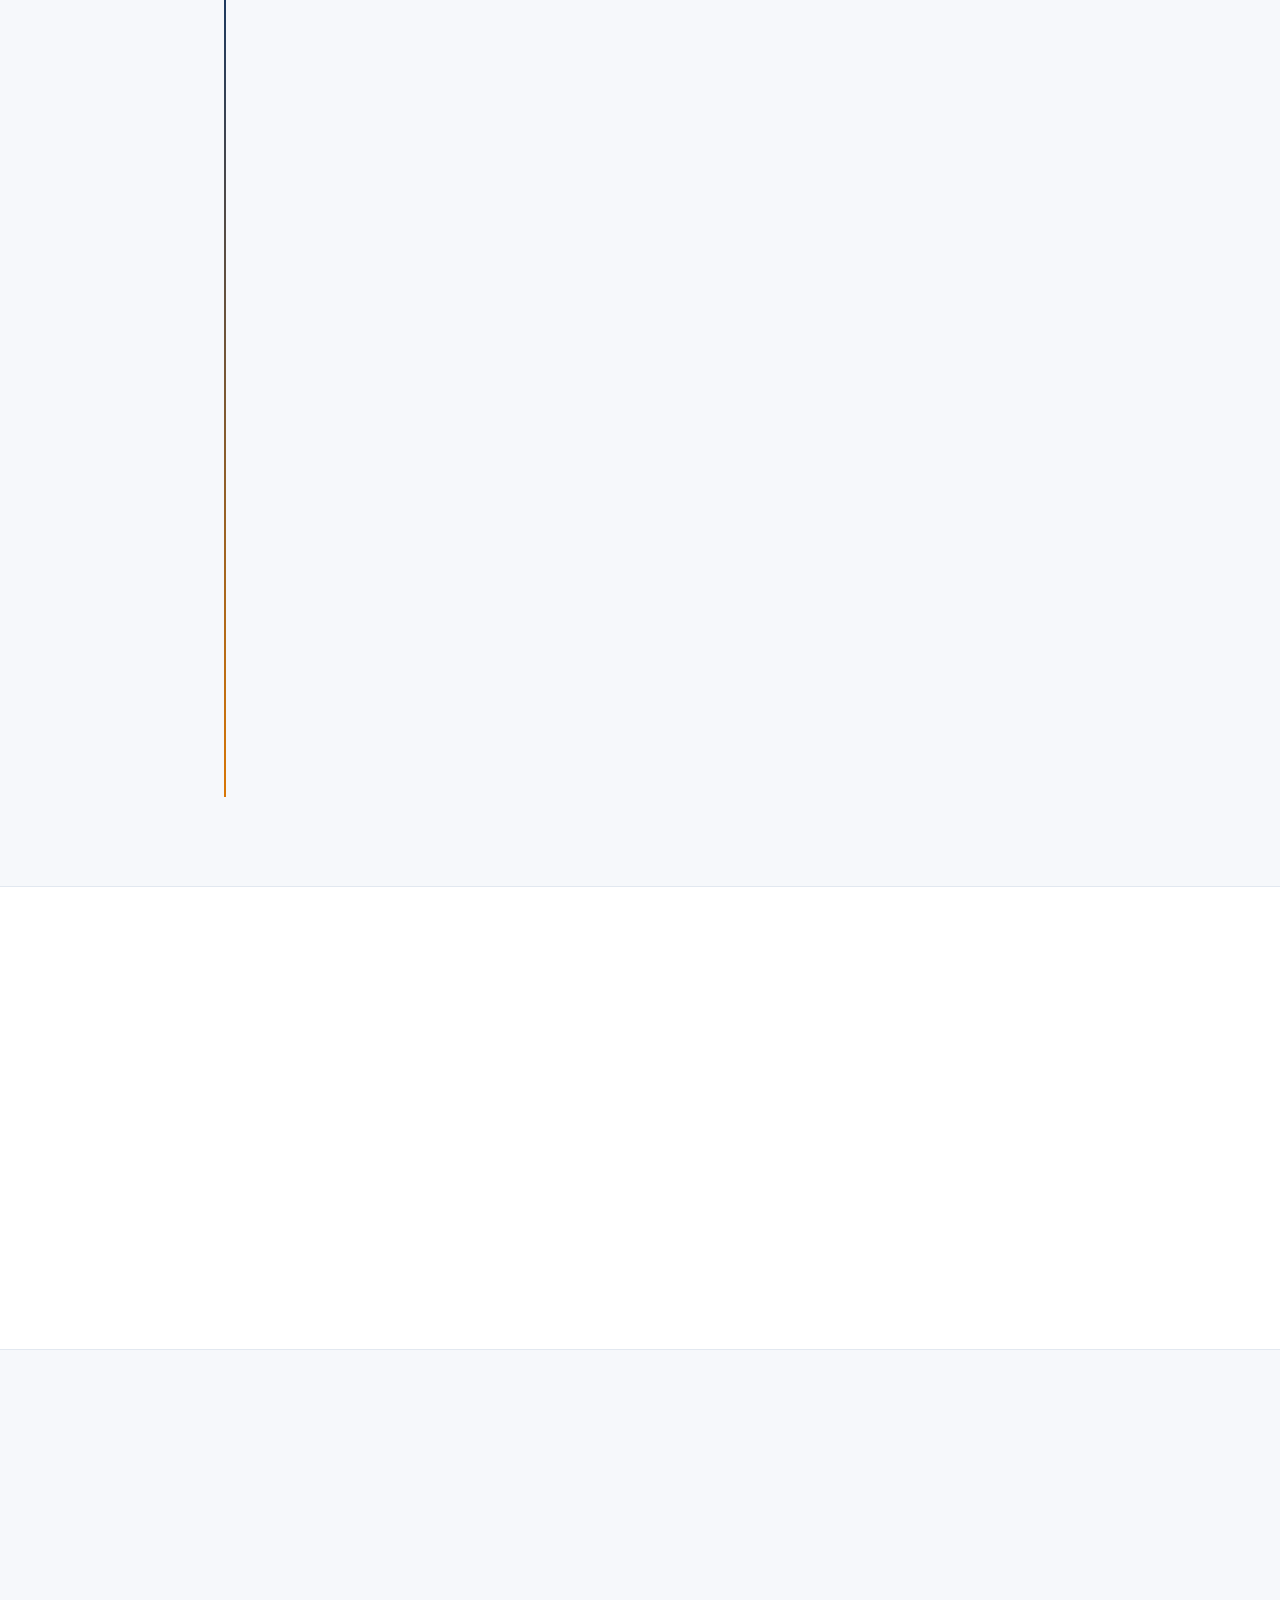
==== commit c1f2160a: "Portfolio v2.2 - new sections (Impact, Entrepreneur, Workflow, Value, Principles, Process, Developme" ====
--- a/index.html
+++ b/index.html
@@ -7,14 +7,14 @@
 <meta name="author" content="Afloarei Razvan-Bogdan">
 
 <title>Afloarei Razvan-Bogdan — Geodetic Engineer · Infrastructure Designer · AI Automation Builder</title>
-<meta name="description" content="Portfolio of Afloarei Razvan-Bogdan — geodetic engineer, infrastructure designer and AI automation builder. AutoCAD drafting, topographical and cadastral surveys, civil engineering design (institutional buildings, roads, bridges). Experience with private, PNRR (EU RRF / NextGenerationEU) and state-funded projects. Available across Europe.">
-<meta name="keywords" content="AutoCAD, surveying, topography, cadastre, GIS, GNSS, LiDAR, drone, civil engineering, road design, bridge design, institutional buildings, PNRR, NextGenerationEU, RRF, AI automation, n8n, Romania">
+<meta name="description" content="Portfolio of Afloarei Razvan-Bogdan — Geodetic Engineer · Infrastructure Designer · AI Automation Builder. AutoCAD drafting, topographical and cadastral surveys, civil engineering design (institutional buildings, roads, bridges), workflow optimization and automation. Experience with private, PNRR (EU RRF / NextGenerationEU) and state-funded projects. EU citizen, available internationally.">
+<meta name="keywords" content="AutoCAD, surveying, topography, cadastre, GIS, GNSS, LiDAR, drone, civil engineering, road design, bridge design, institutional buildings, PNRR, NextGenerationEU, RRF, AI automation, n8n, workflow optimization, Romania, EU citizen, B2B">
 <link rel="canonical" href="https://ARazvan99.github.io/">
 
 <meta property="og:type" content="website">
 <meta property="og:url" content="https://ARazvan99.github.io/">
 <meta property="og:title" content="Afloarei Razvan-Bogdan — Geodetic Engineer · Infrastructure Designer · AI Automation Builder">
-<meta property="og:description" content="Delivering surveying, cadastral, civil infrastructure and AI-powered engineering solutions across Europe.">
+<meta property="og:description" content="Engineering · Infrastructure · Entrepreneurship · Automation. Delivering surveying, cadastral, civil infrastructure and AI-powered engineering across Europe.">
 <meta property="og:image" content="https://ARazvan99.github.io/images/photo-placeholder.svg">
 <meta property="og:locale" content="en_US">
 <meta property="og:locale:alternate" content="ro_RO">
@@ -44,12 +44,7 @@
     "https://www.linkedin.com/in/razvan-afloarei/",
     "https://github.com/ARazvan99"
   ],
-  "address": {
-    "@type": "PostalAddress",
-    "addressCountry": "RO"
-  },
-  "alumniOf": { "@type": "EducationalOrganization", "name": "Geodetic Engineering" },
-  "worksFor": { "@type": "Organization", "name": "Independent / Open to opportunities" },
+  "address": { "@type": "PostalAddress", "addressCountry": "RO" },
   "knowsAbout": [
     "AutoCAD", "Civil 3D", "Surveying", "Topography", "Cadastre",
     "GIS", "GNSS", "LiDAR", "Drone mapping", "Civil engineering",
@@ -63,7 +58,6 @@
 <body>
 <a class="skip" href="#main">Skip to main content</a>
 
-<!-- ========== HEADER ========== -->
 <header class="site-header" id="top">
   <div class="container nav-wrap">
     <a href="#top" class="brand" aria-label="Afloarei Razvan-Bogdan — home">
@@ -73,23 +67,19 @@
         <span class="brand-tag">Engineering Portfolio</span>
       </span>
     </a>
-
     <nav class="primary-nav" aria-label="Primary">
       <ul>
-        <li><a href="#about" data-i18n="nav.about">About</a></li>
+        <li><a href="#impact" data-i18n="nav.work">Work</a></li>
         <li><a href="#services" data-i18n="nav.services">Services</a></li>
+        <li><a href="#workflow" data-i18n="nav.process">Process</a></li>
+        <li><a href="#skills" data-i18n="nav.skills">Skills</a></li>
         <li><a href="#projects" data-i18n="nav.projects">Projects</a></li>
         <li><a href="#contact" data-i18n="nav.contact">Contact</a></li>
       </ul>
     </nav>
-
     <div class="nav-actions">
-      <a class="social-icon is-hidden-mobile" href="https://www.linkedin.com/in/razvan-afloarei/" target="_blank" rel="noopener" aria-label="LinkedIn">
-        <svg viewBox="0 0 24 24" fill="currentColor"><path d="M20.45 20.45h-3.55v-5.57c0-1.33-.02-3.04-1.85-3.04-1.85 0-2.13 1.45-2.13 2.94v5.67H9.36V9h3.41v1.56h.05c.48-.9 1.64-1.85 3.37-1.85 3.6 0 4.27 2.37 4.27 5.46v6.28zM5.34 7.43a2.06 2.06 0 1 1 0-4.12 2.06 2.06 0 0 1 0 4.12zM7.12 20.45H3.56V9h3.56v11.45zM22.22 0H1.77C.79 0 0 .77 0 1.72v20.56C0 23.23.79 24 1.77 24h20.45c.98 0 1.78-.77 1.78-1.72V1.72C24 .77 23.2 0 22.22 0z"/></svg>
-      </a>
-      <a class="social-icon is-hidden-mobile" href="https://github.com/ARazvan99" target="_blank" rel="noopener" aria-label="GitHub">
-        <svg viewBox="0 0 24 24" fill="currentColor"><path d="M12 .3a12 12 0 0 0-3.79 23.4c.6.11.82-.26.82-.58v-2.16c-3.34.73-4.04-1.41-4.04-1.41-.55-1.39-1.34-1.76-1.34-1.76-1.09-.74.08-.73.08-.73 1.2.09 1.84 1.24 1.84 1.24 1.07 1.83 2.81 1.3 3.49.99.11-.78.42-1.3.76-1.6-2.66-.3-5.47-1.33-5.47-5.93 0-1.31.47-2.38 1.24-3.22-.12-.31-.54-1.54.12-3.21 0 0 1.01-.32 3.3 1.23a11.5 11.5 0 0 1 6 0c2.29-1.55 3.3-1.23 3.3-1.23.66 1.67.24 2.9.12 3.21.77.84 1.24 1.91 1.24 3.22 0 4.61-2.81 5.62-5.49 5.92.43.37.81 1.1.81 2.22v3.29c0 .32.22.7.83.58A12 12 0 0 0 12 .3z"/></svg>
-      </a>
+      <a class="social-icon is-hidden-mobile" href="https://www.linkedin.com/in/razvan-afloarei/" target="_blank" rel="noopener" aria-label="LinkedIn"><svg viewBox="0 0 24 24" fill="currentColor"><path d="M20.45 20.45h-3.55v-5.57c0-1.33-.02-3.04-1.85-3.04-1.85 0-2.13 1.45-2.13 2.94v5.67H9.36V9h3.41v1.56h.05c.48-.9 1.64-1.85 3.37-1.85 3.6 0 4.27 2.37 4.27 5.46v6.28zM5.34 7.43a2.06 2.06 0 1 1 0-4.12 2.06 2.06 0 0 1 0 4.12zM7.12 20.45H3.56V9h3.56v11.45zM22.22 0H1.77C.79 0 0 .77 0 1.72v20.56C0 23.23.79 24 1.77 24h20.45c.98 0 1.78-.77 1.78-1.72V1.72C24 .77 23.2 0 22.22 0z"/></svg></a>
+      <a class="social-icon is-hidden-mobile" href="https://github.com/ARazvan99" target="_blank" rel="noopener" aria-label="GitHub"><svg viewBox="0 0 24 24" fill="currentColor"><path d="M12 .3a12 12 0 0 0-3.79 23.4c.6.11.82-.26.82-.58v-2.16c-3.34.73-4.04-1.41-4.04-1.41-.55-1.39-1.34-1.76-1.34-1.76-1.09-.74.08-.73.08-.73 1.2.09 1.84 1.24 1.84 1.24 1.07 1.83 2.81 1.3 3.49.99.11-.78.42-1.3.76-1.6-2.66-.3-5.47-1.33-5.47-5.93 0-1.31.47-2.38 1.24-3.22-.12-.31-.54-1.54.12-3.21 0 0 1.01-.32 3.3 1.23a11.5 11.5 0 0 1 6 0c2.29-1.55 3.3-1.23 3.3-1.23.66 1.67.24 2.9.12 3.21.77.84 1.24 1.91 1.24 3.22 0 4.61-2.81 5.62-5.49 5.92.43.37.81 1.1.81 2.22v3.29c0 .32.22.7.83.58A12 12 0 0 0 12 .3z"/></svg></a>
 
       <div class="lang-dropdown">
         <button id="lang-toggle" class="lang-toggle" type="button" aria-haspopup="listbox" aria-expanded="false" aria-label="Language">
@@ -98,22 +88,10 @@
           <svg class="lang-chevron" viewBox="0 0 10 10" fill="none" stroke="currentColor" stroke-width="1.5" aria-hidden="true"><path d="M2 4 L5 7 L8 4"/></svg>
         </button>
         <ul class="lang-menu" role="listbox" aria-label="Select language">
-          <li role="option" data-lang="en" tabindex="0">
-            <span class="lang-flag"><img src="assets/flags/gb.svg" alt="" loading="lazy" decoding="async" width="22" height="14"></span>
-            <span>English</span>
-          </li>
-          <li role="option" data-lang="ro" tabindex="0">
-            <span class="lang-flag"><img src="assets/flags/ro.svg" alt="" loading="lazy" decoding="async" width="22" height="14"></span>
-            <span>Română</span>
-          </li>
-          <li role="option" data-lang="fr" tabindex="0">
-            <span class="lang-flag"><img src="assets/flags/fr.svg" alt="" loading="lazy" decoding="async" width="22" height="14"></span>
-            <span>Français</span>
-          </li>
-          <li role="option" data-lang="de" tabindex="0">
-            <span class="lang-flag"><img src="assets/flags/de.svg" alt="" loading="lazy" decoding="async" width="22" height="14"></span>
-            <span>Deutsch</span>
-          </li>
+          <li role="option" data-lang="en" tabindex="0"><span class="lang-flag"><img src="assets/flags/gb.svg" alt="" loading="lazy" decoding="async" width="22" height="14"></span><span>English</span></li>
+          <li role="option" data-lang="ro" tabindex="0"><span class="lang-flag"><img src="assets/flags/ro.svg" alt="" loading="lazy" decoding="async" width="22" height="14"></span><span>Română</span></li>
+          <li role="option" data-lang="fr" tabindex="0"><span class="lang-flag"><img src="assets/flags/fr.svg" alt="" loading="lazy" decoding="async" width="22" height="14"></span><span>Français</span></li>
+          <li role="option" data-lang="de" tabindex="0"><span class="lang-flag"><img src="assets/flags/de.svg" alt="" loading="lazy" decoding="async" width="22" height="14"></span><span>Deutsch</span></li>
         </ul>
       </div>
 
@@ -126,7 +104,7 @@
 
 <main id="main">
 
-<!-- ========== HERO ========== -->
+<!-- HERO -->
 <section class="hero" aria-labelledby="hero-title">
   <div class="container hero-inner">
     <div>
@@ -134,13 +112,14 @@
         <span class="dot" aria-hidden="true"></span>
         <span data-i18n="hero.availability">Open to opportunities</span>
       </p>
-      <p class="eyebrow" data-i18n="hero.eyebrow">Engineering Excellence</p>
+      <p class="eyebrow" data-i18n="hero.positioning">Engineering • Infrastructure • Entrepreneurship • Automation</p>
       <h1 id="hero-title">
         <span data-i18n="hero.title">Geodetic Engineer</span><br>
         <span data-i18n="hero.title2">Infrastructure Designer</span><br>
         <span data-i18n="hero.title3">AI Automation Builder</span>
       </h1>
       <p class="hero-lede" data-i18n="hero.lede">Delivering surveying, cadastral, civil infrastructure and AI-powered engineering solutions across Europe.</p>
+      <p class="hero-subline" data-i18n="hero.subline">I combine engineering expertise, entrepreneurial thinking, public-sector experience, project development, and AI-powered automation to improve projects, organizations, workflows, and communities.</p>
       <div class="hero-cta">
         <a class="btn btn-primary" href="cv.html" data-i18n="hero.cta.cv">Download CV</a>
         <a class="btn btn-ghost" href="#projects" data-i18n="hero.cta.projects">View projects</a>
@@ -163,7 +142,7 @@
           <span data-i18n="hero.trust.languages">RO · EN · FR · DE</span>
         </span>
         <span class="hero-trust-item">
-          <svg viewBox="0 0 24 24" fill="none" stroke="currentColor" stroke-width="2" stroke-linecap="round" stroke-linejoin="round"><rect x="2" y="3" width="20" height="14" rx="2"/><path d="M8 21h8M12 17v4"/></svg>
+          <svg viewBox="0 0 24 24" fill="none" stroke="currentColor" stroke-width="2" stroke-linecap="round" stroke-linejoin="round"><rect x="2" y="3" width="20" height="14" rx="2"/><line x1="8" y1="21" x2="16" y2="21"/><line x1="12" y1="17" x2="12" y2="21"/></svg>
           <span data-i18n="hero.trust.remote">Remote & on-site worldwide</span>
         </span>
       </div>
@@ -179,7 +158,7 @@
   </div>
 </section>
 
-<!-- ========== STATS BAR ========== -->
+<!-- STATS BAR -->
 <section class="stats-bar" aria-label="Career statistics">
   <div class="container">
     <div class="stats-grid">
@@ -203,8 +182,36 @@
   </div>
 </section>
 
-<!-- ========== WHY ME ========== -->
-<section id="whyme" class="section section-blueprint" aria-labelledby="whyme-title">
+<!-- ENGINEERING FOR POSITIVE IMPACT -->
+<section id="impact" class="section section-blueprint" aria-labelledby="impact-title">
+  <div class="container container-narrow">
+    <header class="section-head reveal">
+      <p class="section-eyebrow" data-i18n="impact.eyebrow">Purpose</p>
+      <h2 id="impact-title" data-i18n="impact.title">Engineering for Positive Impact</h2>
+      <p class="section-sub" data-i18n="impact.subtitle">Driven by the long-term value my work can create.</p>
+    </header>
+    <div class="reveal">
+      <p data-i18n="impact.p1">I am primarily motivated by the positive impact that a project can create. I actively seek opportunities where my work can improve infrastructure, organizations, professional teams, local communities, and public services.</p>
+      <p data-i18n="impact.p2">My objective is not only to complete assigned tasks, but to understand the wider purpose of the project and identify ways to increase its long-term value.</p>
+      <p><strong data-i18n="impact.intro">I am particularly interested in projects that allow me to:</strong></p>
+      <ul class="chips" role="list" style="justify-content:center;max-width:920px;margin:0 auto;">
+        <li class="chip chip-accent" data-i18n="impact.b1">solve meaningful problems</li>
+        <li class="chip chip-accent" data-i18n="impact.b2">improve inefficient systems</li>
+        <li class="chip chip-accent" data-i18n="impact.b3">contribute to sustainable development</li>
+        <li class="chip chip-accent" data-i18n="impact.b4">modernize technical and administrative workflows</li>
+        <li class="chip chip-accent" data-i18n="impact.b5">support communities</li>
+        <li class="chip chip-accent" data-i18n="impact.b6">improve collaboration</li>
+        <li class="chip chip-accent" data-i18n="impact.b7">help colleagues and organizations develop</li>
+        <li class="chip chip-accent" data-i18n="impact.b8">create scalable and reusable solutions</li>
+        <li class="chip chip-accent" data-i18n="impact.b9">generate measurable long-term value</li>
+      </ul>
+      <p style="text-align:center;margin-top:1.5rem;color:var(--c-text-muted);font-style:italic;" data-i18n="impact.closing">I focus on the wider purpose of the work — not only on the task as defined.</p>
+    </div>
+  </div>
+</section>
+
+<!-- WHY ME -->
+<section id="whyme" class="section" aria-labelledby="whyme-title">
   <div class="container">
     <header class="section-head reveal">
       <p class="section-eyebrow" data-i18n="whyme.eyebrow">Why me</p>
@@ -215,58 +222,53 @@
       <li class="whyme-card reveal"><div class="whyme-card-icon" aria-hidden="true"><svg viewBox="0 0 24 24" fill="none" stroke="currentColor" stroke-width="1.8" stroke-linecap="round" stroke-linejoin="round"><circle cx="12" cy="12" r="10"/><polyline points="12 6 12 12 16 14"/></svg></div><h3 data-i18n="whyme.c1.title">Nearly a decade of experience</h3><p data-i18n="whyme.c1.desc">Hands-on engineering since the start of my career.</p></li>
       <li class="whyme-card reveal"><div class="whyme-card-icon" aria-hidden="true"><svg viewBox="0 0 24 24" fill="none" stroke="currentColor" stroke-width="1.8" stroke-linecap="round" stroke-linejoin="round"><path d="M3 21h18M5 21V8l7-5 7 5v13M9 21v-6h6v6"/></svg></div><h3 data-i18n="whyme.c2.title">Office + field experience</h3><p data-i18n="whyme.c2.desc">Comfortable on construction sites and at the design desk.</p></li>
       <li class="whyme-card reveal"><div class="whyme-card-icon" aria-hidden="true"><svg viewBox="0 0 24 24" fill="none" stroke="currentColor" stroke-width="1.8" stroke-linecap="round" stroke-linejoin="round"><polyline points="20 6 9 17 4 12"/></svg></div><h3 data-i18n="whyme.c3.title">End-to-end delivery</h3><p data-i18n="whyme.c3.desc">From field survey to permit-ready drawing package.</p></li>
-      <li class="whyme-card reveal"><div class="whyme-card-icon" aria-hidden="true"><svg viewBox="0 0 24 24" fill="none" stroke="currentColor" stroke-width="1.8" stroke-linecap="round" stroke-linejoin="round"><path d="M3 18l5-6 4 3 5-8 4 6"/><circle cx="8" cy="12" r="0.6" fill="currentColor"/><circle cx="12" cy="15" r="0.6" fill="currentColor"/><circle cx="17" cy="7" r="0.6" fill="currentColor"/></svg></div><h3 data-i18n="whyme.c4.title">Surveying expertise</h3><p data-i18n="whyme.c4.desc">Topographic, cadastral, engineering and GNSS surveys.</p></li>
-      <li class="whyme-card reveal"><div class="whyme-card-icon" aria-hidden="true"><svg viewBox="0 0 24 24" fill="none" stroke="currentColor" stroke-width="1.8" stroke-linecap="round" stroke-linejoin="round"><path d="M3 19c4-2 6-2 9-2s5 0 9 2"/><path d="M5 19V9l7-4 7 4v10"/></svg></div><h3 data-i18n="whyme.c5.title">Infrastructure design</h3><p data-i18n="whyme.c5.desc">Roads, bridges, utilities and institutional buildings.</p></li>
-      <li class="whyme-card reveal"><div class="whyme-card-icon" aria-hidden="true"><svg viewBox="0 0 24 24" fill="none" stroke="currentColor" stroke-width="1.8" stroke-linecap="round" stroke-linejoin="round"><path d="M3 21V11l9-7 9 7v10"/><rect x="9" y="13" width="6" height="8"/></svg></div><h3 data-i18n="whyme.c6.title">Public administration</h3><p data-i18n="whyme.c6.desc">Worked with town halls, county councils and ministries.</p></li>
+      <li class="whyme-card reveal"><div class="whyme-card-icon" aria-hidden="true"><svg viewBox="0 0 24 24" fill="none" stroke="currentColor" stroke-width="1.8" stroke-linecap="round" stroke-linejoin="round"><path d="M3 18l5-6 4 3 5-8 4 6"/></svg></div><h3 data-i18n="whyme.c4.title">Surveying expertise</h3><p data-i18n="whyme.c4.desc">Topographic, cadastral, engineering and GNSS surveys.</p></li>
+      <li class="whyme-card reveal"><div class="whyme-card-icon" aria-hidden="true"><svg viewBox="0 0 24 24" fill="none" stroke="currentColor" stroke-width="1.8" stroke-linecap="round" stroke-linejoin="round"><path d="M3 19c4-2 6-2 9-2s5 0 9 2M5 19V9l7-4 7 4v10"/></svg></div><h3 data-i18n="whyme.c5.title">Infrastructure design</h3><p data-i18n="whyme.c5.desc">Roads, bridges, utilities and institutional buildings.</p></li>
+      <li class="whyme-card reveal"><div class="whyme-card-icon" aria-hidden="true"><svg viewBox="0 0 24 24" fill="none" stroke="currentColor" stroke-width="1.8" stroke-linecap="round" stroke-linejoin="round"><path d="M3 21V11l9-7 9 7v10M9 21v-7h6v7"/></svg></div><h3 data-i18n="whyme.c6.title">Public administration</h3><p data-i18n="whyme.c6.desc">Worked with town halls, county councils and ministries.</p></li>
       <li class="whyme-card reveal"><div class="whyme-card-icon" aria-hidden="true"><svg viewBox="0 0 24 24" fill="none" stroke="currentColor" stroke-width="1.8" stroke-linecap="round" stroke-linejoin="round"><rect x="3" y="4" width="18" height="16" rx="2"/><line x1="3" y1="10" x2="21" y2="10"/></svg></div><h3 data-i18n="whyme.c7.title">Government-funded projects</h3><p data-i18n="whyme.c7.desc">Delivered projects under national investment programs.</p></li>
-      <li class="whyme-card reveal"><div class="whyme-card-icon" aria-hidden="true"><svg viewBox="0 0 24 24" fill="none" stroke="currentColor" stroke-width="1.8" stroke-linecap="round" stroke-linejoin="round"><circle cx="12" cy="12" r="10"/><polygon points="16 8 14 14 8 16 10 10 16 8"/></svg></div><h3 data-i18n="whyme.c8.title">European-funded projects</h3><p data-i18n="whyme.c8.desc">Including PNRR (Romania) and similar EU instruments.</p></li>
+      <li class="whyme-card reveal"><div class="whyme-card-icon" aria-hidden="true"><svg viewBox="0 0 24 24" fill="none" stroke="currentColor" stroke-width="1.8" stroke-linecap="round" stroke-linejoin="round"><circle cx="12" cy="12" r="10"/><polygon points="16 8 14 14 8 16 10 10"/></svg></div><h3 data-i18n="whyme.c8.title">European-funded projects</h3><p data-i18n="whyme.c8.desc">Including PNRR (Romania) and similar EU instruments.</p></li>
       <li class="whyme-card reveal"><div class="whyme-card-icon" aria-hidden="true"><svg viewBox="0 0 24 24" fill="none" stroke="currentColor" stroke-width="1.8" stroke-linecap="round" stroke-linejoin="round"><rect x="4" y="6" width="16" height="12" rx="2"/><line x1="9" y1="10" x2="9" y2="14"/><line x1="15" y1="10" x2="15" y2="14"/></svg></div><h3 data-i18n="whyme.c9.title">AI-powered engineering</h3><p data-i18n="whyme.c9.desc">LLM agents and automation integrated into daily workflows.</p></li>
       <li class="whyme-card reveal"><div class="whyme-card-icon" aria-hidden="true"><svg viewBox="0 0 24 24" fill="none" stroke="currentColor" stroke-width="1.8" stroke-linecap="round" stroke-linejoin="round"><path d="M12 2v4M12 18v4M4.93 4.93l2.83 2.83M16.24 16.24l2.83 2.83M2 12h4M18 12h4M4.93 19.07l2.83-2.83M16.24 7.76l2.83-2.83"/></svg></div><h3 data-i18n="whyme.c10.title">Workflow automation</h3><p data-i18n="whyme.c10.desc">Eliminating repetitive tasks with n8n, scripts and tools.</p></li>
       <li class="whyme-card reveal"><div class="whyme-card-icon" aria-hidden="true"><svg viewBox="0 0 24 24" fill="none" stroke="currentColor" stroke-width="1.8" stroke-linecap="round" stroke-linejoin="round"><path d="M2 3h6a4 4 0 0 1 4 4v14a3 3 0 0 0-3-3H2zM22 3h-6a4 4 0 0 0-4 4v14a3 3 0 0 1 3-3h7z"/></svg></div><h3 data-i18n="whyme.c11.title">Fast learner</h3><p data-i18n="whyme.c11.desc">New software, regulations, languages — picked up quickly.</p></li>
       <li class="whyme-card reveal"><div class="whyme-card-icon" aria-hidden="true"><svg viewBox="0 0 24 24" fill="none" stroke="currentColor" stroke-width="1.8" stroke-linecap="round" stroke-linejoin="round"><circle cx="12" cy="12" r="3"/><path d="M19.4 15a1.65 1.65 0 0 0 .33 1.82l.06.06a2 2 0 0 1-2.83 2.83l-.06-.06a1.65 1.65 0 0 0-1.82-.33 1.65 1.65 0 0 0-1 1.51V21a2 2 0 0 1-4 0v-.09a1.65 1.65 0 0 0-1-1.51 1.65 1.65 0 0 0-1.82.33l-.06.06a2 2 0 0 1-2.83-2.83l.06-.06a1.65 1.65 0 0 0 .33-1.82 1.65 1.65 0 0 0-1.51-1H3a2 2 0 0 1 0-4h.09a1.65 1.65 0 0 0 1.51-1 1.65 1.65 0 0 0-.33-1.82l-.06-.06a2 2 0 0 1 2.83-2.83l.06.06a1.65 1.65 0 0 0 1.82.33h.01a1.65 1.65 0 0 0 1-1.51V3a2 2 0 0 1 4 0v.09a1.65 1.65 0 0 0 1 1.51 1.65 1.65 0 0 0 1.82-.33l.06-.06a2 2 0 0 1 2.83 2.83l-.06.06a1.65 1.65 0 0 0-.33 1.82v.01a1.65 1.65 0 0 0 1.51 1H21a2 2 0 0 1 0 4h-.09a1.65 1.65 0 0 0-1.51 1z"/></svg></div><h3 data-i18n="whyme.c12.title">Highly adaptable</h3><p data-i18n="whyme.c12.desc">Equally at home on a site, in a meeting or behind a screen.</p></li>
       <li class="whyme-card reveal"><div class="whyme-card-icon" aria-hidden="true"><svg viewBox="0 0 24 24" fill="none" stroke="currentColor" stroke-width="1.8" stroke-linecap="round" stroke-linejoin="round"><circle cx="11" cy="11" r="8"/><line x1="21" y1="21" x2="16.65" y2="16.65"/></svg></div><h3 data-i18n="whyme.c13.title">Detail-oriented</h3><p data-i18n="whyme.c13.desc">Drawings, numbers, contracts — verified twice.</p></li>
-      <li class="whyme-card reveal"><div class="whyme-card-icon" aria-hidden="true"><svg viewBox="0 0 24 24" fill="none" stroke="currentColor" stroke-width="1.8" stroke-linecap="round" stroke-linejoin="round"><circle cx="12" cy="12" r="10"/><line x1="2" y1="12" x2="22" y2="12"/><path d="M12 2a15.3 15.3 0 0 1 4 10 15.3 15.3 0 0 1-4 10 15.3 15.3 0 0 1-4-10 15.3 15.3 0 0 1 4-10z"/></svg></div><h3 data-i18n="whyme.c14.title">International mindset</h3><p data-i18n="whyme.c14.desc">Open to relocation and cross-border collaboration.</p></li>
+      <li class="whyme-card reveal"><div class="whyme-card-icon" aria-hidden="true"><svg viewBox="0 0 24 24" fill="none" stroke="currentColor" stroke-width="1.8" stroke-linecap="round" stroke-linejoin="round"><circle cx="12" cy="12" r="10"/><line x1="2" y1="12" x2="22" y2="12"/><path d="M12 2a15 15 0 0 1 4 10 15 15 0 0 1-4 10 15 15 0 0 1-4-10 15 15 0 0 1 4-10z"/></svg></div><h3 data-i18n="whyme.c14.title">International mindset</h3><p data-i18n="whyme.c14.desc">Open to relocation and cross-border collaboration.</p></li>
       <li class="whyme-card reveal"><div class="whyme-card-icon" aria-hidden="true"><svg viewBox="0 0 24 24" fill="none" stroke="currentColor" stroke-width="1.8" stroke-linecap="round" stroke-linejoin="round"><polyline points="13 2 3 14 12 14 11 22 21 10 12 10 13 2"/></svg></div><h3 data-i18n="whyme.c15.title">Process optimization</h3><p data-i18n="whyme.c15.desc">Always looking for the faster, cleaner way.</p></li>
       <li class="whyme-card reveal"><div class="whyme-card-icon" aria-hidden="true"><svg viewBox="0 0 24 24" fill="none" stroke="currentColor" stroke-width="1.8" stroke-linecap="round" stroke-linejoin="round"><path d="M21 15a2 2 0 0 1-2 2H7l-4 4V5a2 2 0 0 1 2-2h14a2 2 0 0 1 2 2z"/></svg></div><h3 data-i18n="whyme.c16.title">Strong communicator</h3><p data-i18n="whyme.c16.desc">Clear technical writing and concise verbal updates.</p></li>
     </ul>
   </div>
 </section>
 
-<!-- ========== ABOUT ========== -->
-<section id="about" class="section" aria-labelledby="about-title">
+<!-- ABOUT -->
+<section id="about" class="section section-alt" aria-labelledby="about-title">
   <div class="container two-col">
     <div class="col-left reveal">
       <p class="section-eyebrow" data-i18n="about.eyebrow">About</p>
       <h2 id="about-title" data-i18n="about.title">Engineering with a modern edge</h2>
     </div>
     <div class="col-right reveal">
-      <p data-i18n="about.p1">I create technical AutoCAD drawings for topographical surveys, geodesy and cadaster, as well as full design projects in civil engineering — institutional buildings, roads and bridges.</p>
-      <p data-i18n="about.p2">I have delivered projects funded by private clients (institutions and private investors), by the Romanian state, and through European Union instruments — including PNRR, Romania's implementation of the EU Recovery and Resilience Facility (RRF), the main component of NextGenerationEU, the EU's COVID-19 recovery programme. I am open to working with foreign funds, ideally alongside a partner who has already accessed them, so that we can structure the project efficiently from day one.</p>
+      <p data-i18n="about.p1">I am a Geodetic Engineer with experience across surveying, cadastre, infrastructure design, civil engineering projects, public administration, funding-related projects, technical documentation, entrepreneurship, and AI-powered workflow automation.</p>
+      <p data-i18n="about.p2">My work combines field experience, office-based engineering, project coordination, digital tools, and business-oriented thinking. I am comfortable working both inside structured organizations and in entrepreneurial or B2B environments.</p>
       <p data-i18n="about.p3">I combine traditional engineering with modern digital tools: surveying, engineering survey, cadastre, infrastructure design, GIS, GNSS, LiDAR and drone surveys, construction and civil engineering work — all documented through digital transformation, AI automation, workflow optimization, knowledge management and continuous learning.</p>
-      <p data-i18n="about.p4">In the office I focus on making every process I touch as efficient as possible and on delivering the best service I can. I use AI agents — Hermes, a VPS work PC and LLMs — as assistants. They support my work, they don't replace it: the success of the project comes first.</p>
-    </div>
-  </div>
-</section>
-
-<!-- ========== SERVICES ========== -->
-<section id="services" class="section section-alt" aria-labelledby="services-title">
+      <p data-i18n="about.p4">I approach projects with a strong focus on quality, transparency, ownership, efficiency, and positive impact. Beyond delivering technical tasks, I look for opportunities to improve the surrounding workflow, documentation, collaboration, and organizational system.</p>
+      <p data-i18n="about.p5">In the office I focus on making every process I touch as efficient as possible and on delivering the best service I can. I use AI agents — Hermes, a VPS work PC and LLMs — as assistants. They support my work, they don't replace it: the success of the project comes first.</p>
+    </div>
+  </div>
+</section>
+
+<!-- SERVICES -->
+<section id="services" class="section" aria-labelledby="services-title">
   <div class="container">
     <header class="section-head reveal">
       <p class="section-eyebrow" data-i18n="services.eyebrow">Services</p>
       <h2 id="services-title" data-i18n="services.title">What I deliver</h2>
       <p class="section-sub" data-i18n="services.sub">End-to-end engineering — from field survey to permit-ready drawing package, with AI built in.</p>
     </header>
-
     <div class="reveal">
       <div class="service-group">
         <div class="service-group-head">
-          <div class="service-group-icon" aria-hidden="true">
-            <svg viewBox="0 0 24 24" fill="none" stroke="currentColor" stroke-width="2" stroke-linecap="round" stroke-linejoin="round"><path d="M3 18l5-6 4 3 5-8 4 6"/></svg>
-          </div>
-          <div>
-            <h3 data-i18n="services.g1.title">Surveying & Geospatial</h3>
-            <p data-i18n="services.g1.desc">Field measurement, geodesy and data acquisition.</p>
-          </div>
+          <div class="service-group-icon" aria-hidden="true"><svg viewBox="0 0 24 24" fill="none" stroke="currentColor" stroke-width="2" stroke-linecap="round" stroke-linejoin="round"><path d="M3 18l5-6 4 3 5-8 4 6"/></svg></div>
+          <div><h3 data-i18n="services.g1.title">Surveying & Geospatial</h3><p data-i18n="services.g1.desc">Field measurement, geodesy and data acquisition.</p></div>
         </div>
         <ul class="chips" role="list">
           <li class="chip" data-i18n="services.s1">Topographic survey</li>
@@ -277,16 +279,10 @@
           <li class="chip" data-i18n="services.s6">GIS analysis</li>
         </ul>
       </div>
-
       <div class="service-group">
         <div class="service-group-head">
-          <div class="service-group-icon" aria-hidden="true">
-            <svg viewBox="0 0 24 24" fill="none" stroke="currentColor" stroke-width="2" stroke-linecap="round" stroke-linejoin="round"><path d="M3 19c4-2 6-2 9-2s5 0 9 2"/><path d="M5 19V9l7-4 7 4v10"/></svg>
-          </div>
-          <div>
-            <h3 data-i18n="services.g2.title">Infrastructure Design</h3>
-            <p data-i18n="services.g2.desc">Civil engineering design and technical documentation.</p>
-          </div>
+          <div class="service-group-icon" aria-hidden="true"><svg viewBox="0 0 24 24" fill="none" stroke="currentColor" stroke-width="2" stroke-linecap="round" stroke-linejoin="round"><path d="M3 19c4-2 6-2 9-2s5 0 9 2M5 19V9l7-4 7 4v10"/></svg></div>
+          <div><h3 data-i18n="services.g2.title">Infrastructure Design</h3><p data-i18n="services.g2.desc">Civil engineering design and technical documentation.</p></div>
         </div>
         <ul class="chips" role="list">
           <li class="chip" data-i18n="services.s7">Road design</li>
@@ -296,16 +292,10 @@
           <li class="chip" data-i18n="services.s11">Civil & institutional buildings</li>
         </ul>
       </div>
-
       <div class="service-group">
         <div class="service-group-head">
-          <div class="service-group-icon" aria-hidden="true">
-            <svg viewBox="0 0 24 24" fill="none" stroke="currentColor" stroke-width="2" stroke-linecap="round" stroke-linejoin="round"><path d="M6 3h9l4 4v14H6z"/><path d="M14 3v5h5"/><path d="M9 12h7M9 16h7"/></svg>
-          </div>
-          <div>
-            <h3 data-i18n="services.g3.title">Documentation & Consulting</h3>
-            <p data-i18n="services.g3.desc">Permit packages, technical memos and funding support.</p>
-          </div>
+          <div class="service-group-icon" aria-hidden="true"><svg viewBox="0 0 24 24" fill="none" stroke="currentColor" stroke-width="2" stroke-linecap="round" stroke-linejoin="round"><path d="M6 3h9l4 4v14H6zM14 3v5h5M9 12h7M9 16h7"/></svg></div>
+          <div><h3 data-i18n="services.g3.title">Documentation & Consulting</h3><p data-i18n="services.g3.desc">Permit packages, technical memos and funding support.</p></div>
         </div>
         <ul class="chips" role="list">
           <li class="chip" data-i18n="services.s12">Engineering documentation</li>
@@ -314,16 +304,10 @@
           <li class="chip" data-i18n="services.s15">Technical consulting</li>
         </ul>
       </div>
-
       <div class="service-group">
         <div class="service-group-head">
-          <div class="service-group-icon" aria-hidden="true">
-            <svg viewBox="0 0 24 24" fill="none" stroke="currentColor" stroke-width="2" stroke-linecap="round" stroke-linejoin="round"><rect x="4" y="6" width="16" height="12" rx="2"/><line x1="9" y1="10" x2="9" y2="14"/><line x1="15" y1="10" x2="15" y2="14"/></svg>
-          </div>
-          <div>
-            <h3 data-i18n="services.g4.title">Digital Engineering & AI</h3>
-            <p data-i18n="services.g4.desc">Modern tools that multiply the value of every drawing.</p>
-          </div>
+          <div class="service-group-icon" aria-hidden="true"><svg viewBox="0 0 24 24" fill="none" stroke="currentColor" stroke-width="2" stroke-linecap="round" stroke-linejoin="round"><rect x="4" y="6" width="16" height="12" rx="2"/><line x1="9" y1="10" x2="9" y2="14"/><line x1="15" y1="10" x2="15" y2="14"/></svg></div>
+          <div><h3 data-i18n="services.g4.title">Digital Engineering & AI</h3><p data-i18n="services.g4.desc">Modern tools that multiply the value of every drawing.</p></div>
         </div>
         <ul class="chips" role="list">
           <li class="chip" data-i18n="services.s16">CAD drafting (AutoCAD)</li>
@@ -336,8 +320,56 @@
   </div>
 </section>
 
-<!-- ========== SPECIALIZATIONS ========== -->
-<section id="specializations" class="section" aria-labelledby="specs-title">
+<!-- ENTREPRENEURIAL & INTRAPRENEURIAL -->
+<section id="entrepreneur" class="section section-alt" aria-labelledby="entrepreneur-title">
+  <div class="container container-narrow">
+    <header class="section-head reveal">
+      <p class="section-eyebrow" data-i18n="entrepreneur.eyebrow">Beyond engineering</p>
+      <h2 id="entrepreneur-title" data-i18n="entrepreneur.title">Entrepreneurial & Intrapreneurial Experience</h2>
+    </header>
+    <div class="reveal">
+      <p data-i18n="entrepreneur.intro">Alongside my engineering career, I have developed entrepreneurial experience through commercial companies, project development, funding opportunities, operational planning, service design, process optimization, and business-oriented decision-making.</p>
+      <p data-i18n="entrepreneur.p2">This experience helps me understand projects not only from a technical perspective, but also from operational, financial, organizational, contractual, and strategic perspectives.</p>
+
+      <div style="display:grid;grid-template-columns:1fr;gap:2rem;margin-top:2rem;">
+        <div class="problem-card">
+          <h3 data-i18n="entrepreneur.entreTitle">As an entrepreneur</h3>
+          <ul class="deliverables-list">
+            <li data-i18n="entrepreneur.entreB1">identify opportunities</li>
+            <li data-i18n="entrepreneur.entreB2">develop service concepts</li>
+            <li data-i18n="entrepreneur.entreB3">coordinate project implementation</li>
+            <li data-i18n="entrepreneur.entreB4">evaluate cost, risk, and return</li>
+            <li data-i18n="entrepreneur.entreB5">communicate with clients, institutions, suppliers, and collaborators</li>
+            <li data-i18n="entrepreneur.entreB6">manage documentation</li>
+            <li data-i18n="entrepreneur.entreB7">improve operational processes</li>
+            <li data-i18n="entrepreneur.entreB8">develop long-term partnerships</li>
+            <li data-i18n="entrepreneur.entreB9">take ownership of outcomes</li>
+          </ul>
+        </div>
+        <div class="solution-card">
+          <h3 data-i18n="entrepreneur.intraTitle">As an intrapreneur</h3>
+          <ul class="deliverables-list">
+            <li data-i18n="entrepreneur.intraB1">identify internal inefficiencies</li>
+            <li data-i18n="entrepreneur.intraB2">propose practical improvements</li>
+            <li data-i18n="entrepreneur.intraB3">automate repetitive processes</li>
+            <li data-i18n="entrepreneur.intraB4">improve documentation systems</li>
+            <li data-i18n="entrepreneur.intraB5">create reusable workflows</li>
+            <li data-i18n="entrepreneur.intraB6">coordinate cross-functional initiatives</li>
+            <li data-i18n="entrepreneur.intraB7">reduce unnecessary administrative work</li>
+            <li data-i18n="entrepreneur.intraB8">improve team productivity</li>
+            <li data-i18n="entrepreneur.intraB9">support digital transformation</li>
+            <li data-i18n="entrepreneur.intraB10">develop new internal capabilities</li>
+            <li data-i18n="entrepreneur.intraB11">help transform ideas into implementable projects</li>
+          </ul>
+        </div>
+      </div>
+      <p style="text-align:center;margin-top:2rem;font-weight:600;color:var(--c-primary);" data-i18n="entrepreneur.closing">I do not limit myself to executing tasks. I look for ways to improve the system in which those tasks are performed.</p>
+    </div>
+  </div>
+</section>
+
+<!-- SPECIALIZATIONS -->
+<section id="specializations" class="section section-blueprint" aria-labelledby="specs-title">
   <div class="container">
     <header class="section-head reveal">
       <p class="section-eyebrow" data-i18n="specs.eyebrow">Specializations</p>
@@ -346,29 +378,49 @@
     </header>
     <div class="reveal">
       <ul class="chips" role="list" style="justify-content:center;max-width:980px;margin:0 auto;">
-        <li class="chip chip-accent">Cadastral surveying</li>
-        <li class="chip chip-accent">Engineering surveying</li>
-        <li class="chip chip-accent">Topographic surveying</li>
-        <li class="chip chip-accent">Infrastructure design</li>
-        <li class="chip chip-accent">Road infrastructure</li>
-        <li class="chip chip-accent">Railway infrastructure</li>
-        <li class="chip chip-accent">Utility mapping</li>
-        <li class="chip chip-accent">Construction survey</li>
-        <li class="chip chip-accent">GIS analysis</li>
-        <li class="chip chip-accent">GNSS measurements</li>
-        <li class="chip chip-accent">LiDAR</li>
-        <li class="chip chip-accent">Drone mapping</li>
-        <li class="chip chip-accent">Geospatial data processing</li>
-        <li class="chip chip-accent">BIM collaboration</li>
-        <li class="chip chip-accent">Digital engineering</li>
-        <li class="chip chip-accent">AI-assisted engineering</li>
-        <li class="chip chip-accent">Automation</li>
+        <li class="chip chip-accent">Cadastral surveying</li><li class="chip chip-accent">Engineering surveying</li><li class="chip chip-accent">Topographic surveying</li>
+        <li class="chip chip-accent">Infrastructure design</li><li class="chip chip-accent">Road infrastructure</li><li class="chip chip-accent">Railway infrastructure</li>
+        <li class="chip chip-accent">Utility mapping</li><li class="chip chip-accent">Construction survey</li><li class="chip chip-accent">GIS analysis</li>
+        <li class="chip chip-accent">GNSS measurements</li><li class="chip chip-accent">LiDAR</li><li class="chip chip-accent">Drone mapping</li>
+        <li class="chip chip-accent">Geospatial data processing</li><li class="chip chip-accent">BIM collaboration</li><li class="chip chip-accent">Digital engineering</li>
+        <li class="chip chip-accent">AI-assisted engineering</li><li class="chip chip-accent">Automation</li>
       </ul>
     </div>
   </div>
 </section>
 
-<!-- ========== TECHNOLOGIES ========== -->
+<!-- WORKFLOW OPTIMIZATION & DIGITAL TRANSFORMATION -->
+<section id="workflow" class="section" aria-labelledby="workflow-title">
+  <div class="container">
+    <header class="section-head reveal">
+      <p class="section-eyebrow" data-i18n="workflow.eyebrow">Operational</p>
+      <h2 id="workflow-title" data-i18n="workflow.title">Workflow Optimization & Digital Transformation</h2>
+      <p class="section-sub" data-i18n="workflow.subtitle">Analyzing and improving workflows in engineering companies, surveying firms, construction companies, public institutions, consulting firms, and other organizations.</p>
+    </header>
+    <div class="reveal">
+      <p data-i18n="workflow.intro" style="max-width:780px;margin:0 auto 2rem;text-align:center;">I can assess an existing workflow, identify where time and resources are being lost, and design a more efficient system adapted to the company's actual needs.</p>
+      <h3 style="text-align:center;font-size:1.1rem;color:var(--c-primary-dark);margin-bottom:1rem;" data-i18n="workflow.capsTitle">What I can do</h3>
+      <ul class="chips" role="list" style="justify-content:center;max-width:1080px;margin:0 auto 2rem;">
+        <li class="chip" data-i18n="workflow.c1">workflow analysis</li><li class="chip" data-i18n="workflow.c2">process mapping</li>
+        <li class="chip" data-i18n="workflow.c3">repetitive task identification</li><li class="chip" data-i18n="workflow.c4">bottleneck identification</li>
+        <li class="chip" data-i18n="workflow.c5">document workflow optimization</li><li class="chip" data-i18n="workflow.c6">file and folder structure optimization</li>
+        <li class="chip" data-i18n="workflow.c7">task management systems</li><li class="chip" data-i18n="workflow.c8">approval workflows</li>
+        <li class="chip" data-i18n="workflow.c9">AI-assisted document processing</li><li class="chip" data-i18n="workflow.c10">data extraction</li>
+        <li class="chip" data-i18n="workflow.c11">reporting automation</li><li class="chip" data-i18n="workflow.c12">spreadsheet automation</li>
+        <li class="chip" data-i18n="workflow.c13">communication workflow improvement</li><li class="chip" data-i18n="workflow.c14">knowledge management</li>
+        <li class="chip" data-i18n="workflow.c15">standard operating procedures</li><li class="chip" data-i18n="workflow.c16">quality-control checklists</li>
+        <li class="chip" data-i18n="workflow.c17">internal documentation</li><li class="chip" data-i18n="workflow.c18">automation through AI agents</li>
+        <li class="chip" data-i18n="workflow.c19">n8n workflows</li><li class="chip" data-i18n="workflow.c20">cloud and local AI integrations</li>
+        <li class="chip" data-i18n="workflow.c21">Microsoft Office automation</li><li class="chip" data-i18n="workflow.c22">structured project tracking</li>
+        <li class="chip" data-i18n="workflow.c23">reusable templates</li><li class="chip" data-i18n="workflow.c24">operational dashboards</li>
+        <li class="chip" data-i18n="workflow.c25">human-in-the-loop automation</li>
+      </ul>
+      <p style="max-width:780px;margin:0 auto;text-align:center;color:var(--c-text-muted);font-style:italic;" data-i18n="workflow.philosophy">The objective of automation is to reduce low-value repetitive work, improve consistency, reduce errors, and allow professionals to focus on decisions, expertise, and higher-value activities.</p>
+    </div>
+  </div>
+</section>
+
+<!-- TECHNOLOGIES -->
 <section id="tech" class="section section-alt" aria-labelledby="tech-title">
   <div class="container">
     <header class="section-head reveal">
@@ -392,14 +444,16 @@
       <div class="chip-group">
         <p class="chip-group-label" data-i18n="tech.g3">Digital skills</p>
         <ul class="chips" role="list">
-          <li class="chip">Python</li><li class="chip">Git</li><li class="chip">Docker</li><li class="chip">n8n</li><li class="chip">AI agents (OpenAI, Claude, Gemini)</li><li class="chip">Automation</li><li class="chip">Knowledge management</li><li class="chip">Cloud platforms</li>
-        </ul>
-      </div>
-    </div>
-  </div>
-</section>
-
-<!-- ========== SKILLS ========== -->
+          <li class="chip">Python</li><li class="chip">Git</li><li class="chip">Docker</li><li class="chip">n8n</li>
+          <li class="chip">AI agents (OpenAI, Claude, Gemini)</li><li class="chip">Automation</li>
+          <li class="chip">Knowledge management</li><li class="chip">Cloud platforms</li>
+        </ul>
+      </div>
+    </div>
+  </div>
+</section>
+
+<!-- SKILLS -->
 <section id="skills" class="section section-blueprint" aria-labelledby="skills-title">
   <div class="container">
     <header class="section-head reveal">
@@ -408,23 +462,23 @@
       <p class="section-sub" data-i18n="skills.sub">Grouped by area of practice.</p>
     </header>
     <ul class="competency-grid" role="list">
-      <li class="competency reveal"><h3><svg viewBox="0 0 24 24" fill="none" stroke="currentColor" stroke-width="2" stroke-linecap="round" stroke-linejoin="round" aria-hidden="true"><path d="M3 21h18M5 21V8l7-5 7 5v13"/><path d="M9 21v-6h6v6"/></svg><span data-i18n="skills.eng">Engineering</span></h3><p data-i18n="skills.eng.desc">Design, calculation, technical documentation, QA.</p></li>
-      <li class="competency reveal"><h3><svg viewBox="0 0 24 24" fill="none" stroke="currentColor" stroke-width="2" stroke-linecap="round" stroke-linejoin="round" aria-hidden="true"><path d="M3 18l5-6 4 3 5-8 4 6"/></svg><span data-i18n="skills.sur">Surveying</span></h3><p data-i18n="skills.sur.desc">Total station, GNSS, drone, LiDAR processing.</p></li>
-      <li class="competency reveal"><h3><svg viewBox="0 0 24 24" fill="none" stroke="currentColor" stroke-width="2" stroke-linecap="round" stroke-linejoin="round" aria-hidden="true"><circle cx="12" cy="12" r="10"/><path d="M2 12h20M12 2a15 15 0 0 1 0 20M12 2a15 15 0 0 0 0 20"/></svg><span data-i18n="skills.gis">GIS</span></h3><p data-i18n="skills.gis.desc">ArcGIS, QGIS, geospatial analysis, mapping.</p></li>
-      <li class="competency reveal"><h3><svg viewBox="0 0 24 24" fill="none" stroke="currentColor" stroke-width="2" stroke-linecap="round" stroke-linejoin="round" aria-hidden="true"><polyline points="16 18 22 12 16 6"/><polyline points="8 6 2 12 8 18"/></svg><span data-i18n="skills.prog">Programming</span></h3><p data-i18n="skills.prog.desc">Python, scripting, data processing.</p></li>
-      <li class="competency reveal"><h3><svg viewBox="0 0 24 24" fill="none" stroke="currentColor" stroke-width="2" stroke-linecap="round" stroke-linejoin="round" aria-hidden="true"><path d="M12 2v4M12 18v4M4.93 4.93l2.83 2.83M16.24 16.24l2.83 2.83M2 12h4M18 12h4M4.93 19.07l2.83-2.83M16.24 7.76l2.83-2.83"/></svg><span data-i18n="skills.auto">Automation</span></h3><p data-i18n="skills.auto.desc">n8n, AI agents, document & workflow automation.</p></li>
-      <li class="competency reveal"><h3><svg viewBox="0 0 24 24" fill="none" stroke="currentColor" stroke-width="2" stroke-linecap="round" stroke-linejoin="round" aria-hidden="true"><rect x="3" y="4" width="18" height="16" rx="2"/><line x1="3" y1="10" x2="21" y2="10"/></svg><span data-i18n="skills.mgmt">Management</span></h3><p data-i18n="skills.mgmt.desc">Project coordination, scheduling, budgeting.</p></li>
-      <li class="competency reveal"><h3><svg viewBox="0 0 24 24" fill="none" stroke="currentColor" stroke-width="2" stroke-linecap="round" stroke-linejoin="round" aria-hidden="true"><path d="M21 15a2 2 0 0 1-2 2H7l-4 4V5a2 2 0 0 1 2-2h14a2 2 0 0 1 2 2z"/></svg><span data-i18n="skills.comm">Communication</span></h3><p data-i18n="skills.comm.desc">Technical writing, client liaison, presentations.</p></li>
-      <li class="competency reveal"><h3><svg viewBox="0 0 24 24" fill="none" stroke="currentColor" stroke-width="2" stroke-linecap="round" stroke-linejoin="round" aria-hidden="true"><path d="M17 21v-2a4 4 0 0 0-4-4H5a4 4 0 0 0-4 4v2"/><circle cx="9" cy="7" r="4"/><path d="M23 21v-2a4 4 0 0 0-3-3.87"/><path d="M16 3.13a4 4 0 0 1 0 7.75"/></svg><span data-i18n="skills.lead">Leadership</span></h3><p data-i18n="skills.lead.desc">Leading small teams, mentoring juniors.</p></li>
-      <li class="competency reveal"><h3><svg viewBox="0 0 24 24" fill="none" stroke="currentColor" stroke-width="2" stroke-linecap="round" stroke-linejoin="round" aria-hidden="true"><path d="M9.09 9a3 3 0 0 1 5.83 1c0 2-3 3-3 3"/><line x1="12" y1="17" x2="12.01" y2="17"/></svg><span data-i18n="skills.ps">Problem solving</span></h3><p data-i18n="skills.ps.desc">Pragmatic solutions under constraints.</p></li>
-      <li class="competency reveal"><h3><svg viewBox="0 0 24 24" fill="none" stroke="currentColor" stroke-width="2" stroke-linecap="round" stroke-linejoin="round" aria-hidden="true"><line x1="18" y1="20" x2="18" y2="10"/><line x1="12" y1="20" x2="12" y2="4"/><line x1="6" y1="20" x2="6" y2="14"/></svg><span data-i18n="skills.anal">Analytical thinking</span></h3><p data-i18n="skills.anal.desc">Data-driven decisions, risk evaluation.</p></li>
-      <li class="competency reveal"><h3><svg viewBox="0 0 24 24" fill="none" stroke="currentColor" stroke-width="2" stroke-linecap="round" stroke-linejoin="round" aria-hidden="true"><circle cx="12" cy="12" r="3"/><circle cx="4" cy="4" r="2"/><circle cx="20" cy="4" r="2"/><circle cx="4" cy="20" r="2"/><circle cx="20" cy="20" r="2"/><line x1="6" y1="6" x2="10" y2="10"/><line x1="14" y1="10" x2="18" y2="6"/><line x1="6" y1="18" x2="10" y2="14"/><line x1="14" y1="14" x2="18" y2="18"/></svg><span data-i18n="skills.coord">Project coordination</span></h3><p data-i18n="skills.coord.desc">Multi-stakeholder, multi-discipline delivery.</p></li>
+      <li class="competency reveal"><h3><svg viewBox="0 0 24 24" fill="none" stroke="currentColor" stroke-width="2" aria-hidden="true"><path d="M3 21h18M5 21V8l7-5 7 5v13M9 21v-6h6v6"/></svg><span data-i18n="skills.eng">Engineering</span></h3><p data-i18n="skills.eng.desc">Design, calculation, technical documentation, QA.</p></li>
+      <li class="competency reveal"><h3><svg viewBox="0 0 24 24" fill="none" stroke="currentColor" stroke-width="2" aria-hidden="true"><path d="M3 18l5-6 4 3 5-8 4 6"/></svg><span data-i18n="skills.sur">Surveying</span></h3><p data-i18n="skills.sur.desc">Total station, GNSS, drone, LiDAR processing.</p></li>
+      <li class="competency reveal"><h3><svg viewBox="0 0 24 24" fill="none" stroke="currentColor" stroke-width="2" aria-hidden="true"><circle cx="12" cy="12" r="10"/><path d="M2 12h20M12 2a15 15 0 0 1 0 20M12 2a15 15 0 0 0 0 20"/></svg><span data-i18n="skills.gis">GIS</span></h3><p data-i18n="skills.gis.desc">ArcGIS, QGIS, geospatial analysis, mapping.</p></li>
+      <li class="competency reveal"><h3><svg viewBox="0 0 24 24" fill="none" stroke="currentColor" stroke-width="2" aria-hidden="true"><polyline points="16 18 22 12 16 6"/><polyline points="8 6 2 12 8 18"/></svg><span data-i18n="skills.prog">Programming</span></h3><p data-i18n="skills.prog.desc">Python, scripting, data processing.</p></li>
+      <li class="competency reveal"><h3><svg viewBox="0 0 24 24" fill="none" stroke="currentColor" stroke-width="2" aria-hidden="true"><path d="M12 2v4M12 18v4M4.93 4.93l2.83 2.83M16.24 16.24l2.83 2.83M2 12h4M18 12h4M4.93 19.07l2.83-2.83M16.24 7.76l2.83-2.83"/></svg><span data-i18n="skills.auto">Automation</span></h3><p data-i18n="skills.auto.desc">n8n, AI agents, document & workflow automation.</p></li>
+      <li class="competency reveal"><h3><svg viewBox="0 0 24 24" fill="none" stroke="currentColor" stroke-width="2" aria-hidden="true"><rect x="3" y="4" width="18" height="16" rx="2"/><line x1="3" y1="10" x2="21" y2="10"/></svg><span data-i18n="skills.mgmt">Management</span></h3><p data-i18n="skills.mgmt.desc">Project coordination, scheduling, budgeting.</p></li>
+      <li class="competency reveal"><h3><svg viewBox="0 0 24 24" fill="none" stroke="currentColor" stroke-width="2" aria-hidden="true"><path d="M21 15a2 2 0 0 1-2 2H7l-4 4V5a2 2 0 0 1 2-2h14a2 2 0 0 1 2 2z"/></svg><span data-i18n="skills.comm">Communication</span></h3><p data-i18n="skills.comm.desc">Technical writing, client liaison, presentations.</p></li>
+      <li class="competency reveal"><h3><svg viewBox="0 0 24 24" fill="none" stroke="currentColor" stroke-width="2" aria-hidden="true"><path d="M17 21v-2a4 4 0 0 0-4-4H5a4 4 0 0 0-4 4v2"/><circle cx="9" cy="7" r="4"/><path d="M23 21v-2a4 4 0 0 0-3-3.87"/><path d="M16 3.13a4 4 0 0 1 0 7.75"/></svg><span data-i18n="skills.lead">Leadership</span></h3><p data-i18n="skills.lead.desc">Leading small teams, mentoring juniors.</p></li>
+      <li class="competency reveal"><h3><svg viewBox="0 0 24 24" fill="none" stroke="currentColor" stroke-width="2" aria-hidden="true"><circle cx="12" cy="12" r="10"/><path d="M9.09 9a3 3 0 0 1 5.83 1c0 2-3 3-3 3"/><line x1="12" y1="17" x2="12.01" y2="17"/></svg><span data-i18n="skills.ps">Problem solving</span></h3><p data-i18n="skills.ps.desc">Pragmatic solutions under constraints.</p></li>
+      <li class="competency reveal"><h3><svg viewBox="0 0 24 24" fill="none" stroke="currentColor" stroke-width="2" aria-hidden="true"><line x1="18" y1="20" x2="18" y2="10"/><line x1="12" y1="20" x2="12" y2="4"/><line x1="6" y1="20" x2="6" y2="14"/></svg><span data-i18n="skills.anal">Analytical thinking</span></h3><p data-i18n="skills.anal.desc">Data-driven decisions, risk evaluation.</p></li>
+      <li class="competency reveal"><h3><svg viewBox="0 0 24 24" fill="none" stroke="currentColor" stroke-width="2" aria-hidden="true"><circle cx="12" cy="12" r="3"/><circle cx="4" cy="4" r="2"/><circle cx="20" cy="4" r="2"/><circle cx="4" cy="20" r="2"/><circle cx="20" cy="20" r="2"/><line x1="6" y1="6" x2="10" y2="10"/><line x1="14" y1="10" x2="18" y2="6"/><line x1="6" y1="18" x2="10" y2="14"/><line x1="14" y1="14" x2="18" y2="18"/></svg><span data-i18n="skills.coord">Project coordination</span></h3><p data-i18n="skills.coord.desc">Multi-stakeholder, multi-discipline delivery.</p></li>
     </ul>
   </div>
 </section>
 
-<!-- ========== INDUSTRIES ========== -->
-<section id="industries" class="section section-alt" aria-labelledby="industries-title">
+<!-- INDUSTRIES -->
+<section id="industries" class="section" aria-labelledby="industries-title">
   <div class="container">
     <header class="section-head reveal">
       <p class="section-eyebrow" data-i18n="industries.eyebrow">Industries</p>
@@ -433,14 +487,17 @@
     </header>
     <div class="reveal">
       <ul class="chips" role="list" style="justify-content:center;max-width:980px;margin:0 auto;">
-        <li class="chip">Transportation</li><li class="chip">Railways</li><li class="chip">Roads</li><li class="chip">Bridges</li><li class="chip">Utilities</li><li class="chip">Renewable energy</li><li class="chip">Land development</li><li class="chip">Construction</li><li class="chip">GIS</li><li class="chip">Mining</li><li class="chip">Agriculture</li><li class="chip">Smart cities</li><li class="chip">Public administration</li><li class="chip">Government projects</li><li class="chip">Private development</li><li class="chip">Infrastructure</li>
+        <li class="chip">Transportation</li><li class="chip">Railways</li><li class="chip">Roads</li><li class="chip">Bridges</li><li class="chip">Utilities</li>
+        <li class="chip">Renewable energy</li><li class="chip">Land development</li><li class="chip">Construction</li><li class="chip">GIS</li>
+        <li class="chip">Mining</li><li class="chip">Agriculture</li><li class="chip">Smart cities</li><li class="chip">Public administration</li>
+        <li class="chip">Government projects</li><li class="chip">Private development</li><li class="chip">Infrastructure</li>
       </ul>
     </div>
   </div>
 </section>
 
-<!-- ========== WORK PHILOSOPHY ========== -->
-<section id="philosophy" class="section" aria-labelledby="philosophy-title">
+<!-- WORK PHILOSOPHY -->
+<section id="philosophy" class="section section-alt" aria-labelledby="philosophy-title">
   <div class="container">
     <header class="section-head reveal">
       <p class="section-eyebrow" data-i18n="philosophy.eyebrow">Work philosophy</p>
@@ -461,8 +518,8 @@
   </div>
 </section>
 
-<!-- ========== AI & AUTOMATION ========== -->
-<section id="ai" class="section section-blueprint" aria-labelledby="ai-title">
+<!-- AI & AUTOMATION -->
+<section id="ai" class="section" aria-labelledby="ai-title">
   <div class="container">
     <header class="section-head reveal">
       <p class="section-eyebrow" data-i18n="ai.eyebrow">AI & Automation</p>
@@ -485,7 +542,70 @@
   </div>
 </section>
 
-<!-- ========== CAREER TIMELINE ========== -->
+<!-- PROFESSIONAL PRINCIPLES -->
+<section id="principles" class="section section-alt" aria-labelledby="principles-title">
+  <div class="container">
+    <header class="section-head reveal">
+      <p class="section-eyebrow" data-i18n="principles.eyebrow">Principles</p>
+      <h2 id="principles-title" data-i18n="principles.title">Professional Principles</h2>
+      <p class="section-sub" data-i18n="principles.intro">The principles that guide my work and interactions.</p>
+    </header>
+    <ul class="competency-grid" role="list">
+      <li class="competency reveal"><h3><svg viewBox="0 0 24 24" fill="none" stroke="currentColor" stroke-width="2" aria-hidden="true"><polygon points="12 2 15 8 22 9 17 14 18 21 12 18 6 21 7 14 2 9 9 8"/></svg><span data-i18n="principles.p1">Quality</span></h3><p data-i18n="principles.p1.desc">I place a high value on the quality, accuracy, completeness, and reliability of the services I provide.</p></li>
+      <li class="competency reveal"><h3><svg viewBox="0 0 24 24" fill="none" stroke="currentColor" stroke-width="2" aria-hidden="true"><circle cx="12" cy="12" r="10"/><line x1="12" y1="8" x2="12" y2="12"/><line x1="12" y1="16" x2="12.01" y2="16"/></svg><span data-i18n="principles.p2">Transparency</span></h3><p data-i18n="principles.p2.desc">I support clear expectations, transparent communication, documented responsibilities, realistic deadlines, and open discussion of risks and limitations.</p></li>
+      <li class="competency reveal"><h3><svg viewBox="0 0 24 24" fill="none" stroke="currentColor" stroke-width="2" aria-hidden="true"><path d="M9 11l3 3L22 4"/><path d="M21 12v7a2 2 0 0 1-2 2H5a2 2 0 0 1-2-2V5a2 2 0 0 1 2-2h11"/></svg><span data-i18n="principles.p3">Accountability</span></h3><p data-i18n="principles.p3.desc">I take responsibility for my commitments and communicate early when a project requires clarification, adjustment, or additional resources.</p></li>
+      <li class="competency reveal"><h3><svg viewBox="0 0 24 24" fill="none" stroke="currentColor" stroke-width="2" aria-hidden="true"><path d="M12 22s8-4 8-10V5l-8-3-8 3v7c0 6 8 10 8 10z"/></svg><span data-i18n="principles.p4">Integrity</span></h3><p data-i18n="principles.p4.desc">I prefer long-term credibility over short-term appearances or unrealistic promises.</p></li>
+      <li class="competency reveal"><h3><svg viewBox="0 0 24 24" fill="none" stroke="currentColor" stroke-width="2" aria-hidden="true"><polyline points="13 2 3 14 12 14 11 22 21 10 12 10 13 2"/></svg><span data-i18n="principles.p5">Efficiency</span></h3><p data-i18n="principles.p5.desc">I continuously look for methods that improve productivity without compromising quality.</p></li>
+      <li class="competency reveal"><h3><svg viewBox="0 0 24 24" fill="none" stroke="currentColor" stroke-width="2" aria-hidden="true"><polyline points="23 4 23 10 17 10"/><polyline points="1 20 1 14 7 14"/><path d="M3.51 9a9 9 0 0 1 14.85-3.36L23 10M1 14l4.64 4.36A9 9 0 0 0 20.49 15"/></svg><span data-i18n="principles.p6">Continuous improvement</span></h3><p data-i18n="principles.p6.desc">I review processes, outcomes, and lessons learned to identify better approaches for future work.</p></li>
+      <li class="competency reveal"><h3><svg viewBox="0 0 24 24" fill="none" stroke="currentColor" stroke-width="2" aria-hidden="true"><path d="M17 21v-2a4 4 0 0 0-4-4H5a4 4 0 0 0-4 4v2"/><circle cx="9" cy="7" r="4"/><path d="M23 21v-2a4 4 0 0 0-3-3.87M16 3.13a4 4 0 0 1 0 7.75"/></svg><span data-i18n="principles.p7">Collaboration</span></h3><p data-i18n="principles.p7.desc">I believe good results require alignment between the client, contractor, team, institutions, and other stakeholders.</p></li>
+      <li class="competency reveal"><h3><svg viewBox="0 0 24 24" fill="none" stroke="currentColor" stroke-width="2" aria-hidden="true"><circle cx="12" cy="12" r="10"/><circle cx="12" cy="12" r="4"/><line x1="12" y1="2" x2="12" y2="6"/><line x1="12" y1="18" x2="12" y2="22"/><line x1="2" y1="12" x2="6" y2="12"/><line x1="18" y1="12" x2="22" y2="12"/></svg><span data-i18n="principles.p8">Measurable impact</span></h3><p data-i18n="principles.p8.desc">Whenever possible, I evaluate success through concrete outcomes, improved workflows, time saved, reduced risk, higher-quality deliverables, and long-term value.</p></li>
+      <li class="competency reveal"><h3><svg viewBox="0 0 24 24" fill="none" stroke="currentColor" stroke-width="2" aria-hidden="true"><rect x="3" y="11" width="18" height="11" rx="2"/><path d="M7 11V7a5 5 0 0 1 10 0v4"/></svg><span data-i18n="principles.p9">Confidentiality</span></h3><p data-i18n="principles.p9.desc">I treat professional, contractual, technical, and organizational information responsibly.</p></li>
+      <li class="competency reveal"><h3><svg viewBox="0 0 24 24" fill="none" stroke="currentColor" stroke-width="2" aria-hidden="true"><polyline points="20 6 9 17 4 12"/></svg><span data-i18n="principles.p10">Practical innovation</span></h3><p data-i18n="principles.p10.desc">I adopt new technologies when they solve real problems and create measurable value, not simply because they are new.</p></li>
+    </ul>
+  </div>
+</section>
+
+<!-- HOW I WORK -->
+<section id="process" class="section section-blueprint" aria-labelledby="process-title">
+  <div class="container">
+    <header class="section-head reveal">
+      <p class="section-eyebrow" data-i18n="process.eyebrow">Process</p>
+      <h2 id="process-title" data-i18n="process.title">How I Work</h2>
+      <p class="section-sub" data-i18n="process.intro">A practical, evidence-oriented approach to delivering engineering projects.</p>
+    </header>
+    <div class="reveal">
+      <h3 style="text-align:center;font-size:1rem;color:var(--c-primary-dark);margin-bottom:1.5rem;" data-i18n="process.subtitle">Engineering projects</h3>
+      <ol class="process-list" role="list" style="max-width:780px;margin:0 auto 2.5rem;list-style:none;padding:0;counter-reset:step1;">
+        <li class="process-step"><span class="step-num">1</span><span data-i18n="process.s1">Understand the objective</span></li>
+        <li class="process-step"><span class="step-num">2</span><span data-i18n="process.s2">Analyze the current situation</span></li>
+        <li class="process-step"><span class="step-num">3</span><span data-i18n="process.s3">Identify constraints and risks</span></li>
+        <li class="process-step"><span class="step-num">4</span><span data-i18n="process.s4">Define deliverables and responsibilities</span></li>
+        <li class="process-step"><span class="step-num">5</span><span data-i18n="process.s5">Design the technical or operational solution</span></li>
+        <li class="process-step"><span class="step-num">6</span><span data-i18n="process.s6">Execute and coordinate</span></li>
+        <li class="process-step"><span class="step-num">7</span><span data-i18n="process.s7">Validate quality</span></li>
+        <li class="process-step"><span class="step-num">8</span><span data-i18n="process.s8">Communicate progress transparently</span></li>
+        <li class="process-step"><span class="step-num">9</span><span data-i18n="process.s9">Deliver documentation</span></li>
+        <li class="process-step"><span class="step-num">10</span><span data-i18n="process.s10">Review results and identify improvements</span></li>
+      </ol>
+
+      <h3 style="text-align:center;font-size:1rem;color:var(--c-primary-dark);margin-bottom:1.5rem;" data-i18n="process.optTitle">Optimization & automation projects</h3>
+      <ol class="process-list" role="list" style="max-width:780px;margin:0 auto;list-style:none;padding:0;">
+        <li class="process-step"><span class="step-num">1</span><span data-i18n="process.optS1">Workflow discovery</span></li>
+        <li class="process-step"><span class="step-num">2</span><span data-i18n="process.optS2">Process mapping</span></li>
+        <li class="process-step"><span class="step-num">3</span><span data-i18n="process.optS3">Bottleneck analysis</span></li>
+        <li class="process-step"><span class="step-num">4</span><span data-i18n="process.optS4">Automation opportunity assessment</span></li>
+        <li class="process-step"><span class="step-num">5</span><span data-i18n="process.optS5">Solution design</span></li>
+        <li class="process-step"><span class="step-num">6</span><span data-i18n="process.optS6">Pilot implementation</span></li>
+        <li class="process-step"><span class="step-num">7</span><span data-i18n="process.optS7">Human validation</span></li>
+        <li class="process-step"><span class="step-num">8</span><span data-i18n="process.optS8">Documentation and training</span></li>
+        <li class="process-step"><span class="step-num">9</span><span data-i18n="process.optS9">Measurement</span></li>
+        <li class="process-step"><span class="step-num">10</span><span data-i18n="process.optS10">Continuous improvement</span></li>
+      </ol>
+    </div>
+  </div>
+</section>
+
+<!-- CAREER TIMELINE -->
 <section id="timeline" class="section" aria-labelledby="timeline-title">
   <div class="container">
     <header class="section-head reveal">
@@ -504,9 +624,9 @@
   </div>
 </section>
 
-<!-- ========== CERTIFICATIONS ========== -->
+<!-- CERTIFICATIONS -->
 <section id="certs" class="section section-alt" aria-labelledby="certs-title">
-  <div class="container">
+  <div class="container container-narrow">
     <header class="section-head reveal">
       <p class="section-eyebrow" data-i18n="certs.eyebrow">Certifications</p>
       <h2 id="certs-title" data-i18n="certs.title">Professional certificates</h2>
@@ -518,29 +638,98 @@
   </div>
 </section>
 
-<!-- ========== INTERNATIONAL AVAILABILITY ========== -->
-<section id="availability" class="section" aria-labelledby="avail-title">
-  <div class="container">
-    <header class="section-head reveal">
-      <p class="section-eyebrow" data-i18n="avail.eyebrow">International availability</p>
-      <h2 id="avail-title" data-i18n="avail.title">Where & how I can work</h2>
-      <p class="section-sub" data-i18n="avail.sub">Flexible engagement models across Europe and beyond.</p>
-    </header>
-    <ul class="avail-grid" role="list">
-      <li class="avail-item reveal"><svg viewBox="0 0 24 24" fill="none" stroke="currentColor" stroke-width="2" aria-hidden="true"><circle cx="12" cy="12" r="10"/><line x1="2" y1="12" x2="22" y2="12"/><path d="M12 2a15 15 0 0 1 0 20M12 2a15 15 0 0 0 0 20"/></svg><span data-i18n="avail.i1">Available across Europe</span></li>
-      <li class="avail-item reveal"><svg viewBox="0 0 24 24" fill="none" stroke="currentColor" stroke-width="2" aria-hidden="true"><circle cx="12" cy="12" r="10"/><polyline points="12 6 12 12 16 14"/></svg><span data-i18n="avail.i2">Open worldwide</span></li>
-      <li class="avail-item reveal"><svg viewBox="0 0 24 24" fill="none" stroke="currentColor" stroke-width="2" aria-hidden="true"><path d="M21 10c0 7-9 13-9 13s-9-6-9-13a9 9 0 0 1 18 0z"/><circle cx="12" cy="10" r="3"/></svg><span data-i18n="avail.i3">Open to relocation</span></li>
-      <li class="avail-item reveal"><svg viewBox="0 0 24 24" fill="none" stroke="currentColor" stroke-width="2" aria-hidden="true"><rect x="2" y="3" width="20" height="14" rx="2"/><line x1="8" y1="21" x2="16" y2="21"/><line x1="12" y1="17" x2="12" y2="21"/></svg><span data-i18n="avail.i4">Remote collaboration</span></li>
-      <li class="avail-item reveal"><svg viewBox="0 0 24 24" fill="none" stroke="currentColor" stroke-width="2" aria-hidden="true"><path d="M6 3h9l4 4v14H6z"/><path d="M14 3v5h5"/><path d="M9 12h7M9 16h7"/></svg><span data-i18n="avail.i5">Contract work</span></li>
-      <li class="avail-item reveal"><svg viewBox="0 0 24 24" fill="none" stroke="currentColor" stroke-width="2" aria-hidden="true"><rect x="3" y="4" width="18" height="16" rx="2"/><line x1="3" y1="10" x2="21" y2="10"/></svg><span data-i18n="avail.i6">Long-term employment</span></li>
-      <li class="avail-item reveal"><svg viewBox="0 0 24 24" fill="none" stroke="currentColor" stroke-width="2" aria-hidden="true"><path d="M2 12h20M12 2v20"/></svg><span data-i18n="avail.i7">Freelancing</span></li>
-      <li class="avail-item reveal"><svg viewBox="0 0 24 24" fill="none" stroke="currentColor" stroke-width="2" aria-hidden="true"><path d="M21 15a2 2 0 0 1-2 2H7l-4 4V5a2 2 0 0 1 2-2h14a2 2 0 0 1 2 2z"/></svg><span data-i18n="avail.i8">Consulting</span></li>
-    </ul>
-  </div>
-</section>
-
-<!-- ========== LANGUAGES ========== -->
-<section id="langs" class="section section-alt" aria-labelledby="languages-title">
+<!-- CURRENT DEVELOPMENT DIRECTIONS -->
+<section id="development" class="section" aria-labelledby="development-title">
+  <div class="container">
+    <header class="section-head reveal">
+      <p class="section-eyebrow" data-i18n="development.eyebrow">Growth</p>
+      <h2 id="development-title" data-i18n="development.title">Current Development Directions</h2>
+      <p class="section-sub" data-i18n="development.intro">I continuously expand my capabilities in areas that strengthen the connection between engineering, technology, business, and organizational improvement.</p>
+    </header>
+    <div class="reveal" style="max-width:1080px;margin:0 auto;">
+      <div class="chip-group">
+        <p class="chip-group-label" data-i18n="development.core">Core expertise</p>
+        <ul class="chips" role="list">
+          <li class="chip" data-i18n="development.core1">geodetic engineering</li><li class="chip" data-i18n="development.core2">topographic surveying</li>
+          <li class="chip" data-i18n="development.core3">cadastral work</li><li class="chip" data-i18n="development.core4">infrastructure design</li>
+          <li class="chip" data-i18n="development.core5">civil engineering</li><li class="chip" data-i18n="development.core6">EU/state-funded project delivery</li>
+          <li class="chip" data-i18n="development.core7">AutoCAD drafting</li><li class="chip" data-i18n="development.core8">public administration experience</li>
+        </ul>
+      </div>
+      <div class="chip-group">
+        <p class="chip-group-label" data-i18n="development.applied">Applied experience</p>
+        <ul class="chips" role="list">
+          <li class="chip" data-i18n="development.applied1">road design</li><li class="chip" data-i18n="development.applied2">bridge design</li>
+          <li class="chip" data-i18n="development.applied3">GIS analysis</li><li class="chip" data-i18n="development.applied4">GNSS measurements</li>
+          <li class="chip" data-i18n="development.applied5">drone mapping</li><li class="chip" data-i18n="development.applied6">LiDAR processing</li>
+          <li class="chip" data-i18n="development.applied7">engineering documentation</li>
+          <li class="chip" data-i18n="development.applied8">n8n workflow automation</li>
+          <li class="chip" data-i18n="development.applied9">AI agent orchestration</li>
+          <li class="chip" data-i18n="development.applied10">project coordination</li>
+        </ul>
+      </div>
+      <div class="chip-group">
+        <p class="chip-group-label" data-i18n="development.expanding">Currently expanding</p>
+        <ul class="chips" role="list">
+          <li class="chip chip-accent" data-i18n="development.expanding1">BIM and Revit</li><li class="chip chip-accent" data-i18n="development.expanding2">Python for geospatial applications</li>
+          <li class="chip chip-accent" data-i18n="development.expanding3">remote sensing</li><li class="chip chip-accent" data-i18n="development.expanding4">advanced UAV workflows</li>
+          <li class="chip chip-accent" data-i18n="development.expanding5">digital twins</li><li class="chip chip-accent" data-i18n="development.expanding6">document automation</li>
+          <li class="chip chip-accent" data-i18n="development.expanding7">organizational digital transformation</li>
+        </ul>
+      </div>
+      <div class="chip-group">
+        <p class="chip-group-label" data-i18n="development.future">Future direction</p>
+        <ul class="chips" role="list">
+          <li class="chip" data-i18n="development.future1">advanced digital engineering platforms</li>
+          <li class="chip" data-i18n="development.future2">international standards harmonization</li>
+          <li class="chip" data-i18n="development.future3">scaling internal automation practices</li>
+          <li class="chip" data-i18n="development.future4">geospatial AI-assisted workflows</li>
+        </ul>
+      </div>
+    </div>
+  </div>
+</section>
+
+<!-- EU CITIZEN · INTERNATIONAL AVAILABILITY -->
+<section id="availability" class="section section-blueprint" aria-labelledby="b2b-title">
+  <div class="container">
+    <header class="section-head reveal">
+      <p class="section-eyebrow" data-i18n="b2b.eyebrow">International</p>
+      <h2 id="b2b-title" data-i18n="b2b.title">EU Citizen • Internationally Available</h2>
+    </header>
+    <div class="reveal">
+      <p data-i18n="b2b.intro" style="max-width:780px;margin:0 auto 2rem;text-align:center;">Citizen of the European Union. Eligible to work across the European Union, subject to applicable local requirements.</p>
+      <ul class="avail-grid" role="list">
+        <li class="avail-item reveal"><svg viewBox="0 0 24 24" fill="none" stroke="currentColor" stroke-width="2" aria-hidden="true"><circle cx="12" cy="12" r="10"/><line x1="2" y1="12" x2="22" y2="12"/><path d="M12 2a15 15 0 0 1 0 20M12 2a15 15 0 0 0 0 20"/></svg><span data-i18n="avail.i1">Available across Europe</span></li>
+        <li class="avail-item reveal"><svg viewBox="0 0 24 24" fill="none" stroke="currentColor" stroke-width="2" aria-hidden="true"><circle cx="12" cy="12" r="10"/><polyline points="12 6 12 12 16 14"/></svg><span data-i18n="avail.i2">Open worldwide</span></li>
+        <li class="avail-item reveal"><svg viewBox="0 0 24 24" fill="none" stroke="currentColor" stroke-width="2" aria-hidden="true"><path d="M21 10c0 7-9 13-9 13s-9-6-9-13a9 9 0 0 1 18 0z"/><circle cx="12" cy="10" r="3"/></svg><span data-i18n="avail.i3">Open to relocation</span></li>
+        <li class="avail-item reveal"><svg viewBox="0 0 24 24" fill="none" stroke="currentColor" stroke-width="2" aria-hidden="true"><rect x="2" y="3" width="20" height="14" rx="2"/><line x1="8" y1="21" x2="16" y2="21"/><line x1="12" y1="17" x2="12" y2="21"/></svg><span data-i18n="avail.i4">Remote collaboration</span></li>
+        <li class="avail-item reveal"><svg viewBox="0 0 24 24" fill="none" stroke="currentColor" stroke-width="2" aria-hidden="true"><path d="M6 3h9l4 4v14H6z"/><path d="M14 3v5h5"/><path d="M9 12h7M9 16h7"/></svg><span data-i18n="avail.i5">Contract work</span></li>
+        <li class="avail-item reveal"><svg viewBox="0 0 24 24" fill="none" stroke="currentColor" stroke-width="2" aria-hidden="true"><rect x="3" y="4" width="18" height="16" rx="2"/><line x1="3" y1="10" x2="21" y2="10"/></svg><span data-i18n="avail.i6">Long-term employment</span></li>
+        <li class="avail-item reveal"><svg viewBox="0 0 24 24" fill="none" stroke="currentColor" stroke-width="2" aria-hidden="true"><path d="M2 12h20M12 2v20"/></svg><span data-i18n="avail.i7">Freelancing</span></li>
+        <li class="avail-item reveal"><svg viewBox="0 0 24 24" fill="none" stroke="currentColor" stroke-width="2" aria-hidden="true"><path d="M21 15a2 2 0 0 1-2 2H7l-4 4V5a2 2 0 0 1 2-2h14a2 2 0 0 1 2 2z"/></svg><span data-i18n="avail.i8">Consulting</span></li>
+      </ul>
+
+      <div style="max-width:840px;margin:2.5rem auto 0;padding:2rem;background:var(--c-surface);border:1px solid var(--c-border);border-radius:var(--r-lg);">
+        <h3 style="font-size:1.1rem;color:var(--c-primary-dark);margin:0 0 .75rem;" data-i18n="b2b.b2bTitle">B2B contracting</h3>
+        <p style="margin:0 0 .75rem;" data-i18n="b2b.b2bP1">I operate through a commercial company and may provide engineering, consulting, project-support, workflow-optimization, and automation services through a B2B contractual relationship, subject to project scope, applicable regulations, professional authorizations, contractual terms, and mutual agreement.</p>
+        <p style="margin:0;font-size:.9rem;color:var(--c-text-muted);" data-i18n="b2b.b2bP2">Further commercial, contractual, availability, and company details can be provided following initial contact and project discussion.</p>
+      </div>
+
+      <div style="max-width:840px;margin:1.5rem auto 0;text-align:center;">
+        <h3 style="font-size:1rem;color:var(--c-primary-dark);margin:0 0 .5rem;" data-i18n="b2b.legalTitle">Global mobility</h3>
+        <p style="margin:0;font-size:.92rem;color:var(--c-text-muted);max-width:720px;margin:0 auto;" data-i18n="b2b.legalP">Open to assignments and B2B collaborations worldwide, depending on project requirements, travel arrangements, applicable legislation, professional authorization requirements, contractual terms, insurance, visa conditions, and mutual agreement.</p>
+      </div>
+
+      <div style="text-align:center;margin-top:2rem;">
+        <a class="btn btn-primary btn-lg" href="#contact" data-i18n="b2b.cta">Discuss a B2B Collaboration</a>
+      </div>
+    </div>
+  </div>
+</section>
+
+<!-- LANGUAGES -->
+<section id="langs" class="section" aria-labelledby="languages-title">
   <div class="container">
     <header class="section-head reveal">
       <p class="section-eyebrow" data-i18n="languages.eyebrow">Languages</p>
@@ -570,7 +759,145 @@
   </div>
 </section>
 
-<!-- ========== PORTFOLIO ========== -->
+<!-- OPPORTUNITIES -->
+<section id="opportunities" class="section section-alt" aria-labelledby="opportunities-title">
+  <div class="container">
+    <header class="section-head reveal">
+      <p class="section-eyebrow" data-i18n="opportunities.eyebrow">Engagement</p>
+      <h2 id="opportunities-title" data-i18n="opportunities.title">Opportunities I Am Interested In</h2>
+      <p class="section-sub" data-i18n="opportunities.intro">I am particularly interested in opportunities where technical work, operational improvement, and positive long-term impact can be combined.</p>
+    </header>
+    <div class="reveal" style="display:grid;grid-template-columns:1fr;gap:2rem;max-width:980px;margin:0 auto;">
+      <div class="problem-card">
+        <h3 data-i18n="opportunities.empCat">Employment & intrapreneurship</h3>
+        <ul class="deliverables-list">
+          <li data-i18n="opportunities.emp1">senior or developing engineering roles</li>
+          <li data-i18n="opportunities.emp2">infrastructure projects</li>
+          <li data-i18n="opportunities.emp3">geospatial and surveying roles</li>
+          <li data-i18n="opportunities.emp4">project engineering</li>
+          <li data-i18n="opportunities.emp5">public-sector modernization</li>
+          <li data-i18n="opportunities.emp6">digital transformation</li>
+          <li data-i18n="opportunities.emp7">engineering process improvement</li>
+          <li data-i18n="opportunities.emp8">operational innovation</li>
+          <li data-i18n="opportunities.emp9">internal automation initiatives</li>
+        </ul>
+      </div>
+      <div class="problem-card">
+        <h3 data-i18n="opportunities.b2bCat">B2B & consulting</h3>
+        <ul class="deliverables-list">
+          <li data-i18n="opportunities.b2b1">engineering subcontracting</li>
+          <li data-i18n="opportunities.b2b2">surveying support</li>
+          <li data-i18n="opportunities.b2b3">CAD and GIS services</li>
+          <li data-i18n="opportunities.b2b4">infrastructure documentation</li>
+          <li data-i18n="opportunities.b2b5">project-based collaboration</li>
+          <li data-i18n="opportunities.b2b6">technical consulting</li>
+          <li data-i18n="opportunities.b2b7">workflow optimization</li>
+          <li data-i18n="opportunities.b2b8">AI automation</li>
+          <li data-i18n="opportunities.b2b9">process digitalization</li>
+          <li data-i18n="opportunities.b2b10">operational system design</li>
+        </ul>
+      </div>
+      <div class="problem-card">
+        <h3 data-i18n="opportunities.impactCat">High-impact projects</h3>
+        <ul class="deliverables-list">
+          <li data-i18n="opportunities.impact1">transportation</li>
+          <li data-i18n="opportunities.impact2">roads</li>
+          <li data-i18n="opportunities.impact3">railways</li>
+          <li data-i18n="opportunities.impact4">utilities</li>
+          <li data-i18n="opportunities.impact5">renewable energy</li>
+          <li data-i18n="opportunities.impact6">public infrastructure</li>
+          <li data-i18n="opportunities.impact7">land development</li>
+          <li data-i18n="opportunities.impact8">community development</li>
+          <li data-i18n="opportunities.impact9">digital public services</li>
+          <li data-i18n="opportunities.impact10">smart cities</li>
+          <li data-i18n="opportunities.impact11">geospatial systems</li>
+          <li data-i18n="opportunities.impact12">environmental & sustainable development</li>
+        </ul>
+      </div>
+      <div class="problem-card">
+        <h3 data-i18n="opportunities.stratCat">Strategic collaborations</h3>
+        <ul class="deliverables-list">
+          <li data-i18n="opportunities.strat1">engineering firms</li>
+          <li data-i18n="opportunities.strat2">surveying companies</li>
+          <li data-i18n="opportunities.strat3">construction companies</li>
+          <li data-i18n="opportunities.strat4">public institutions</li>
+          <li data-i18n="opportunities.strat5">technology companies</li>
+          <li data-i18n="opportunities.strat6">consultancies</li>
+          <li data-i18n="opportunities.strat7">startups</li>
+          <li data-i18n="opportunities.strat8">research and innovation teams</li>
+          <li data-i18n="opportunities.strat9">multidisciplinary project teams</li>
+        </ul>
+      </div>
+    </div>
+  </div>
+</section>
+
+<!-- VALUE TO ORGANIZATION -->
+<section id="value" class="section" aria-labelledby="value-title">
+  <div class="container">
+    <header class="section-head reveal">
+      <p class="section-eyebrow" data-i18n="value.eyebrow">Business value</p>
+      <h2 id="value-title" data-i18n="value.title">Value I Bring to an Organization</h2>
+      <p class="section-sub" data-i18n="value.intro">My value is not limited to the technical output I personally produce. I aim to improve the project, the workflow, the team, and the wider organization around the work.</p>
+    </header>
+    <div class="reveal" style="display:grid;grid-template-columns:1fr;gap:2rem;max-width:1080px;margin:0 auto;">
+      <div class="problem-card">
+        <h3 data-i18n="value.techTitle">Technical value</h3>
+        <ul class="deliverables-list">
+          <li data-i18n="value.tech1">geodetic engineering</li>
+          <li data-i18n="value.tech2">cadastral work</li>
+          <li data-i18n="value.tech3">infrastructure design</li>
+          <li data-i18n="value.tech4">civil engineering support</li>
+          <li data-i18n="value.tech5">GIS</li>
+          <li data-i18n="value.tech6">surveying technologies</li>
+          <li data-i18n="value.tech7">technical documentation</li>
+          <li data-i18n="value.tech8">project coordination</li>
+          <li data-i18n="value.tech9">public administration experience</li>
+        </ul>
+      </div>
+      <div class="solution-card">
+        <h3 data-i18n="value.opsTitle">Operational value</h3>
+        <ul class="deliverables-list">
+          <li data-i18n="value.ops1">process improvement</li>
+          <li data-i18n="value.ops2">workflow design</li>
+          <li data-i18n="value.ops3">automation</li>
+          <li data-i18n="value.ops4">standardization</li>
+          <li data-i18n="value.ops5">quality control</li>
+          <li data-i18n="value.ops6">documentation systems</li>
+          <li data-i18n="value.ops7">productivity improvement</li>
+          <li data-i18n="value.ops8">cross-functional coordination</li>
+        </ul>
+      </div>
+      <div class="problem-card">
+        <h3 data-i18n="value.stratTitle">Strategic value</h3>
+        <ul class="deliverables-list">
+          <li data-i18n="value.strat1">entrepreneurial thinking</li>
+          <li data-i18n="value.strat2">opportunity identification</li>
+          <li data-i18n="value.strat3">project development</li>
+          <li data-i18n="value.strat4">funding awareness</li>
+          <li data-i18n="value.strat5">risk awareness</li>
+          <li data-i18n="value.strat6">ownership mentality</li>
+          <li data-i18n="value.strat7">long-term planning</li>
+          <li data-i18n="value.strat8">business-oriented decision-making</li>
+        </ul>
+      </div>
+      <div class="solution-card">
+        <h3 data-i18n="value.humTitle">Human & organizational value</h3>
+        <ul class="deliverables-list">
+          <li data-i18n="value.hum1">transparent communication</li>
+          <li data-i18n="value.hum2">knowledge sharing</li>
+          <li data-i18n="value.hum3">team development</li>
+          <li data-i18n="value.hum4">accountability</li>
+          <li data-i18n="value.hum5">professional integrity</li>
+          <li data-i18n="value.hum6">collaborative problem-solving</li>
+          <li data-i18n="value.hum7">continuous improvement</li>
+        </ul>
+      </div>
+    </div>
+  </div>
+</section>
+
+<!-- PORTFOLIO -->
 <section id="projects" class="section section-blueprint" aria-labelledby="portfolio-title">
   <div class="container">
     <header class="section-head reveal">
@@ -585,11 +912,12 @@
       <li class="gallery-item reveal"><a href="project-4.html"><figure><img src="images/drawing4.svg" alt="Road design — county road" loading="lazy" width="800" height="600"><figcaption><span class="tag" data-i18n="portfolio.t4.tag">Road</span><span class="caption" data-i18n="portfolio.t4.caption">Road Design — County Road</span><span class="stack"><span class="chip">Civil 3D</span><span class="chip">Road Standards</span></span></figcaption></figure></a></li>
       <li class="gallery-item reveal"><a href="project-5.html"><figure><img src="images/drawing5.svg" alt="Bridge project — concrete bridge" loading="lazy" width="800" height="600"><figcaption><span class="tag" data-i18n="portfolio.t5.tag">Bridge</span><span class="caption" data-i18n="portfolio.t5.caption">Bridge Project — Concrete Bridge</span><span class="stack"><span class="chip">AutoCAD</span><span class="chip">Structural</span></span></figcaption></figure></a></li>
       <li class="gallery-item reveal"><a href="project-6.html"><figure><img src="images/drawing6.svg" alt="PNRR-funded civic project" loading="lazy" width="800" height="600"><figcaption><span class="tag" data-i18n="portfolio.t6.tag">PNRR / EU</span><span class="caption" data-i18n="portfolio.t6.caption">PNRR-Funded Civic Project</span><span class="stack"><span class="chip">AutoCAD</span><span class="chip">RRF</span><span class="chip">NextGenEU</span></span></figcaption></figure></a></li>
+      <li class="gallery-item reveal"><a href="project-7.html"><figure><img src="images/projects/p7/01-plan.svg" alt="AI & workflow automation project" loading="lazy" width="800" height="600"><figcaption><span class="tag" data-i18n="portfolio.t7.tag">AI Automation</span><span class="caption" data-i18n="portfolio.t7.caption">AI & Workflow Automation Project</span><span class="stack"><span class="chip">n8n</span><span class="chip">LLM</span><span class="chip">OCR</span></span></figcaption></figure></a></li>
     </ul>
   </div>
 </section>
 
-<!-- ========== CONTACT ========== -->
+<!-- CONTACT -->
 <section id="contact" class="section section-alt" aria-labelledby="contact-title">
   <div class="container contact-inner">
     <div class="col-left reveal">
@@ -609,26 +937,11 @@
           <p class="contact-email"><a href="tel:+40768981416">+40 768 981 416</a></p>
           <a class="btn btn-primary btn-block" href="tel:+40768981416" data-i18n="contact.callCta">Call</a>
         </div>
-        <div class="contact-row">
-          <span class="contact-row-label" data-i18n="contact.locationLabel">Location</span>
-          <span class="contact-row-value" data-i18n="contact.location">Romania · Available across Europe</span>
-        </div>
-        <div class="contact-row">
-          <span class="contact-row-label" data-i18n="contact.availabilityLabel">Availability</span>
-          <span class="contact-row-value" data-i18n="contact.availability">Open to opportunities</span>
-        </div>
-        <div class="contact-row">
-          <span class="contact-row-label" data-i18n="contact.responseLabel">Response time</span>
-          <span class="contact-row-value" data-i18n="contact.response">Within 1 working day</span>
-        </div>
-        <div class="contact-row">
-          <span class="contact-row-label">LinkedIn</span>
-          <span class="contact-row-value"><a href="https://www.linkedin.com/in/razvan-afloarei/" target="_blank" rel="noopener">razvan-afloarei</a></span>
-        </div>
-        <div class="contact-row">
-          <span class="contact-row-label">GitHub</span>
-          <span class="contact-row-value"><a href="https://github.com/ARazvan99" target="_blank" rel="noopener">ARazvan99</a></span>
-        </div>
+        <div class="contact-row"><span class="contact-row-label" data-i18n="contact.locationLabel">Location</span><span class="contact-row-value" data-i18n="contact.location">Romania · Available across Europe</span></div>
+        <div class="contact-row"><span class="contact-row-label" data-i18n="contact.availabilityLabel">Availability</span><span class="contact-row-value" data-i18n="contact.availability">Open to opportunities</span></div>
+        <div class="contact-row"><span class="contact-row-label" data-i18n="contact.responseLabel">Response time</span><span class="contact-row-value" data-i18n="contact.response">Within 1 working day</span></div>
+        <div class="contact-row"><span class="contact-row-label">LinkedIn</span><span class="contact-row-value"><a href="https://www.linkedin.com/in/razvan-afloarei/" target="_blank" rel="noopener">razvan-afloarei</a></span></div>
+        <div class="contact-row"><span class="contact-row-label">GitHub</span><span class="contact-row-value"><a href="https://github.com/ARazvan99" target="_blank" rel="noopener">ARazvan99</a></span></div>
         <div class="contact-actions">
           <a class="btn btn-outline btn-sm" href="cv.html" data-i18n="contact.cv">Download CV</a>
           <a class="btn btn-outline btn-sm" href="https://www.linkedin.com/in/razvan-afloarei/" target="_blank" rel="noopener" data-i18n="contact.linkedin">LinkedIn</a>
@@ -640,9 +953,25 @@
   </div>
 </section>
 
+<!-- CLOSING CTA -->
+<section class="section section-blueprint" aria-labelledby="closing-title">
+  <div class="container container-narrow">
+    <header class="section-head reveal">
+      <p class="section-eyebrow">Closing</p>
+      <h2 id="closing-title" data-i18n="closing.title">Let's Create Measurable Value</h2>
+      <p class="section-sub" data-i18n="closing.intro">I am open to engineering roles, high-impact projects, intrapreneurial initiatives, workflow-optimization challenges, and B2B collaborations. Whether the need is technical delivery, process improvement, project development, or automation, I am interested in understanding the objective and identifying the most effective way to contribute.</p>
+    </header>
+    <div class="reveal" style="display:flex;flex-wrap:wrap;justify-content:center;gap:.75rem;">
+      <a class="btn btn-primary btn-lg" href="mailto:afloareirazvan@yahoo.com?subject=Opportunity%20discussion" data-i18n="closing.cta1">Discuss an Opportunity</a>
+      <a class="btn btn-outline btn-lg" href="mailto:afloareirazvan@yahoo.com?subject=B2B%20project%20discussion" data-i18n="closing.cta2">Discuss a B2B Project</a>
+      <a class="btn btn-outline btn-lg" href="cv.html" data-i18n="closing.cta3">Download CV</a>
+      <a class="btn btn-outline btn-lg" href="https://www.linkedin.com/in/razvan-afloarei/" target="_blank" rel="noopener" data-i18n="closing.cta4">View LinkedIn</a>
+    </div>
+  </div>
+</section>
+
 </main>
 
-<!-- ========== FOOTER ========== -->
 <footer class="site-footer">
   <div class="container">
     <div class="footer-grid">
@@ -654,8 +983,10 @@
       <div class="footer-col">
         <h4 data-i18n="footer.quickLinks">Quick links</h4>
         <ul>
-          <li><a href="#about" data-i18n="nav.about">About</a></li>
+          <li><a href="#impact" data-i18n="nav.work">Work</a></li>
           <li><a href="#services" data-i18n="nav.services">Services</a></li>
+          <li><a href="#process" data-i18n="nav.process">Process</a></li>
+          <li><a href="#skills" data-i18n="nav.skills">Skills</a></li>
           <li><a href="#projects" data-i18n="nav.projects">Projects</a></li>
           <li><a href="#contact" data-i18n="nav.contact">Contact</a></li>
           <li><a href="cv.html" data-i18n="nav.cv">Download CV</a></li>
--- a/style.css
+++ b/style.css
@@ -1642,4 +1642,36 @@
   .section { padding: 1rem 0; page-break-inside: avoid; }
   a { color: #000; text-decoration: none; }
   .container { max-width: 100%; }
+}
+/* ---------- Process steps ---------- */
+.process-list { counter-reset: step; }
+.process-step {
+  display: flex;
+  align-items: flex-start;
+  gap: 1rem;
+  padding: .9rem 0;
+  border-bottom: 1px solid var(--c-border);
+}
+.process-step:last-child { border-bottom: none; }
+.step-num {
+  flex-shrink: 0;
+  width: 36px; height: 36px;
+  background: var(--c-primary);
+  color: #fff;
+  border-radius: 50%;
+  display: grid;
+  place-items: center;
+  font-weight: 700;
+  font-family: var(--font-mono);
+  font-size: .9rem;
+}
+
+/* hero-subline */
+.hero-subline {
+  font-size: clamp(.95rem, 1.4vw, 1.05rem);
+  color: rgba(255, 255, 255, .72);
+  max-width: 720px;
+  margin: 0 0 1.6rem;
+  font-style: italic;
+  line-height: 1.55;
 }
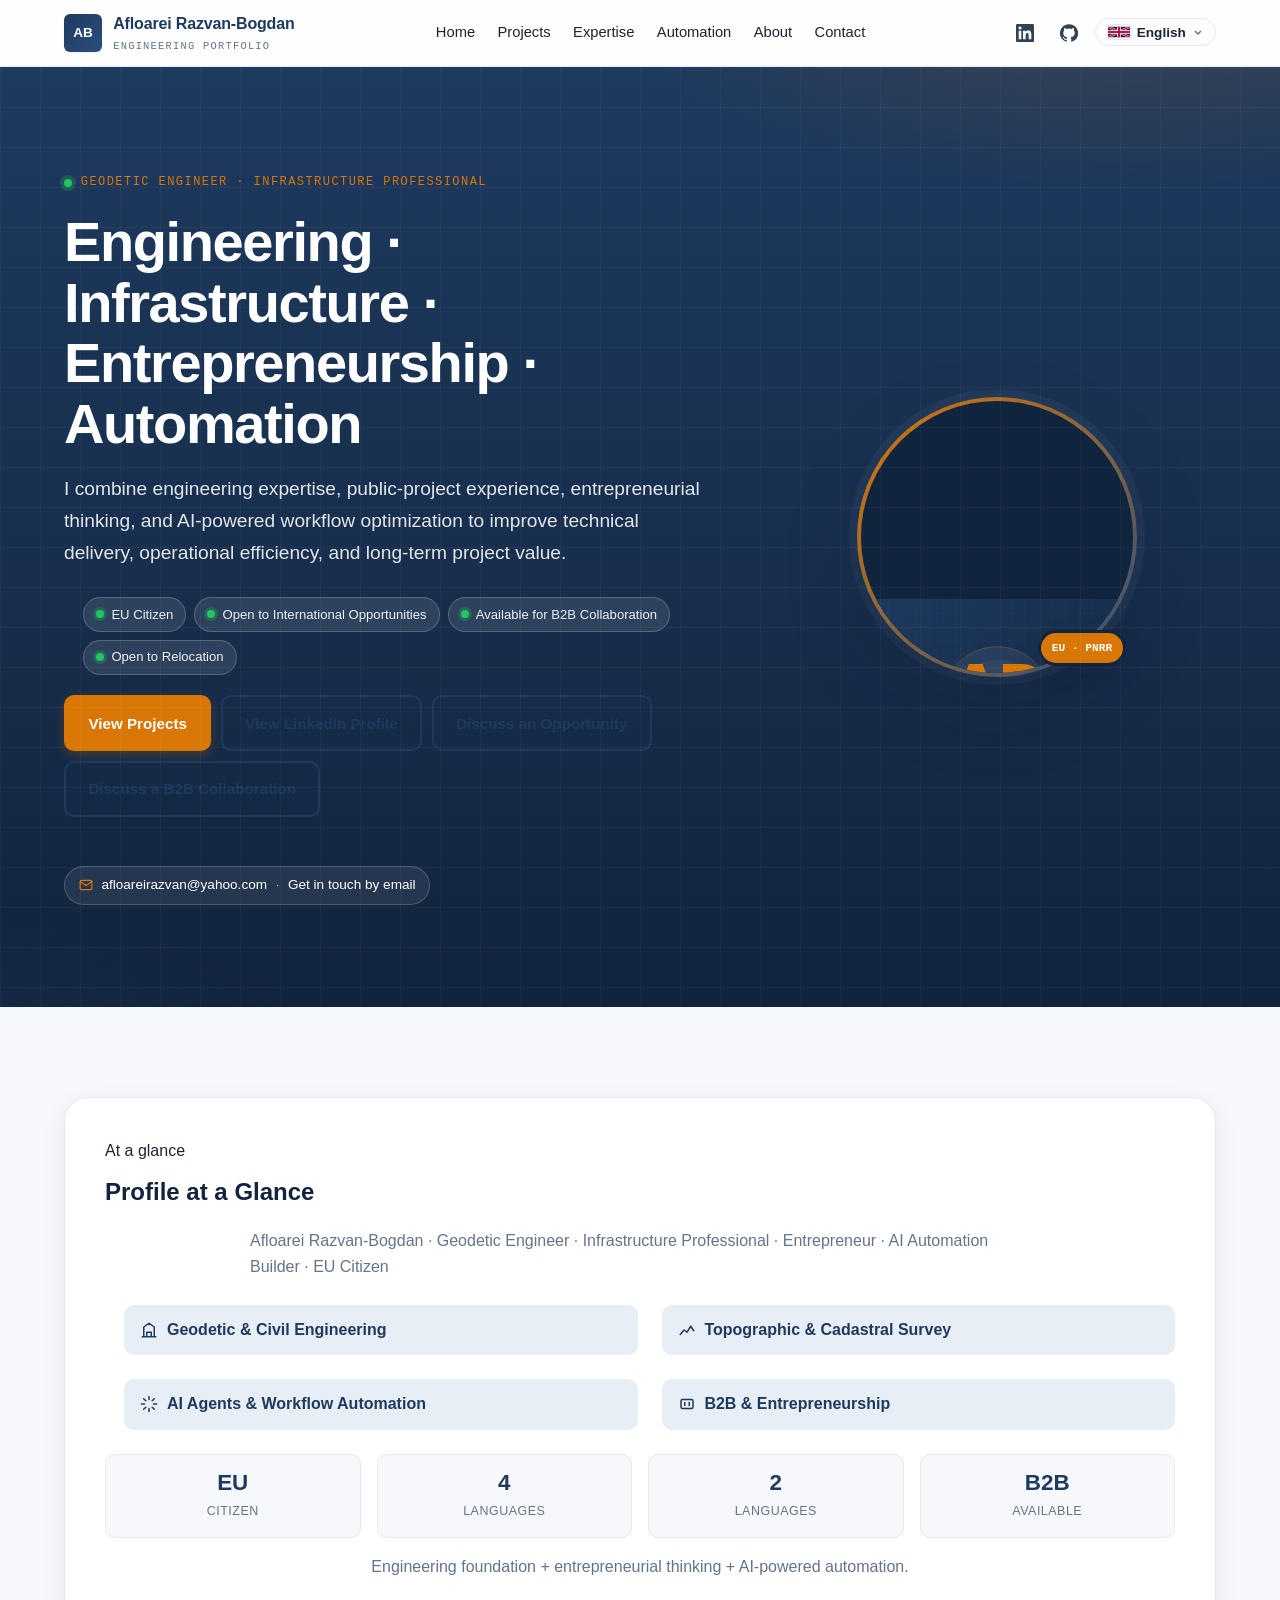
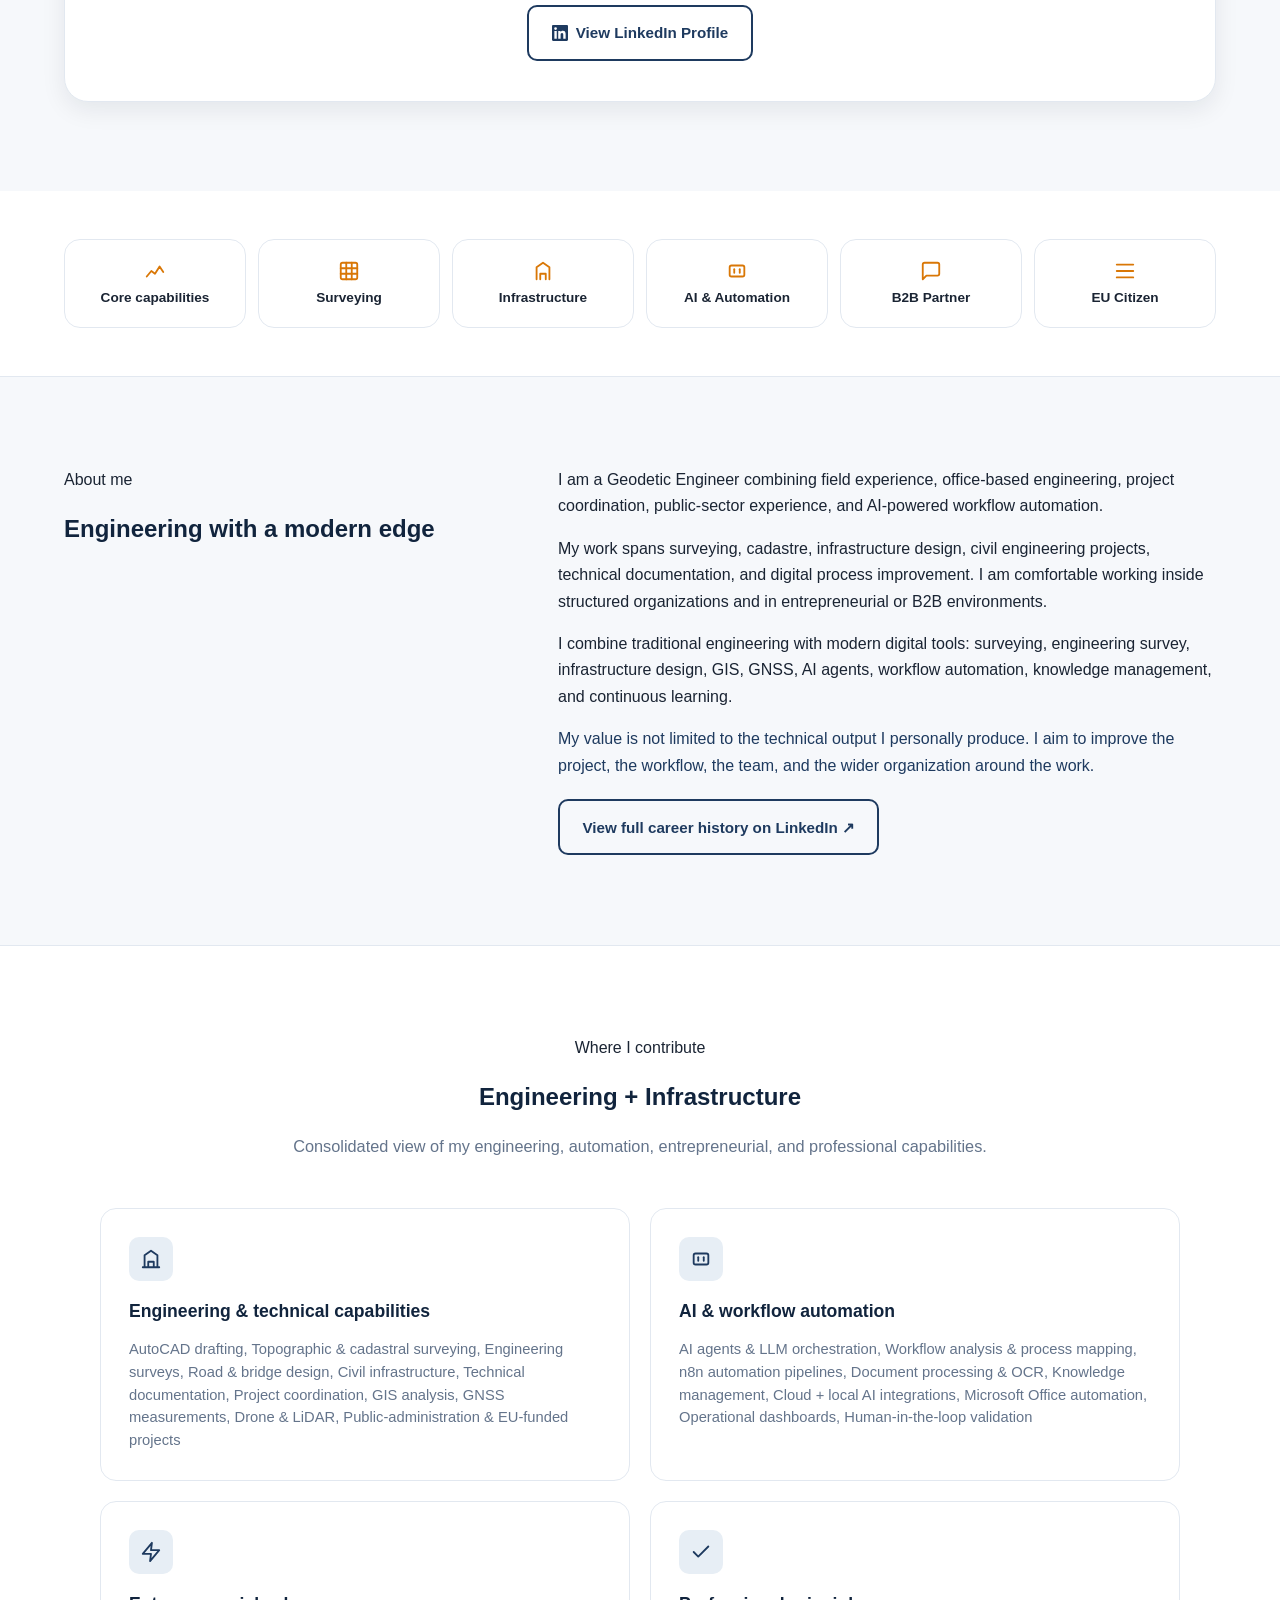
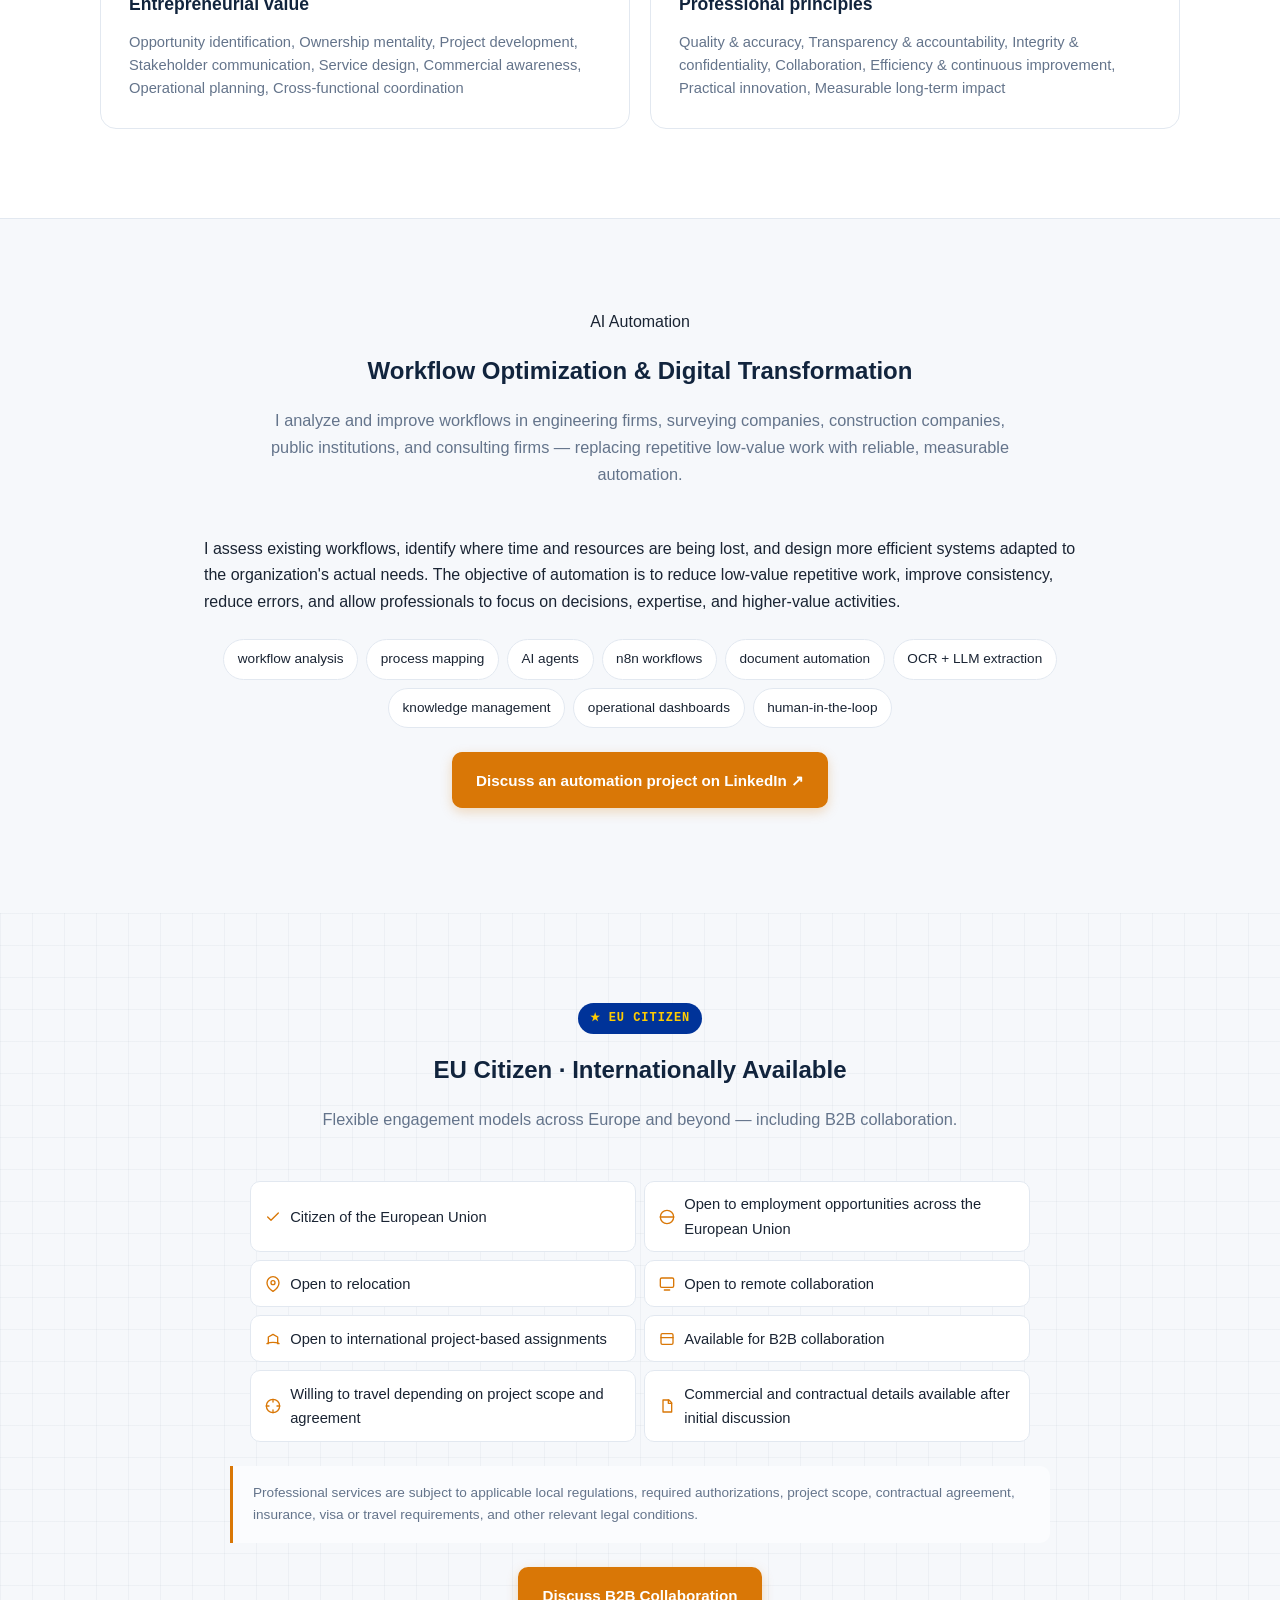
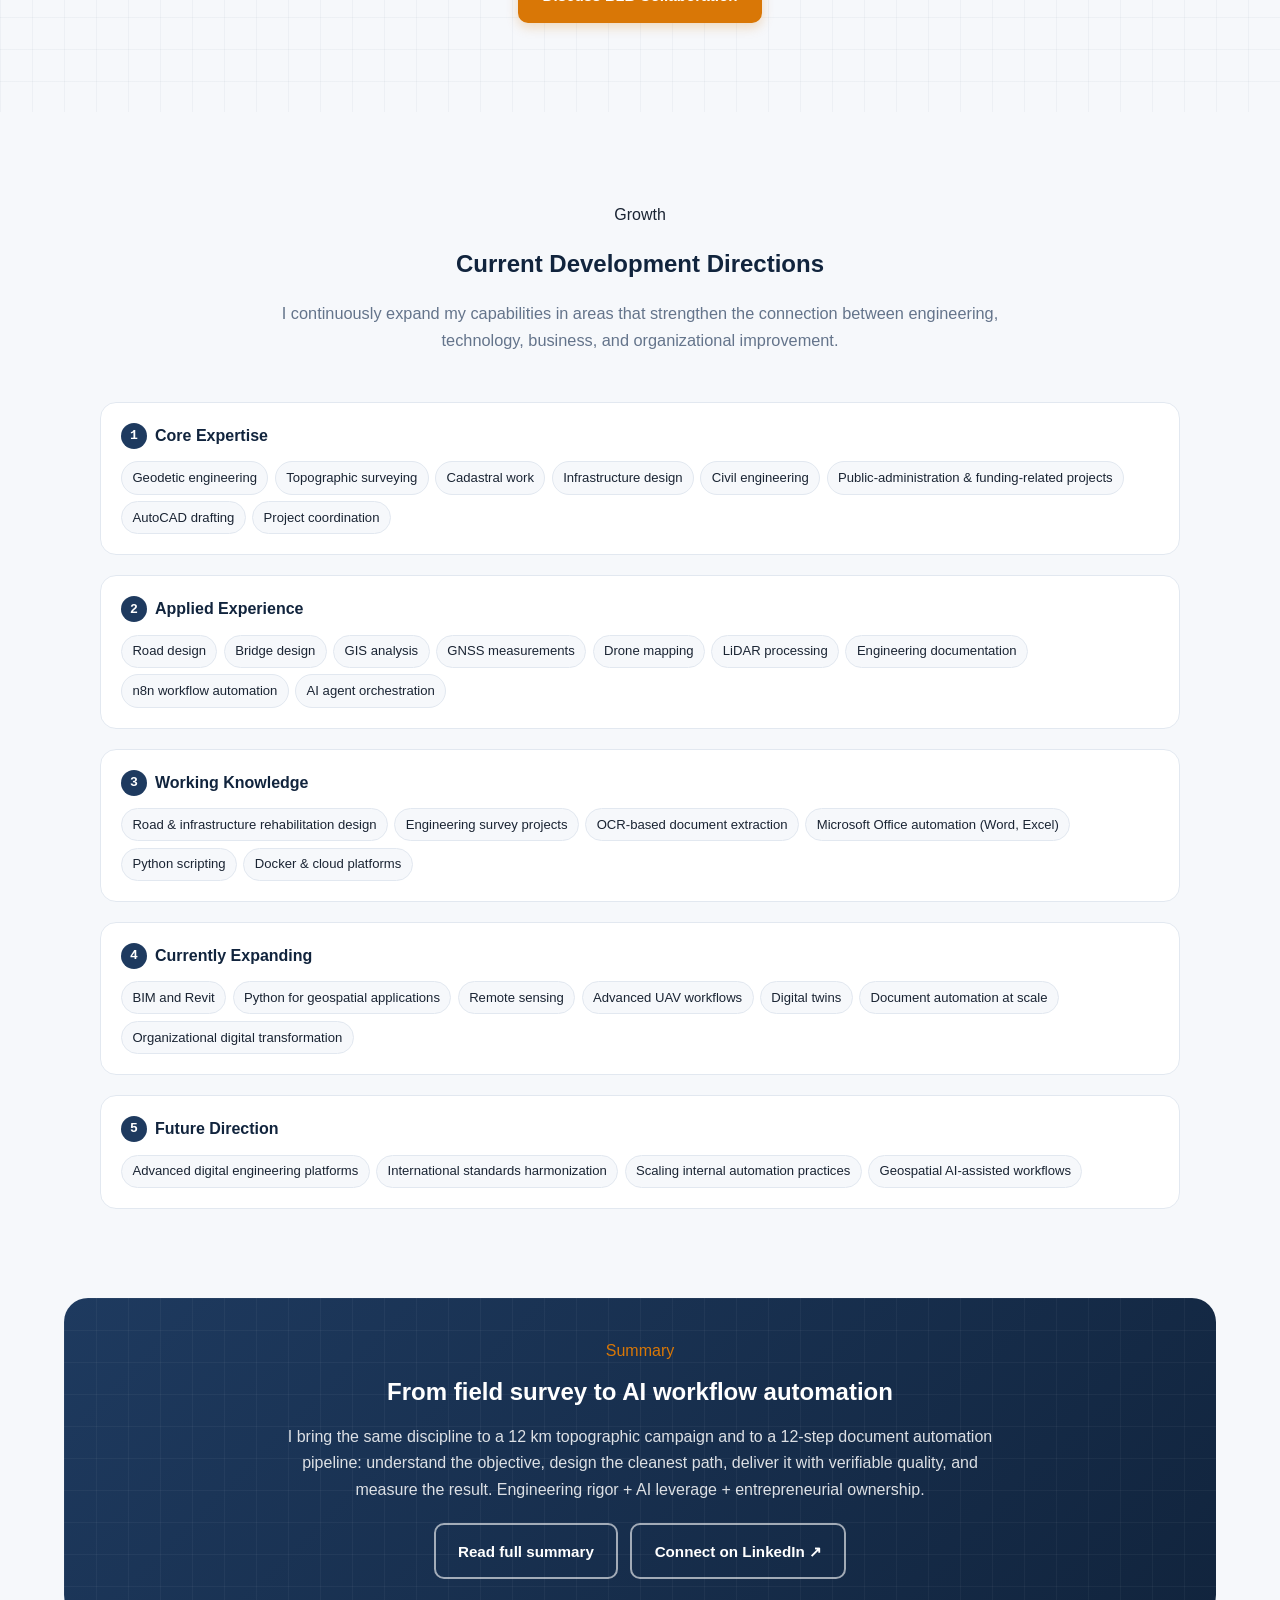
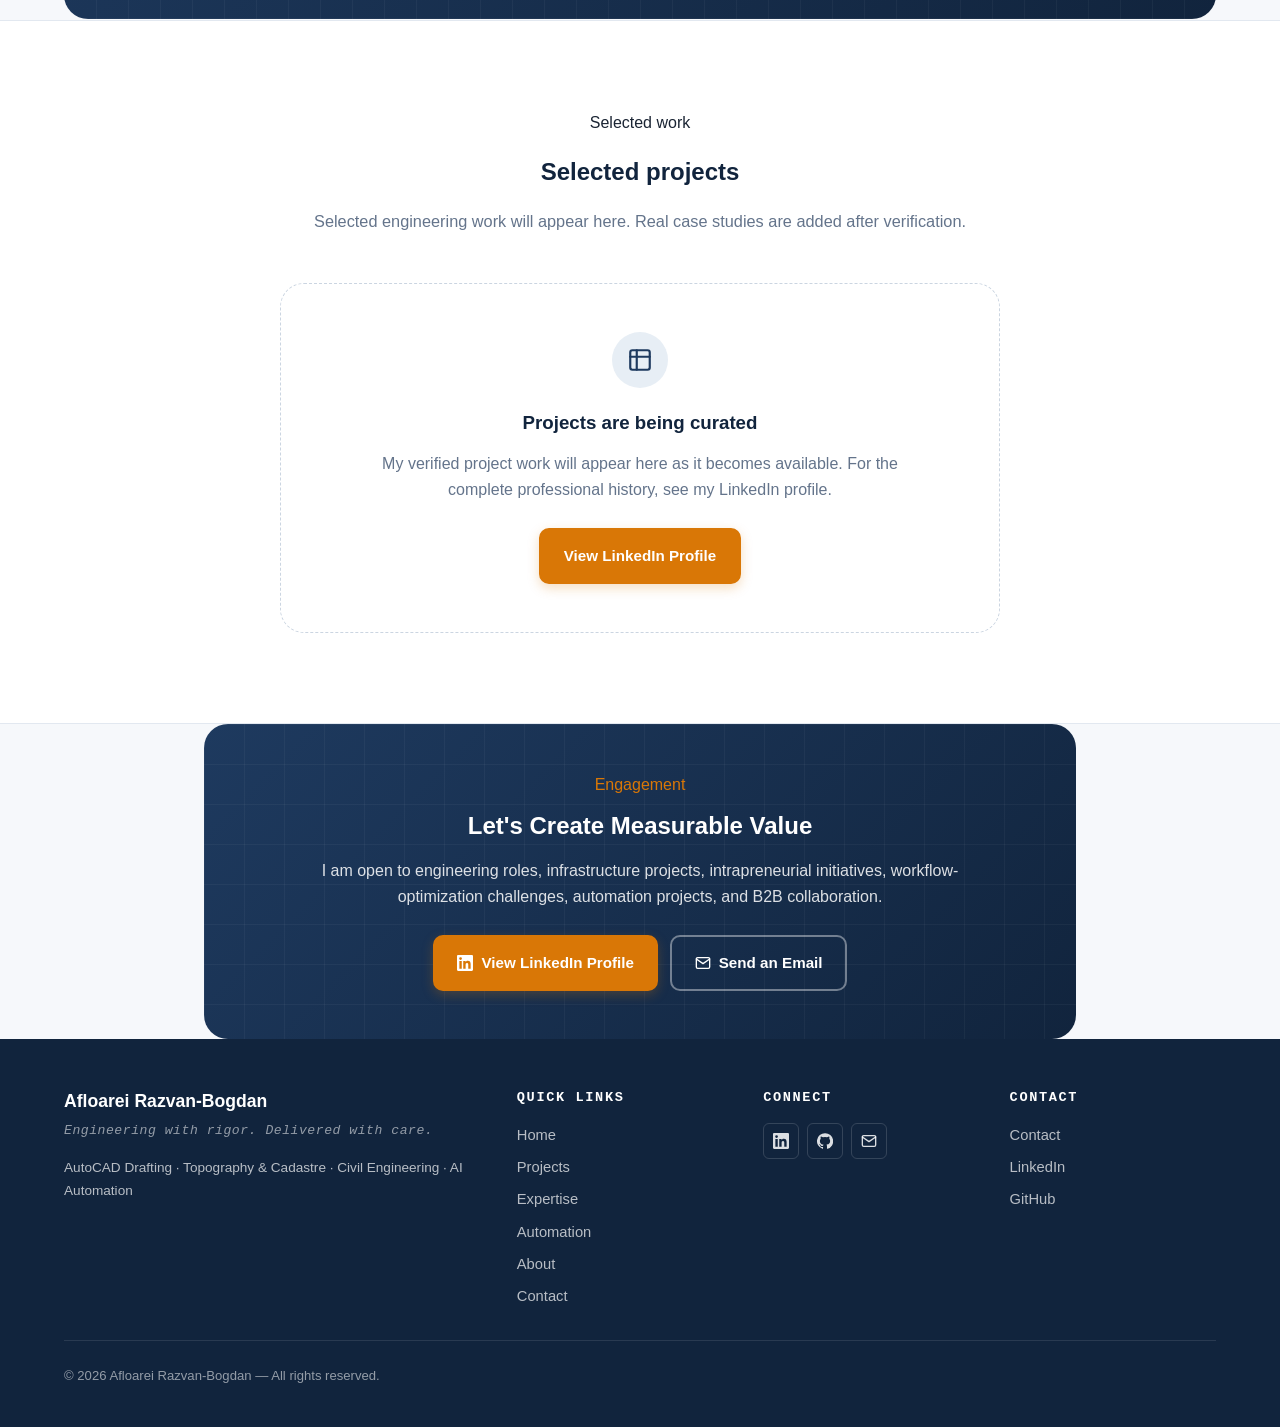
==== commit e97e8337: "Portfolio v2.3 polish: LinkedIn replaces CV, new Profile-at-a-Glance + Engineering+Automation + Capa" ====
--- a/index.html
+++ b/index.html
@@ -6,24 +6,22 @@
 <meta name="theme-color" content="#1e3a5f">
 <meta name="author" content="Afloarei Razvan-Bogdan">
 
-<title>Afloarei Razvan-Bogdan — Geodetic Engineer · Infrastructure Designer · AI Automation Builder</title>
-<meta name="description" content="Portfolio of Afloarei Razvan-Bogdan — Geodetic Engineer · Infrastructure Designer · AI Automation Builder. AutoCAD drafting, topographical and cadastral surveys, civil engineering design (institutional buildings, roads, bridges), workflow optimization and automation. Experience with private, PNRR (EU RRF / NextGenerationEU) and state-funded projects. EU citizen, available internationally.">
-<meta name="keywords" content="AutoCAD, surveying, topography, cadastre, GIS, GNSS, LiDAR, drone, civil engineering, road design, bridge design, institutional buildings, PNRR, NextGenerationEU, RRF, AI automation, n8n, workflow optimization, Romania, EU citizen, B2B">
+<title>Razvan Afloarei | Geodetic Engineer · Infrastructure · AI Automation</title>
+<meta name="description" content="Geodetic engineer and infrastructure professional combining surveying, civil engineering, public-project experience, and AI-powered workflow optimization. EU citizen, open to international opportunities and B2B collaboration.">
+<meta name="keywords" content="geodetic engineer, infrastructure design, civil engineering, AI automation, workflow optimization, surveying, PNRR, EU citizen, B2B, Romania, AutoCAD, GIS, n8n">
 <link rel="canonical" href="https://ARazvan99.github.io/">
 
 <meta property="og:type" content="website">
 <meta property="og:url" content="https://ARazvan99.github.io/">
-<meta property="og:title" content="Afloarei Razvan-Bogdan — Geodetic Engineer · Infrastructure Designer · AI Automation Builder">
-<meta property="og:description" content="Engineering · Infrastructure · Entrepreneurship · Automation. Delivering surveying, cadastral, civil infrastructure and AI-powered engineering across Europe.">
+<meta property="og:title" content="Razvan Afloarei | Geodetic Engineer · Infrastructure · AI Automation">
+<meta property="og:description" content="Geodetic engineer and infrastructure professional combining engineering expertise, public-project experience, and AI-powered workflow optimization. EU citizen, internationally available.">
 <meta property="og:image" content="https://ARazvan99.github.io/images/photo-placeholder.svg">
 <meta property="og:locale" content="en_US">
 <meta property="og:locale:alternate" content="ro_RO">
-<meta property="og:locale:alternate" content="fr_FR">
-<meta property="og:locale:alternate" content="de_DE">
 
 <meta name="twitter:card" content="summary_large_image">
-<meta name="twitter:title" content="Afloarei Razvan-Bogdan — Engineering Portfolio">
-<meta name="twitter:description" content="Geodetic Engineer · Infrastructure Designer · AI Automation Builder. Available across Europe.">
+<meta name="twitter:title" content="Razvan Afloarei | Engineering · Infrastructure · AI Automation">
+<meta name="twitter:description" content="Geodetic engineer · EU citizen · open to international opportunities and B2B collaboration.">
 <meta name="twitter:image" content="https://ARazvan99.github.io/images/photo-placeholder.svg">
 
 <link rel="icon" type="image/svg+xml" href="data:image/svg+xml;utf8,<svg xmlns='http://www.w3.org/2000/svg' viewBox='0 0 64 64'><rect width='64' height='64' rx='12' fill='%231e3a5f'/><path d='M16 46V18l16 10 16-10v28' fill='none' stroke='%23d97706' stroke-width='4' stroke-linejoin='round'/></svg>">
@@ -35,7 +33,7 @@
   "@context": "https://schema.org",
   "@type": "Person",
   "name": "Afloarei Razvan-Bogdan",
-  "jobTitle": "Geodetic Engineer · Infrastructure Designer · AI Automation Builder",
+  "jobTitle": "Geodetic Engineer · Infrastructure Professional · Entrepreneur · AI Automation Builder",
   "url": "https://ARazvan99.github.io/",
   "email": "mailto:afloareirazvan@yahoo.com",
   "telephone": "+40 768 981 416",
@@ -44,14 +42,7 @@
     "https://www.linkedin.com/in/razvan-afloarei/",
     "https://github.com/ARazvan99"
   ],
-  "address": { "@type": "PostalAddress", "addressCountry": "RO" },
-  "knowsAbout": [
-    "AutoCAD", "Civil 3D", "Surveying", "Topography", "Cadastre",
-    "GIS", "GNSS", "LiDAR", "Drone mapping", "Civil engineering",
-    "Road design", "Bridge design", "Infrastructure design",
-    "PNRR", "NextGenerationEU", "EU Recovery and Resilience Facility",
-    "AI automation", "n8n", "Workflow automation", "Python"
-  ]
+  "address": { "@type": "PostalAddress", "addressCountry": "RO" }
 }
 </script>
 </head>
@@ -69,32 +60,29 @@
     </a>
     <nav class="primary-nav" aria-label="Primary">
       <ul>
-        <li><a href="#impact" data-i18n="nav.work">Work</a></li>
-        <li><a href="#services" data-i18n="nav.services">Services</a></li>
-        <li><a href="#workflow" data-i18n="nav.process">Process</a></li>
-        <li><a href="#skills" data-i18n="nav.skills">Skills</a></li>
-        <li><a href="#projects" data-i18n="nav.projects">Projects</a></li>
-        <li><a href="#contact" data-i18n="nav.contact">Contact</a></li>
+        <li><a href="index.html#glance" data-i18n="nav.home">Home</a></li>
+        <li><a href="index.html#projects" data-i18n="nav.projects">Projects</a></li>
+        <li><a href="index.html#capabilities" data-i18n="nav.expertise">Expertise</a></li>
+        <li><a href="index.html#automation" data-i18n="nav.automation">Automation</a></li>
+        <li><a href="index.html#about" data-i18n="nav.about">About</a></li>
+        <li><a href="index.html#contact" data-i18n="nav.contact">Contact</a></li>
       </ul>
     </nav>
     <div class="nav-actions">
-      <a class="social-icon is-hidden-mobile" href="https://www.linkedin.com/in/razvan-afloarei/" target="_blank" rel="noopener" aria-label="LinkedIn"><svg viewBox="0 0 24 24" fill="currentColor"><path d="M20.45 20.45h-3.55v-5.57c0-1.33-.02-3.04-1.85-3.04-1.85 0-2.13 1.45-2.13 2.94v5.67H9.36V9h3.41v1.56h.05c.48-.9 1.64-1.85 3.37-1.85 3.6 0 4.27 2.37 4.27 5.46v6.28zM5.34 7.43a2.06 2.06 0 1 1 0-4.12 2.06 2.06 0 0 1 0 4.12zM7.12 20.45H3.56V9h3.56v11.45zM22.22 0H1.77C.79 0 0 .77 0 1.72v20.56C0 23.23.79 24 1.77 24h20.45c.98 0 1.78-.77 1.78-1.72V1.72C24 .77 23.2 0 22.22 0z"/></svg></a>
-      <a class="social-icon is-hidden-mobile" href="https://github.com/ARazvan99" target="_blank" rel="noopener" aria-label="GitHub"><svg viewBox="0 0 24 24" fill="currentColor"><path d="M12 .3a12 12 0 0 0-3.79 23.4c.6.11.82-.26.82-.58v-2.16c-3.34.73-4.04-1.41-4.04-1.41-.55-1.39-1.34-1.76-1.34-1.76-1.09-.74.08-.73.08-.73 1.2.09 1.84 1.24 1.84 1.24 1.07 1.83 2.81 1.3 3.49.99.11-.78.42-1.3.76-1.6-2.66-.3-5.47-1.33-5.47-5.93 0-1.31.47-2.38 1.24-3.22-.12-.31-.54-1.54.12-3.21 0 0 1.01-.32 3.3 1.23a11.5 11.5 0 0 1 6 0c2.29-1.55 3.3-1.23 3.3-1.23.66 1.67.24 2.9.12 3.21.77.84 1.24 1.91 1.24 3.22 0 4.61-2.81 5.62-5.49 5.92.43.37.81 1.1.81 2.22v3.29c0 .32.22.7.83.58A12 12 0 0 0 12 .3z"/></svg></a>
-
+      <a class="social-icon is-hidden-mobile" href="#" data-link-linkedin aria-label="LinkedIn" target="_blank" rel="noopener noreferrer">
+        <svg viewBox="0 0 24 24" fill="currentColor" aria-hidden="true"><path d="M20.45 20.45h-3.55v-5.57c0-1.33-.02-3.04-1.85-3.04-1.85 0-2.13 1.45-2.13 2.94v5.67H9.36V9h3.41v1.56h.05c.48-.9 1.64-1.85 3.37-1.85 3.6 0 4.27 2.37 4.27 5.46v6.28zM5.34 7.43a2.06 2.06 0 1 1 0-4.12 2.06 2.06 0 0 1 0 4.12zM7.12 20.45H3.56V9h3.56v11.45zM22.22 0H1.77C.79 0 0 .77 0 1.72v20.56C0 23.23.79 24 1.77 24h20.45c.98 0 1.78-.77 1.78-1.72V1.72C24 .77 23.2 0 22.22 0z"/></svg>
+      </a>
+      <a class="social-icon is-hidden-mobile" href="#" data-link-github aria-label="GitHub" target="_blank" rel="noopener noreferrer">
+        <svg viewBox="0 0 24 24" fill="currentColor" aria-hidden="true"><path d="M12 .3a12 12 0 0 0-3.79 23.4c.6.11.82-.26.82-.58v-2.16c-3.34.73-4.04-1.41-4.04-1.41-.55-1.39-1.34-1.76-1.34-1.76-1.09-.74.08-.73.08-.73 1.2.09 1.84 1.24 1.84 1.24 1.07 1.83 2.81 1.3 3.49.99.11-.78.42-1.3.76-1.6-2.66-.3-5.47-1.33-5.47-5.93 0-1.31.47-2.38 1.24-3.22-.12-.31-.54-1.54.12-3.21 0 0 1.01-.32 3.3 1.23a11.5 11.5 0 0 1 6 0c2.29-1.55 3.3-1.23 3.3-1.23.66 1.67.24 2.9.12 3.21.77.84 1.24 1.91 1.24 3.22 0 4.61-2.81 5.62-5.49 5.92.43.37.81 1.1.81 2.22v3.29c0 .32.22.7.83.58A12 12 0 0 0 12 .3z"/></svg>
+      </a>
       <div class="lang-dropdown">
         <button id="lang-toggle" class="lang-toggle" type="button" aria-haspopup="listbox" aria-expanded="false" aria-label="Language">
           <span class="lang-flag" aria-hidden="true"><img src="assets/flags/gb.svg" alt="" loading="eager" decoding="async" width="22" height="14"></span>
           <span class="lang-current">English</span>
           <svg class="lang-chevron" viewBox="0 0 10 10" fill="none" stroke="currentColor" stroke-width="1.5" aria-hidden="true"><path d="M2 4 L5 7 L8 4"/></svg>
         </button>
-        <ul class="lang-menu" role="listbox" aria-label="Select language">
-          <li role="option" data-lang="en" tabindex="0"><span class="lang-flag"><img src="assets/flags/gb.svg" alt="" loading="lazy" decoding="async" width="22" height="14"></span><span>English</span></li>
-          <li role="option" data-lang="ro" tabindex="0"><span class="lang-flag"><img src="assets/flags/ro.svg" alt="" loading="lazy" decoding="async" width="22" height="14"></span><span>Română</span></li>
-          <li role="option" data-lang="fr" tabindex="0"><span class="lang-flag"><img src="assets/flags/fr.svg" alt="" loading="lazy" decoding="async" width="22" height="14"></span><span>Français</span></li>
-          <li role="option" data-lang="de" tabindex="0"><span class="lang-flag"><img src="assets/flags/de.svg" alt="" loading="lazy" decoding="async" width="22" height="14"></span><span>Deutsch</span></li>
-        </ul>
-      </div>
-
+        <ul class="lang-menu" role="listbox" aria-label="Select language"></ul>
+      </div>
       <button id="menu-toggle" class="menu-toggle" type="button" aria-label="Open menu" aria-expanded="false" aria-controls="primary-nav">
         <span></span><span></span><span></span>
       </button>
@@ -104,53 +92,42 @@
 
 <main id="main">
 
-<!-- HERO -->
+<!-- ===== 1. HERO ===== -->
 <section class="hero" aria-labelledby="hero-title">
   <div class="container hero-inner">
     <div>
       <p class="hero-availability">
         <span class="dot" aria-hidden="true"></span>
-        <span data-i18n="hero.availability">Open to opportunities</span>
+        <span data-i18n="hero.eyebrow">Geodetic Engineer · Infrastructure Professional</span>
       </p>
-      <p class="eyebrow" data-i18n="hero.positioning">Engineering • Infrastructure • Entrepreneurship • Automation</p>
-      <h1 id="hero-title">
-        <span data-i18n="hero.title">Geodetic Engineer</span><br>
-        <span data-i18n="hero.title2">Infrastructure Designer</span><br>
-        <span data-i18n="hero.title3">AI Automation Builder</span>
-      </h1>
-      <p class="hero-lede" data-i18n="hero.lede">Delivering surveying, cadastral, civil infrastructure and AI-powered engineering solutions across Europe.</p>
-      <p class="hero-subline" data-i18n="hero.subline">I combine engineering expertise, entrepreneurial thinking, public-sector experience, project development, and AI-powered automation to improve projects, organizations, workflows, and communities.</p>
+      <h1 id="hero-title" data-i18n="hero.title">Engineering · Infrastructure · Entrepreneurship · Automation</h1>
+      <p class="hero-lede" data-i18n="hero.subline">I combine engineering expertise, public-project experience, entrepreneurial thinking, and AI-powered workflow optimization to improve technical delivery, operational efficiency, and long-term project value.</p>
+
+      <ul class="hero-pills reveal" aria-label="Availability status">
+        <li class="hero-pill"><span class="pill-dot" aria-hidden="true"></span><span data-i18n="hero.pill.eu">EU Citizen</span></li>
+        <li class="hero-pill"><span class="pill-dot" aria-hidden="true"></span><span data-i18n="hero.pill.intl">Open to International Opportunities</span></li>
+        <li class="hero-pill"><span class="pill-dot" aria-hidden="true"></span><span data-i18n="hero.pill.b2b">Available for B2B Collaboration</span></li>
+        <li class="hero-pill"><span class="pill-dot" aria-hidden="true"></span><span data-i18n="hero.pill.reloc">Open to Relocation</span></li>
+      </ul>
+
       <div class="hero-cta">
-        <a class="btn btn-primary" href="cv.html" data-i18n="hero.cta.cv">Download CV</a>
-        <a class="btn btn-ghost" href="#projects" data-i18n="hero.cta.projects">View projects</a>
-        <a class="btn btn-ghost" href="#contact" data-i18n="hero.cta.contact">Contact me</a>
-        <a class="btn btn-ghost" href="https://www.linkedin.com/in/razvan-afloarei/" target="_blank" rel="noopener" data-i18n="hero.cta.linkedin">LinkedIn</a>
-        <a class="btn btn-ghost" href="https://github.com/ARazvan99" target="_blank" rel="noopener" data-i18n="hero.cta.github">GitHub</a>
-        <a class="btn btn-ghost" href="#contact" data-i18n="hero.cta.availability">I'm available</a>
-      </div>
-      <div class="hero-trust">
-        <span class="hero-trust-item">
-          <svg viewBox="0 0 24 24" fill="none" stroke="currentColor" stroke-width="2" stroke-linecap="round" stroke-linejoin="round"><circle cx="12" cy="12" r="10"/><polyline points="12 6 12 12 16 14"/></svg>
-          <span data-i18n="hero.trust.response">Replies within 1 working day</span>
-        </span>
-        <span class="hero-trust-item">
-          <svg viewBox="0 0 24 24" fill="none" stroke="currentColor" stroke-width="2" stroke-linecap="round" stroke-linejoin="round"><path d="M12 2 L15 8 L22 9 L17 14 L18 21 L12 18 L6 21 L7 14 L2 9 L9 8 Z"/></svg>
-          <span data-i18n="hero.trust.eu">EU funding experience</span>
-        </span>
-        <span class="hero-trust-item">
-          <svg viewBox="0 0 24 24" fill="none" stroke="currentColor" stroke-width="2" stroke-linecap="round" stroke-linejoin="round"><circle cx="12" cy="12" r="10"/><path d="M2 12h20M12 2a15 15 0 0 1 0 20M12 2a15 15 0 0 0 0 20"/></svg>
-          <span data-i18n="hero.trust.languages">RO · EN · FR · DE</span>
-        </span>
-        <span class="hero-trust-item">
-          <svg viewBox="0 0 24 24" fill="none" stroke="currentColor" stroke-width="2" stroke-linecap="round" stroke-linejoin="round"><rect x="2" y="3" width="20" height="14" rx="2"/><line x1="8" y1="21" x2="16" y2="21"/><line x1="12" y1="17" x2="12" y2="21"/></svg>
-          <span data-i18n="hero.trust.remote">Remote & on-site worldwide</span>
-        </span>
-      </div>
+        <a class="btn btn-primary" href="#projects" data-i18n="hero.cta.projects">View Projects</a>
+        <a class="btn btn-outline" href="#" data-link-linkedin data-i18n="hero.cta.linkedin">View LinkedIn Profile</a>
+        <a class="btn btn-outline" href="#contact" data-i18n="hero.cta.opportunity">Discuss an Opportunity</a>
+        <a class="btn btn-outline" href="#contact" data-i18n="hero.cta.b2b">Discuss a B2B Collaboration</a>
+      </div>
+
+      <a class="hero-contact-pill" href="#" data-link-email aria-label="Contact by email">
+        <svg viewBox="0 0 24 24" fill="none" stroke="currentColor" stroke-width="2" stroke-linecap="round" stroke-linejoin="round" aria-hidden="true"><path d="M4 4h16c1.1 0 2 .9 2 2v12c0 1.1-.9 2-2 2H4c-1.1 0-2-.9-2-2V6c0-1.1.9-2 2-2z"/><polyline points="22,6 12,13 2,6"/></svg>
+        <span data-link-email-display>afloareirazvan@yahoo.com</span>
+        <span style="opacity:.7;font-size:.85em;">·</span>
+        <span data-i18n="hero.contact.label">Get in touch by email</span>
+      </a>
     </div>
     <div>
       <div class="hero-photo">
         <div class="hero-photo-inner">
-          <img src="images/photo-placeholder.svg" alt="Afloarei Razvan-Bogdan — photo placeholder" width="800" height="600" loading="eager" fetchpriority="high">
+          <img src="images/photo-placeholder.svg" alt="Photo placeholder — to be replaced with a real portrait" width="800" height="600" loading="eager" fetchpriority="high">
         </div>
         <span class="hero-photo-badge" aria-hidden="true">EU · PNRR</span>
       </div>
@@ -158,814 +135,312 @@
   </div>
 </section>
 
-<!-- STATS BAR -->
-<section class="stats-bar" aria-label="Career statistics">
-  <div class="container">
-    <div class="stats-grid">
-      <div class="stat">
-        <div class="stat-number" data-count="8" data-suffix="+">8+</div>
-        <div class="stat-label" data-i18n="stats.label1">Years of experience</div>
-      </div>
-      <div class="stat">
-        <div class="stat-number" data-count="50" data-suffix="+">50+</div>
-        <div class="stat-label" data-i18n="stats.label2">Projects delivered</div>
-      </div>
-      <div class="stat">
-        <div class="stat-number" data-count="12" data-suffix="+">12+</div>
-        <div class="stat-label" data-i18n="stats.label3">Industries served</div>
-      </div>
-      <div class="stat">
-        <div class="stat-number" data-count="20" data-suffix="+">20+</div>
-        <div class="stat-label" data-i18n="stats.label4">EU/state-funded projects</div>
-      </div>
-    </div>
-  </div>
-</section>
-
-<!-- ENGINEERING FOR POSITIVE IMPACT -->
-<section id="impact" class="section section-blueprint" aria-labelledby="impact-title">
+<!-- ===== 2. PROFILE AT A GLANCE (NEW) ===== -->
+<section id="glance" class="section" aria-labelledby="glance-title">
+  <div class="container">
+    <div class="profile-glance reveal">
+      <p class="section-eyebrow" style="margin-bottom:.5rem;" data-i18n="glance.eyebrow">At a glance</p>
+      <h2 id="glance-title" data-i18n="glance.title">Profile at a Glance</h2>
+      <p style="color:var(--c-text-muted);max-width:780px;margin:0 auto 0.5rem;">Afloarei Razvan-Bogdan · Geodetic Engineer · Infrastructure Professional · Entrepreneur · AI Automation Builder · EU Citizen</p>
+
+      <ul class="glance-grid" aria-label="Core capabilities">
+        <li class="glance-cap"><svg viewBox="0 0 24 24" fill="none" stroke="currentColor" stroke-width="2" stroke-linecap="round" stroke-linejoin="round" aria-hidden="true"><path d="M3 21h18M5 21V8l7-5 7 5v13M9 21v-6h6v6"/></svg><span>Geodetic & Civil Engineering</span></li>
+        <li class="glance-cap"><svg viewBox="0 0 24 24" fill="none" stroke="currentColor" stroke-width="2" stroke-linecap="round" stroke-linejoin="round" aria-hidden="true"><path d="M3 18l5-6 4 3 5-8 4 6"/></svg><span>Topographic & Cadastral Survey</span></li>
+        <li class="glance-cap"><svg viewBox="0 0 24 24" fill="none" stroke="currentColor" stroke-width="2" stroke-linecap="round" stroke-linejoin="round" aria-hidden="true"><path d="M12 2v4M12 18v4M4.93 4.93l2.83 2.83M16.24 16.24l2.83 2.83M2 12h4M18 12h4M4.93 19.07l2.83-2.83M16.24 7.76l2.83-2.83"/></svg><span>AI Agents &amp; Workflow Automation</span></li>
+        <li class="glance-cap"><svg viewBox="0 0 24 24" fill="none" stroke="currentColor" stroke-width="2" stroke-linecap="round" stroke-linejoin="round" aria-hidden="true"><rect x="4" y="6" width="16" height="12" rx="2"/><line x1="9" y1="10" x2="9" y2="14"/><line x1="15" y1="10" x2="15" y2="14"/></svg><span>B2B &amp; Entrepreneurship</span></li>
+      </ul>
+
+      <div class="glance-stats" aria-label="Profile summary">
+        <div class="glance-stat">
+          <span class="num">EU</span>
+          <span class="lbl">Citizen</span>
+        </div>
+        <div class="glance-stat">
+          <span class="num">4</span>
+          <span class="lbl">Languages</span>
+        </div>
+        <div class="glance-stat">
+          <span class="num">2</span>
+          <span class="lbl">Languages</span>
+        </div>
+        <div class="glance-stat">
+          <span class="num">B2B</span>
+          <span class="lbl">Available</span>
+        </div>
+      </div>
+
+      <p style="text-align:center;color:var(--c-text-muted);max-width:680px;margin:1rem auto 0;">
+        Engineering foundation + entrepreneurial thinking + AI-powered automation.
+      </p>
+
+      <div class="glance-cta">
+        <a class="btn btn-outline" href="#" data-link-linkedin>
+          <svg viewBox="0 0 24 24" fill="currentColor" aria-hidden="true" style="width:16px;height:16px;"><path d="M20.45 20.45h-3.55v-5.57c0-1.33-.02-3.04-1.85-3.04-1.85 0-2.13 1.45-2.13 2.94v5.67H9.36V9h3.41v1.56h.05c.48-.9 1.64-1.85 3.37-1.85 3.6 0 4.27 2.37 4.27 5.46v6.28zM5.34 7.43a2.06 2.06 0 1 1 0-4.12 2.06 2.06 0 0 1 0 4.12zM7.12 20.45H3.56V9h3.56v11.45zM22.22 0H1.77C.79 0 0 .77 0 1.72v20.56C0 23.23.79 24 1.77 24h20.45c.98 0 1.78-.77 1.78-1.72V1.72C24 .77 23.2 0 22.22 0z"/></svg>
+          <span data-i18n="hero.cta.linkedin">View LinkedIn Profile</span>
+        </a>
+      </div>
+    </div>
+  </div>
+</section>
+
+<!-- ===== 3. CREDIBILITY STRIP (NEW - non-numerical) ===== -->
+<section class="stats-bar section-tight" aria-label="Core capabilities">
+  <div class="container">
+    <div class="credibility-strip">
+      <div class="credibility-item reveal">
+        <svg viewBox="0 0 24 24" fill="none" stroke="currentColor" stroke-width="2" stroke-linecap="round" stroke-linejoin="round" aria-hidden="true"><path d="M3 18l5-6 4 3 5-8 4 6"/></svg>
+        <span class="lbl" data-i18n="credibility.title">Core capabilities</span>
+      </div>
+      <div class="credibility-item reveal">
+        <svg viewBox="0 0 24 24" fill="none" stroke="currentColor" stroke-width="2" stroke-linecap="round" stroke-linejoin="round" aria-hidden="true"><rect x="3" y="3" width="18" height="18" rx="2"/><line x1="9" y1="3" x2="9" y2="21"/><line x1="15" y1="3" x2="15" y2="21"/><line x1="3" y1="9" x2="21" y2="9"/><line x1="3" y1="15" x2="21" y2="15"/></svg>
+        <span class="lbl">Surveying</span>
+      </div>
+      <div class="credibility-item reveal">
+        <svg viewBox="0 0 24 24" fill="none" stroke="currentColor" stroke-width="2" stroke-linecap="round" stroke-linejoin="round" aria-hidden="true"><path d="M5 21V8l7-5 7 5v13M9 21v-6h6v6"/></svg>
+        <span class="lbl">Infrastructure</span>
+      </div>
+      <div class="credibility-item reveal">
+        <svg viewBox="0 0 24 24" fill="none" stroke="currentColor" stroke-width="2" stroke-linecap="round" stroke-linejoin="round" aria-hidden="true"><rect x="4" y="6" width="16" height="12" rx="2"/><line x1="9" y1="10" x2="9" y2="14"/><line x1="15" y1="10" x2="15" y2="14"/></svg>
+        <span class="lbl">AI &amp; Automation</span>
+      </div>
+      <div class="credibility-item reveal">
+        <svg viewBox="0 0 24 24" fill="none" stroke="currentColor" stroke-width="2" stroke-linecap="round" stroke-linejoin="round" aria-hidden="true"><path d="M21 15a2 2 0 0 1-2 2H7l-4 4V5a2 2 0 0 1 2-2h14a2 2 0 0 1 2 2z"/></svg>
+        <span class="lbl">B2B Partner</span>
+      </div>
+      <div class="credibility-item reveal">
+        <svg viewBox="0 0 24 24" fill="none" stroke="currentColor" stroke-width="2" stroke-linecap="round" stroke-linejoin="round" aria-hidden="true"><path d="M3 5h18M3 12h18M3 19h18"/></svg>
+        <span class="lbl">EU Citizen</span>
+      </div>
+    </div>
+  </div>
+</section>
+
+<!-- ===== 4. ABOUT ===== -->
+<section id="about" class="section" aria-labelledby="about-title">
+  <div class="container two-col">
+    <div class="col-left reveal">
+      <p class="section-eyebrow" data-i18n="about.eyebrow">About me</p>
+      <h2 id="about-title" data-i18n="about.title">Engineering with a modern edge</h2>
+    </div>
+    <div class="col-right reveal">
+      <p data-i18n="about.p1">I am a Geodetic Engineer combining field experience, office-based engineering, project coordination, public-sector experience, and AI-powered workflow automation.</p>
+      <p data-i18n="about.p2">My work spans surveying, cadastre, infrastructure design, civil engineering projects, technical documentation, and digital process improvement. I am comfortable working inside structured organizations and in entrepreneurial or B2B environments.</p>
+      <p data-i18n="about.p3">I combine traditional engineering with modern digital tools: surveying, engineering survey, infrastructure design, GIS, GNSS, AI agents, workflow automation, knowledge management, and continuous learning.</p>
+      <p style="font-weight:500;color:var(--c-primary);" data-i18n="about.summary">My value is not limited to the technical output I personally produce. I aim to improve the project, the workflow, the team, and the wider organization around the work.</p>
+      <p style="margin-top:1.25rem;"><a class="btn btn-outline" href="#" data-link-linkedin>View full career history on LinkedIn ↗</a></p>
+    </div>
+  </div>
+</section>
+
+<!-- ===== 5. CAPABILITIES (consolidated) ===== -->
+<section id="capabilities" class="section section-alt" aria-labelledby="caps-title">
+  <div class="container">
+    <header class="section-head reveal">
+      <p class="section-eyebrow" data-i18n="credibility.eyebrow">Where I contribute</p>
+      <h2 id="caps-title" data-i18n="caps.title">Engineering + Infrastructure</h2>
+      <p class="section-sub" style="max-width:720px;margin:0 auto;">Consolidated view of my engineering, automation, entrepreneurial, and professional capabilities.</p>
+    </header>
+    <div class="cap-grid reveal">
+      <div class="cap-tile">
+        <div class="cap-tile-icon"><svg viewBox="0 0 24 24" fill="none" stroke="currentColor" stroke-width="2" stroke-linecap="round" stroke-linejoin="round" aria-hidden="true"><path d="M3 21h18M5 21V8l7-5 7 5v13M9 21v-6h6v6"/></svg></div>
+        <h3 data-i18n="caps.eng.title">Engineering &amp; technical capabilities</h3>
+        <p data-i18n="caps.eng.list">AutoCAD drafting, Topographic &amp; cadastral surveying, Engineering surveys, Road &amp; bridge design, Civil infrastructure, Technical documentation, Project coordination, GIS analysis, GNSS measurements, Drone &amp; LiDAR, Public-administration &amp; EU-funded projects.</p>
+      </div>
+      <div class="cap-tile">
+        <div class="cap-tile-icon"><svg viewBox="0 0 24 24" fill="none" stroke="currentColor" stroke-width="2" stroke-linecap="round" stroke-linejoin="round" aria-hidden="true"><rect x="4" y="6" width="16" height="12" rx="2"/><line x1="9" y1="10" x2="9" y2="14"/><line x1="15" y1="10" x2="15" y2="14"/></svg></div>
+        <h3 data-i18n="caps.auto.title">AI &amp; workflow automation</h3>
+        <p data-i18n="caps.auto.list">AI agents &amp; LLM orchestration, Workflow analysis &amp; process mapping, n8n automation pipelines, Document processing &amp; OCR, Knowledge management, Cloud + local AI integrations, Microsoft Office automation, Operational dashboards, Human-in-the-loop validation.</p>
+      </div>
+      <div class="cap-tile">
+        <div class="cap-tile-icon"><svg viewBox="0 0 24 24" fill="none" stroke="currentColor" stroke-width="2" stroke-linecap="round" stroke-linejoin="round" aria-hidden="true"><polyline points="13 2 3 14 12 14 11 22 21 10 12 10 13 2"/></svg></div>
+        <h3 data-i18n="caps.entre.title">Entrepreneurial value</h3>
+        <p data-i18n="caps.entre.list">Opportunity identification, Ownership mentality, Project development, Stakeholder communication, Service design, Commercial awareness, Operational planning, Cross-functional coordination.</p>
+      </div>
+      <div class="cap-tile">
+        <div class="cap-tile-icon"><svg viewBox="0 0 24 24" fill="none" stroke="currentColor" stroke-width="2" stroke-linecap="round" stroke-linejoin="round" aria-hidden="true"><polyline points="20 6 9 17 4 12"/></svg></div>
+        <h3 data-i18n="caps.principles.title">Professional principles</h3>
+        <p data-i18n="caps.principles.list">Quality &amp; accuracy, Transparency &amp; accountability, Integrity &amp; confidentiality, Collaboration, Efficiency &amp; continuous improvement, Practical innovation, Measurable long-term impact.</p>
+      </div>
+    </div>
+  </div>
+</section>
+
+<!-- ===== 6. AUTOMATION (NEW focused section) ===== -->
+<section id="automation" class="section" aria-labelledby="automation-title">
   <div class="container container-narrow">
     <header class="section-head reveal">
-      <p class="section-eyebrow" data-i18n="impact.eyebrow">Purpose</p>
-      <h2 id="impact-title" data-i18n="impact.title">Engineering for Positive Impact</h2>
-      <p class="section-sub" data-i18n="impact.subtitle">Driven by the long-term value my work can create.</p>
+      <p class="section-eyebrow">AI Automation</p>
+      <h2 id="automation-title">Workflow Optimization &amp; Digital Transformation</h2>
+      <p class="section-sub">I analyze and improve workflows in engineering firms, surveying companies, construction companies, public institutions, and consulting firms — replacing repetitive low-value work with reliable, measurable automation.</p>
     </header>
     <div class="reveal">
-      <p data-i18n="impact.p1">I am primarily motivated by the positive impact that a project can create. I actively seek opportunities where my work can improve infrastructure, organizations, professional teams, local communities, and public services.</p>
-      <p data-i18n="impact.p2">My objective is not only to complete assigned tasks, but to understand the wider purpose of the project and identify ways to increase its long-term value.</p>
-      <p><strong data-i18n="impact.intro">I am particularly interested in projects that allow me to:</strong></p>
-      <ul class="chips" role="list" style="justify-content:center;max-width:920px;margin:0 auto;">
-        <li class="chip chip-accent" data-i18n="impact.b1">solve meaningful problems</li>
-        <li class="chip chip-accent" data-i18n="impact.b2">improve inefficient systems</li>
-        <li class="chip chip-accent" data-i18n="impact.b3">contribute to sustainable development</li>
-        <li class="chip chip-accent" data-i18n="impact.b4">modernize technical and administrative workflows</li>
-        <li class="chip chip-accent" data-i18n="impact.b5">support communities</li>
-        <li class="chip chip-accent" data-i18n="impact.b6">improve collaboration</li>
-        <li class="chip chip-accent" data-i18n="impact.b7">help colleagues and organizations develop</li>
-        <li class="chip chip-accent" data-i18n="impact.b8">create scalable and reusable solutions</li>
-        <li class="chip chip-accent" data-i18n="impact.b9">generate measurable long-term value</li>
+      <p>I assess existing workflows, identify where time and resources are being lost, and design more efficient systems adapted to the organization's actual needs. The objective of automation is to reduce low-value repetitive work, improve consistency, reduce errors, and allow professionals to focus on decisions, expertise, and higher-value activities.</p>
+      <ul class="chips" role="list" style="justify-content:center;max-width:1080px;margin:1.5rem auto;">
+        <li class="chip">workflow analysis</li>
+        <li class="chip">process mapping</li>
+        <li class="chip">AI agents</li>
+        <li class="chip">n8n workflows</li>
+        <li class="chip">document automation</li>
+        <li class="chip">OCR + LLM extraction</li>
+        <li class="chip">knowledge management</li>
+        <li class="chip">operational dashboards</li>
+        <li class="chip">human-in-the-loop</li>
       </ul>
-      <p style="text-align:center;margin-top:1.5rem;color:var(--c-text-muted);font-style:italic;" data-i18n="impact.closing">I focus on the wider purpose of the work — not only on the task as defined.</p>
-    </div>
-  </div>
-</section>
-
-<!-- WHY ME -->
-<section id="whyme" class="section" aria-labelledby="whyme-title">
-  <div class="container">
+      <p style="text-align:center;margin-top:1.5rem;"><a class="btn btn-primary" href="#" data-link-linkedin>Discuss an automation project on LinkedIn ↗</a></p>
+    </div>
+  </div>
+</section>
+
+<!-- ===== 7. INTERNATIONAL + B2B ===== -->
+<section id="international" class="section section-blueprint" aria-labelledby="intl-title">
+  <div class="container container-narrow">
     <header class="section-head reveal">
-      <p class="section-eyebrow" data-i18n="whyme.eyebrow">Why me</p>
-      <h2 id="whyme-title" data-i18n="whyme.title">Why companies hire me</h2>
-      <p class="section-sub" data-i18n="whyme.sub">A blend of field experience, technical depth, and modern engineering practice.</p>
+      <span class="eu-pill" aria-label="European Union"><span class="eu-stars">★</span> EU CITIZEN</span>
+      <h2 id="intl-title" data-i18n="intl.title">EU Citizen · Internationally Available</h2>
+      <p class="section-sub">Flexible engagement models across Europe and beyond — including B2B collaboration.</p>
     </header>
-    <ul class="whyme-grid" role="list">
-      <li class="whyme-card reveal"><div class="whyme-card-icon" aria-hidden="true"><svg viewBox="0 0 24 24" fill="none" stroke="currentColor" stroke-width="1.8" stroke-linecap="round" stroke-linejoin="round"><circle cx="12" cy="12" r="10"/><polyline points="12 6 12 12 16 14"/></svg></div><h3 data-i18n="whyme.c1.title">Nearly a decade of experience</h3><p data-i18n="whyme.c1.desc">Hands-on engineering since the start of my career.</p></li>
-      <li class="whyme-card reveal"><div class="whyme-card-icon" aria-hidden="true"><svg viewBox="0 0 24 24" fill="none" stroke="currentColor" stroke-width="1.8" stroke-linecap="round" stroke-linejoin="round"><path d="M3 21h18M5 21V8l7-5 7 5v13M9 21v-6h6v6"/></svg></div><h3 data-i18n="whyme.c2.title">Office + field experience</h3><p data-i18n="whyme.c2.desc">Comfortable on construction sites and at the design desk.</p></li>
-      <li class="whyme-card reveal"><div class="whyme-card-icon" aria-hidden="true"><svg viewBox="0 0 24 24" fill="none" stroke="currentColor" stroke-width="1.8" stroke-linecap="round" stroke-linejoin="round"><polyline points="20 6 9 17 4 12"/></svg></div><h3 data-i18n="whyme.c3.title">End-to-end delivery</h3><p data-i18n="whyme.c3.desc">From field survey to permit-ready drawing package.</p></li>
-      <li class="whyme-card reveal"><div class="whyme-card-icon" aria-hidden="true"><svg viewBox="0 0 24 24" fill="none" stroke="currentColor" stroke-width="1.8" stroke-linecap="round" stroke-linejoin="round"><path d="M3 18l5-6 4 3 5-8 4 6"/></svg></div><h3 data-i18n="whyme.c4.title">Surveying expertise</h3><p data-i18n="whyme.c4.desc">Topographic, cadastral, engineering and GNSS surveys.</p></li>
-      <li class="whyme-card reveal"><div class="whyme-card-icon" aria-hidden="true"><svg viewBox="0 0 24 24" fill="none" stroke="currentColor" stroke-width="1.8" stroke-linecap="round" stroke-linejoin="round"><path d="M3 19c4-2 6-2 9-2s5 0 9 2M5 19V9l7-4 7 4v10"/></svg></div><h3 data-i18n="whyme.c5.title">Infrastructure design</h3><p data-i18n="whyme.c5.desc">Roads, bridges, utilities and institutional buildings.</p></li>
-      <li class="whyme-card reveal"><div class="whyme-card-icon" aria-hidden="true"><svg viewBox="0 0 24 24" fill="none" stroke="currentColor" stroke-width="1.8" stroke-linecap="round" stroke-linejoin="round"><path d="M3 21V11l9-7 9 7v10M9 21v-7h6v7"/></svg></div><h3 data-i18n="whyme.c6.title">Public administration</h3><p data-i18n="whyme.c6.desc">Worked with town halls, county councils and ministries.</p></li>
-      <li class="whyme-card reveal"><div class="whyme-card-icon" aria-hidden="true"><svg viewBox="0 0 24 24" fill="none" stroke="currentColor" stroke-width="1.8" stroke-linecap="round" stroke-linejoin="round"><rect x="3" y="4" width="18" height="16" rx="2"/><line x1="3" y1="10" x2="21" y2="10"/></svg></div><h3 data-i18n="whyme.c7.title">Government-funded projects</h3><p data-i18n="whyme.c7.desc">Delivered projects under national investment programs.</p></li>
-      <li class="whyme-card reveal"><div class="whyme-card-icon" aria-hidden="true"><svg viewBox="0 0 24 24" fill="none" stroke="currentColor" stroke-width="1.8" stroke-linecap="round" stroke-linejoin="round"><circle cx="12" cy="12" r="10"/><polygon points="16 8 14 14 8 16 10 10"/></svg></div><h3 data-i18n="whyme.c8.title">European-funded projects</h3><p data-i18n="whyme.c8.desc">Including PNRR (Romania) and similar EU instruments.</p></li>
-      <li class="whyme-card reveal"><div class="whyme-card-icon" aria-hidden="true"><svg viewBox="0 0 24 24" fill="none" stroke="currentColor" stroke-width="1.8" stroke-linecap="round" stroke-linejoin="round"><rect x="4" y="6" width="16" height="12" rx="2"/><line x1="9" y1="10" x2="9" y2="14"/><line x1="15" y1="10" x2="15" y2="14"/></svg></div><h3 data-i18n="whyme.c9.title">AI-powered engineering</h3><p data-i18n="whyme.c9.desc">LLM agents and automation integrated into daily workflows.</p></li>
-      <li class="whyme-card reveal"><div class="whyme-card-icon" aria-hidden="true"><svg viewBox="0 0 24 24" fill="none" stroke="currentColor" stroke-width="1.8" stroke-linecap="round" stroke-linejoin="round"><path d="M12 2v4M12 18v4M4.93 4.93l2.83 2.83M16.24 16.24l2.83 2.83M2 12h4M18 12h4M4.93 19.07l2.83-2.83M16.24 7.76l2.83-2.83"/></svg></div><h3 data-i18n="whyme.c10.title">Workflow automation</h3><p data-i18n="whyme.c10.desc">Eliminating repetitive tasks with n8n, scripts and tools.</p></li>
-      <li class="whyme-card reveal"><div class="whyme-card-icon" aria-hidden="true"><svg viewBox="0 0 24 24" fill="none" stroke="currentColor" stroke-width="1.8" stroke-linecap="round" stroke-linejoin="round"><path d="M2 3h6a4 4 0 0 1 4 4v14a3 3 0 0 0-3-3H2zM22 3h-6a4 4 0 0 0-4 4v14a3 3 0 0 1 3-3h7z"/></svg></div><h3 data-i18n="whyme.c11.title">Fast learner</h3><p data-i18n="whyme.c11.desc">New software, regulations, languages — picked up quickly.</p></li>
-      <li class="whyme-card reveal"><div class="whyme-card-icon" aria-hidden="true"><svg viewBox="0 0 24 24" fill="none" stroke="currentColor" stroke-width="1.8" stroke-linecap="round" stroke-linejoin="round"><circle cx="12" cy="12" r="3"/><path d="M19.4 15a1.65 1.65 0 0 0 .33 1.82l.06.06a2 2 0 0 1-2.83 2.83l-.06-.06a1.65 1.65 0 0 0-1.82-.33 1.65 1.65 0 0 0-1 1.51V21a2 2 0 0 1-4 0v-.09a1.65 1.65 0 0 0-1-1.51 1.65 1.65 0 0 0-1.82.33l-.06.06a2 2 0 0 1-2.83-2.83l.06-.06a1.65 1.65 0 0 0 .33-1.82 1.65 1.65 0 0 0-1.51-1H3a2 2 0 0 1 0-4h.09a1.65 1.65 0 0 0 1.51-1 1.65 1.65 0 0 0-.33-1.82l-.06-.06a2 2 0 0 1 2.83-2.83l.06.06a1.65 1.65 0 0 0 1.82.33h.01a1.65 1.65 0 0 0 1-1.51V3a2 2 0 0 1 4 0v.09a1.65 1.65 0 0 0 1 1.51 1.65 1.65 0 0 0 1.82-.33l.06-.06a2 2 0 0 1 2.83 2.83l-.06.06a1.65 1.65 0 0 0-.33 1.82v.01a1.65 1.65 0 0 0 1.51 1H21a2 2 0 0 1 0 4h-.09a1.65 1.65 0 0 0-1.51 1z"/></svg></div><h3 data-i18n="whyme.c12.title">Highly adaptable</h3><p data-i18n="whyme.c12.desc">Equally at home on a site, in a meeting or behind a screen.</p></li>
-      <li class="whyme-card reveal"><div class="whyme-card-icon" aria-hidden="true"><svg viewBox="0 0 24 24" fill="none" stroke="currentColor" stroke-width="1.8" stroke-linecap="round" stroke-linejoin="round"><circle cx="11" cy="11" r="8"/><line x1="21" y1="21" x2="16.65" y2="16.65"/></svg></div><h3 data-i18n="whyme.c13.title">Detail-oriented</h3><p data-i18n="whyme.c13.desc">Drawings, numbers, contracts — verified twice.</p></li>
-      <li class="whyme-card reveal"><div class="whyme-card-icon" aria-hidden="true"><svg viewBox="0 0 24 24" fill="none" stroke="currentColor" stroke-width="1.8" stroke-linecap="round" stroke-linejoin="round"><circle cx="12" cy="12" r="10"/><line x1="2" y1="12" x2="22" y2="12"/><path d="M12 2a15 15 0 0 1 4 10 15 15 0 0 1-4 10 15 15 0 0 1-4-10 15 15 0 0 1 4-10z"/></svg></div><h3 data-i18n="whyme.c14.title">International mindset</h3><p data-i18n="whyme.c14.desc">Open to relocation and cross-border collaboration.</p></li>
-      <li class="whyme-card reveal"><div class="whyme-card-icon" aria-hidden="true"><svg viewBox="0 0 24 24" fill="none" stroke="currentColor" stroke-width="1.8" stroke-linecap="round" stroke-linejoin="round"><polyline points="13 2 3 14 12 14 11 22 21 10 12 10 13 2"/></svg></div><h3 data-i18n="whyme.c15.title">Process optimization</h3><p data-i18n="whyme.c15.desc">Always looking for the faster, cleaner way.</p></li>
-      <li class="whyme-card reveal"><div class="whyme-card-icon" aria-hidden="true"><svg viewBox="0 0 24 24" fill="none" stroke="currentColor" stroke-width="1.8" stroke-linecap="round" stroke-linejoin="round"><path d="M21 15a2 2 0 0 1-2 2H7l-4 4V5a2 2 0 0 1 2-2h14a2 2 0 0 1 2 2z"/></svg></div><h3 data-i18n="whyme.c16.title">Strong communicator</h3><p data-i18n="whyme.c16.desc">Clear technical writing and concise verbal updates.</p></li>
+    <ul class="intl-list reveal" role="list">
+      <li><svg viewBox="0 0 24 24" fill="none" stroke="currentColor" stroke-width="2" stroke-linecap="round" stroke-linejoin="round"><polyline points="20 6 9 17 4 12"/></svg><span data-i18n="intl.list[0]">Citizen of the European Union</span></li>
+      <li><svg viewBox="0 0 24 24" fill="none" stroke="currentColor" stroke-width="2" stroke-linecap="round" stroke-linejoin="round"><circle cx="12" cy="12" r="10"/><line x1="2" y1="12" x2="22" y2="12"/></svg><span data-i18n="intl.list[1]">Open to employment opportunities across the European Union</span></li>
+      <li><svg viewBox="0 0 24 24" fill="none" stroke="currentColor" stroke-width="2" stroke-linecap="round" stroke-linejoin="round"><path d="M21 10c0 7-9 13-9 13s-9-6-9-13a9 9 0 0 1 18 0z"/><circle cx="12" cy="10" r="3"/></svg><span data-i18n="intl.list[2]">Open to relocation</span></li>
+      <li><svg viewBox="0 0 24 24" fill="none" stroke="currentColor" stroke-width="2" stroke-linecap="round" stroke-linejoin="round"><rect x="2" y="3" width="20" height="14" rx="2"/><line x1="8" y1="21" x2="16" y2="21"/></svg><span data-i18n="intl.list[3]">Open to remote collaboration</span></li>
+      <li><svg viewBox="0 0 24 24" fill="none" stroke="currentColor" stroke-width="2" stroke-linecap="round" stroke-linejoin="round"><path d="M3 19c4-2 6-2 9-2s5 0 9 2M5 19V9l7-4 7 4v10"/></svg><span data-i18n="intl.list[4]">Open to international project-based assignments</span></li>
+      <li><svg viewBox="0 0 24 24" fill="none" stroke="currentColor" stroke-width="2" stroke-linecap="round" stroke-linejoin="round"><rect x="3" y="4" width="18" height="16" rx="2"/><line x1="3" y1="10" x2="21" y2="10"/></svg><span data-i18n="intl.list[5]">Available for B2B collaboration</span></li>
+      <li><svg viewBox="0 0 24 24" fill="none" stroke="currentColor" stroke-width="2" stroke-linecap="round" stroke-linejoin="round"><circle cx="12" cy="12" r="10"/><line x1="12" y1="2" x2="12" y2="6"/><line x1="12" y1="18" x2="12" y2="22"/><line x1="2" y1="12" x2="6" y2="12"/><line x1="18" y1="12" x2="22" y2="12"/></svg><span data-i18n="intl.list[6]">Willing to travel depending on project scope and agreement</span></li>
+      <li><svg viewBox="0 0 24 24" fill="none" stroke="currentColor" stroke-width="2" stroke-linecap="round" stroke-linejoin="round"><path d="M6 3h9l4 4v14H6z"/><path d="M14 3v5h5"/></svg><span data-i18n="intl.list[7]">Commercial and contractual details available after initial discussion</span></li>
     </ul>
-  </div>
-</section>
-
-<!-- ABOUT -->
-<section id="about" class="section section-alt" aria-labelledby="about-title">
-  <div class="container two-col">
-    <div class="col-left reveal">
-      <p class="section-eyebrow" data-i18n="about.eyebrow">About</p>
-      <h2 id="about-title" data-i18n="about.title">Engineering with a modern edge</h2>
-    </div>
-    <div class="col-right reveal">
-      <p data-i18n="about.p1">I am a Geodetic Engineer with experience across surveying, cadastre, infrastructure design, civil engineering projects, public administration, funding-related projects, technical documentation, entrepreneurship, and AI-powered workflow automation.</p>
-      <p data-i18n="about.p2">My work combines field experience, office-based engineering, project coordination, digital tools, and business-oriented thinking. I am comfortable working both inside structured organizations and in entrepreneurial or B2B environments.</p>
-      <p data-i18n="about.p3">I combine traditional engineering with modern digital tools: surveying, engineering survey, cadastre, infrastructure design, GIS, GNSS, LiDAR and drone surveys, construction and civil engineering work — all documented through digital transformation, AI automation, workflow optimization, knowledge management and continuous learning.</p>
-      <p data-i18n="about.p4">I approach projects with a strong focus on quality, transparency, ownership, efficiency, and positive impact. Beyond delivering technical tasks, I look for opportunities to improve the surrounding workflow, documentation, collaboration, and organizational system.</p>
-      <p data-i18n="about.p5">In the office I focus on making every process I touch as efficient as possible and on delivering the best service I can. I use AI agents — Hermes, a VPS work PC and LLMs — as assistants. They support my work, they don't replace it: the success of the project comes first.</p>
-    </div>
-  </div>
-</section>
-
-<!-- SERVICES -->
-<section id="services" class="section" aria-labelledby="services-title">
+    <p class="intl-disclaimer reveal" data-i18n="intl.disclaimer">Professional services are subject to applicable local regulations, required authorizations, project scope, contractual agreement, insurance, visa or travel requirements, and other relevant legal conditions.</p>
+    <div style="text-align:center;" class="reveal">
+      <a class="btn btn-primary" href="#" data-link-linkedin data-i18n="intl.cta">Discuss B2B Collaboration</a>
+    </div>
+  </div>
+</section>
+
+<!-- ===== 8. DEVELOPMENT DIRECTIONS ===== -->
+<section id="development" class="section" aria-labelledby="dev-title">
   <div class="container">
     <header class="section-head reveal">
-      <p class="section-eyebrow" data-i18n="services.eyebrow">Services</p>
-      <h2 id="services-title" data-i18n="services.title">What I deliver</h2>
-      <p class="section-sub" data-i18n="services.sub">End-to-end engineering — from field survey to permit-ready drawing package, with AI built in.</p>
+      <p class="section-eyebrow" data-i18n="dev.eyebrow">Growth</p>
+      <h2 id="dev-title" data-i18n="dev.title">Current Development Directions</h2>
+      <p class="section-sub" data-i18n="dev.intro">I continuously expand my capabilities in areas that strengthen the connection between engineering, technology, business, and organizational improvement.</p>
+    </header>
+    <div class="reveal" style="max-width:1080px;margin:0 auto;display:grid;grid-template-columns:1fr;gap:1.25rem;">
+      <div class="skills-tier">
+        <h3><span class="tier-num">1</span><span data-i18n="dev.core">Core Expertise</span></h3>
+        <ul>
+          <li data-i18n="dev.core1">Geodetic engineering</li>
+          <li data-i18n="dev.core2">Topographic surveying</li>
+          <li data-i18n="dev.core3">Cadastral work</li>
+          <li data-i18n="dev.core4">Infrastructure design</li>
+          <li data-i18n="dev.core5">Civil engineering</li>
+          <li data-i18n="dev.core6">Public-administration & funding-related projects</li>
+          <li data-i18n="dev.core7">AutoCAD drafting</li>
+          <li data-i18n="dev.core8">Project coordination</li>
+        </ul>
+      </div>
+      <div class="skills-tier">
+        <h3><span class="tier-num">2</span><span data-i18n="dev.applied">Applied Experience</span></h3>
+        <ul>
+          <li data-i18n="dev.applied1">Road design</li>
+          <li data-i18n="dev.applied2">Bridge design</li>
+          <li data-i18n="dev.applied3">GIS analysis</li>
+          <li data-i18n="dev.applied4">GNSS measurements</li>
+          <li data-i18n="dev.applied5">Drone mapping</li>
+          <li data-i18n="dev.applied6">LiDAR processing</li>
+          <li data-i18n="dev.applied7">Engineering documentation</li>
+          <li data-i18n="dev.applied8">n8n workflow automation</li>
+          <li data-i18n="dev.applied9">AI agent orchestration</li>
+        </ul>
+      </div>
+      <div class="skills-tier">
+        <h3><span class="tier-num">3</span><span data-i18n="dev.working">Working Knowledge</span></h3>
+        <ul>
+          <li data-i18n="dev.working1">Road & infrastructure rehabilitation design</li>
+          <li data-i18n="dev.working2">Engineering survey projects</li>
+          <li data-i18n="dev.working3">OCR-based document extraction</li>
+          <li data-i18n="dev.working4">Microsoft Office automation (Word, Excel)</li>
+          <li data-i18n="dev.working5">Python scripting</li>
+          <li data-i18n="dev.working6">Docker & cloud platforms</li>
+        </ul>
+      </div>
+      <div class="skills-tier">
+        <h3><span class="tier-num">4</span><span data-i18n="dev.expanding">Currently Expanding</span></h3>
+        <ul>
+          <li data-i18n="dev.expanding1">BIM and Revit</li>
+          <li data-i18n="dev.expanding2">Python for geospatial applications</li>
+          <li data-i18n="dev.expanding3">Remote sensing</li>
+          <li data-i18n="dev.expanding4">Advanced UAV workflows</li>
+          <li data-i18n="dev.expanding5">Digital twins</li>
+          <li data-i18n="dev.expanding6">Document automation at scale</li>
+          <li data-i18n="dev.expanding7">Organizational digital transformation</li>
+        </ul>
+      </div>
+      <div class="skills-tier" style="grid-column:1 / -1;">
+        <h3><span class="tier-num">5</span><span data-i18n="dev.future">Future Direction</span></h3>
+        <ul>
+          <li data-i18n="dev.future1">Advanced digital engineering platforms</li>
+          <li data-i18n="dev.future2">International standards harmonization</li>
+          <li data-i18n="dev.future3">Scaling internal automation practices</li>
+          <li data-i18n="dev.future4">Geospatial AI-assisted workflows</li>
+        </ul>
+      </div>
+    </div>
+  </div>
+</section>
+
+<!-- ===== 9. SUMMARY CALLOUT (right before Projects) ===== -->
+<section aria-label="Summary call to action">
+  <div class="container">
+    <div class="summary-callout reveal">
+      <p class="section-eyebrow" style="color:var(--c-accent);margin-bottom:.5rem;">Summary</p>
+      <h2>From field survey to AI workflow automation</h2>
+      <p>I bring the same discipline to a 12 km topographic campaign and to a 12-step document automation pipeline: understand the objective, design the cleanest path, deliver it with verifiable quality, and measure the result. Engineering rigor + AI leverage + entrepreneurial ownership.</p>
+      <div style="display:flex;flex-wrap:wrap;justify-content:center;gap:.75rem;">
+        <a class="btn btn-ghost" href="#projects" data-i18n="glance.cta">Read professional summary</a>
+        <a class="btn btn-ghost" href="#" data-link-linkedin>Connect on LinkedIn ↗</a>
+      </div>
+    </div>
+  </div>
+</section>
+
+<!-- ===== 10. PROJECTS (placeholder card) ===== -->
+<section id="projects" class="section section-alt" aria-labelledby="projects-title">
+  <div class="container">
+    <header class="section-head reveal">
+      <p class="section-eyebrow" data-i18n="projects.eyebrow">Selected work</p>
+      <h2 id="projects-title" data-i18n="projects.title">Selected projects</h2>
+      <p class="section-sub" data-i18n="projects.sub">Selected engineering work will appear here. Real case studies are added after verification.</p>
     </header>
     <div class="reveal">
-      <div class="service-group">
-        <div class="service-group-head">
-          <div class="service-group-icon" aria-hidden="true"><svg viewBox="0 0 24 24" fill="none" stroke="currentColor" stroke-width="2" stroke-linecap="round" stroke-linejoin="round"><path d="M3 18l5-6 4 3 5-8 4 6"/></svg></div>
-          <div><h3 data-i18n="services.g1.title">Surveying & Geospatial</h3><p data-i18n="services.g1.desc">Field measurement, geodesy and data acquisition.</p></div>
-        </div>
-        <ul class="chips" role="list">
-          <li class="chip" data-i18n="services.s1">Topographic survey</li>
-          <li class="chip" data-i18n="services.s2">Engineering survey</li>
-          <li class="chip" data-i18n="services.s3">Cadastre & land registry</li>
-          <li class="chip" data-i18n="services.s4">GNSS measurements</li>
-          <li class="chip" data-i18n="services.s5">Drone survey & LiDAR processing</li>
-          <li class="chip" data-i18n="services.s6">GIS analysis</li>
-        </ul>
-      </div>
-      <div class="service-group">
-        <div class="service-group-head">
-          <div class="service-group-icon" aria-hidden="true"><svg viewBox="0 0 24 24" fill="none" stroke="currentColor" stroke-width="2" stroke-linecap="round" stroke-linejoin="round"><path d="M3 19c4-2 6-2 9-2s5 0 9 2M5 19V9l7-4 7 4v10"/></svg></div>
-          <div><h3 data-i18n="services.g2.title">Infrastructure Design</h3><p data-i18n="services.g2.desc">Civil engineering design and technical documentation.</p></div>
-        </div>
-        <ul class="chips" role="list">
-          <li class="chip" data-i18n="services.s7">Road design</li>
-          <li class="chip" data-i18n="services.s8">Bridge design</li>
-          <li class="chip" data-i18n="services.s9">Utilities mapping</li>
-          <li class="chip" data-i18n="services.s10">Construction layout</li>
-          <li class="chip" data-i18n="services.s11">Civil & institutional buildings</li>
-        </ul>
-      </div>
-      <div class="service-group">
-        <div class="service-group-head">
-          <div class="service-group-icon" aria-hidden="true"><svg viewBox="0 0 24 24" fill="none" stroke="currentColor" stroke-width="2" stroke-linecap="round" stroke-linejoin="round"><path d="M6 3h9l4 4v14H6zM14 3v5h5M9 12h7M9 16h7"/></svg></div>
-          <div><h3 data-i18n="services.g3.title">Documentation & Consulting</h3><p data-i18n="services.g3.desc">Permit packages, technical memos and funding support.</p></div>
-        </div>
-        <ul class="chips" role="list">
-          <li class="chip" data-i18n="services.s12">Engineering documentation</li>
-          <li class="chip" data-i18n="services.s13">Project documentation</li>
-          <li class="chip" data-i18n="services.s14">Funding documentation (EU / state)</li>
-          <li class="chip" data-i18n="services.s15">Technical consulting</li>
-        </ul>
-      </div>
-      <div class="service-group">
-        <div class="service-group-head">
-          <div class="service-group-icon" aria-hidden="true"><svg viewBox="0 0 24 24" fill="none" stroke="currentColor" stroke-width="2" stroke-linecap="round" stroke-linejoin="round"><rect x="4" y="6" width="16" height="12" rx="2"/><line x1="9" y1="10" x2="9" y2="14"/><line x1="15" y1="10" x2="15" y2="14"/></svg></div>
-          <div><h3 data-i18n="services.g4.title">Digital Engineering & AI</h3><p data-i18n="services.g4.desc">Modern tools that multiply the value of every drawing.</p></div>
-        </div>
-        <ul class="chips" role="list">
-          <li class="chip" data-i18n="services.s16">CAD drafting (AutoCAD)</li>
-          <li class="chip" data-i18n="services.s17">AI automation for engineering workflows</li>
-          <li class="chip" data-i18n="services.s18">Workflow automation</li>
-          <li class="chip" data-i18n="services.s19">Digital engineering</li>
-        </ul>
-      </div>
-    </div>
-  </div>
-</section>
-
-<!-- ENTREPRENEURIAL & INTRAPRENEURIAL -->
-<section id="entrepreneur" class="section section-alt" aria-labelledby="entrepreneur-title">
+      <div class="project-empty">
+        <div class="project-empty-icon">
+          <svg viewBox="0 0 24 24" fill="none" stroke="currentColor" stroke-width="2" stroke-linecap="round" stroke-linejoin="round" aria-hidden="true"><rect x="3" y="3" width="18" height="18" rx="2"/><path d="M3 9h18M9 3v18"/></svg>
+        </div>
+        <h3 data-i18n="projects.empty.title">Projects are being curated</h3>
+        <p data-i18n="projects.empty.desc">My verified project work will appear here as it becomes available. For the complete professional history, see my LinkedIn profile.</p>
+        <a class="btn btn-primary" href="#" data-link-linkedin data-i18n="projects.empty.cta">View LinkedIn Profile</a>
+      </div>
+    </div>
+  </div>
+</section>
+
+<!-- ===== 11. CLOSING CTA ===== -->
+<section id="contact" aria-label="Contact">
   <div class="container container-narrow">
-    <header class="section-head reveal">
-      <p class="section-eyebrow" data-i18n="entrepreneur.eyebrow">Beyond engineering</p>
-      <h2 id="entrepreneur-title" data-i18n="entrepreneur.title">Entrepreneurial & Intrapreneurial Experience</h2>
-    </header>
-    <div class="reveal">
-      <p data-i18n="entrepreneur.intro">Alongside my engineering career, I have developed entrepreneurial experience through commercial companies, project development, funding opportunities, operational planning, service design, process optimization, and business-oriented decision-making.</p>
-      <p data-i18n="entrepreneur.p2">This experience helps me understand projects not only from a technical perspective, but also from operational, financial, organizational, contractual, and strategic perspectives.</p>
-
-      <div style="display:grid;grid-template-columns:1fr;gap:2rem;margin-top:2rem;">
-        <div class="problem-card">
-          <h3 data-i18n="entrepreneur.entreTitle">As an entrepreneur</h3>
-          <ul class="deliverables-list">
-            <li data-i18n="entrepreneur.entreB1">identify opportunities</li>
-            <li data-i18n="entrepreneur.entreB2">develop service concepts</li>
-            <li data-i18n="entrepreneur.entreB3">coordinate project implementation</li>
-            <li data-i18n="entrepreneur.entreB4">evaluate cost, risk, and return</li>
-            <li data-i18n="entrepreneur.entreB5">communicate with clients, institutions, suppliers, and collaborators</li>
-            <li data-i18n="entrepreneur.entreB6">manage documentation</li>
-            <li data-i18n="entrepreneur.entreB7">improve operational processes</li>
-            <li data-i18n="entrepreneur.entreB8">develop long-term partnerships</li>
-            <li data-i18n="entrepreneur.entreB9">take ownership of outcomes</li>
-          </ul>
-        </div>
-        <div class="solution-card">
-          <h3 data-i18n="entrepreneur.intraTitle">As an intrapreneur</h3>
-          <ul class="deliverables-list">
-            <li data-i18n="entrepreneur.intraB1">identify internal inefficiencies</li>
-            <li data-i18n="entrepreneur.intraB2">propose practical improvements</li>
-            <li data-i18n="entrepreneur.intraB3">automate repetitive processes</li>
-            <li data-i18n="entrepreneur.intraB4">improve documentation systems</li>
-            <li data-i18n="entrepreneur.intraB5">create reusable workflows</li>
-            <li data-i18n="entrepreneur.intraB6">coordinate cross-functional initiatives</li>
-            <li data-i18n="entrepreneur.intraB7">reduce unnecessary administrative work</li>
-            <li data-i18n="entrepreneur.intraB8">improve team productivity</li>
-            <li data-i18n="entrepreneur.intraB9">support digital transformation</li>
-            <li data-i18n="entrepreneur.intraB10">develop new internal capabilities</li>
-            <li data-i18n="entrepreneur.intraB11">help transform ideas into implementable projects</li>
-          </ul>
-        </div>
-      </div>
-      <p style="text-align:center;margin-top:2rem;font-weight:600;color:var(--c-primary);" data-i18n="entrepreneur.closing">I do not limit myself to executing tasks. I look for ways to improve the system in which those tasks are performed.</p>
-    </div>
-  </div>
-</section>
-
-<!-- SPECIALIZATIONS -->
-<section id="specializations" class="section section-blueprint" aria-labelledby="specs-title">
-  <div class="container">
-    <header class="section-head reveal">
-      <p class="section-eyebrow" data-i18n="specs.eyebrow">Specializations</p>
-      <h2 id="specs-title" data-i18n="specs.title">Deep technical focus</h2>
-      <p class="section-sub" data-i18n="specs.sub">Where I deliver the most value.</p>
-    </header>
-    <div class="reveal">
-      <ul class="chips" role="list" style="justify-content:center;max-width:980px;margin:0 auto;">
-        <li class="chip chip-accent">Cadastral surveying</li><li class="chip chip-accent">Engineering surveying</li><li class="chip chip-accent">Topographic surveying</li>
-        <li class="chip chip-accent">Infrastructure design</li><li class="chip chip-accent">Road infrastructure</li><li class="chip chip-accent">Railway infrastructure</li>
-        <li class="chip chip-accent">Utility mapping</li><li class="chip chip-accent">Construction survey</li><li class="chip chip-accent">GIS analysis</li>
-        <li class="chip chip-accent">GNSS measurements</li><li class="chip chip-accent">LiDAR</li><li class="chip chip-accent">Drone mapping</li>
-        <li class="chip chip-accent">Geospatial data processing</li><li class="chip chip-accent">BIM collaboration</li><li class="chip chip-accent">Digital engineering</li>
-        <li class="chip chip-accent">AI-assisted engineering</li><li class="chip chip-accent">Automation</li>
-      </ul>
-    </div>
-  </div>
-</section>
-
-<!-- WORKFLOW OPTIMIZATION & DIGITAL TRANSFORMATION -->
-<section id="workflow" class="section" aria-labelledby="workflow-title">
-  <div class="container">
-    <header class="section-head reveal">
-      <p class="section-eyebrow" data-i18n="workflow.eyebrow">Operational</p>
-      <h2 id="workflow-title" data-i18n="workflow.title">Workflow Optimization & Digital Transformation</h2>
-      <p class="section-sub" data-i18n="workflow.subtitle">Analyzing and improving workflows in engineering companies, surveying firms, construction companies, public institutions, consulting firms, and other organizations.</p>
-    </header>
-    <div class="reveal">
-      <p data-i18n="workflow.intro" style="max-width:780px;margin:0 auto 2rem;text-align:center;">I can assess an existing workflow, identify where time and resources are being lost, and design a more efficient system adapted to the company's actual needs.</p>
-      <h3 style="text-align:center;font-size:1.1rem;color:var(--c-primary-dark);margin-bottom:1rem;" data-i18n="workflow.capsTitle">What I can do</h3>
-      <ul class="chips" role="list" style="justify-content:center;max-width:1080px;margin:0 auto 2rem;">
-        <li class="chip" data-i18n="workflow.c1">workflow analysis</li><li class="chip" data-i18n="workflow.c2">process mapping</li>
-        <li class="chip" data-i18n="workflow.c3">repetitive task identification</li><li class="chip" data-i18n="workflow.c4">bottleneck identification</li>
-        <li class="chip" data-i18n="workflow.c5">document workflow optimization</li><li class="chip" data-i18n="workflow.c6">file and folder structure optimization</li>
-        <li class="chip" data-i18n="workflow.c7">task management systems</li><li class="chip" data-i18n="workflow.c8">approval workflows</li>
-        <li class="chip" data-i18n="workflow.c9">AI-assisted document processing</li><li class="chip" data-i18n="workflow.c10">data extraction</li>
-        <li class="chip" data-i18n="workflow.c11">reporting automation</li><li class="chip" data-i18n="workflow.c12">spreadsheet automation</li>
-        <li class="chip" data-i18n="workflow.c13">communication workflow improvement</li><li class="chip" data-i18n="workflow.c14">knowledge management</li>
-        <li class="chip" data-i18n="workflow.c15">standard operating procedures</li><li class="chip" data-i18n="workflow.c16">quality-control checklists</li>
-        <li class="chip" data-i18n="workflow.c17">internal documentation</li><li class="chip" data-i18n="workflow.c18">automation through AI agents</li>
-        <li class="chip" data-i18n="workflow.c19">n8n workflows</li><li class="chip" data-i18n="workflow.c20">cloud and local AI integrations</li>
-        <li class="chip" data-i18n="workflow.c21">Microsoft Office automation</li><li class="chip" data-i18n="workflow.c22">structured project tracking</li>
-        <li class="chip" data-i18n="workflow.c23">reusable templates</li><li class="chip" data-i18n="workflow.c24">operational dashboards</li>
-        <li class="chip" data-i18n="workflow.c25">human-in-the-loop automation</li>
-      </ul>
-      <p style="max-width:780px;margin:0 auto;text-align:center;color:var(--c-text-muted);font-style:italic;" data-i18n="workflow.philosophy">The objective of automation is to reduce low-value repetitive work, improve consistency, reduce errors, and allow professionals to focus on decisions, expertise, and higher-value activities.</p>
-    </div>
-  </div>
-</section>
-
-<!-- TECHNOLOGIES -->
-<section id="tech" class="section section-alt" aria-labelledby="tech-title">
-  <div class="container">
-    <header class="section-head reveal">
-      <p class="section-eyebrow" data-i18n="tech.eyebrow">Technologies</p>
-      <h2 id="tech-title" data-i18n="tech.title">My toolkit</h2>
-      <p class="section-sub" data-i18n="tech.sub">Software, equipment and digital skills I work with daily.</p>
-    </header>
-    <div class="reveal" style="max-width:980px;margin:0 auto;">
-      <div class="chip-group">
-        <p class="chip-group-label" data-i18n="tech.g1">Engineering software</p>
-        <ul class="chips" role="list">
-          <li class="chip">AutoCAD</li><li class="chip">Civil 3D</li><li class="chip">Revit</li><li class="chip">ArcGIS</li><li class="chip">QGIS</li><li class="chip">TopoLT</li><li class="chip">ProfLT</li><li class="chip">Microsoft Office</li>
-        </ul>
-      </div>
-      <div class="chip-group">
-        <p class="chip-group-label" data-i18n="tech.g2">Survey equipment</p>
-        <ul class="chips" role="list">
-          <li class="chip">GNSS receivers</li><li class="chip">Total station</li><li class="chip">Drone</li><li class="chip">LiDAR scanner</li>
-        </ul>
-      </div>
-      <div class="chip-group">
-        <p class="chip-group-label" data-i18n="tech.g3">Digital skills</p>
-        <ul class="chips" role="list">
-          <li class="chip">Python</li><li class="chip">Git</li><li class="chip">Docker</li><li class="chip">n8n</li>
-          <li class="chip">AI agents (OpenAI, Claude, Gemini)</li><li class="chip">Automation</li>
-          <li class="chip">Knowledge management</li><li class="chip">Cloud platforms</li>
-        </ul>
-      </div>
-    </div>
-  </div>
-</section>
-
-<!-- SKILLS -->
-<section id="skills" class="section section-blueprint" aria-labelledby="skills-title">
-  <div class="container">
-    <header class="section-head reveal">
-      <p class="section-eyebrow" data-i18n="skills.eyebrow">Skills</p>
-      <h2 id="skills-title" data-i18n="skills.title">Competencies</h2>
-      <p class="section-sub" data-i18n="skills.sub">Grouped by area of practice.</p>
-    </header>
-    <ul class="competency-grid" role="list">
-      <li class="competency reveal"><h3><svg viewBox="0 0 24 24" fill="none" stroke="currentColor" stroke-width="2" aria-hidden="true"><path d="M3 21h18M5 21V8l7-5 7 5v13M9 21v-6h6v6"/></svg><span data-i18n="skills.eng">Engineering</span></h3><p data-i18n="skills.eng.desc">Design, calculation, technical documentation, QA.</p></li>
-      <li class="competency reveal"><h3><svg viewBox="0 0 24 24" fill="none" stroke="currentColor" stroke-width="2" aria-hidden="true"><path d="M3 18l5-6 4 3 5-8 4 6"/></svg><span data-i18n="skills.sur">Surveying</span></h3><p data-i18n="skills.sur.desc">Total station, GNSS, drone, LiDAR processing.</p></li>
-      <li class="competency reveal"><h3><svg viewBox="0 0 24 24" fill="none" stroke="currentColor" stroke-width="2" aria-hidden="true"><circle cx="12" cy="12" r="10"/><path d="M2 12h20M12 2a15 15 0 0 1 0 20M12 2a15 15 0 0 0 0 20"/></svg><span data-i18n="skills.gis">GIS</span></h3><p data-i18n="skills.gis.desc">ArcGIS, QGIS, geospatial analysis, mapping.</p></li>
-      <li class="competency reveal"><h3><svg viewBox="0 0 24 24" fill="none" stroke="currentColor" stroke-width="2" aria-hidden="true"><polyline points="16 18 22 12 16 6"/><polyline points="8 6 2 12 8 18"/></svg><span data-i18n="skills.prog">Programming</span></h3><p data-i18n="skills.prog.desc">Python, scripting, data processing.</p></li>
-      <li class="competency reveal"><h3><svg viewBox="0 0 24 24" fill="none" stroke="currentColor" stroke-width="2" aria-hidden="true"><path d="M12 2v4M12 18v4M4.93 4.93l2.83 2.83M16.24 16.24l2.83 2.83M2 12h4M18 12h4M4.93 19.07l2.83-2.83M16.24 7.76l2.83-2.83"/></svg><span data-i18n="skills.auto">Automation</span></h3><p data-i18n="skills.auto.desc">n8n, AI agents, document & workflow automation.</p></li>
-      <li class="competency reveal"><h3><svg viewBox="0 0 24 24" fill="none" stroke="currentColor" stroke-width="2" aria-hidden="true"><rect x="3" y="4" width="18" height="16" rx="2"/><line x1="3" y1="10" x2="21" y2="10"/></svg><span data-i18n="skills.mgmt">Management</span></h3><p data-i18n="skills.mgmt.desc">Project coordination, scheduling, budgeting.</p></li>
-      <li class="competency reveal"><h3><svg viewBox="0 0 24 24" fill="none" stroke="currentColor" stroke-width="2" aria-hidden="true"><path d="M21 15a2 2 0 0 1-2 2H7l-4 4V5a2 2 0 0 1 2-2h14a2 2 0 0 1 2 2z"/></svg><span data-i18n="skills.comm">Communication</span></h3><p data-i18n="skills.comm.desc">Technical writing, client liaison, presentations.</p></li>
-      <li class="competency reveal"><h3><svg viewBox="0 0 24 24" fill="none" stroke="currentColor" stroke-width="2" aria-hidden="true"><path d="M17 21v-2a4 4 0 0 0-4-4H5a4 4 0 0 0-4 4v2"/><circle cx="9" cy="7" r="4"/><path d="M23 21v-2a4 4 0 0 0-3-3.87"/><path d="M16 3.13a4 4 0 0 1 0 7.75"/></svg><span data-i18n="skills.lead">Leadership</span></h3><p data-i18n="skills.lead.desc">Leading small teams, mentoring juniors.</p></li>
-      <li class="competency reveal"><h3><svg viewBox="0 0 24 24" fill="none" stroke="currentColor" stroke-width="2" aria-hidden="true"><circle cx="12" cy="12" r="10"/><path d="M9.09 9a3 3 0 0 1 5.83 1c0 2-3 3-3 3"/><line x1="12" y1="17" x2="12.01" y2="17"/></svg><span data-i18n="skills.ps">Problem solving</span></h3><p data-i18n="skills.ps.desc">Pragmatic solutions under constraints.</p></li>
-      <li class="competency reveal"><h3><svg viewBox="0 0 24 24" fill="none" stroke="currentColor" stroke-width="2" aria-hidden="true"><line x1="18" y1="20" x2="18" y2="10"/><line x1="12" y1="20" x2="12" y2="4"/><line x1="6" y1="20" x2="6" y2="14"/></svg><span data-i18n="skills.anal">Analytical thinking</span></h3><p data-i18n="skills.anal.desc">Data-driven decisions, risk evaluation.</p></li>
-      <li class="competency reveal"><h3><svg viewBox="0 0 24 24" fill="none" stroke="currentColor" stroke-width="2" aria-hidden="true"><circle cx="12" cy="12" r="3"/><circle cx="4" cy="4" r="2"/><circle cx="20" cy="4" r="2"/><circle cx="4" cy="20" r="2"/><circle cx="20" cy="20" r="2"/><line x1="6" y1="6" x2="10" y2="10"/><line x1="14" y1="10" x2="18" y2="6"/><line x1="6" y1="18" x2="10" y2="14"/><line x1="14" y1="14" x2="18" y2="18"/></svg><span data-i18n="skills.coord">Project coordination</span></h3><p data-i18n="skills.coord.desc">Multi-stakeholder, multi-discipline delivery.</p></li>
-    </ul>
-  </div>
-</section>
-
-<!-- INDUSTRIES -->
-<section id="industries" class="section" aria-labelledby="industries-title">
-  <div class="container">
-    <header class="section-head reveal">
-      <p class="section-eyebrow" data-i18n="industries.eyebrow">Industries</p>
-      <h2 id="industries-title" data-i18n="industries.title">Where I've worked</h2>
-      <p class="section-sub" data-i18n="industries.sub">Sectors I have direct experience in.</p>
-    </header>
-    <div class="reveal">
-      <ul class="chips" role="list" style="justify-content:center;max-width:980px;margin:0 auto;">
-        <li class="chip">Transportation</li><li class="chip">Railways</li><li class="chip">Roads</li><li class="chip">Bridges</li><li class="chip">Utilities</li>
-        <li class="chip">Renewable energy</li><li class="chip">Land development</li><li class="chip">Construction</li><li class="chip">GIS</li>
-        <li class="chip">Mining</li><li class="chip">Agriculture</li><li class="chip">Smart cities</li><li class="chip">Public administration</li>
-        <li class="chip">Government projects</li><li class="chip">Private development</li><li class="chip">Infrastructure</li>
-      </ul>
-    </div>
-  </div>
-</section>
-
-<!-- WORK PHILOSOPHY -->
-<section id="philosophy" class="section section-alt" aria-labelledby="philosophy-title">
-  <div class="container">
-    <header class="section-head reveal">
-      <p class="section-eyebrow" data-i18n="philosophy.eyebrow">Work philosophy</p>
-      <h2 id="philosophy-title" data-i18n="philosophy.title">What I stand for</h2>
-    </header>
-    <ul class="competency-grid" role="list">
-      <li class="competency reveal"><h3><svg viewBox="0 0 24 24" fill="none" stroke="currentColor" stroke-width="2" aria-hidden="true"><polygon points="12 2 15 8 22 9 17 14 18 21 12 18 6 21 7 14 2 9 9 8"/></svg><span data-i18n="philosophy.q1">Quality</span></h3><p data-i18n="philosophy.q1.desc">Every drawing, every calculation — done right the first time.</p></li>
-      <li class="competency reveal"><h3><svg viewBox="0 0 24 24" fill="none" stroke="currentColor" stroke-width="2" aria-hidden="true"><circle cx="12" cy="12" r="10"/><circle cx="12" cy="12" r="6"/><circle cx="12" cy="12" r="2"/></svg><span data-i18n="philosophy.q2">Accuracy</span></h3><p data-i18n="philosophy.q2.desc">Measure twice, document once.</p></li>
-      <li class="competency reveal"><h3><svg viewBox="0 0 24 24" fill="none" stroke="currentColor" stroke-width="2" aria-hidden="true"><polyline points="13 2 3 14 12 14 11 22 21 10 12 10 13 2"/></svg><span data-i18n="philosophy.q3">Efficiency</span></h3><p data-i18n="philosophy.q3.desc">Automate the repetitive; spend time on the critical.</p></li>
-      <li class="competency reveal"><h3><svg viewBox="0 0 24 24" fill="none" stroke="currentColor" stroke-width="2" aria-hidden="true"><path d="M9.66 17h4.68l1-2.5-3.34-5 3.34-5-1-2.5H9.66l-1 2.5 3.34 5-3.34 5 1 2.5z"/></svg><span data-i18n="philosophy.q4">Innovation</span></h3><p data-i18n="philosophy.q4.desc">Try new tools, new methods, new approaches.</p></li>
-      <li class="competency reveal"><h3><svg viewBox="0 0 24 24" fill="none" stroke="currentColor" stroke-width="2" aria-hidden="true"><polyline points="23 4 23 10 17 10"/><polyline points="1 20 1 14 7 14"/><path d="M3.51 9a9 9 0 0 1 14.85-3.36L23 10M1 14l4.64 4.36A9 9 0 0 0 20.49 15"/></svg><span data-i18n="philosophy.q5">Continuous improvement</span></h3><p data-i18n="philosophy.q5.desc">Every project teaches something for the next one.</p></li>
-      <li class="competency reveal"><h3><svg viewBox="0 0 24 24" fill="none" stroke="currentColor" stroke-width="2" aria-hidden="true"><rect x="2" y="3" width="20" height="14" rx="2"/><line x1="8" y1="21" x2="16" y2="21"/><line x1="12" y1="17" x2="12" y2="21"/></svg><span data-i18n="philosophy.q6">Digital transformation</span></h3><p data-i18n="philosophy.q6.desc">Move paper workflows into structured digital pipelines.</p></li>
-      <li class="competency reveal"><h3><svg viewBox="0 0 24 24" fill="none" stroke="currentColor" stroke-width="2" aria-hidden="true"><path d="M12 2v4M12 18v4M4.93 4.93l2.83 2.83M16.24 16.24l2.83 2.83M2 12h4M18 12h4M4.93 19.07l2.83-2.83M16.24 7.76l2.83-2.83"/></svg><span data-i18n="philosophy.q7">Automation</span></h3><p data-i18n="philosophy.q7.desc">If I do it twice, I script it once.</p></li>
-      <li class="competency reveal"><h3><svg viewBox="0 0 24 24" fill="none" stroke="currentColor" stroke-width="2" aria-hidden="true"><path d="M2 3h6a4 4 0 0 1 4 4v14a3 3 0 0 0-3-3H2zM22 3h-6a4 4 0 0 0-4 4v14a3 3 0 0 1 3-3h7z"/></svg><span data-i18n="philosophy.q8">Lifelong learning</span></h3><p data-i18n="philosophy.q8.desc">New regulations, new software, new languages.</p></li>
-      <li class="competency reveal"><h3><svg viewBox="0 0 24 24" fill="none" stroke="currentColor" stroke-width="2" aria-hidden="true"><path d="M12 22s8-4 8-10V5l-8-3-8 3v7c0 6 8 10 8 10z"/></svg><span data-i18n="philosophy.q9">Professional integrity</span></h3><p data-i18n="philosophy.q9.desc">Honest reporting, even when it's inconvenient.</p></li>
-      <li class="competency reveal"><h3><svg viewBox="0 0 24 24" fill="none" stroke="currentColor" stroke-width="2" aria-hidden="true"><polyline points="20 6 9 17 4 12"/></svg><span data-i18n="philosophy.q10">Engineering excellence</span></h3><p data-i18n="philosophy.q10.desc">The result justifies the rigor.</p></li>
-    </ul>
-  </div>
-</section>
-
-<!-- AI & AUTOMATION -->
-<section id="ai" class="section" aria-labelledby="ai-title">
-  <div class="container">
-    <header class="section-head reveal">
-      <p class="section-eyebrow" data-i18n="ai.eyebrow">AI & Automation</p>
-      <h2 id="ai-title" data-i18n="ai.title">Modern engineering, modern tools</h2>
-      <p class="section-sub" data-i18n="ai.sub">I integrate AI and automation into my engineering workflow — as assistants, not replacements.</p>
-    </header>
-    <ul class="cards" role="list">
-      <li class="card reveal"><div class="card-icon" aria-hidden="true"><svg viewBox="0 0 24 24" fill="none" stroke="currentColor" stroke-width="2"><rect x="4" y="6" width="16" height="12" rx="2"/><line x1="9" y1="10" x2="9" y2="14"/><line x1="15" y1="10" x2="15" y2="14"/></svg></div><h3 data-i18n="ai.s1">AI agents (Hermes-style)</h3><p data-i18n="ai.s1.desc">Task-specific LLM agents I run locally or on a VPS.</p></li>
-      <li class="card reveal"><div class="card-icon" aria-hidden="true"><svg viewBox="0 0 24 24" fill="none" stroke="currentColor" stroke-width="2"><path d="M12 2v4M12 18v4M4.93 4.93l2.83 2.83M16.24 16.24l2.83 2.83M2 12h4M18 12h4M4.93 19.07l2.83-2.83M16.24 7.76l2.83-2.83"/></svg></div><h3 data-i18n="ai.s2">Workflow automation (n8n)</h3><p data-i18n="ai.s2.desc">Multi-step pipelines that move data between tools automatically.</p></li>
-      <li class="card reveal"><div class="card-icon" aria-hidden="true"><svg viewBox="0 0 24 24" fill="none" stroke="currentColor" stroke-width="2"><path d="M2 3h6a4 4 0 0 1 4 4v14a3 3 0 0 0-3-3H2zM22 3h-6a4 4 0 0 0-4 4v14a3 3 0 0 1 3-3h7z"/></svg></div><h3 data-i18n="ai.s3">Knowledge systems</h3><p data-i18n="ai.s3.desc">Structured engineering knowledge, searchable and reusable.</p></li>
-      <li class="card reveal"><div class="card-icon" aria-hidden="true"><svg viewBox="0 0 24 24" fill="none" stroke="currentColor" stroke-width="2"><polyline points="13 2 3 14 12 14 11 22 21 10 12 10 13 2"/></svg></div><h3 data-i18n="ai.s4">Engineering productivity</h3><p data-i18n="ai.s4.desc">Faster drafting, fewer manual errors.</p></li>
-      <li class="card reveal"><div class="card-icon" aria-hidden="true"><svg viewBox="0 0 24 24" fill="none" stroke="currentColor" stroke-width="2"><path d="M6 3h9l4 4v14H6z"/><path d="M14 3v5h5"/><path d="M9 12h7M9 16h7"/></svg></div><h3 data-i18n="ai.s5">Digital documentation</h3><p data-i18n="ai.s5.desc">Clean, structured, machine-readable project records.</p></li>
-      <li class="card reveal"><div class="card-icon" aria-hidden="true"><svg viewBox="0 0 24 24" fill="none" stroke="currentColor" stroke-width="2"><circle cx="11" cy="11" r="8"/><line x1="21" y1="21" x2="16.65" y2="16.65"/></svg></div><h3 data-i18n="ai.s6">Document analysis</h3><p data-i18n="ai.s6.desc">Extracting structured data from PDFs and scans.</p></li>
-      <li class="card reveal"><div class="card-icon" aria-hidden="true"><svg viewBox="0 0 24 24" fill="none" stroke="currentColor" stroke-width="2"><rect x="3" y="3" width="18" height="18" rx="2"/><line x1="9" y1="3" x2="9" y2="21"/><line x1="15" y1="3" x2="15" y2="21"/><line x1="3" y1="9" x2="21" y2="9"/><line x1="3" y1="15" x2="21" y2="15"/></svg></div><h3 data-i18n="ai.s7">Data organization</h3><p data-i18n="ai.s7.desc">Turning raw measurements into clean datasets.</p></li>
-      <li class="card reveal"><div class="card-icon" aria-hidden="true"><svg viewBox="0 0 24 24" fill="none" stroke="currentColor" stroke-width="2"><polyline points="16 18 22 12 16 6"/><polyline points="8 6 2 12 8 18"/></svg></div><h3 data-i18n="ai.s8">Prompt engineering</h3><p data-i18n="ai.s8.desc">Reliable outputs from LLMs through careful prompting.</p></li>
-      <li class="card reveal"><div class="card-icon" aria-hidden="true"><svg viewBox="0 0 24 24" fill="none" stroke="currentColor" stroke-width="2"><rect x="2" y="3" width="20" height="14" rx="2"/><line x1="8" y1="21" x2="16" y2="21"/><line x1="12" y1="17" x2="12" y2="21"/></svg></div><h3 data-i18n="ai.s9">Local AI</h3><p data-i18n="ai.s9.desc">Privacy-friendly on-device models where they make sense.</p></li>
-      <li class="card reveal"><div class="card-icon" aria-hidden="true"><svg viewBox="0 0 24 24" fill="none" stroke="currentColor" stroke-width="2"><path d="M18 10a6 6 0 0 0-12 0c0 3 3 4 3 7h6c0-3 3-4 3-7zM12 19v3"/></svg></div><h3 data-i18n="ai.s10">Cloud AI</h3><p data-i18n="ai.s10.desc">Frontier models when the task requires it.</p></li>
-      <li class="card reveal"><div class="card-icon" aria-hidden="true"><svg viewBox="0 0 24 24" fill="none" stroke="currentColor" stroke-width="2"><polyline points="9 11 12 14 22 4"/><path d="M21 12v7a2 2 0 0 1-2 2H5a2 2 0 0 1-2-2V5a2 2 0 0 1 2-2h11"/></svg></div><h3 data-i18n="ai.s11">Documented methodology</h3><p data-i18n="ai.s11.desc">Every automation I ship has a written process behind it.</p></li>
-    </ul>
-  </div>
-</section>
-
-<!-- PROFESSIONAL PRINCIPLES -->
-<section id="principles" class="section section-alt" aria-labelledby="principles-title">
-  <div class="container">
-    <header class="section-head reveal">
-      <p class="section-eyebrow" data-i18n="principles.eyebrow">Principles</p>
-      <h2 id="principles-title" data-i18n="principles.title">Professional Principles</h2>
-      <p class="section-sub" data-i18n="principles.intro">The principles that guide my work and interactions.</p>
-    </header>
-    <ul class="competency-grid" role="list">
-      <li class="competency reveal"><h3><svg viewBox="0 0 24 24" fill="none" stroke="currentColor" stroke-width="2" aria-hidden="true"><polygon points="12 2 15 8 22 9 17 14 18 21 12 18 6 21 7 14 2 9 9 8"/></svg><span data-i18n="principles.p1">Quality</span></h3><p data-i18n="principles.p1.desc">I place a high value on the quality, accuracy, completeness, and reliability of the services I provide.</p></li>
-      <li class="competency reveal"><h3><svg viewBox="0 0 24 24" fill="none" stroke="currentColor" stroke-width="2" aria-hidden="true"><circle cx="12" cy="12" r="10"/><line x1="12" y1="8" x2="12" y2="12"/><line x1="12" y1="16" x2="12.01" y2="16"/></svg><span data-i18n="principles.p2">Transparency</span></h3><p data-i18n="principles.p2.desc">I support clear expectations, transparent communication, documented responsibilities, realistic deadlines, and open discussion of risks and limitations.</p></li>
-      <li class="competency reveal"><h3><svg viewBox="0 0 24 24" fill="none" stroke="currentColor" stroke-width="2" aria-hidden="true"><path d="M9 11l3 3L22 4"/><path d="M21 12v7a2 2 0 0 1-2 2H5a2 2 0 0 1-2-2V5a2 2 0 0 1 2-2h11"/></svg><span data-i18n="principles.p3">Accountability</span></h3><p data-i18n="principles.p3.desc">I take responsibility for my commitments and communicate early when a project requires clarification, adjustment, or additional resources.</p></li>
-      <li class="competency reveal"><h3><svg viewBox="0 0 24 24" fill="none" stroke="currentColor" stroke-width="2" aria-hidden="true"><path d="M12 22s8-4 8-10V5l-8-3-8 3v7c0 6 8 10 8 10z"/></svg><span data-i18n="principles.p4">Integrity</span></h3><p data-i18n="principles.p4.desc">I prefer long-term credibility over short-term appearances or unrealistic promises.</p></li>
-      <li class="competency reveal"><h3><svg viewBox="0 0 24 24" fill="none" stroke="currentColor" stroke-width="2" aria-hidden="true"><polyline points="13 2 3 14 12 14 11 22 21 10 12 10 13 2"/></svg><span data-i18n="principles.p5">Efficiency</span></h3><p data-i18n="principles.p5.desc">I continuously look for methods that improve productivity without compromising quality.</p></li>
-      <li class="competency reveal"><h3><svg viewBox="0 0 24 24" fill="none" stroke="currentColor" stroke-width="2" aria-hidden="true"><polyline points="23 4 23 10 17 10"/><polyline points="1 20 1 14 7 14"/><path d="M3.51 9a9 9 0 0 1 14.85-3.36L23 10M1 14l4.64 4.36A9 9 0 0 0 20.49 15"/></svg><span data-i18n="principles.p6">Continuous improvement</span></h3><p data-i18n="principles.p6.desc">I review processes, outcomes, and lessons learned to identify better approaches for future work.</p></li>
-      <li class="competency reveal"><h3><svg viewBox="0 0 24 24" fill="none" stroke="currentColor" stroke-width="2" aria-hidden="true"><path d="M17 21v-2a4 4 0 0 0-4-4H5a4 4 0 0 0-4 4v2"/><circle cx="9" cy="7" r="4"/><path d="M23 21v-2a4 4 0 0 0-3-3.87M16 3.13a4 4 0 0 1 0 7.75"/></svg><span data-i18n="principles.p7">Collaboration</span></h3><p data-i18n="principles.p7.desc">I believe good results require alignment between the client, contractor, team, institutions, and other stakeholders.</p></li>
-      <li class="competency reveal"><h3><svg viewBox="0 0 24 24" fill="none" stroke="currentColor" stroke-width="2" aria-hidden="true"><circle cx="12" cy="12" r="10"/><circle cx="12" cy="12" r="4"/><line x1="12" y1="2" x2="12" y2="6"/><line x1="12" y1="18" x2="12" y2="22"/><line x1="2" y1="12" x2="6" y2="12"/><line x1="18" y1="12" x2="22" y2="12"/></svg><span data-i18n="principles.p8">Measurable impact</span></h3><p data-i18n="principles.p8.desc">Whenever possible, I evaluate success through concrete outcomes, improved workflows, time saved, reduced risk, higher-quality deliverables, and long-term value.</p></li>
-      <li class="competency reveal"><h3><svg viewBox="0 0 24 24" fill="none" stroke="currentColor" stroke-width="2" aria-hidden="true"><rect x="3" y="11" width="18" height="11" rx="2"/><path d="M7 11V7a5 5 0 0 1 10 0v4"/></svg><span data-i18n="principles.p9">Confidentiality</span></h3><p data-i18n="principles.p9.desc">I treat professional, contractual, technical, and organizational information responsibly.</p></li>
-      <li class="competency reveal"><h3><svg viewBox="0 0 24 24" fill="none" stroke="currentColor" stroke-width="2" aria-hidden="true"><polyline points="20 6 9 17 4 12"/></svg><span data-i18n="principles.p10">Practical innovation</span></h3><p data-i18n="principles.p10.desc">I adopt new technologies when they solve real problems and create measurable value, not simply because they are new.</p></li>
-    </ul>
-  </div>
-</section>
-
-<!-- HOW I WORK -->
-<section id="process" class="section section-blueprint" aria-labelledby="process-title">
-  <div class="container">
-    <header class="section-head reveal">
-      <p class="section-eyebrow" data-i18n="process.eyebrow">Process</p>
-      <h2 id="process-title" data-i18n="process.title">How I Work</h2>
-      <p class="section-sub" data-i18n="process.intro">A practical, evidence-oriented approach to delivering engineering projects.</p>
-    </header>
-    <div class="reveal">
-      <h3 style="text-align:center;font-size:1rem;color:var(--c-primary-dark);margin-bottom:1.5rem;" data-i18n="process.subtitle">Engineering projects</h3>
-      <ol class="process-list" role="list" style="max-width:780px;margin:0 auto 2.5rem;list-style:none;padding:0;counter-reset:step1;">
-        <li class="process-step"><span class="step-num">1</span><span data-i18n="process.s1">Understand the objective</span></li>
-        <li class="process-step"><span class="step-num">2</span><span data-i18n="process.s2">Analyze the current situation</span></li>
-        <li class="process-step"><span class="step-num">3</span><span data-i18n="process.s3">Identify constraints and risks</span></li>
-        <li class="process-step"><span class="step-num">4</span><span data-i18n="process.s4">Define deliverables and responsibilities</span></li>
-        <li class="process-step"><span class="step-num">5</span><span data-i18n="process.s5">Design the technical or operational solution</span></li>
-        <li class="process-step"><span class="step-num">6</span><span data-i18n="process.s6">Execute and coordinate</span></li>
-        <li class="process-step"><span class="step-num">7</span><span data-i18n="process.s7">Validate quality</span></li>
-        <li class="process-step"><span class="step-num">8</span><span data-i18n="process.s8">Communicate progress transparently</span></li>
-        <li class="process-step"><span class="step-num">9</span><span data-i18n="process.s9">Deliver documentation</span></li>
-        <li class="process-step"><span class="step-num">10</span><span data-i18n="process.s10">Review results and identify improvements</span></li>
-      </ol>
-
-      <h3 style="text-align:center;font-size:1rem;color:var(--c-primary-dark);margin-bottom:1.5rem;" data-i18n="process.optTitle">Optimization & automation projects</h3>
-      <ol class="process-list" role="list" style="max-width:780px;margin:0 auto;list-style:none;padding:0;">
-        <li class="process-step"><span class="step-num">1</span><span data-i18n="process.optS1">Workflow discovery</span></li>
-        <li class="process-step"><span class="step-num">2</span><span data-i18n="process.optS2">Process mapping</span></li>
-        <li class="process-step"><span class="step-num">3</span><span data-i18n="process.optS3">Bottleneck analysis</span></li>
-        <li class="process-step"><span class="step-num">4</span><span data-i18n="process.optS4">Automation opportunity assessment</span></li>
-        <li class="process-step"><span class="step-num">5</span><span data-i18n="process.optS5">Solution design</span></li>
-        <li class="process-step"><span class="step-num">6</span><span data-i18n="process.optS6">Pilot implementation</span></li>
-        <li class="process-step"><span class="step-num">7</span><span data-i18n="process.optS7">Human validation</span></li>
-        <li class="process-step"><span class="step-num">8</span><span data-i18n="process.optS8">Documentation and training</span></li>
-        <li class="process-step"><span class="step-num">9</span><span data-i18n="process.optS9">Measurement</span></li>
-        <li class="process-step"><span class="step-num">10</span><span data-i18n="process.optS10">Continuous improvement</span></li>
-      </ol>
-    </div>
-  </div>
-</section>
-
-<!-- CAREER TIMELINE -->
-<section id="timeline" class="section" aria-labelledby="timeline-title">
-  <div class="container">
-    <header class="section-head reveal">
-      <p class="section-eyebrow" data-i18n="timeline.eyebrow">Career timeline</p>
-      <h2 id="timeline-title" data-i18n="timeline.title">How I got here</h2>
-      <p class="section-sub" data-i18n="timeline.sub">From technician to AI-aware engineering consultant.</p>
-    </header>
-    <ol class="timeline" role="list">
-      <li class="timeline-item reveal"><div class="timeline-marker" aria-hidden="true"></div><div class="timeline-card"><h3 data-i18n="timeline.t1.role">Survey Technician</h3><p data-i18n="timeline.t1.desc">Started in field surveying — total station, GNSS, topographic and cadastral measurements.</p></div></li>
-      <li class="timeline-item reveal"><div class="timeline-marker" aria-hidden="true"></div><div class="timeline-card"><h3 data-i18n="timeline.t2.role">Geodetic Engineer</h3><p data-i18n="timeline.t2.desc">Took responsibility for full surveying deliverables and OCPI submissions.</p></div></li>
-      <li class="timeline-item reveal"><div class="timeline-marker" aria-hidden="true"></div><div class="timeline-card"><h3 data-i18n="timeline.t3.role">Infrastructure Designer</h3><p data-i18n="timeline.t3.desc">Moved into civil engineering design — roads, bridges, institutional buildings.</p></div></li>
-      <li class="timeline-item reveal"><div class="timeline-marker" aria-hidden="true"></div><div class="timeline-card"><h3 data-i18n="timeline.t4.role">Project Engineer</h3><p data-i18n="timeline.t4.desc">End-to-end project ownership: scope, design, documentation, client interface.</p></div></li>
-      <li class="timeline-item is-current reveal"><div class="timeline-marker" aria-hidden="true"></div><div class="timeline-card"><h3 data-i18n="timeline.t5.role">AI Automation Builder</h3><p data-i18n="timeline.t5.desc">Started integrating LLM agents and n8n workflows into engineering processes.</p></div></li>
-      <li class="timeline-item reveal"><div class="timeline-marker" aria-hidden="true"></div><div class="timeline-card"><h3 data-i18n="timeline.t6.role">Future Vision</h3><p data-i18n="timeline.t6.desc">Bridging classical engineering with AI-native digital engineering.</p></div></li>
-    </ol>
-  </div>
-</section>
-
-<!-- CERTIFICATIONS -->
-<section id="certs" class="section section-alt" aria-labelledby="certs-title">
-  <div class="container container-narrow">
-    <header class="section-head reveal">
-      <p class="section-eyebrow" data-i18n="certs.eyebrow">Certifications</p>
-      <h2 id="certs-title" data-i18n="certs.title">Professional certificates</h2>
-    </header>
-    <div class="cert-card reveal">
-      <svg viewBox="0 0 24 24" fill="none" stroke="currentColor" stroke-width="1.5" aria-hidden="true"><circle cx="12" cy="8" r="6"/><polyline points="8.21 13.89 7 22 12 19 17 22 15.79 13.88"/></svg>
-      <p data-i18n="certs.empty">No certificates added yet — drop your first one in script.js under the certs.* keys.</p>
-    </div>
-  </div>
-</section>
-
-<!-- CURRENT DEVELOPMENT DIRECTIONS -->
-<section id="development" class="section" aria-labelledby="development-title">
-  <div class="container">
-    <header class="section-head reveal">
-      <p class="section-eyebrow" data-i18n="development.eyebrow">Growth</p>
-      <h2 id="development-title" data-i18n="development.title">Current Development Directions</h2>
-      <p class="section-sub" data-i18n="development.intro">I continuously expand my capabilities in areas that strengthen the connection between engineering, technology, business, and organizational improvement.</p>
-    </header>
-    <div class="reveal" style="max-width:1080px;margin:0 auto;">
-      <div class="chip-group">
-        <p class="chip-group-label" data-i18n="development.core">Core expertise</p>
-        <ul class="chips" role="list">
-          <li class="chip" data-i18n="development.core1">geodetic engineering</li><li class="chip" data-i18n="development.core2">topographic surveying</li>
-          <li class="chip" data-i18n="development.core3">cadastral work</li><li class="chip" data-i18n="development.core4">infrastructure design</li>
-          <li class="chip" data-i18n="development.core5">civil engineering</li><li class="chip" data-i18n="development.core6">EU/state-funded project delivery</li>
-          <li class="chip" data-i18n="development.core7">AutoCAD drafting</li><li class="chip" data-i18n="development.core8">public administration experience</li>
-        </ul>
-      </div>
-      <div class="chip-group">
-        <p class="chip-group-label" data-i18n="development.applied">Applied experience</p>
-        <ul class="chips" role="list">
-          <li class="chip" data-i18n="development.applied1">road design</li><li class="chip" data-i18n="development.applied2">bridge design</li>
-          <li class="chip" data-i18n="development.applied3">GIS analysis</li><li class="chip" data-i18n="development.applied4">GNSS measurements</li>
-          <li class="chip" data-i18n="development.applied5">drone mapping</li><li class="chip" data-i18n="development.applied6">LiDAR processing</li>
-          <li class="chip" data-i18n="development.applied7">engineering documentation</li>
-          <li class="chip" data-i18n="development.applied8">n8n workflow automation</li>
-          <li class="chip" data-i18n="development.applied9">AI agent orchestration</li>
-          <li class="chip" data-i18n="development.applied10">project coordination</li>
-        </ul>
-      </div>
-      <div class="chip-group">
-        <p class="chip-group-label" data-i18n="development.expanding">Currently expanding</p>
-        <ul class="chips" role="list">
-          <li class="chip chip-accent" data-i18n="development.expanding1">BIM and Revit</li><li class="chip chip-accent" data-i18n="development.expanding2">Python for geospatial applications</li>
-          <li class="chip chip-accent" data-i18n="development.expanding3">remote sensing</li><li class="chip chip-accent" data-i18n="development.expanding4">advanced UAV workflows</li>
-          <li class="chip chip-accent" data-i18n="development.expanding5">digital twins</li><li class="chip chip-accent" data-i18n="development.expanding6">document automation</li>
-          <li class="chip chip-accent" data-i18n="development.expanding7">organizational digital transformation</li>
-        </ul>
-      </div>
-      <div class="chip-group">
-        <p class="chip-group-label" data-i18n="development.future">Future direction</p>
-        <ul class="chips" role="list">
-          <li class="chip" data-i18n="development.future1">advanced digital engineering platforms</li>
-          <li class="chip" data-i18n="development.future2">international standards harmonization</li>
-          <li class="chip" data-i18n="development.future3">scaling internal automation practices</li>
-          <li class="chip" data-i18n="development.future4">geospatial AI-assisted workflows</li>
-        </ul>
-      </div>
-    </div>
-  </div>
-</section>
-
-<!-- EU CITIZEN · INTERNATIONAL AVAILABILITY -->
-<section id="availability" class="section section-blueprint" aria-labelledby="b2b-title">
-  <div class="container">
-    <header class="section-head reveal">
-      <p class="section-eyebrow" data-i18n="b2b.eyebrow">International</p>
-      <h2 id="b2b-title" data-i18n="b2b.title">EU Citizen • Internationally Available</h2>
-    </header>
-    <div class="reveal">
-      <p data-i18n="b2b.intro" style="max-width:780px;margin:0 auto 2rem;text-align:center;">Citizen of the European Union. Eligible to work across the European Union, subject to applicable local requirements.</p>
-      <ul class="avail-grid" role="list">
-        <li class="avail-item reveal"><svg viewBox="0 0 24 24" fill="none" stroke="currentColor" stroke-width="2" aria-hidden="true"><circle cx="12" cy="12" r="10"/><line x1="2" y1="12" x2="22" y2="12"/><path d="M12 2a15 15 0 0 1 0 20M12 2a15 15 0 0 0 0 20"/></svg><span data-i18n="avail.i1">Available across Europe</span></li>
-        <li class="avail-item reveal"><svg viewBox="0 0 24 24" fill="none" stroke="currentColor" stroke-width="2" aria-hidden="true"><circle cx="12" cy="12" r="10"/><polyline points="12 6 12 12 16 14"/></svg><span data-i18n="avail.i2">Open worldwide</span></li>
-        <li class="avail-item reveal"><svg viewBox="0 0 24 24" fill="none" stroke="currentColor" stroke-width="2" aria-hidden="true"><path d="M21 10c0 7-9 13-9 13s-9-6-9-13a9 9 0 0 1 18 0z"/><circle cx="12" cy="10" r="3"/></svg><span data-i18n="avail.i3">Open to relocation</span></li>
-        <li class="avail-item reveal"><svg viewBox="0 0 24 24" fill="none" stroke="currentColor" stroke-width="2" aria-hidden="true"><rect x="2" y="3" width="20" height="14" rx="2"/><line x1="8" y1="21" x2="16" y2="21"/><line x1="12" y1="17" x2="12" y2="21"/></svg><span data-i18n="avail.i4">Remote collaboration</span></li>
-        <li class="avail-item reveal"><svg viewBox="0 0 24 24" fill="none" stroke="currentColor" stroke-width="2" aria-hidden="true"><path d="M6 3h9l4 4v14H6z"/><path d="M14 3v5h5"/><path d="M9 12h7M9 16h7"/></svg><span data-i18n="avail.i5">Contract work</span></li>
-        <li class="avail-item reveal"><svg viewBox="0 0 24 24" fill="none" stroke="currentColor" stroke-width="2" aria-hidden="true"><rect x="3" y="4" width="18" height="16" rx="2"/><line x1="3" y1="10" x2="21" y2="10"/></svg><span data-i18n="avail.i6">Long-term employment</span></li>
-        <li class="avail-item reveal"><svg viewBox="0 0 24 24" fill="none" stroke="currentColor" stroke-width="2" aria-hidden="true"><path d="M2 12h20M12 2v20"/></svg><span data-i18n="avail.i7">Freelancing</span></li>
-        <li class="avail-item reveal"><svg viewBox="0 0 24 24" fill="none" stroke="currentColor" stroke-width="2" aria-hidden="true"><path d="M21 15a2 2 0 0 1-2 2H7l-4 4V5a2 2 0 0 1 2-2h14a2 2 0 0 1 2 2z"/></svg><span data-i18n="avail.i8">Consulting</span></li>
-      </ul>
-
-      <div style="max-width:840px;margin:2.5rem auto 0;padding:2rem;background:var(--c-surface);border:1px solid var(--c-border);border-radius:var(--r-lg);">
-        <h3 style="font-size:1.1rem;color:var(--c-primary-dark);margin:0 0 .75rem;" data-i18n="b2b.b2bTitle">B2B contracting</h3>
-        <p style="margin:0 0 .75rem;" data-i18n="b2b.b2bP1">I operate through a commercial company and may provide engineering, consulting, project-support, workflow-optimization, and automation services through a B2B contractual relationship, subject to project scope, applicable regulations, professional authorizations, contractual terms, and mutual agreement.</p>
-        <p style="margin:0;font-size:.9rem;color:var(--c-text-muted);" data-i18n="b2b.b2bP2">Further commercial, contractual, availability, and company details can be provided following initial contact and project discussion.</p>
-      </div>
-
-      <div style="max-width:840px;margin:1.5rem auto 0;text-align:center;">
-        <h3 style="font-size:1rem;color:var(--c-primary-dark);margin:0 0 .5rem;" data-i18n="b2b.legalTitle">Global mobility</h3>
-        <p style="margin:0;font-size:.92rem;color:var(--c-text-muted);max-width:720px;margin:0 auto;" data-i18n="b2b.legalP">Open to assignments and B2B collaborations worldwide, depending on project requirements, travel arrangements, applicable legislation, professional authorization requirements, contractual terms, insurance, visa conditions, and mutual agreement.</p>
-      </div>
-
-      <div style="text-align:center;margin-top:2rem;">
-        <a class="btn btn-primary btn-lg" href="#contact" data-i18n="b2b.cta">Discuss a B2B Collaboration</a>
-      </div>
-    </div>
-  </div>
-</section>
-
-<!-- LANGUAGES -->
-<section id="langs" class="section" aria-labelledby="languages-title">
-  <div class="container">
-    <header class="section-head reveal">
-      <p class="section-eyebrow" data-i18n="languages.eyebrow">Languages</p>
-      <h2 id="languages-title" data-i18n="languages.title">Languages I work in</h2>
-      <p class="section-sub" data-i18n="languages.sub">Professional working languages.</p>
-    </header>
-    <div class="lang-grid">
-      <div class="lang-card reveal">
-        <div class="flag"><img src="assets/flags/ro.svg" alt="Romania" loading="lazy" decoding="async" width="56" height="36"></div>
-        <h3 data-i18n="languages.ro.name">Romanian</h3>
-        <span class="level" data-i18n="languages.ro.level">Native (C2)</span>
-        <div class="lang-bar" aria-hidden="true"><span class="on"></span><span class="on"></span><span class="on"></span><span class="on"></span><span class="on"></span></div>
-      </div>
-      <div class="lang-card reveal">
-        <div class="flag"><img src="assets/flags/gb.svg" alt="United Kingdom" loading="lazy" decoding="async" width="56" height="36"></div>
-        <h3 data-i18n="languages.en.name">English</h3>
-        <span class="level" data-i18n="languages.en.level">Professional (C1)</span>
-        <div class="lang-bar" aria-hidden="true"><span class="on"></span><span class="on"></span><span class="on"></span><span class="on"></span><span></span></div>
-      </div>
-      <div class="lang-card reveal">
-        <div class="flag"><img src="assets/flags/fr.svg" alt="France" loading="lazy" decoding="async" width="56" height="36"></div>
-        <h3 data-i18n="languages.fr.name">French</h3>
-        <span class="level" data-i18n="languages.fr.level">Basic (A2)</span>
-        <div class="lang-bar" aria-hidden="true"><span class="on"></span><span></span><span></span><span></span><span></span></div>
-      </div>
-    </div>
-  </div>
-</section>
-
-<!-- OPPORTUNITIES -->
-<section id="opportunities" class="section section-alt" aria-labelledby="opportunities-title">
-  <div class="container">
-    <header class="section-head reveal">
-      <p class="section-eyebrow" data-i18n="opportunities.eyebrow">Engagement</p>
-      <h2 id="opportunities-title" data-i18n="opportunities.title">Opportunities I Am Interested In</h2>
-      <p class="section-sub" data-i18n="opportunities.intro">I am particularly interested in opportunities where technical work, operational improvement, and positive long-term impact can be combined.</p>
-    </header>
-    <div class="reveal" style="display:grid;grid-template-columns:1fr;gap:2rem;max-width:980px;margin:0 auto;">
-      <div class="problem-card">
-        <h3 data-i18n="opportunities.empCat">Employment & intrapreneurship</h3>
-        <ul class="deliverables-list">
-          <li data-i18n="opportunities.emp1">senior or developing engineering roles</li>
-          <li data-i18n="opportunities.emp2">infrastructure projects</li>
-          <li data-i18n="opportunities.emp3">geospatial and surveying roles</li>
-          <li data-i18n="opportunities.emp4">project engineering</li>
-          <li data-i18n="opportunities.emp5">public-sector modernization</li>
-          <li data-i18n="opportunities.emp6">digital transformation</li>
-          <li data-i18n="opportunities.emp7">engineering process improvement</li>
-          <li data-i18n="opportunities.emp8">operational innovation</li>
-          <li data-i18n="opportunities.emp9">internal automation initiatives</li>
-        </ul>
-      </div>
-      <div class="problem-card">
-        <h3 data-i18n="opportunities.b2bCat">B2B & consulting</h3>
-        <ul class="deliverables-list">
-          <li data-i18n="opportunities.b2b1">engineering subcontracting</li>
-          <li data-i18n="opportunities.b2b2">surveying support</li>
-          <li data-i18n="opportunities.b2b3">CAD and GIS services</li>
-          <li data-i18n="opportunities.b2b4">infrastructure documentation</li>
-          <li data-i18n="opportunities.b2b5">project-based collaboration</li>
-          <li data-i18n="opportunities.b2b6">technical consulting</li>
-          <li data-i18n="opportunities.b2b7">workflow optimization</li>
-          <li data-i18n="opportunities.b2b8">AI automation</li>
-          <li data-i18n="opportunities.b2b9">process digitalization</li>
-          <li data-i18n="opportunities.b2b10">operational system design</li>
-        </ul>
-      </div>
-      <div class="problem-card">
-        <h3 data-i18n="opportunities.impactCat">High-impact projects</h3>
-        <ul class="deliverables-list">
-          <li data-i18n="opportunities.impact1">transportation</li>
-          <li data-i18n="opportunities.impact2">roads</li>
-          <li data-i18n="opportunities.impact3">railways</li>
-          <li data-i18n="opportunities.impact4">utilities</li>
-          <li data-i18n="opportunities.impact5">renewable energy</li>
-          <li data-i18n="opportunities.impact6">public infrastructure</li>
-          <li data-i18n="opportunities.impact7">land development</li>
-          <li data-i18n="opportunities.impact8">community development</li>
-          <li data-i18n="opportunities.impact9">digital public services</li>
-          <li data-i18n="opportunities.impact10">smart cities</li>
-          <li data-i18n="opportunities.impact11">geospatial systems</li>
-          <li data-i18n="opportunities.impact12">environmental & sustainable development</li>
-        </ul>
-      </div>
-      <div class="problem-card">
-        <h3 data-i18n="opportunities.stratCat">Strategic collaborations</h3>
-        <ul class="deliverables-list">
-          <li data-i18n="opportunities.strat1">engineering firms</li>
-          <li data-i18n="opportunities.strat2">surveying companies</li>
-          <li data-i18n="opportunities.strat3">construction companies</li>
-          <li data-i18n="opportunities.strat4">public institutions</li>
-          <li data-i18n="opportunities.strat5">technology companies</li>
-          <li data-i18n="opportunities.strat6">consultancies</li>
-          <li data-i18n="opportunities.strat7">startups</li>
-          <li data-i18n="opportunities.strat8">research and innovation teams</li>
-          <li data-i18n="opportunities.strat9">multidisciplinary project teams</li>
-        </ul>
-      </div>
-    </div>
-  </div>
-</section>
-
-<!-- VALUE TO ORGANIZATION -->
-<section id="value" class="section" aria-labelledby="value-title">
-  <div class="container">
-    <header class="section-head reveal">
-      <p class="section-eyebrow" data-i18n="value.eyebrow">Business value</p>
-      <h2 id="value-title" data-i18n="value.title">Value I Bring to an Organization</h2>
-      <p class="section-sub" data-i18n="value.intro">My value is not limited to the technical output I personally produce. I aim to improve the project, the workflow, the team, and the wider organization around the work.</p>
-    </header>
-    <div class="reveal" style="display:grid;grid-template-columns:1fr;gap:2rem;max-width:1080px;margin:0 auto;">
-      <div class="problem-card">
-        <h3 data-i18n="value.techTitle">Technical value</h3>
-        <ul class="deliverables-list">
-          <li data-i18n="value.tech1">geodetic engineering</li>
-          <li data-i18n="value.tech2">cadastral work</li>
-          <li data-i18n="value.tech3">infrastructure design</li>
-          <li data-i18n="value.tech4">civil engineering support</li>
-          <li data-i18n="value.tech5">GIS</li>
-          <li data-i18n="value.tech6">surveying technologies</li>
-          <li data-i18n="value.tech7">technical documentation</li>
-          <li data-i18n="value.tech8">project coordination</li>
-          <li data-i18n="value.tech9">public administration experience</li>
-        </ul>
-      </div>
-      <div class="solution-card">
-        <h3 data-i18n="value.opsTitle">Operational value</h3>
-        <ul class="deliverables-list">
-          <li data-i18n="value.ops1">process improvement</li>
-          <li data-i18n="value.ops2">workflow design</li>
-          <li data-i18n="value.ops3">automation</li>
-          <li data-i18n="value.ops4">standardization</li>
-          <li data-i18n="value.ops5">quality control</li>
-          <li data-i18n="value.ops6">documentation systems</li>
-          <li data-i18n="value.ops7">productivity improvement</li>
-          <li data-i18n="value.ops8">cross-functional coordination</li>
-        </ul>
-      </div>
-      <div class="problem-card">
-        <h3 data-i18n="value.stratTitle">Strategic value</h3>
-        <ul class="deliverables-list">
-          <li data-i18n="value.strat1">entrepreneurial thinking</li>
-          <li data-i18n="value.strat2">opportunity identification</li>
-          <li data-i18n="value.strat3">project development</li>
-          <li data-i18n="value.strat4">funding awareness</li>
-          <li data-i18n="value.strat5">risk awareness</li>
-          <li data-i18n="value.strat6">ownership mentality</li>
-          <li data-i18n="value.strat7">long-term planning</li>
-          <li data-i18n="value.strat8">business-oriented decision-making</li>
-        </ul>
-      </div>
-      <div class="solution-card">
-        <h3 data-i18n="value.humTitle">Human & organizational value</h3>
-        <ul class="deliverables-list">
-          <li data-i18n="value.hum1">transparent communication</li>
-          <li data-i18n="value.hum2">knowledge sharing</li>
-          <li data-i18n="value.hum3">team development</li>
-          <li data-i18n="value.hum4">accountability</li>
-          <li data-i18n="value.hum5">professional integrity</li>
-          <li data-i18n="value.hum6">collaborative problem-solving</li>
-          <li data-i18n="value.hum7">continuous improvement</li>
-        </ul>
-      </div>
-    </div>
-  </div>
-</section>
-
-<!-- PORTFOLIO -->
-<section id="projects" class="section section-blueprint" aria-labelledby="portfolio-title">
-  <div class="container">
-    <header class="section-head reveal">
-      <p class="section-eyebrow" data-i18n="portfolio.eyebrow">Projects</p>
-      <h2 id="portfolio-title" data-i18n="portfolio.title">Selected projects</h2>
-      <p class="section-sub" data-i18n="portfolio.sub">Click any project to open its dedicated page — drawings, problem, solution, technologies, lessons learned.</p>
-    </header>
-    <ul class="gallery" role="list">
-      <li class="gallery-item reveal"><a href="project-1.html"><figure><img src="images/drawing1.svg" alt="Topographical survey — urban area" loading="lazy" width="800" height="600"><figcaption><span class="tag" data-i18n="portfolio.t1.tag">Topography</span><span class="caption" data-i18n="portfolio.t1.caption">Topographical Survey — Urban Area</span><span class="stack"><span class="chip">AutoCAD</span><span class="chip">Total Station</span><span class="chip">GNSS</span></span></figcaption></figure></a></li>
-      <li class="gallery-item reveal"><a href="project-2.html"><figure><img src="images/drawing2.svg" alt="Cadastral plan — lot subdivision" loading="lazy" width="800" height="600"><figcaption><span class="tag" data-i18n="portfolio.t2.tag">Cadaster</span><span class="caption" data-i18n="portfolio.t2.caption">Cadastral Plan — Lot Subdivision</span><span class="stack"><span class="chip">AutoCAD</span><span class="chip">OCPI</span></span></figcaption></figure></a></li>
-      <li class="gallery-item reveal"><a href="project-3.html"><figure><img src="images/drawing3.svg" alt="Institutional building — school design" loading="lazy" width="800" height="600"><figcaption><span class="tag" data-i18n="portfolio.t3.tag">Civil Building</span><span class="caption" data-i18n="portfolio.t3.caption">Institutional Building — School</span><span class="stack"><span class="chip">AutoCAD</span><span class="chip">Building Code</span></span></figcaption></figure></a></li>
-      <li class="gallery-item reveal"><a href="project-4.html"><figure><img src="images/drawing4.svg" alt="Road design — county road" loading="lazy" width="800" height="600"><figcaption><span class="tag" data-i18n="portfolio.t4.tag">Road</span><span class="caption" data-i18n="portfolio.t4.caption">Road Design — County Road</span><span class="stack"><span class="chip">Civil 3D</span><span class="chip">Road Standards</span></span></figcaption></figure></a></li>
-      <li class="gallery-item reveal"><a href="project-5.html"><figure><img src="images/drawing5.svg" alt="Bridge project — concrete bridge" loading="lazy" width="800" height="600"><figcaption><span class="tag" data-i18n="portfolio.t5.tag">Bridge</span><span class="caption" data-i18n="portfolio.t5.caption">Bridge Project — Concrete Bridge</span><span class="stack"><span class="chip">AutoCAD</span><span class="chip">Structural</span></span></figcaption></figure></a></li>
-      <li class="gallery-item reveal"><a href="project-6.html"><figure><img src="images/drawing6.svg" alt="PNRR-funded civic project" loading="lazy" width="800" height="600"><figcaption><span class="tag" data-i18n="portfolio.t6.tag">PNRR / EU</span><span class="caption" data-i18n="portfolio.t6.caption">PNRR-Funded Civic Project</span><span class="stack"><span class="chip">AutoCAD</span><span class="chip">RRF</span><span class="chip">NextGenEU</span></span></figcaption></figure></a></li>
-      <li class="gallery-item reveal"><a href="project-7.html"><figure><img src="images/projects/p7/01-plan.svg" alt="AI & workflow automation project" loading="lazy" width="800" height="600"><figcaption><span class="tag" data-i18n="portfolio.t7.tag">AI Automation</span><span class="caption" data-i18n="portfolio.t7.caption">AI & Workflow Automation Project</span><span class="stack"><span class="chip">n8n</span><span class="chip">LLM</span><span class="chip">OCR</span></span></figcaption></figure></a></li>
-    </ul>
-  </div>
-</section>
-
-<!-- CONTACT -->
-<section id="contact" class="section section-alt" aria-labelledby="contact-title">
-  <div class="container contact-inner">
-    <div class="col-left reveal">
-      <p class="section-eyebrow" data-i18n="contact.eyebrow">Contact</p>
-      <h2 id="contact-title" data-i18n="contact.title">Let's talk about your project</h2>
-      <p data-i18n="contact.sub">Send a short brief, the site address and a timeline. I'll reply within one working day.</p>
-    </div>
-    <div class="col-right reveal">
-      <div class="contact-card">
-        <div class="contact-block">
-          <p class="contact-label" data-i18n="contact.label">Email</p>
-          <p class="contact-email"><a href="mailto:afloareirazvan@yahoo.com">afloareirazvan@yahoo.com</a></p>
-          <a class="btn btn-primary btn-block" href="mailto:afloareirazvan@yahoo.com" data-i18n="contact.cta">Open email client</a>
-        </div>
-        <div class="contact-block">
-          <p class="contact-label" data-i18n="contact.phoneLabel">Phone</p>
-          <p class="contact-email"><a href="tel:+40768981416">+40 768 981 416</a></p>
-          <a class="btn btn-primary btn-block" href="tel:+40768981416" data-i18n="contact.callCta">Call</a>
-        </div>
-        <div class="contact-row"><span class="contact-row-label" data-i18n="contact.locationLabel">Location</span><span class="contact-row-value" data-i18n="contact.location">Romania · Available across Europe</span></div>
-        <div class="contact-row"><span class="contact-row-label" data-i18n="contact.availabilityLabel">Availability</span><span class="contact-row-value" data-i18n="contact.availability">Open to opportunities</span></div>
-        <div class="contact-row"><span class="contact-row-label" data-i18n="contact.responseLabel">Response time</span><span class="contact-row-value" data-i18n="contact.response">Within 1 working day</span></div>
-        <div class="contact-row"><span class="contact-row-label">LinkedIn</span><span class="contact-row-value"><a href="https://www.linkedin.com/in/razvan-afloarei/" target="_blank" rel="noopener">razvan-afloarei</a></span></div>
-        <div class="contact-row"><span class="contact-row-label">GitHub</span><span class="contact-row-value"><a href="https://github.com/ARazvan99" target="_blank" rel="noopener">ARazvan99</a></span></div>
-        <div class="contact-actions">
-          <a class="btn btn-outline btn-sm" href="cv.html" data-i18n="contact.cv">Download CV</a>
-          <a class="btn btn-outline btn-sm" href="https://www.linkedin.com/in/razvan-afloarei/" target="_blank" rel="noopener" data-i18n="contact.linkedin">LinkedIn</a>
-          <a class="btn btn-outline btn-sm" href="https://github.com/ARazvan99" target="_blank" rel="noopener" data-i18n="contact.github">GitHub</a>
-        </div>
-        <p class="contact-note" data-i18n="contact.note">Include any relevant drawings, surveys or coordinates if available — it speeds up the first reply.</p>
-      </div>
-    </div>
-  </div>
-</section>
-
-<!-- CLOSING CTA -->
-<section class="section section-blueprint" aria-labelledby="closing-title">
-  <div class="container container-narrow">
-    <header class="section-head reveal">
-      <p class="section-eyebrow">Closing</p>
-      <h2 id="closing-title" data-i18n="closing.title">Let's Create Measurable Value</h2>
-      <p class="section-sub" data-i18n="closing.intro">I am open to engineering roles, high-impact projects, intrapreneurial initiatives, workflow-optimization challenges, and B2B collaborations. Whether the need is technical delivery, process improvement, project development, or automation, I am interested in understanding the objective and identifying the most effective way to contribute.</p>
-    </header>
-    <div class="reveal" style="display:flex;flex-wrap:wrap;justify-content:center;gap:.75rem;">
-      <a class="btn btn-primary btn-lg" href="mailto:afloareirazvan@yahoo.com?subject=Opportunity%20discussion" data-i18n="closing.cta1">Discuss an Opportunity</a>
-      <a class="btn btn-outline btn-lg" href="mailto:afloareirazvan@yahoo.com?subject=B2B%20project%20discussion" data-i18n="closing.cta2">Discuss a B2B Project</a>
-      <a class="btn btn-outline btn-lg" href="cv.html" data-i18n="closing.cta3">Download CV</a>
-      <a class="btn btn-outline btn-lg" href="https://www.linkedin.com/in/razvan-afloarei/" target="_blank" rel="noopener" data-i18n="closing.cta4">View LinkedIn</a>
+    <div class="closing-cta reveal">
+      <p class="section-eyebrow" style="color:var(--c-accent);margin-bottom:.5rem;" data-i18n="closing.eyebrow">Engagement</p>
+      <h2 data-i18n="closing.title">Let's Create Measurable Value</h2>
+      <p data-i18n="closing.intro">I am open to engineering roles, infrastructure projects, intrapreneurial initiatives, workflow-optimization challenges, automation projects, and B2B collaboration.</p>
+      <div class="closing-cta-actions">
+        <a class="btn btn-primary" href="#" data-link-linkedin>
+          <svg viewBox="0 0 24 24" fill="currentColor" aria-hidden="true" style="width:16px;height:16px;"><path d="M20.45 20.45h-3.55v-5.57c0-1.33-.02-3.04-1.85-3.04-1.85 0-2.13 1.45-2.13 2.94v5.67H9.36V9h3.41v1.56h.05c.48-.9 1.64-1.85 3.37-1.85 3.6 0 4.27 2.37 4.27 5.46v6.28zM5.34 7.43a2.06 2.06 0 1 1 0-4.12 2.06 2.06 0 0 1 0 4.12zM7.12 20.45H3.56V9h3.56v11.45zM22.22 0H1.77C.79 0 0 .77 0 1.72v20.56C0 23.23.79 24 1.77 24h20.45c.98 0 1.78-.77 1.78-1.72V1.72C24 .77 23.2 0 22.22 0z"/></svg>
+          <span data-i18n="closing.cta.linkedin">View LinkedIn Profile</span>
+        </a>
+        <a class="btn btn-ghost" href="#" data-link-email>
+          <svg viewBox="0 0 24 24" fill="none" stroke="currentColor" stroke-width="2" stroke-linecap="round" stroke-linejoin="round" aria-hidden="true" style="width:16px;height:16px;"><path d="M4 4h16c1.1 0 2 .9 2 2v12c0 1.1-.9 2-2 2H4c-1.1 0-2-.9-2-2V6c0-1.1.9-2 2-2z"/><polyline points="22,6 12,13 2,6"/></svg>
+          <span data-i18n="closing.cta.email">Send an Email</span>
+        </a>
+      </div>
     </div>
   </div>
 </section>
@@ -983,41 +458,40 @@
       <div class="footer-col">
         <h4 data-i18n="footer.quickLinks">Quick links</h4>
         <ul>
-          <li><a href="#impact" data-i18n="nav.work">Work</a></li>
-          <li><a href="#services" data-i18n="nav.services">Services</a></li>
-          <li><a href="#process" data-i18n="nav.process">Process</a></li>
-          <li><a href="#skills" data-i18n="nav.skills">Skills</a></li>
+          <li><a href="#glance" data-i18n="nav.home">Home</a></li>
           <li><a href="#projects" data-i18n="nav.projects">Projects</a></li>
+          <li><a href="#capabilities" data-i18n="nav.expertise">Expertise</a></li>
+          <li><a href="#automation" data-i18n="nav.automation">Automation</a></li>
+          <li><a href="#about" data-i18n="nav.about">About</a></li>
           <li><a href="#contact" data-i18n="nav.contact">Contact</a></li>
-          <li><a href="cv.html" data-i18n="nav.cv">Download CV</a></li>
         </ul>
       </div>
       <div class="footer-col">
         <h4 data-i18n="footer.connect">Connect</h4>
         <div class="footer-social">
-          <a href="https://www.linkedin.com/in/razvan-afloarei/" target="_blank" rel="noopener" aria-label="LinkedIn"><svg viewBox="0 0 24 24" fill="currentColor"><path d="M20.45 20.45h-3.55v-5.57c0-1.33-.02-3.04-1.85-3.04-1.85 0-2.13 1.45-2.13 2.94v5.67H9.36V9h3.41v1.56h.05c.48-.9 1.64-1.85 3.37-1.85 3.6 0 4.27 2.37 4.27 5.46v6.28zM5.34 7.43a2.06 2.06 0 1 1 0-4.12 2.06 2.06 0 0 1 0 4.12zM7.12 20.45H3.56V9h3.56v11.45zM22.22 0H1.77C.79 0 0 .77 0 1.72v20.56C0 23.23.79 24 1.77 24h20.45c.98 0 1.78-.77 1.78-1.72V1.72C24 .77 23.2 0 22.22 0z"/></svg></a>
-          <a href="https://github.com/ARazvan99" target="_blank" rel="noopener" aria-label="GitHub"><svg viewBox="0 0 24 24" fill="currentColor"><path d="M12 .3a12 12 0 0 0-3.79 23.4c.6.11.82-.26.82-.58v-2.16c-3.34.73-4.04-1.41-4.04-1.41-.55-1.39-1.34-1.76-1.34-1.76-1.09-.74.08-.73.08-.73 1.2.09 1.84 1.24 1.84 1.24 1.07 1.83 2.81 1.3 3.49.99.11-.78.42-1.3.76-1.6-2.66-.3-5.47-1.33-5.47-5.93 0-1.31.47-2.38 1.24-3.22-.12-.31-.54-1.54.12-3.21 0 0 1.01-.32 3.3 1.23a11.5 11.5 0 0 1 6 0c2.29-1.55 3.3-1.23 3.3-1.23.66 1.67.24 2.9.12 3.21.77.84 1.24 1.91 1.24 3.22 0 4.61-2.81 5.62-5.49 5.92.43.37.81 1.1.81 2.22v3.29c0 .32.22.7.83.58A12 12 0 0 0 12 .3z"/></svg></a>
-          <a href="mailto:afloareirazvan@yahoo.com" aria-label="Email"><svg viewBox="0 0 24 24" fill="none" stroke="currentColor" stroke-width="2" stroke-linecap="round" stroke-linejoin="round"><path d="M4 4h16c1.1 0 2 .9 2 2v12c0 1.1-.9 2-2 2H4c-1.1 0-2-.9-2-2V6c0-1.1.9-2 2-2z"/><polyline points="22,6 12,13 2,6"/></svg></a>
-          <a href="tel:+40768981416" aria-label="Phone"><svg viewBox="0 0 24 24" fill="none" stroke="currentColor" stroke-width="2" stroke-linecap="round" stroke-linejoin="round"><path d="M22 16.92v3a2 2 0 0 1-2.18 2 19.79 19.79 0 0 1-8.63-3.07 19.5 19.5 0 0 1-6-6 19.79 19.79 0 0 1-3.07-8.67A2 2 0 0 1 4.11 2h3a2 2 0 0 1 2 1.72 12.84 12.84 0 0 0 .7 2.81 2 2 0 0 1-.45 2.11L8.09 9.91a16 16 0 0 0 6 6l1.27-1.27a2 2 0 0 1 2.11-.45 12.84 12.84 0 0 0 2.81.7A2 2 0 0 1 22 16.92z"/></svg></a>
+          <a href="#" data-link-linkedin aria-label="LinkedIn" target="_blank" rel="noopener noreferrer"><svg viewBox="0 0 24 24" fill="currentColor"><path d="M20.45 20.45h-3.55v-5.57c0-1.33-.02-3.04-1.85-3.04-1.85 0-2.13 1.45-2.13 2.94v5.67H9.36V9h3.41v1.56h.05c.48-.9 1.64-1.85 3.37-1.85 3.6 0 4.27 2.37 4.27 5.46v6.28zM5.34 7.43a2.06 2.06 0 1 1 0-4.12 2.06 2.06 0 0 1 0 4.12zM7.12 20.45H3.56V9h3.56v11.45zM22.22 0H1.77C.79 0 0 .77 0 1.72v20.56C0 23.23.79 24 1.77 24h20.45c.98 0 1.78-.77 1.78-1.72V1.72C24 .77 23.2 0 22.22 0z"/></svg></a>
+          <a href="#" data-link-github aria-label="GitHub" target="_blank" rel="noopener noreferrer"><svg viewBox="0 0 24 24" fill="currentColor"><path d="M12 .3a12 12 0 0 0-3.79 23.4c.6.11.82-.26.82-.58v-2.16c-3.34.73-4.04-1.41-4.04-1.41-.55-1.39-1.34-1.76-1.34-1.76-1.09-.74.08-.73.08-.73 1.2.09 1.84 1.24 1.84 1.24 1.07 1.83 2.81 1.3 3.49.99.11-.78.42-1.3.76-1.6-2.66-.3-5.47-1.33-5.47-5.93 0-1.31.47-2.38 1.24-3.22-.12-.31-.54-1.54.12-3.21 0 0 1.01-.32 3.3 1.23a11.5 11.5 0 0 1 6 0c2.29-1.55 3.3-1.23 3.3-1.23.66 1.67.24 2.9.12 3.21.77.84 1.24 1.91 1.24 3.22 0 4.61-2.81 5.62-5.49 5.92.43.37.81 1.1.81 2.22v3.29c0 .32.22.7.83.58A12 12 0 0 0 12 .3z"/></svg></a>
+          <a href="#" data-link-email aria-label="Email"><svg viewBox="0 0 24 24" fill="none" stroke="currentColor" stroke-width="2" stroke-linecap="round" stroke-linejoin="round"><path d="M4 4h16c1.1 0 2 .9 2 2v12c0 1.1-.9 2-2 2H4c-1.1 0-2-.9-2-2V6c0-1.1.9-2 2-2z"/><polyline points="22,6 12,13 2,6"/></svg></a>
         </div>
       </div>
       <div class="footer-col">
         <h4 data-i18n="footer.contact">Contact</h4>
         <ul>
-          <li><a href="mailto:afloareirazvan@yahoo.com">afloareirazvan@yahoo.com</a></li>
-          <li><a href="tel:+40768981416">+40 768 981 416</a></li>
-          <li><a href="https://www.linkedin.com/in/razvan-afloarei/" target="_blank" rel="noopener">LinkedIn</a></li>
-          <li><a href="https://github.com/ARazvan99" target="_blank" rel="noopener">GitHub</a></li>
+          <li><a href="#" data-link-email data-i18n="nav.contact">Email</a></li>
+          <li><a href="#" data-link-linkedin target="_blank" rel="noopener noreferrer">LinkedIn</a></li>
+          <li><a href="#" data-link-github target="_blank" rel="noopener noreferrer">GitHub</a></li>
         </ul>
       </div>
     </div>
     <div class="footer-bottom">
       <p data-i18n="footer.copy">© <span id="year"></span> Afloarei Razvan-Bogdan — All rights reserved.</p>
-      <p data-i18n="footer.responseTime">Typical response time: within 1 working day</p>
     </div>
   </div>
 </footer>
 
+<script src="data/contact.js"></script>
+<script src="data/profile.js"></script>
+<script src="data/translations.js"></script>
 <script src="script.js"></script>
 </body>
-</html>+</html>
--- a/style.css
+++ b/style.css
@@ -1635,6 +1635,370 @@
   }
 }
 
+
+/* ---------- v2.3 additions ---------- */
+
+/* Nav links */
+.nav-actions .social-icon.is-hidden-mobile.is-hidden-mobile { display: inline-grid; }
+.primary-nav a[target="_blank"]::after {
+  content: "↗";
+  display: inline-block;
+  margin-left: .25rem;
+  font-size: .85em;
+  opacity: .7;
+}
+
+/* Hero: status pills */
+.hero-pills {
+  display: flex;
+  flex-wrap: wrap;
+  gap: .5rem;
+  margin-bottom: 1.25rem;
+}
+.hero-pill {
+  display: inline-flex;
+  align-items: center;
+  gap: .45rem;
+  padding: .35rem .75rem;
+  background: rgba(255,255,255,.1);
+  border: 1px solid rgba(255,255,255,.2);
+  border-radius: 999px;
+  font-size: .82rem;
+  color: rgba(255,255,255,.92);
+  font-weight: 500;
+}
+.hero-pill .pill-dot {
+  width: 8px; height: 8px; background: #22c55e;
+  border-radius: 50%;
+  box-shadow: 0 0 0 3px rgba(34,197,94,.25);
+}
+
+/* Hero: contact pill (subtle) */
+.hero-contact-pill {
+  display: inline-flex;
+  align-items: center;
+  gap: .55rem;
+  margin-top: 1.25rem;
+  padding: .45rem .85rem;
+  background: rgba(255,255,255,.08);
+  border: 1px solid rgba(255,255,255,.18);
+  border-radius: 999px;
+  font-size: .85rem;
+  color: #fff;
+  text-decoration: none;
+  transition: background-color .2s, border-color .2s;
+}
+.hero-contact-pill:hover {
+  background: rgba(255,255,255,.16);
+  border-color: rgba(255,255,255,.32);
+  color: #fff;
+}
+.hero-contact-pill svg { width: 14px; height: 14px; color: var(--c-accent); flex-shrink: 0; }
+
+/* Profile at a glance */
+.profile-glance {
+  background: var(--c-surface);
+  border: 1px solid var(--c-border);
+  border-radius: var(--r-xl);
+  padding: 2.5rem;
+  box-shadow: var(--shadow-md);
+}
+.profile-glance .glance-grid {
+  display: grid;
+  grid-template-columns: 1fr;
+  gap: 1.5rem;
+  margin: 1.5rem 0;
+}
+@media (min-width: 720px) { .profile-glance .glance-grid { grid-template-columns: repeat(2, 1fr); } }
+.glance-cap {
+  display: flex;
+  align-items: center;
+  gap: .55rem;
+  padding: .75rem 1rem;
+  background: var(--c-primary-soft);
+  color: var(--c-primary);
+  border-radius: var(--r);
+  font-weight: 600;
+}
+.glance-cap svg { width: 18px; height: 18px; flex-shrink: 0; }
+.glance-stats {
+  display: grid;
+  grid-template-columns: repeat(2, 1fr);
+  gap: 1rem;
+  margin-top: 1rem;
+}
+@media (min-width: 720px) { .glance-stats { grid-template-columns: repeat(4, 1fr); } }
+.glance-stat {
+  padding: 1rem;
+  border: 1px solid var(--c-border);
+  border-radius: var(--r);
+  background: var(--c-bg);
+  text-align: center;
+}
+.glance-stat .num {
+  display: block;
+  font-size: 1.4rem;
+  font-weight: 700;
+  color: var(--c-primary);
+  line-height: 1.1;
+}
+.glance-stat .lbl {
+  display: block;
+  font-size: .78rem;
+  letter-spacing: .04em;
+  text-transform: uppercase;
+  color: var(--c-text-muted);
+  margin-top: .35rem;
+}
+.glance-cta { text-align: center; margin-top: 1.5rem; }
+
+/* Summary callout card (right before Projects) */
+.summary-callout {
+  background: linear-gradient(135deg, var(--c-primary) 0%, var(--c-primary-dark) 100%);
+  color: #fff;
+  border-radius: var(--r-xl);
+  padding: 2.5rem;
+  text-align: center;
+  position: relative;
+  overflow: hidden;
+}
+.summary-callout::before {
+  content: "";
+  position: absolute;
+  inset: 0;
+  background-image:
+    linear-gradient(rgba(255,255,255,.04) 1px, transparent 1px),
+    linear-gradient(90deg, rgba(255,255,255,.04) 1px, transparent 1px);
+  background-size: 32px 32px;
+  pointer-events: none;
+}
+.summary-callout > * { position: relative; }
+.summary-callout h2 { color: #fff; margin: 0 0 .75rem; }
+.summary-callout p { color: rgba(255,255,255,.85); max-width: 720px; margin: 0 auto 1.25rem; }
+.summary-callout .btn-ghost { border-color: rgba(255,255,255,.6); }
+.summary-callout .btn-ghost:hover { background: rgba(255,255,255,.12); }
+
+/* Credibility strip (non-numerical) */
+.credibility-strip {
+  display: grid;
+  grid-template-columns: repeat(2, 1fr);
+  gap: .75rem;
+}
+@media (min-width: 720px) { .credibility-strip { grid-template-columns: repeat(3, 1fr); } }
+@media (min-width: 1024px) { .credibility-strip { grid-template-columns: repeat(6, 1fr); } }
+.credibility-item {
+  display: flex;
+  flex-direction: column;
+  align-items: center;
+  text-align: center;
+  gap: .5rem;
+  padding: 1.25rem .75rem;
+  background: var(--c-surface);
+  border: 1px solid var(--c-border);
+  border-radius: var(--r-lg);
+  transition: border-color .2s, transform .2s;
+}
+.credibility-item:hover { border-color: var(--c-primary); transform: translateY(-2px); }
+.credibility-item svg { width: 22px; height: 22px; color: var(--c-accent); }
+.credibility-item .lbl {
+  font-size: .85rem;
+  font-weight: 600;
+  color: var(--c-text);
+  text-align: center;
+  line-height: 1.25;
+}
+
+/* Projects: empty-state card (placeholder) */
+.project-empty {
+  max-width: 720px;
+  margin: 0 auto;
+  padding: 3rem 2rem;
+  text-align: center;
+  background: var(--c-surface);
+  border: 1px dashed var(--c-border-strong);
+  border-radius: var(--r-xl);
+}
+.project-empty-icon {
+  width: 56px; height: 56px;
+  margin: 0 auto 1.25rem;
+  background: var(--c-primary-soft);
+  color: var(--c-primary);
+  border-radius: 50%;
+  display: grid;
+  place-items: center;
+}
+.project-empty-icon svg { width: 26px; height: 26px; }
+.project-empty h3 { margin: 0 0 .75rem; color: var(--c-primary-dark); }
+.project-empty p { color: var(--c-text-muted); margin: 0 auto 1.5rem; max-width: 520px; }
+
+/* Capability blocks (consolidated 4-tile) */
+.cap-grid {
+  display: grid;
+  grid-template-columns: 1fr;
+  gap: 1.25rem;
+  max-width: 1080px;
+  margin: 0 auto;
+}
+@media (min-width: 720px) { .cap-grid { grid-template-columns: 1fr 1fr; } }
+.cap-tile {
+  background: var(--c-surface);
+  border: 1px solid var(--c-border);
+  border-radius: var(--r-lg);
+  padding: 1.75rem;
+  position: relative;
+  overflow: hidden;
+}
+.cap-tile::before {
+  content: "";
+  position: absolute;
+  top: 0; left: 0;
+  width: 100%; height: 3px;
+  background: linear-gradient(90deg, var(--c-primary), var(--c-accent));
+  transform: scaleX(0);
+  transform-origin: left;
+  transition: transform .3s ease;
+}
+.cap-tile:hover { border-color: var(--c-primary); }
+.cap-tile:hover::before { transform: scaleX(1); }
+.cap-tile-icon {
+  width: 44px; height: 44px;
+  display: inline-grid;
+  place-items: center;
+  background: var(--c-primary-soft);
+  color: var(--c-primary);
+  border-radius: var(--r);
+  margin-bottom: 1rem;
+}
+.cap-tile-icon svg { width: 22px; height: 22px; }
+.cap-tile h3 { font-size: 1.1rem; margin: 0 0 .75rem; color: var(--c-primary-dark); }
+.cap-tile p {
+  margin: 0;
+  font-size: .92rem;
+  color: var(--c-text-muted);
+  line-height: 1.55;
+}
+
+/* International / EU pill */
+.eu-pill {
+  display: inline-flex;
+  align-items: center;
+  gap: .5rem;
+  padding: .35rem .75rem;
+  background: #003399;
+  color: #FFCC00;
+  font-family: var(--font-mono);
+  font-size: .75rem;
+  font-weight: 700;
+  letter-spacing: .08em;
+  border-radius: var(--r-pill);
+  margin-bottom: 1rem;
+}
+.eu-pill .eu-stars {
+  display: inline-flex; gap: 2px; font-size: .9em;
+}
+
+/* Intl + B2B availability section */
+.intl-list {
+  list-style: none;
+  padding: 0;
+  margin: 1rem auto 1.5rem;
+  max-width: 780px;
+  display: grid;
+  grid-template-columns: 1fr;
+  gap: .5rem;
+}
+@media (min-width: 720px) { .intl-list { grid-template-columns: 1fr 1fr; } }
+.intl-list li {
+  display: flex;
+  align-items: center;
+  gap: .6rem;
+  padding: .65rem .85rem;
+  background: var(--c-surface);
+  border: 1px solid var(--c-border);
+  border-radius: var(--r);
+  font-size: .92rem;
+}
+.intl-list li svg { width: 16px; height: 16px; color: var(--c-accent); flex-shrink: 0; }
+.intl-disclaimer {
+  max-width: 820px;
+  margin: 0 auto 1.5rem;
+  padding: 1rem 1.25rem;
+  background: var(--c-surface-2, var(--c-surface));
+  border-left: 3px solid var(--c-accent);
+  border-radius: 0 var(--r) var(--r) 0;
+  font-size: .85rem;
+  color: var(--c-text-muted);
+}
+
+/* Closing CTA */
+.closing-cta {
+  background: linear-gradient(135deg, var(--c-primary) 0%, var(--c-primary-dark) 100%);
+  color: #fff;
+  border-radius: var(--r-xl);
+  padding: 3rem 2rem;
+  text-align: center;
+  position: relative;
+  overflow: hidden;
+}
+.closing-cta::before {
+  content: "";
+  position: absolute; inset: 0;
+  background-image:
+    linear-gradient(rgba(255,255,255,.04) 1px, transparent 1px),
+    linear-gradient(90deg, rgba(255,255,255,.04) 1px, transparent 1px);
+  background-size: 40px 40px;
+  pointer-events: none;
+}
+.closing-cta > * { position: relative; }
+.closing-cta h2 { color: #fff; margin: 0 0 .75rem; }
+.closing-cta p { color: rgba(255,255,255,.85); max-width: 720px; margin: 0 auto 1.5rem; }
+.closing-cta-actions { display: flex; flex-wrap: wrap; justify-content: center; gap: .75rem; }
+
+/* Skills tier groups */
+.skills-tiers { display: grid; grid-template-columns: 1fr; gap: 1.25rem; max-width: 980px; margin: 0 auto; }
+@media (min-width: 720px) { .skills-tiers { grid-template-columns: 1fr 1fr; } }
+.skills-tier {
+  padding: 1.25rem;
+  background: var(--c-surface);
+  border: 1px solid var(--c-border);
+  border-radius: var(--r-lg);
+}
+.skills-tier h3 {
+  display: flex;
+  align-items: center;
+  gap: .5rem;
+  font-size: 1rem;
+  margin: 0 0 .75rem;
+  color: var(--c-primary-dark);
+}
+.skills-tier h3 .tier-num {
+  display: inline-grid;
+  place-items: center;
+  width: 26px; height: 26px;
+  background: var(--c-primary);
+  color: #fff;
+  border-radius: 50%;
+  font-family: var(--font-mono);
+  font-size: .82rem;
+}
+.skills-tier ul {
+  list-style: none;
+  padding: 0; margin: 0;
+  display: flex;
+  flex-wrap: wrap;
+  gap: .4rem;
+}
+.skills-tier li {
+  display: inline-flex;
+  align-items: center;
+  padding: .3rem .65rem;
+  background: var(--c-bg);
+  border: 1px solid var(--c-border);
+  border-radius: 999px;
+  font-size: .82rem;
+  color: var(--c-text);
+}
+
 /* ---------- Print (for cv.html) ---------- */
 @media print {
   .site-header, .site-footer, .skip, .back-link, .no-print { display: none !important; }
